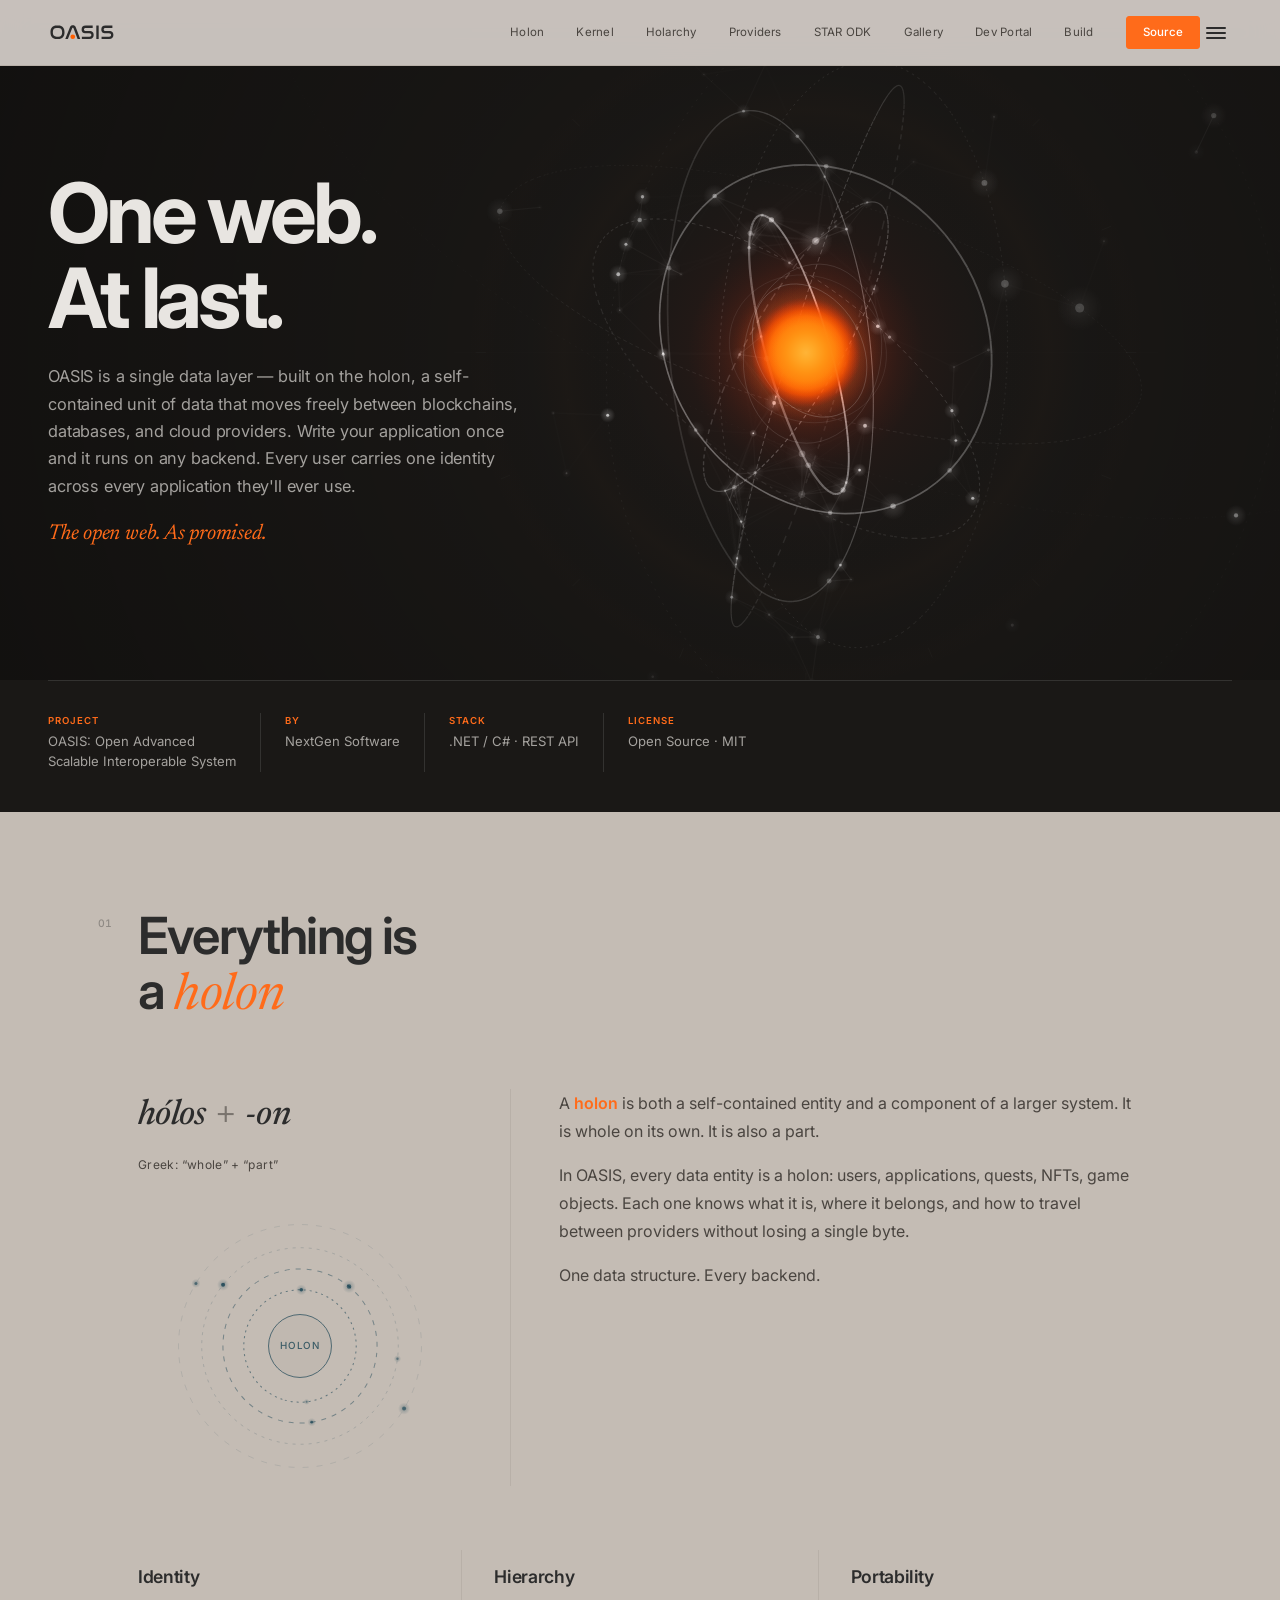
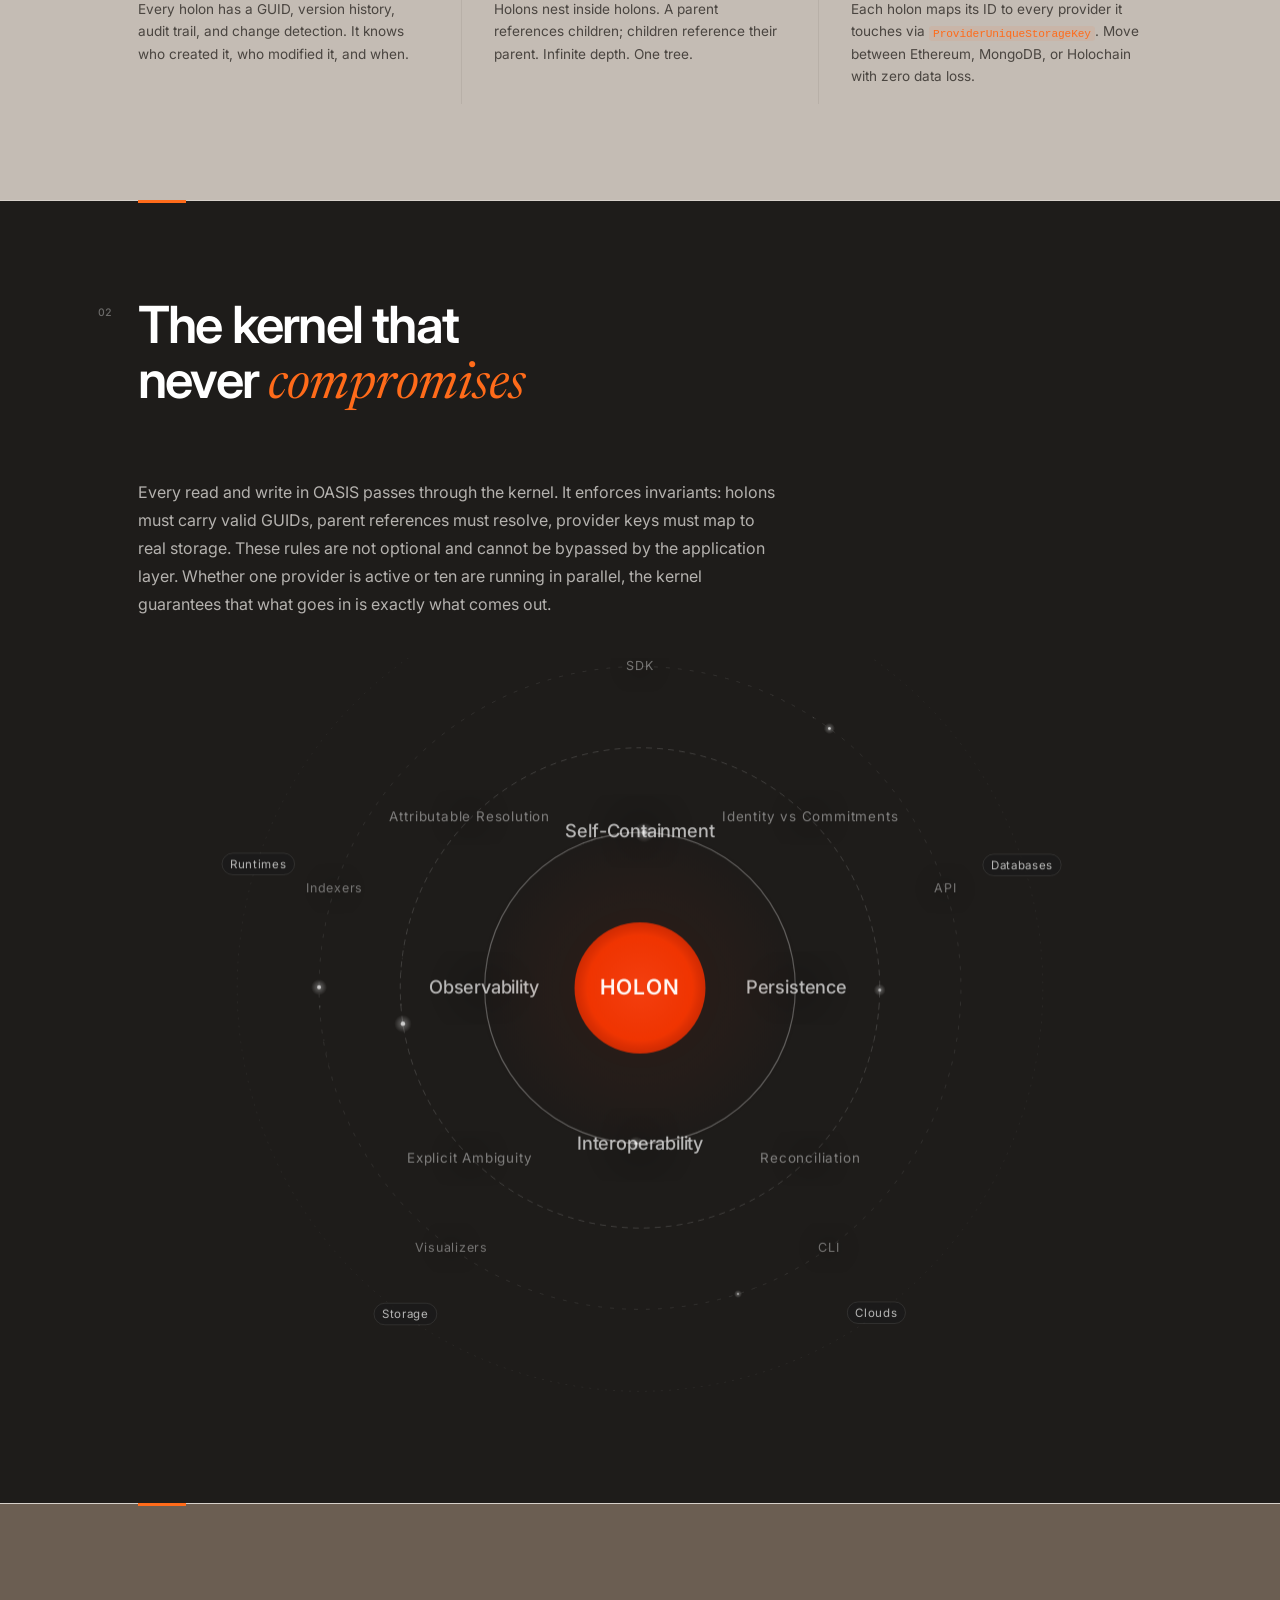
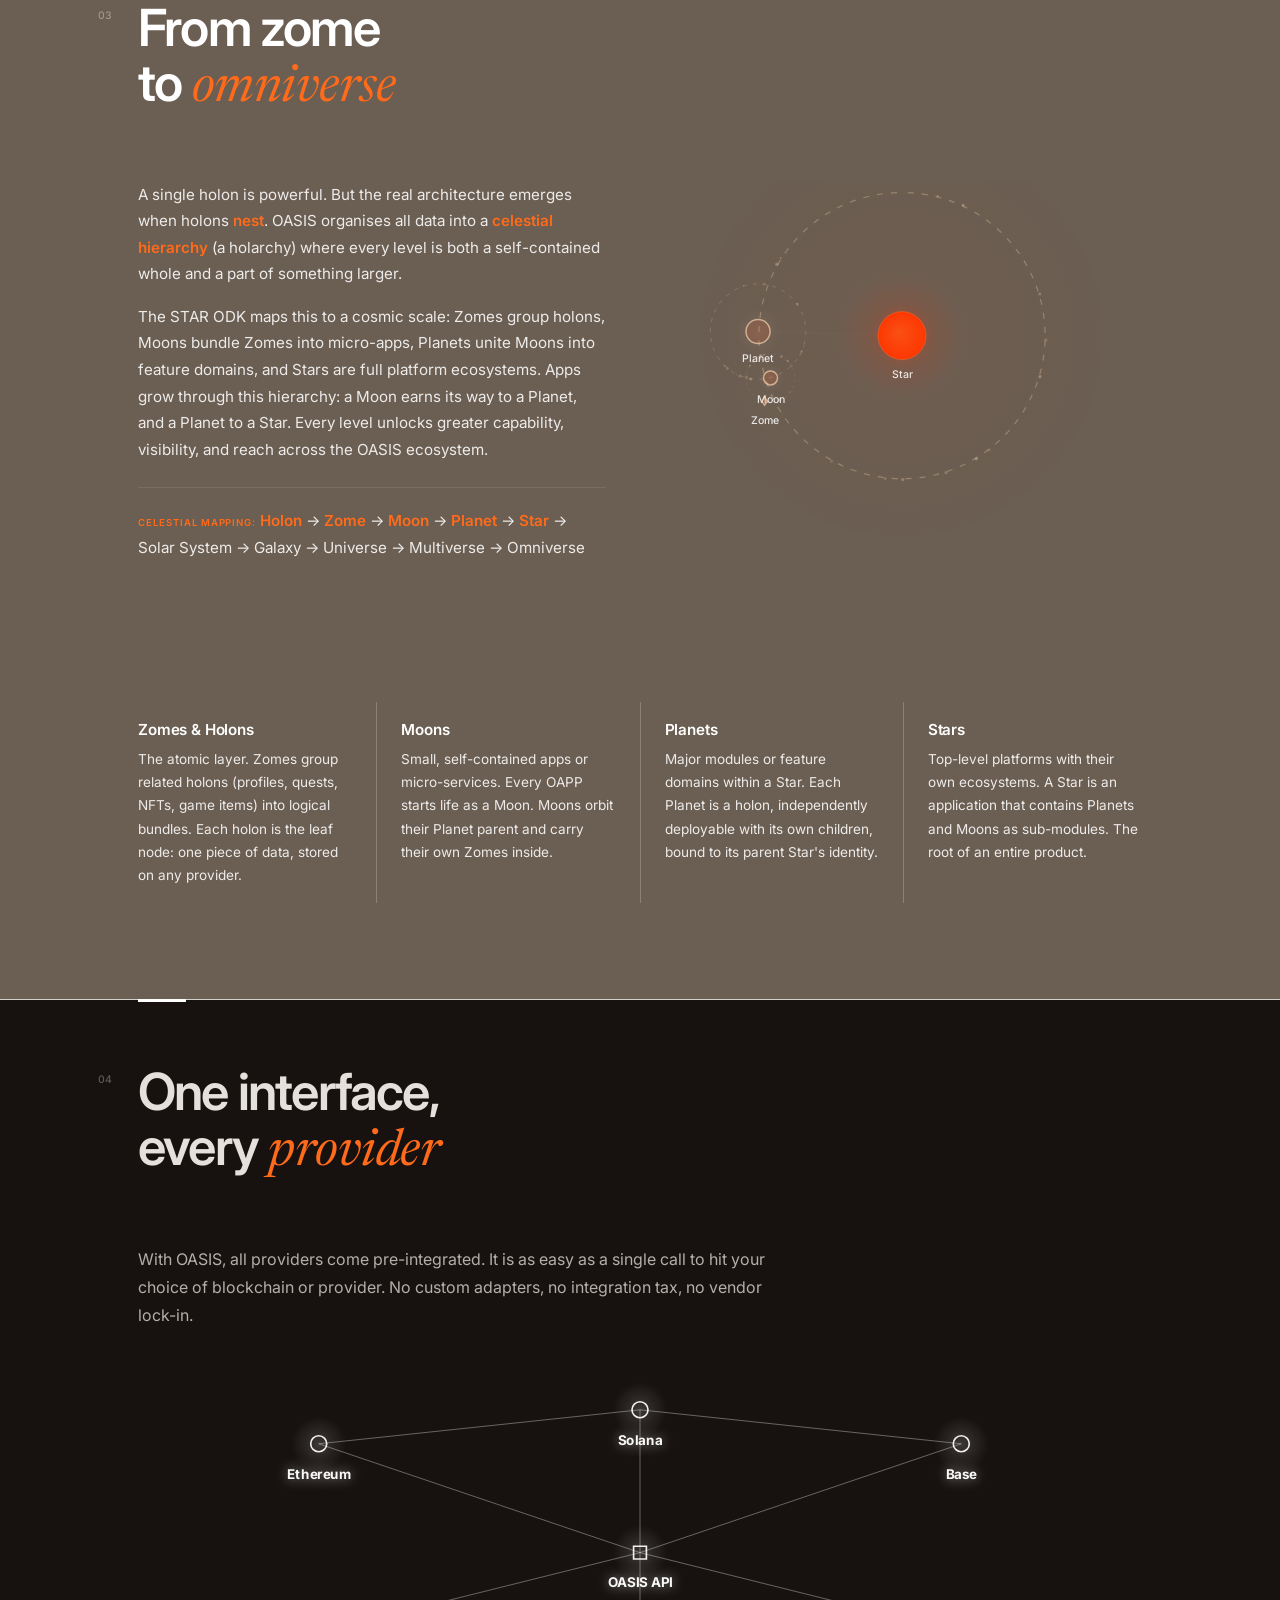
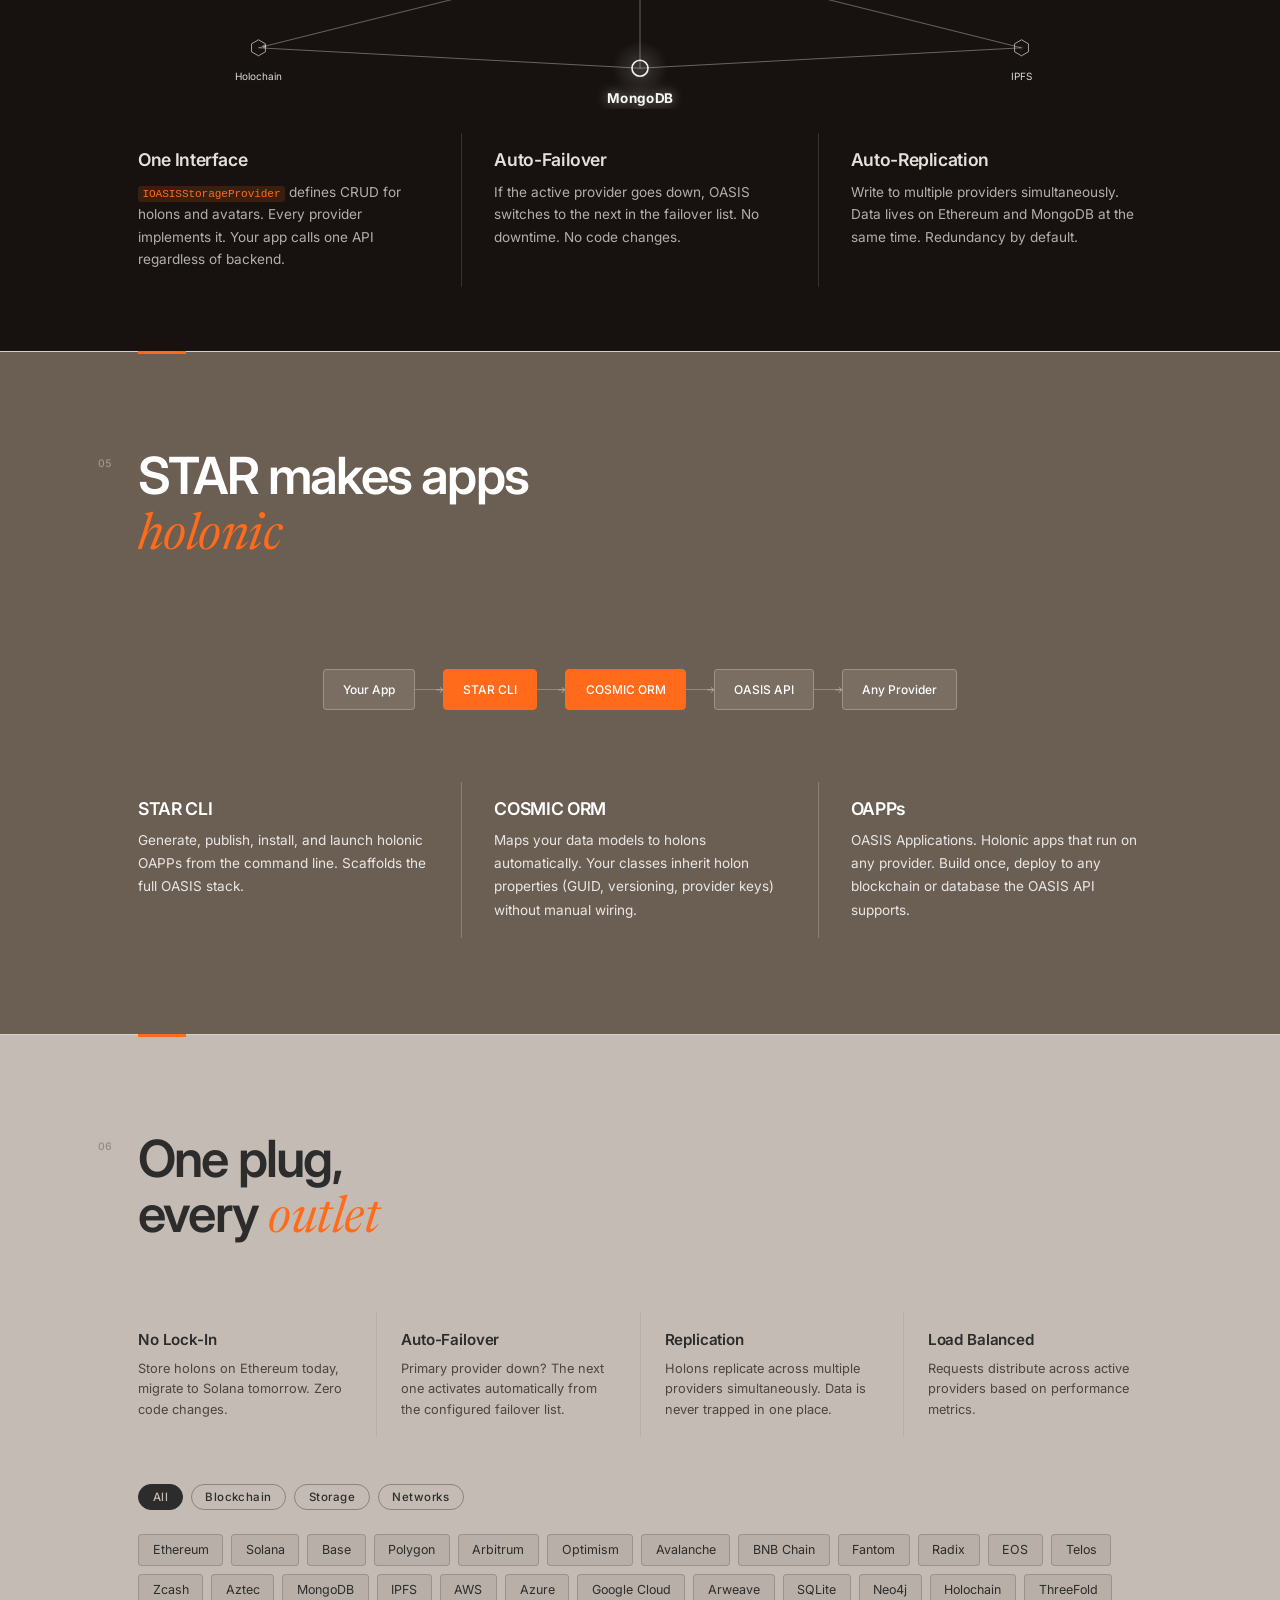
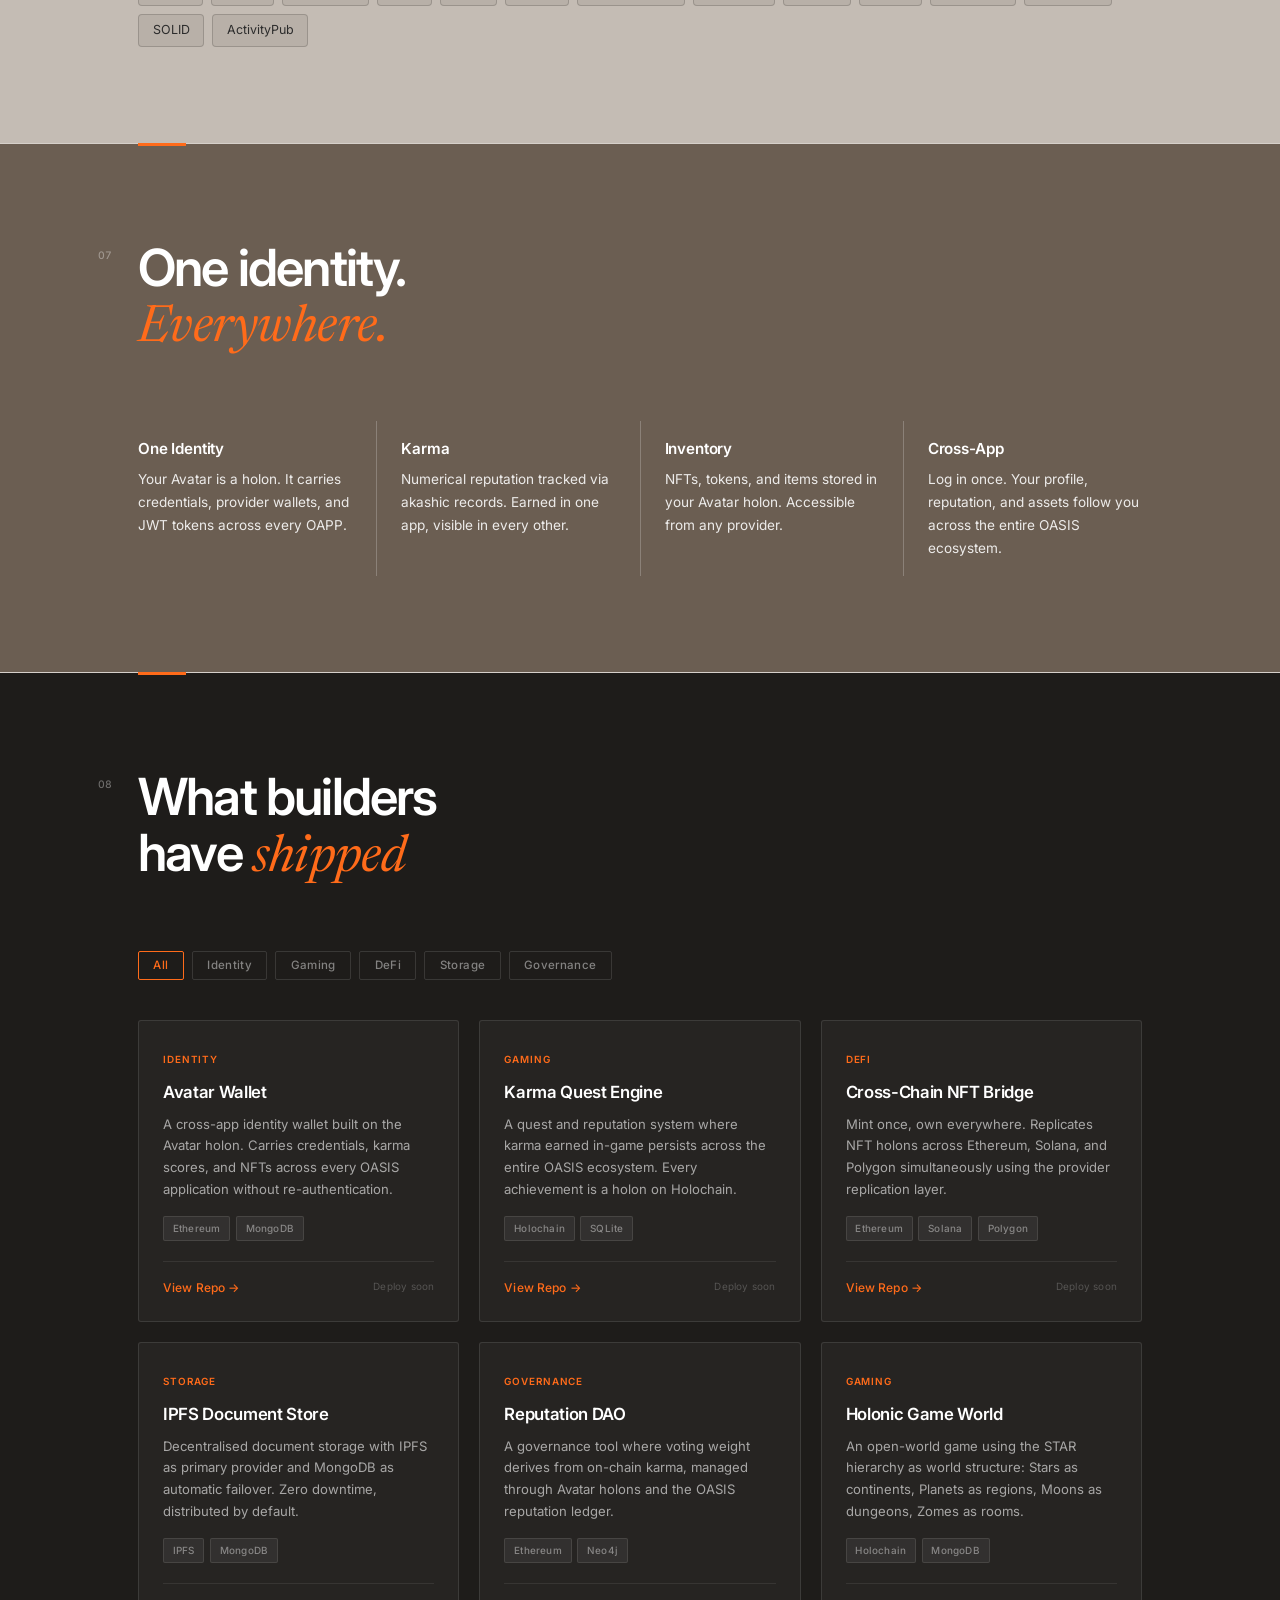
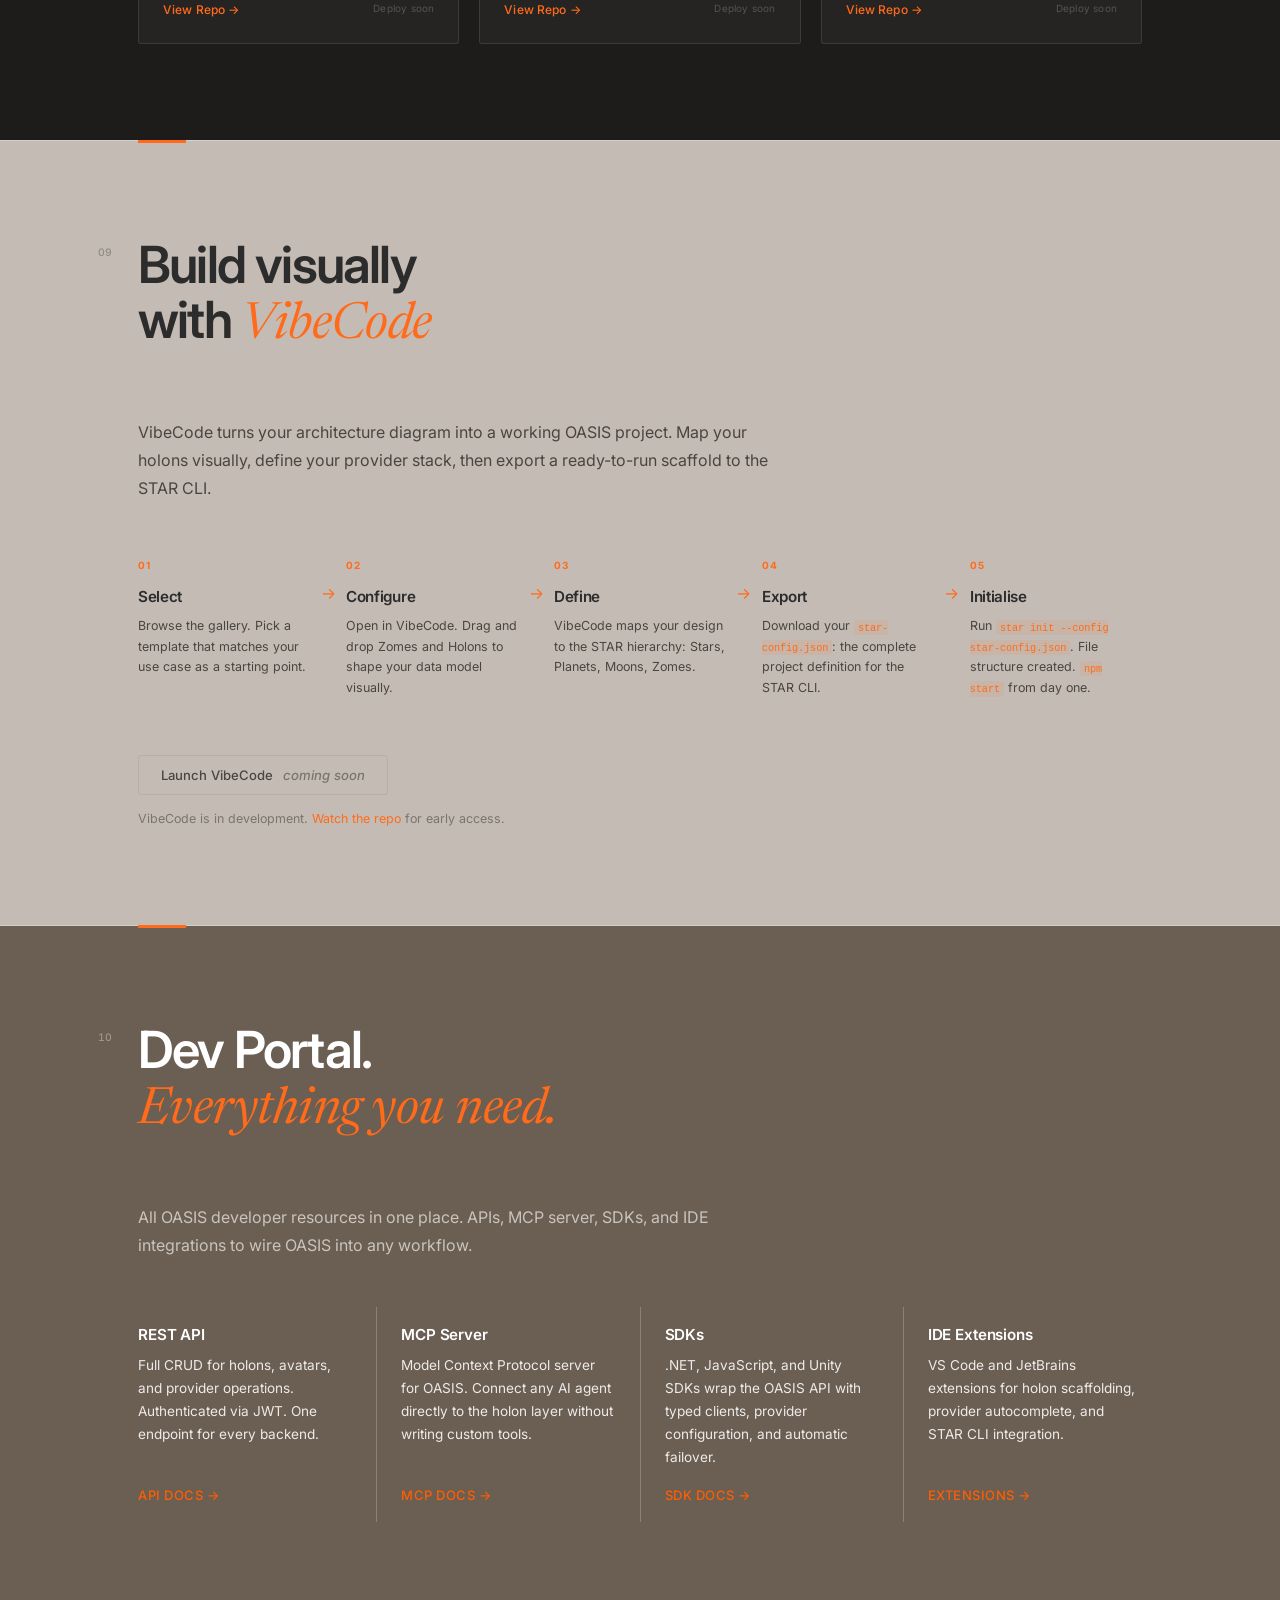
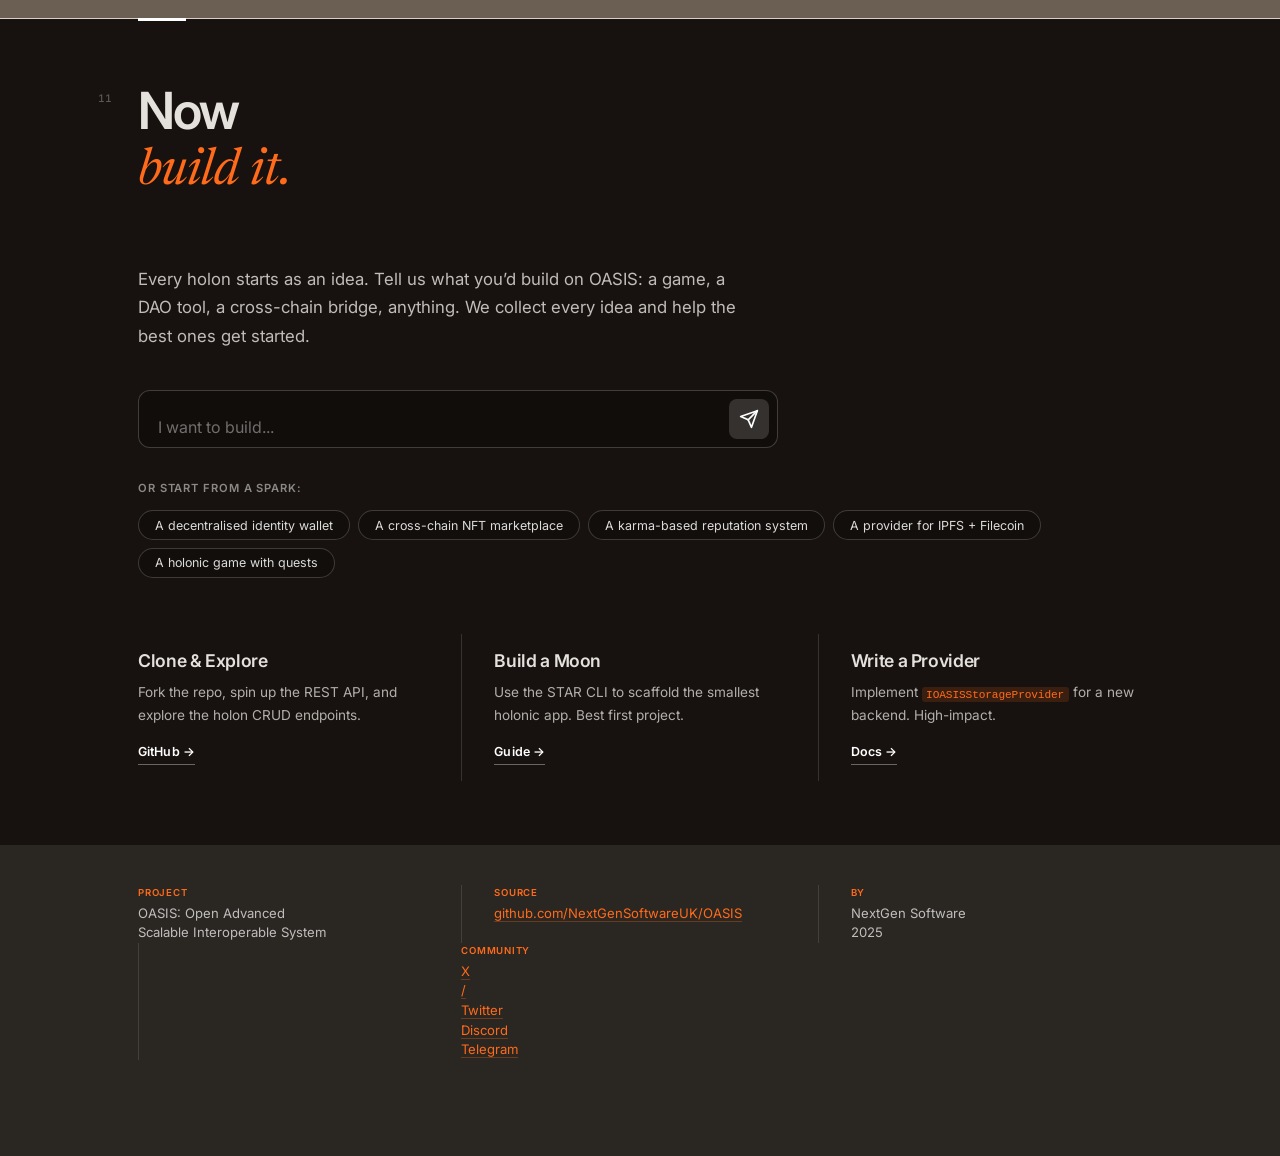
==== index.html @ ee712a43 "Replace provider tag rows with filterable pill grid (section 06) - Swap prov-grid/prov-tag for eco-w" ====
<!DOCTYPE html>
<html lang="en">
<head>
  <meta charset="UTF-8">
  <meta name="viewport" content="width=device-width, initial-scale=1.0">
  <title>OASIS: Holonic Architecture</title>
  <meta name="description" content="OASIS is a unified data layer across blockchains, databases, and decentralized networks. All data is stored as holons — self-contained entities that nest, replicate, and move between providers without data loss.">
  <link rel="preconnect" href="https://fonts.googleapis.com">
  <link rel="preconnect" href="https://fonts.gstatic.com" crossorigin>
  <link href="https://fonts.googleapis.com/css2?family=Inter:wght@300;400;500;600&family=Newsreader:ital,wght@0,400;0,500;0,600;1,400;1,500&display=swap" rel="stylesheet">
  <link rel="stylesheet" href="css/style.css">
  <link rel="icon" type="image/svg+xml" href="img/oasis-icon-light.svg" media="(prefers-color-scheme: light)">
  <link rel="icon" type="image/svg+xml" href="img/oasis-icon-dark.svg" media="(prefers-color-scheme: dark)">
  <link rel="icon" type="image/svg+xml" href="img/oasis-icon-light.svg">
</head>
<body>

<!-- NAV -->
<nav>
  <div class="nav-logo">
    <svg class="nav-logo-svg" viewBox="0 0 550 149" fill="none" xmlns="http://www.w3.org/2000/svg" aria-label="OASIS" role="img">
      <path d="M69.4925 20.4674H84.4214C116.226 20.4674 133.914 38.6417 133.914 75.4771C133.914 112.15 116.389 130 84.4214 130H69.4925C37.5252 130 20 112.15 20 75.4771C20 38.6417 37.6875 20.4674 69.4925 20.4674ZM84.4214 39.6153H69.4925C48.3974 39.6153 39.1479 50.3251 39.1479 75.4771C39.1479 100.467 48.2351 110.852 69.4925 110.852H84.4214C105.517 110.852 114.604 100.467 114.604 75.3148C114.604 50.3251 105.517 39.6153 84.4214 39.6153Z" fill="currentColor"/>
      <path d="M195.795 41.8871L161.069 130H139.974L178.432 32.6376C182.489 22.4146 189.953 18.5201 201.474 18.5201C212.833 18.5201 220.298 22.4146 224.192 32.6376L261.19 130H239.932L206.667 41.8871C205.693 39.2907 203.908 38.1548 201.312 38.1548C198.716 38.1548 196.931 39.2907 195.795 41.8871Z" fill="currentColor"/>
      <path d="M306.493 20.4674H361.989V39.6153H305.843C295.945 39.6153 291.564 44.9702 291.564 52.5969C291.564 59.25 294.971 65.5786 307.791 65.5786H333.429C363.287 65.5786 370.265 82.1302 370.265 97.8704C370.265 116.369 360.366 130 335.377 130H274.363V110.852H336.026C346.411 110.852 351.117 105.173 351.117 97.2213C351.117 90.0814 347.385 83.5906 333.916 83.5906H308.44C279.231 83.5906 272.416 67.2013 272.416 51.9478C272.416 33.7735 282.152 20.4674 306.493 20.4674Z" fill="currentColor"/>
      <path d="M391.543 20.4674H410.691V130H391.543V20.4674Z" fill="currentColor"/>
      <path d="M466.228 20.4674H521.724V39.6153H465.579C455.68 39.6153 451.299 44.9702 451.299 52.5969C451.299 59.25 454.706 65.5786 467.526 65.5786H493.165C523.022 65.5786 530 82.1302 530 97.8704C530 116.369 520.101 130 495.112 130H434.098V110.852H495.761C506.146 110.852 510.852 105.173 510.852 97.2213C510.852 90.0814 507.12 83.5906 493.651 83.5906H468.175C438.966 83.5906 432.151 67.2013 432.151 51.9478C432.151 33.7735 441.887 20.4674 466.228 20.4674Z" fill="currentColor"/>
      <circle cx="200.746" cy="111.116" r="18.8842" fill="#FF5E00"/>
      <circle id="logo-dot-ping" cx="200.746" cy="111.116" r="18.8842" fill="#FF5E00"/>
    </svg>
  </div>
  <div class="nav-links">
    <a href="#holon">Holon</a>
    <a href="#kernel">Kernel</a>
    <a href="#holarchy">Holarchy</a>
    <a href="#providers">Providers</a>
    <a href="#star">STAR ODK</a>
    <a href="#gallery">Gallery</a>
    <a href="#dev-portal">Dev Portal</a>
    <a href="#build">Build</a>
    <a href="https://github.com/NextGenSoftwareUK/OASIS" target="_blank" class="nav-btn">Source</a>
  </div>
  <button class="nav-hamburger" aria-label="Menu">
    <span></span><span></span><span></span>
  </button>
</nav>

<!-- HERO (full-bleed dark) -->
<section class="hero reveal">

  <div class="hero-mesh">
    <div class="mesh-container">
      <canvas id="meshCanvas"></canvas>
      <div class="mesh-overlay">
        <p class="mo-headline">One web.<br>At last.</p>
        <p class="mo-body">OASIS is a single data layer — built on the holon, a self-contained unit of data that moves freely between blockchains, databases, and cloud providers. Write your application once and it runs on any backend. Every user carries one identity across every application they'll ever use.</p>
        <p class="mo-closer">The open web. As promised.</p>
      </div>
    </div>
  </div>

  <div class="hero-bottom">
    <div class="hb-col">
      <span class="hb-label">Project</span>
      <span class="hb-value">OASIS: Open Advanced<br>Scalable Interoperable System</span>
    </div>
    <div class="vdiv"></div>
    <div class="hb-col">
      <span class="hb-label">By</span>
      <span class="hb-value">NextGen Software</span>
    </div>
    <div class="vdiv"></div>
    <div class="hb-col">
      <span class="hb-label">Stack</span>
      <span class="hb-value">.NET / C# · REST API</span>
    </div>
    <div class="vdiv"></div>
    <div class="hb-col">
      <span class="hb-label">License</span>
      <span class="hb-value">Open Source · MIT</span>
    </div>
  </div>

</section>

<div class="hero-fade"></div>

<div class="page">

  <!-- 01 — THE HOLON -->
  <section id="holon" class="section section--sage reveal">

    <div class="section-head">
      <span class="sh-num">01</span>
      <h2>Everything is<br>a <em>holon</em></h2>
    </div>

    <div class="def-block">
      <div class="def-left">
        <div class="def-etymology">
          <span class="greek">h&oacute;los</span><span class="plus"> + </span><span class="greek">-on</span>
        </div>
        <p class="def-origin">Greek: &ldquo;whole&rdquo; + &ldquo;part&rdquo;</p>

        <!-- Rings animation -->
        <div class="rings-container" style="margin-top:2rem;">
          <canvas id="ringsCanvas" class="anim-canvas"></canvas>
        </div>
      </div>
      <div class="vdiv"></div>
      <div class="def-right">
        <p>A <strong>holon</strong> is both a self-contained entity and a component of a larger system. It is whole on its own. It is also a part.</p>
        <p>In OASIS, every data entity is a holon: users, applications, quests, NFTs, game objects. Each one knows what it is, where it belongs, and how to travel between providers without losing a single byte.</p>
        <p>One data structure. Every backend.</p>
      </div>
    </div>

    <div class="col3 stagger">
      <div class="col3-item">
        <h3 class="col3-title">Identity</h3>
        <p class="col3-desc">Every holon has a GUID, version history, audit trail, and change detection. It knows who created it, who modified it, and when.</p>
      </div>
      <div class="vdiv"></div>
      <div class="col3-item">
        <h3 class="col3-title">Hierarchy</h3>
        <p class="col3-desc">Holons nest inside holons. A parent references children; children reference their parent. Infinite depth. One tree.</p>
      </div>
      <div class="vdiv"></div>
      <div class="col3-item">
        <h3 class="col3-title">Portability</h3>
        <p class="col3-desc">Each holon maps its ID to every provider it touches via <code>ProviderUniqueStorageKey</code>. Move between Ethereum, MongoDB, or Holochain with zero data loss.</p>
      </div>
    </div>

  </section>


  <!-- 02 — KERNEL ARCHITECTURE -->
  <section id="kernel" class="section section--dark reveal">

    <div class="section-head">
      <span class="sh-num">02</span>
      <h2>The kernel that<br>never <em>compromises</em></h2>
    </div>

    <p class="kernel-intro">Every read and write in OASIS passes through the kernel. It enforces invariants: holons must carry valid GUIDs, parent references must resolve, provider keys must map to real storage. These rules are not optional and cannot be bypassed by the application layer. Whether one provider is active or ten are running in parallel, the kernel guarantees that what goes in is exactly what comes out.</p>

    <div class="kernel-container">
      <canvas id="kernelCanvas" class="anim-canvas"></canvas>
    </div>

  </section>


  <!-- 03 — THE HOLARCHY -->
  <section id="holarchy" class="section section--charcoal reveal">

    <div class="section-head">
      <span class="sh-num">03</span>
      <h2>From zome<br>to <em>omniverse</em></h2>
    </div>

    <div class="holarchy-body">

      <!-- Explanation block -->
      <div class="holarchy-intro">
        <p>A single holon is powerful. But the real architecture emerges when holons <strong>nest</strong>. OASIS organises all data into a <strong>celestial hierarchy</strong> (a holarchy) where every level is both a self-contained whole and a part of something larger.</p>
        <p>The STAR ODK maps this to a cosmic scale: Zomes group holons, Moons bundle Zomes into micro-apps, Planets unite Moons into feature domains, and Stars are full platform ecosystems. Apps grow through this hierarchy: a Moon earns its way to a Planet, and a Planet to a Star. Every level unlocks greater capability, visibility, and reach across the OASIS ecosystem.</p>
        <p class="holarchy-mapping-note"><span class="holarchy-mapping-label">Celestial mapping:</span> <strong>Holon</strong> &rarr; <strong>Zome</strong> &rarr; <strong>Moon</strong> &rarr; <strong>Planet</strong> &rarr; <strong>Star</strong> &rarr; Solar&nbsp;System &rarr; Galaxy &rarr; Universe &rarr; Multiverse &rarr; Omniverse</p>
      </div>

      <!-- Orbit animation (right column) -->
      <div class="orbit-hero">
        <canvas id="orbitCanvas" class="anim-canvas"></canvas>
      </div>

    </div>

    <!-- Tiers grid below -->
    <div class="col4 stagger" style="margin-top:2rem;">
      <div class="col4-item">
        <h3 class="col4-title">Zomes &amp; Holons</h3>
        <p class="col4-desc">The atomic layer. Zomes group related holons (profiles, quests, NFTs, game items) into logical bundles. Each holon is the leaf node: one piece of data, stored on any provider.</p>
      </div>
      <div class="vdiv"></div>
      <div class="col4-item">
        <h3 class="col4-title">Moons</h3>
        <p class="col4-desc">Small, self-contained apps or micro-services. Every OAPP starts life as a Moon. Moons orbit their Planet parent and carry their own Zomes inside.</p>
      </div>
      <div class="vdiv"></div>
      <div class="col4-item">
        <h3 class="col4-title">Planets</h3>
        <p class="col4-desc">Major modules or feature domains within a Star. Each Planet is a holon, independently deployable with its own children, bound to its parent Star's identity.</p>
      </div>
      <div class="vdiv"></div>
      <div class="col4-item">
        <h3 class="col4-title">Stars</h3>
        <p class="col4-desc">Top-level platforms with their own ecosystems. A Star is an application that contains Planets and Moons as sub-modules. The root of an entire product.</p>
      </div>
    </div>

  </section>


  <!-- 04 — PROVIDER ABSTRACTION -->
  <section id="providers" class="section section--orange reveal">

    <div class="section-head">
      <span class="sh-num">04</span>
      <h2>One interface,<br>every <em>provider</em></h2>
    </div>

    <p class="providers-intro">With OASIS, all providers come pre-integrated. It is as easy as a single call to hit your choice of blockchain or provider. No custom adapters, no integration tax, no vendor lock-in.</p>

    <!-- Flow particle animation -->
    <div class="flow-container">
      <canvas id="flowCanvas" class="anim-canvas"></canvas>
    </div>

    <div class="col3 stagger">
      <div class="col3-item">
        <h3 class="col3-title">One Interface</h3>
        <p class="col3-desc"><code>IOASISStorageProvider</code> defines CRUD for holons and avatars. Every provider implements it. Your app calls one API regardless of backend.</p>
      </div>
      <div class="vdiv"></div>
      <div class="col3-item">
        <h3 class="col3-title">Auto-Failover</h3>
        <p class="col3-desc">If the active provider goes down, OASIS switches to the next in the failover list. No downtime. No code changes.</p>
      </div>
      <div class="vdiv"></div>
      <div class="col3-item">
        <h3 class="col3-title">Auto-Replication</h3>
        <p class="col3-desc">Write to multiple providers simultaneously. Data lives on Ethereum and MongoDB at the same time. Redundancy by default.</p>
      </div>
    </div>

  </section>


  <!-- 05 — STAR ODK -->
  <section id="star" class="section section--charcoal reveal">

    <div class="section-head">
      <span class="sh-num">05</span>
      <h2>STAR makes apps<br><em>holonic</em></h2>
    </div>

    <div class="flow-bar stagger">
      <div class="fb-node">Your App</div>
      <div class="fb-connector"></div>
      <div class="fb-node active">STAR CLI</div>
      <div class="fb-connector"></div>
      <div class="fb-node active">COSMIC ORM</div>
      <div class="fb-connector"></div>
      <div class="fb-node">OASIS API</div>
      <div class="fb-connector"></div>
      <div class="fb-node">Any Provider</div>
    </div>

    <div class="col3 stagger" style="margin-top:2rem;">
      <div class="col3-item">
        <h3 class="col3-title">STAR CLI</h3>
        <p class="col3-desc">Generate, publish, install, and launch holonic OAPPs from the command line. Scaffolds the full OASIS stack.</p>
      </div>
      <div class="vdiv"></div>
      <div class="col3-item">
        <h3 class="col3-title">COSMIC ORM</h3>
        <p class="col3-desc">Maps your data models to holons automatically. Your classes inherit holon properties (GUID, versioning, provider keys) without manual wiring.</p>
      </div>
      <div class="vdiv"></div>
      <div class="col3-item">
        <h3 class="col3-title">OAPPs</h3>
        <p class="col3-desc">OASIS Applications. Holonic apps that run on any provider. Build once, deploy to any blockchain or database the OASIS API supports.</p>
      </div>
    </div>

  </section>


  <!-- 06 — PROVIDER GRID -->
  <section class="section section--sage reveal">

    <div class="section-head">
      <span class="sh-num">06</span>
      <h2>One plug,<br>every <em>outlet</em></h2>
    </div>

    <div class="col4 stagger">
      <div class="col4-item">
        <h3 class="col4-title">No Lock-In</h3>
        <p class="col4-desc">Store holons on Ethereum today, migrate to Solana tomorrow. Zero code changes.</p>
      </div>
      <div class="vdiv"></div>
      <div class="col4-item">
        <h3 class="col4-title">Auto-Failover</h3>
        <p class="col4-desc">Primary provider down? The next one activates automatically from the configured failover list.</p>
      </div>
      <div class="vdiv"></div>
      <div class="col4-item">
        <h3 class="col4-title">Replication</h3>
        <p class="col4-desc">Holons replicate across multiple providers simultaneously. Data is never trapped in one place.</p>
      </div>
      <div class="vdiv"></div>
      <div class="col4-item">
        <h3 class="col4-title">Load Balanced</h3>
        <p class="col4-desc">Requests distribute across active providers based on performance metrics.</p>
      </div>
    </div>

    <div class="eco-wrap stagger">
      <div class="eco-filters" role="group" aria-label="Filter providers">
        <button class="eco-filter is-active" data-filter="all">All</button>
        <button class="eco-filter" data-filter="blockchain">Blockchain</button>
        <button class="eco-filter" data-filter="storage">Storage</button>
        <button class="eco-filter" data-filter="network">Networks</button>
      </div>
      <div class="eco-pills">
        <span class="eco-pill" data-cat="blockchain">Ethereum</span>
        <span class="eco-pill" data-cat="blockchain">Solana</span>
        <span class="eco-pill" data-cat="blockchain">Base</span>
        <span class="eco-pill" data-cat="blockchain">Polygon</span>
        <span class="eco-pill" data-cat="blockchain">Arbitrum</span>
        <span class="eco-pill" data-cat="blockchain">Optimism</span>
        <span class="eco-pill" data-cat="blockchain">Avalanche</span>
        <span class="eco-pill" data-cat="blockchain">BNB Chain</span>
        <span class="eco-pill" data-cat="blockchain">Fantom</span>
        <span class="eco-pill" data-cat="blockchain">Radix</span>
        <span class="eco-pill" data-cat="blockchain">EOS</span>
        <span class="eco-pill" data-cat="blockchain">Telos</span>
        <span class="eco-pill" data-cat="blockchain">Zcash</span>
        <span class="eco-pill" data-cat="blockchain">Aztec</span>
        <span class="eco-pill" data-cat="storage">MongoDB</span>
        <span class="eco-pill" data-cat="storage">IPFS</span>
        <span class="eco-pill" data-cat="storage">AWS</span>
        <span class="eco-pill" data-cat="storage">Azure</span>
        <span class="eco-pill" data-cat="storage">Google Cloud</span>
        <span class="eco-pill" data-cat="storage">Arweave</span>
        <span class="eco-pill" data-cat="storage">SQLite</span>
        <span class="eco-pill" data-cat="storage">Neo4j</span>
        <span class="eco-pill" data-cat="network">Holochain</span>
        <span class="eco-pill" data-cat="network">ThreeFold</span>
        <span class="eco-pill" data-cat="network">SOLID</span>
        <span class="eco-pill" data-cat="network">ActivityPub</span>
      </div>
    </div>

  </section>


  <!-- 07 — AVATAR -->
  <section class="section section--charcoal reveal">

    <div class="section-head">
      <span class="sh-num">07</span>
      <h2>One identity.<br><em>Everywhere.</em></h2>
    </div>

    <div class="col4 stagger">
      <div class="col4-item">
        <h3 class="col4-title">One Identity</h3>
        <p class="col4-desc">Your Avatar is a holon. It carries credentials, provider wallets, and JWT tokens across every OAPP.</p>
      </div>
      <div class="vdiv"></div>
      <div class="col4-item">
        <h3 class="col4-title">Karma</h3>
        <p class="col4-desc">Numerical reputation tracked via akashic records. Earned in one app, visible in every other.</p>
      </div>
      <div class="vdiv"></div>
      <div class="col4-item">
        <h3 class="col4-title">Inventory</h3>
        <p class="col4-desc">NFTs, tokens, and items stored in your Avatar holon. Accessible from any provider.</p>
      </div>
      <div class="vdiv"></div>
      <div class="col4-item">
        <h3 class="col4-title">Cross-App</h3>
        <p class="col4-desc">Log in once. Your profile, reputation, and assets follow you across the entire OASIS ecosystem.</p>
      </div>
    </div>

  </section>


  <!-- 08 — SHOWCASE GALLERY -->
  <section id="gallery" class="section section--dark reveal">

    <div class="section-head">
      <span class="sh-num">08</span>
      <h2>What builders<br>have <em>shipped</em></h2>
    </div>

    <div class="gallery-filters stagger">
      <button class="gf-btn is-active" data-filter="all">All</button>
      <button class="gf-btn" data-filter="identity">Identity</button>
      <button class="gf-btn" data-filter="gaming">Gaming</button>
      <button class="gf-btn" data-filter="defi">DeFi</button>
      <button class="gf-btn" data-filter="storage">Storage</button>
      <button class="gf-btn" data-filter="governance">Governance</button>
    </div>

    <div class="gallery-grid stagger" id="galleryGrid">

      <div class="gallery-card" data-category="identity">
        <div class="gc-top"><span class="gc-cat">Identity</span></div>
        <h3 class="gc-title">Avatar Wallet</h3>
        <p class="gc-desc">A cross-app identity wallet built on the Avatar holon. Carries credentials, karma scores, and NFTs across every OASIS application without re-authentication.</p>
        <div class="gc-tags">
          <span class="gc-tag">Ethereum</span>
          <span class="gc-tag">MongoDB</span>
        </div>
        <div class="gc-foot">
          <a href="https://github.com/NextGenSoftwareUK/OASIS" target="_blank" class="gc-link">View Repo &rarr;</a>
          <span class="gc-deploy-soon">Deploy soon</span>
        </div>
      </div>

      <div class="gallery-card" data-category="gaming">
        <div class="gc-top"><span class="gc-cat">Gaming</span></div>
        <h3 class="gc-title">Karma Quest Engine</h3>
        <p class="gc-desc">A quest and reputation system where karma earned in-game persists across the entire OASIS ecosystem. Every achievement is a holon on Holochain.</p>
        <div class="gc-tags">
          <span class="gc-tag">Holochain</span>
          <span class="gc-tag">SQLite</span>
        </div>
        <div class="gc-foot">
          <a href="https://github.com/NextGenSoftwareUK/OASIS" target="_blank" class="gc-link">View Repo &rarr;</a>
          <span class="gc-deploy-soon">Deploy soon</span>
        </div>
      </div>

      <div class="gallery-card" data-category="defi">
        <div class="gc-top"><span class="gc-cat">DeFi</span></div>
        <h3 class="gc-title">Cross-Chain NFT Bridge</h3>
        <p class="gc-desc">Mint once, own everywhere. Replicates NFT holons across Ethereum, Solana, and Polygon simultaneously using the provider replication layer.</p>
        <div class="gc-tags">
          <span class="gc-tag">Ethereum</span>
          <span class="gc-tag">Solana</span>
          <span class="gc-tag">Polygon</span>
        </div>
        <div class="gc-foot">
          <a href="https://github.com/NextGenSoftwareUK/OASIS" target="_blank" class="gc-link">View Repo &rarr;</a>
          <span class="gc-deploy-soon">Deploy soon</span>
        </div>
      </div>

      <div class="gallery-card" data-category="storage">
        <div class="gc-top"><span class="gc-cat">Storage</span></div>
        <h3 class="gc-title">IPFS Document Store</h3>
        <p class="gc-desc">Decentralised document storage with IPFS as primary provider and MongoDB as automatic failover. Zero downtime, distributed by default.</p>
        <div class="gc-tags">
          <span class="gc-tag">IPFS</span>
          <span class="gc-tag">MongoDB</span>
        </div>
        <div class="gc-foot">
          <a href="https://github.com/NextGenSoftwareUK/OASIS" target="_blank" class="gc-link">View Repo &rarr;</a>
          <span class="gc-deploy-soon">Deploy soon</span>
        </div>
      </div>

      <div class="gallery-card" data-category="governance">
        <div class="gc-top"><span class="gc-cat">Governance</span></div>
        <h3 class="gc-title">Reputation DAO</h3>
        <p class="gc-desc">A governance tool where voting weight derives from on-chain karma, managed through Avatar holons and the OASIS reputation ledger.</p>
        <div class="gc-tags">
          <span class="gc-tag">Ethereum</span>
          <span class="gc-tag">Neo4j</span>
        </div>
        <div class="gc-foot">
          <a href="https://github.com/NextGenSoftwareUK/OASIS" target="_blank" class="gc-link">View Repo &rarr;</a>
          <span class="gc-deploy-soon">Deploy soon</span>
        </div>
      </div>

      <div class="gallery-card" data-category="gaming">
        <div class="gc-top"><span class="gc-cat">Gaming</span></div>
        <h3 class="gc-title">Holonic Game World</h3>
        <p class="gc-desc">An open-world game using the STAR hierarchy as world structure: Stars as continents, Planets as regions, Moons as dungeons, Zomes as rooms.</p>
        <div class="gc-tags">
          <span class="gc-tag">Holochain</span>
          <span class="gc-tag">MongoDB</span>
        </div>
        <div class="gc-foot">
          <a href="https://github.com/NextGenSoftwareUK/OASIS" target="_blank" class="gc-link">View Repo &rarr;</a>
          <span class="gc-deploy-soon">Deploy soon</span>
        </div>
      </div>

    </div>

  </section>




  <!-- 10 — VIBEODE -->
  <section id="vibeode" class="section section--sage reveal">

    <div class="section-head">
      <span class="sh-num">09</span>
      <h2>Build visually<br>with <em>VibeCode</em></h2>
    </div>

    <p class="vc-intro">VibeCode turns your architecture diagram into a working OASIS project. Map your holons visually, define your provider stack, then export a ready-to-run scaffold to the STAR CLI.</p>

    <div class="vc-steps stagger">
      <div class="vc-step">
        <span class="vc-num">01</span>
        <h3 class="vc-title">Select</h3>
        <p class="vc-desc">Browse the gallery. Pick a template that matches your use case as a starting point.</p>
      </div>
      <div class="vc-arrow">&#8594;</div>
      <div class="vc-step">
        <span class="vc-num">02</span>
        <h3 class="vc-title">Configure</h3>
        <p class="vc-desc">Open in VibeCode. Drag and drop Zomes and Holons to shape your data model visually.</p>
      </div>
      <div class="vc-arrow">&#8594;</div>
      <div class="vc-step">
        <span class="vc-num">03</span>
        <h3 class="vc-title">Define</h3>
        <p class="vc-desc">VibeCode maps your design to the STAR hierarchy: Stars, Planets, Moons, Zomes.</p>
      </div>
      <div class="vc-arrow">&#8594;</div>
      <div class="vc-step">
        <span class="vc-num">04</span>
        <h3 class="vc-title">Export</h3>
        <p class="vc-desc">Download your <code>star-config.json</code>: the complete project definition for the STAR CLI.</p>
      </div>
      <div class="vc-arrow">&#8594;</div>
      <div class="vc-step">
        <span class="vc-num">05</span>
        <h3 class="vc-title">Initialise</h3>
        <p class="vc-desc">Run <code>star init --config star-config.json</code>. File structure created. <code>npm start</code> from day one.</p>
      </div>
    </div>

    <div class="vc-cta stagger">
      <button class="vc-launch-btn" disabled>Launch VibeCode <span class="vc-coming">coming soon</span></button>
      <p class="vc-note">VibeCode is in development. <a href="https://github.com/NextGenSoftwareUK/OASIS" target="_blank">Watch the repo</a> for early access.</p>
    </div>

  </section>


  <!-- 10 — DEV PORTAL -->
  <section id="dev-portal" class="section section--charcoal reveal">

    <div class="section-head">
      <span class="sh-num">10</span>
      <h2>Dev Portal.<br><em>Everything you need.</em></h2>
    </div>

    <p class="devportal-intro">All OASIS developer resources in one place. APIs, MCP server, SDKs, and IDE integrations to wire OASIS into any workflow.</p>

    <div class="col4 stagger">
      <div class="col4-item devportal-card">
        <h3 class="col4-title">REST API</h3>
        <p class="col4-desc">Full CRUD for holons, avatars, and provider operations. Authenticated via JWT. One endpoint for every backend.</p>
        <a href="https://github.com/NextGenSoftwareUK/OASIS/wiki" target="_blank" class="devportal-link">API Docs &rarr;</a>
      </div>
      <div class="vdiv"></div>
      <div class="col4-item devportal-card">
        <h3 class="col4-title">MCP Server</h3>
        <p class="col4-desc">Model Context Protocol server for OASIS. Connect any AI agent directly to the holon layer without writing custom tools.</p>
        <a href="https://github.com/NextGenSoftwareUK/OASIS" target="_blank" class="devportal-link">MCP Docs &rarr;</a>
      </div>
      <div class="vdiv"></div>
      <div class="col4-item devportal-card">
        <h3 class="col4-title">SDKs</h3>
        <p class="col4-desc">.NET, JavaScript, and Unity SDKs wrap the OASIS API with typed clients, provider configuration, and automatic failover.</p>
        <a href="https://github.com/NextGenSoftwareUK/OASIS/wiki" target="_blank" class="devportal-link">SDK Docs &rarr;</a>
      </div>
      <div class="vdiv"></div>
      <div class="col4-item devportal-card">
        <h3 class="col4-title">IDE Extensions</h3>
        <p class="col4-desc">VS Code and JetBrains extensions for holon scaffolding, provider autocomplete, and STAR CLI integration.</p>
        <a href="https://github.com/NextGenSoftwareUK/OASIS" target="_blank" class="devportal-link">Extensions &rarr;</a>
      </div>
    </div>

  </section>


  <!-- 11 — START BUILDING -->
  <section id="build" class="section section--orange reveal">

    <div class="section-head">
      <span class="sh-num">11</span>
      <h2>Now<br><em>build it.</em></h2>
    </div>

    <p class="build-intro">Every holon starts as an idea. Tell us what you&rsquo;d build on OASIS: a game, a DAO tool, a cross-chain bridge, anything. We collect every idea and help the best ones get started.</p>

    <!-- Chat input -->
    <div class="build-chat">
      <div class="build-input-wrap">
        <textarea id="buildInput" class="build-input" placeholder="I want to build..." rows="1"></textarea>
        <button id="buildSubmit" class="build-submit" aria-label="Submit idea">
          <svg width="20" height="20" viewBox="0 0 24 24" fill="none" stroke="currentColor" stroke-width="2" stroke-linecap="round" stroke-linejoin="round"><line x1="22" y1="2" x2="11" y2="13"/><polygon points="22 2 15 22 11 13 2 9 22 2"/></svg>
        </button>
      </div>
      <div id="buildConfirm" class="build-confirm" hidden>
        <span class="build-confirm-icon">&#10003;</span>
        <span>Idea submitted! We&rsquo;ll be in touch.</span>
      </div>
    </div>

    <!-- Suggestion chips -->
    <div class="build-suggestions">
      <span class="build-suggestions-label">Or start from a spark:</span>
      <div class="build-chips">
        <button class="build-chip">A decentralised identity wallet</button>
        <button class="build-chip">A cross-chain NFT marketplace</button>
        <button class="build-chip">A karma-based reputation system</button>
        <button class="build-chip">A provider for IPFS + Filecoin</button>
        <button class="build-chip">A holonic game with quests</button>
      </div>
    </div>

    <!-- Quick start paths -->
    <div class="col3 stagger" style="margin-top:3.5rem;">
      <div class="col3-item build-card">
        <h3 class="col3-title">Clone &amp; Explore</h3>
        <p class="col3-desc">Fork the repo, spin up the REST API, and explore the holon CRUD endpoints.</p>
        <a href="https://github.com/NextGenSoftwareUK/OASIS" target="_blank" class="build-link">GitHub &rarr;</a>
      </div>
      <div class="vdiv"></div>
      <div class="col3-item build-card">
        <h3 class="col3-title">Build a Moon</h3>
        <p class="col3-desc">Use the STAR CLI to scaffold the smallest holonic app. Best first project.</p>
        <a href="https://github.com/NextGenSoftwareUK/OASIS/wiki" target="_blank" class="build-link">Guide &rarr;</a>
      </div>
      <div class="vdiv"></div>
      <div class="col3-item build-card">
        <h3 class="col3-title">Write a Provider</h3>
        <p class="col3-desc">Implement <code>IOASISStorageProvider</code> for a new backend. High-impact.</p>
        <a href="https://github.com/NextGenSoftwareUK/OASIS/wiki" target="_blank" class="build-link">Docs &rarr;</a>
      </div>
    </div>

  </section>

</div><!-- /page -->

<!-- FOOTER -->
<div class="footer reveal">
  <div class="footer-col">
    <span class="footer-label">Project</span>
    <span class="footer-value">OASIS: Open Advanced<br>Scalable Interoperable System</span>
  </div>
  <div class="vdiv"></div>
  <div class="footer-col">
    <span class="footer-label">Source</span>
    <span class="footer-value"><a href="https://github.com/NextGenSoftwareUK/OASIS" target="_blank">github.com/NextGenSoftwareUK/OASIS</a></span>
  </div>
  <div class="vdiv"></div>
  <div class="footer-col">
    <span class="footer-label">By</span>
    <span class="footer-value">NextGen Software<br>2025</span>
  </div>
  <div class="vdiv"></div>
  <div class="footer-col">
    <span class="footer-label">Community</span>
    <span class="footer-value">
      <a href="https://x.com/oasisweb4" target="_blank">X / Twitter</a><br>
      <a href="https://discord.gg/RU6Z8YJ" target="_blank">Discord</a><br>
      <a href="https://t.me/oasisweb4chat" target="_blank">Telegram</a>
    </span>
  </div>
</div>

<!-- SCRIPTS -->
<script>
  document.addEventListener('DOMContentLoaded', () => {
    const filters = document.querySelectorAll('.eco-filter');
    const pills   = document.querySelectorAll('.eco-pill');
    filters.forEach(btn => {
      btn.addEventListener('click', () => {
        filters.forEach(b => b.classList.remove('is-active'));
        btn.classList.add('is-active');
        const cat = btn.dataset.filter;
        pills.forEach(pill => {
          pill.classList.toggle('is-hidden', cat !== 'all' && pill.dataset.cat !== cat);
        });
      });
    });
  });
</script>
<script type="module" src="js/main.js"></script>
<script type="module" src="js/mesh.js"></script>
<script type="module" src="js/rings.js"></script>
<script type="module" src="js/orbit.js"></script>
<script type="module" src="js/kernel.js"></script>
<script type="module" src="js/flow.js"></script>
<script type="module" src="js/ink-text.js"></script>

</body>
</html>
---- css/style.css ----
/* ═══════════════════════════════════════
   OASIS Holonic — Stylesheet
   Swiss editorial, AR.S identity
   ═══════════════════════════════════════ */

/* ── RESET ── */
*, *::before, *::after { margin: 0; padding: 0; box-sizing: border-box; }

/* ── TOKENS ── */
:root {
  /* ── Crouwel-inspired warm gray + orange palette ── */
  --sage: #C4BCB4;
  --orange: #FF6B1A;
  --teal-mid: #1A1A1A;
  --navy: #2C2C2C;
  --cream: #D6D0CA;
  --peach: #E8C9A8;
  --charcoal: #2A2A2A;

  /* ── Semantic mappings ── */
  --bg: #D6D0CA;
  --bg-alt: #C4BCB4;
  --bg-sage: #C4BCB4;
  --white: #EFECE8;
  --black: #2C2C2C;
  --gray: #4A4540;
  --gray-light: #7A746E;
  --gray-lighter: #B8B0A8;
  --gray-bg: #C4BCB4;
  --border: #B8B0A8;
  --orange-pale: rgba(255,107,26,0.08);
  --midnight: #2C2C2C;

  --font-sans: 'Inter', -apple-system, BlinkMacSystemFont, 'Segoe UI', sans-serif;
  --font-serif: 'Newsreader', Georgia, 'Times New Roman', serif;
  --page-max: 1100px;
  --page-pad: 3rem;
}

@media (max-width: 800px) {
  :root { --page-pad: 1.5rem; }
}

/* ── BASE ── */
html { scroll-behavior: smooth; }

body {
  font-family: var(--font-sans);
  background: var(--bg);
  color: var(--black);
  line-height: 1.6;
  -webkit-font-smoothing: antialiased;
  -moz-osx-font-smoothing: grayscale;
  overflow-x: hidden;
}

::selection {
  background: var(--orange);
  color: var(--white);
}

/* ── HERO → CONTENT EDGE ── */
.hero-fade {
  height: 0;
  margin-top: 0;
}

/* Hide the border + accent bar on the very first section after the fade */
.page > .section:first-child {
  border-top: none;
}
.page > .section:first-child::after {
  display: none;
}

/* ── LAYOUT ── */
.page {
  max-width: var(--page-max);
  margin: 0 auto;
  padding: 0 var(--page-pad);
}

/* ── INLINE CODE ── */
code {
  font-family: 'SF Mono', 'Fira Code', 'Fira Mono', Menlo, Consolas, monospace;
  font-size: 0.82em;
  background: var(--orange-pale);
  padding: 0.15em 0.4em;
  border-radius: 3px;
  color: var(--orange);
  letter-spacing: -0.01em;
}

/* ── UTILITY ── */
.vdiv {
  width: 1px;
  align-self: stretch;
  background: var(--border);
  flex-shrink: 0;
}

.idx {
  font-size: 0.6rem;
  font-weight: 500;
  letter-spacing: 0.06em;
  color: var(--gray-light);
  vertical-align: super;
  margin-right: 0.2rem;
}


/* ═══════════════════════════════════════
   SCROLL ANIMATIONS
   ═══════════════════════════════════════ */

.reveal {
  opacity: 0;
  transform: translateY(16px);
  transition: opacity 1s cubic-bezier(0.25, 1, 0.5, 1),
              transform 1s cubic-bezier(0.25, 1, 0.5, 1);
}

.reveal.is-visible {
  opacity: 1;
  transform: translateY(0);
}

.stagger > * {
  opacity: 0;
  transform: translateY(12px);
  transition: opacity 0.85s cubic-bezier(0.25, 1, 0.5, 1),
              transform 0.85s cubic-bezier(0.25, 1, 0.5, 1);
}

.stagger.is-visible > *:nth-child(1)  { opacity: 1; transform: none; transition-delay: 0s; }
.stagger.is-visible > *:nth-child(2)  { opacity: 1; transform: none; transition-delay: 0.06s; }
.stagger.is-visible > *:nth-child(3)  { opacity: 1; transform: none; transition-delay: 0.12s; }
.stagger.is-visible > *:nth-child(4)  { opacity: 1; transform: none; transition-delay: 0.18s; }
.stagger.is-visible > *:nth-child(5)  { opacity: 1; transform: none; transition-delay: 0.24s; }
.stagger.is-visible > *:nth-child(6)  { opacity: 1; transform: none; transition-delay: 0.30s; }
.stagger.is-visible > *:nth-child(7)  { opacity: 1; transform: none; transition-delay: 0.36s; }
.stagger.is-visible > *:nth-child(8)  { opacity: 1; transform: none; transition-delay: 0.42s; }
.stagger.is-visible > *:nth-child(9)  { opacity: 1; transform: none; transition-delay: 0.48s; }
.stagger.is-visible > *:nth-child(10) { opacity: 1; transform: none; transition-delay: 0.54s; }

/* Respect reduced motion */
@media (prefers-reduced-motion: reduce) {
  .reveal, .stagger > * {
    opacity: 1;
    transform: none;
    transition: none;
  }
}


/* ═══════════════════════════════════════
   NAV
   ═══════════════════════════════════════ */

nav {
  position: fixed;
  top: 0;
  left: 0;
  right: 0;
  z-index: 100;
  padding: 1rem var(--page-pad);
  display: flex;
  justify-content: space-between;
  align-items: center;
  background: rgba(214,208,202,0.92);
  backdrop-filter: blur(16px);
  -webkit-backdrop-filter: blur(16px);
  border-bottom: 1px solid var(--border);
  transition: opacity 0.4s;
}

.nav-logo {
  font-size: 1rem;
  font-weight: 600;
  letter-spacing: -0.03em;
  color: var(--black);
  position: relative; /* anchor the dot ping */
}

/* Inline SVG wordmark */
.nav-logo-svg {
  height: 1.15rem;
  width: auto;
  display: block;
  color: var(--black);
  animation: logoReveal 0.55s cubic-bezier(0.25, 1, 0.5, 1) both;
}

@keyframes logoReveal {
  from { opacity: 0; transform: translateX(-8px); }
  to   { opacity: 1; transform: translateX(0); }
}

/* Dot ping — animates directly on the SVG circle at the exact dot coords */
#logo-dot-ping {
  animation: dotPing 0.8s ease-out 0.6s both;
  transform-box: fill-box;
  transform-origin: center;
}

@keyframes dotPing {
  0%   { transform: scale(0.8); opacity: 0.7; }
  100% { transform: scale(4);   opacity: 0;   }
}

.nav-links {
  display: flex;
  gap: 2rem;
  align-items: center;
  margin-left: auto; /* pin nav links to the right */
  transition: opacity 0.25s ease;
}

.nav-links a {
  font-size: 0.72rem;
  color: var(--gray);
  text-decoration: none;
  letter-spacing: 0.02em;
  transition: color 0.3s;
}

.nav-links a:hover { color: var(--orange); }

.nav-links .nav-btn {
  color: #fff;
  font-weight: 500;
  padding: 0.4rem 1rem;
  border: 1px solid var(--orange);
  border-radius: 3px;
  background: var(--orange);
  transition: all 0.3s;
}

.nav-links .nav-btn:hover {
  background: var(--navy);
  border-color: var(--navy);
}

/* ── Hamburger button (always in DOM, opacity-controlled) ── */
.nav-hamburger {
  display: flex;
  background: none;
  border: none;
  cursor: pointer;
  padding: 6px;
  width: 32px;
  height: 24px;
  position: relative;
  z-index: 110;
  flex-direction: column;
  justify-content: space-between;
  opacity: 0;
  pointer-events: none;
  transition: opacity 0.25s ease;
}

.nav-hamburger span {
  display: block;
  width: 100%;
  height: 2px;
  background: var(--navy);
  border-radius: 1px;
  transition: transform 0.3s, opacity 0.3s;
}

/* X state when menu is open */
nav.nav-open .nav-hamburger span:nth-child(1) {
  transform: translateY(9px) rotate(45deg);
}
nav.nav-open .nav-hamburger span:nth-child(2) {
  opacity: 0;
}
nav.nav-open .nav-hamburger span:nth-child(3) {
  transform: translateY(-9px) rotate(-45deg);
}

/* ── Collapsed nav state (scrolled) ── */
/* Links fade out in-place (no position jump) */
nav.nav-collapsed .nav-links {
  opacity: 0;
  pointer-events: none;
}

/* Hamburger fades in */
nav.nav-collapsed .nav-hamburger {
  opacity: 1;
  pointer-events: auto;
}

/* Collapsed + menu open: full-screen dropdown slides in */
nav.nav-collapsed.nav-open .nav-links {
  position: fixed;
  top: 0;
  left: 0;
  right: 0;
  flex-direction: column;
  align-items: flex-start;
  background: rgba(214,208,202,0.97);
  backdrop-filter: blur(20px);
  -webkit-backdrop-filter: blur(20px);
  padding: 5rem var(--page-pad) 2rem;
  gap: 1.2rem;
  opacity: 1;
  pointer-events: auto;
  z-index: 99;
  border-bottom: 1px solid var(--border);
  animation: navMenuIn 0.35s cubic-bezier(0.25, 1, 0.5, 1) forwards;
}

nav.nav-collapsed.nav-open .nav-links a {
  font-size: 1rem;
}

nav.nav-collapsed.nav-open .nav-links .nav-btn {
  margin-top: 0.5rem;
}

@keyframes navMenuIn {
  from { transform: translateY(-12px); opacity: 0; }
  to   { transform: translateY(0);     opacity: 1; }
}

/* ═══════════════════════════════════════
   HERO
   ═══════════════════════════════════════ */

.hero {
  min-height: 80vh;
  display: flex;
  flex-direction: column;
  justify-content: space-between;
  padding: 2.5rem var(--page-pad) 2.5rem;
  background: #1A1816;
  color: rgba(239, 236, 232, 0.9);
}

.hero-top {
  display: flex;
  align-items: baseline;
  gap: 1.5rem;
  padding-bottom: 2rem;
  border-bottom: 1px solid rgba(239, 236, 232, 0.12);
  opacity: 0;
  animation: heroFadeIn 1s ease 0.3s forwards;
}

.hero-title-side {
  font-family: var(--font-serif);
  font-size: 1.8rem;
  font-weight: 400;
  font-style: italic;
  letter-spacing: -0.01em;
  position: relative;
  display: inline-block;
  color: rgba(239, 236, 232, 0.9);
}

.hero-title-side .ink-smoke-text {
  position: relative;
  z-index: 2;
  color: transparent;
  transition: color 1.2s ease 2s;
}

.hero-title-side.is-materialized .ink-smoke-text {
  color: var(--black);
}

.hero-title-side canvas.ink-smoke-canvas {
  position: absolute;
  top: -70%;
  left: -30%;
  width: 160%;
  height: 240%;
  z-index: 1;
  pointer-events: none;
}

/* Mesh canvas container */
.hero-mesh {
  flex: 1;
  display: flex;
  position: relative;
  margin: 0 calc(-1 * var(--page-pad));
  opacity: 0;
  animation: heroFadeIn 1.5s ease 0.6s forwards;
  overflow: hidden;
}

.mesh-container {
  flex: 1;
  position: relative;
}

.mesh-container canvas {
  width: 100%;
  height: 100%;
  display: block;
}

.mesh-overlay {
  position: absolute;
  top: 50%;
  transform: translateY(-50%);
  left: var(--page-pad);
  z-index: 2;
  display: flex;
  flex-direction: column;
  gap: 1.4rem;
  max-width: 560px;
  color: rgba(239, 236, 232, 0.85);
  pointer-events: none;
}

.mesh-overlay .mo-headline {
  font-size: clamp(3.2rem, 6.5vw, 6rem);
  font-weight: 700;
  line-height: 1.02;
  letter-spacing: -0.05em;
  color: rgba(239, 236, 232, 0.97);
}

.mesh-overlay .mo-body {
  font-size: clamp(0.88rem, 1.3vw, 1.02rem);
  font-weight: 400;
  line-height: 1.68;
  letter-spacing: -0.01em;
  color: rgba(239, 236, 232, 0.65);
  max-width: 480px;
}

.mesh-overlay .mo-closer {
  font-family: 'Newsreader', Georgia, serif;
  font-style: italic;
  font-size: clamp(1.05rem, 1.7vw, 1.35rem);
  font-weight: 400;
  line-height: 1.2;
  color: var(--orange);
  letter-spacing: -0.01em;
}

/* Hero bottom metadata */
.hero-bottom {
  display: flex;
  gap: 1.5rem;
  align-items: flex-start;
  border-top: 1px solid rgba(239, 236, 232, 0.12);
  padding-top: 2rem;
  opacity: 0;
  animation: heroFadeIn 1s ease 0.9s forwards;
}

.hero-bottom .vdiv {
  background: rgba(239, 236, 232, 0.12);
}

.hero-bottom .hb-col {
  display: flex;
  flex-direction: column;
  gap: 0.25rem;
}

.hb-label {
  font-size: 0.6rem;
  font-weight: 600;
  color: var(--orange);
  text-transform: uppercase;
  letter-spacing: 0.1em;
}

.hb-value {
  font-size: 0.82rem;
  font-weight: 400;
  color: rgba(239, 236, 232, 0.65);
  line-height: 1.5;
}

@keyframes heroFadeIn {
  from { opacity: 0; transform: translateY(8px); }
  to   { opacity: 1; transform: translateY(0); }
}


/* ═══════════════════════════════════════
   SECTIONS
   ═══════════════════════════════════════ */

.section {
  padding: 6rem 0;
  border-top: 1px solid var(--border);
  position: relative;
  isolation: isolate;
}

/* Accent bar at section top */
.section::after {
  content: '';
  position: absolute;
  top: -1px;
  left: 0;
  width: 48px;
  height: 3px;
  background: var(--orange);
}

/* ═══════════════════════════════════════
   FULL-BLEED SECTION MIXIN
   Shared pattern for all colored sections
   ═══════════════════════════════════════ */
.section--dark::before,
.section--charcoal::before,
.section--orange::before,
.section--sage::before,
.section--cream::before {
  content: '';
  position: absolute;
  top: 0;
  left: 50%;
  transform: translateX(-50%);
  width: 100vw;
  height: 100%;
  z-index: -1;
}

.section--dark,
.section--charcoal,
.section--orange,
.section--sage,
.section--cream {
  border-top-color: transparent;
}


/* ── SAGE sections (#CCD9D8) — silver gray ── */
.section--sage::before {
  background: var(--bg-sage);
}

.section--sage::after {
  background: var(--orange);
}

.section--sage h2 em { color: var(--orange); }


/* ── CREAM sections (#FFFEDF) — warm ivory ── */
.section--cream::before {
  background: var(--cream);
}

.section--cream::after {
  background: var(--orange);
}

.section--cream h2 em { color: var(--orange); }


/* ═══════════════════════════════════════
   BOLD ORANGE section (#FF3700)
   Prominent, high-impact — white text
   ═══════════════════════════════════════ */
.section--orange::before {
  background: #17120F;
}

.section--orange::after {
  background: #fff;
}

.section--orange {
  color: rgba(239,236,232,0.92);
  padding: 4rem 0;
}


.section--orange h2 {
  color: rgba(239,236,232,0.95);
}

.section--orange h2 em {
  color: var(--orange);
}

.section--orange .col3-title {
  color: rgba(239,236,232,0.95);
}

.section--orange .col3-desc {
  color: rgba(239,236,232,0.72);
}

.section--orange .vdiv {
  background: rgba(239,236,232,0.15);
}

.section--orange code {
  background: rgba(255,107,26,0.15);
  color: var(--orange);
}

.section--orange .section-head h2 em {
  color: var(--orange);
}

.reveal.is-visible.section--orange .section-head h2 em .ink-smoke-text {
  color: var(--orange);
}


/* ═══════════════════════════════════════
   DARK sections — dark gray
   Kernel, deep content
   ═══════════════════════════════════════ */
.section--dark::before {
  background: #1E1C1A;
}

.section--dark {
  color: #fff;
}

.section--dark::after {
  background: var(--orange);
}


.section--dark h2 {
  color: #fff;
}

.section--dark h2 em {
  color: var(--orange);
}

.section--dark .col3-title {
  color: #fff;
}

.section--dark .col3-desc {
  color: rgba(255,255,255,0.7);
}

.section--dark .vdiv {
  background: rgba(255,255,255,0.15);
}

.section--dark .fb-node {
  background: rgba(255,255,255,0.08);
  border-color: rgba(255,255,255,0.2);
  color: #fff;
}

.section--dark .fb-node:hover {
  background: rgba(255,255,255,0.15);
  border-color: var(--orange);
}

.section--dark .fb-node.active {
  background: var(--orange);
  border-color: var(--orange);
  color: #fff;
}

.section--dark .fb-connector {
  background: rgba(255,255,255,0.2);
}

.section--dark .fb-connector::after {
  color: rgba(255,255,255,0.4);
}

.section--dark code {
  background: rgba(255,107,26,0.15);
  color: var(--orange);
}

.reveal.is-visible.section--dark .section-head h2 em .ink-smoke-text {
  color: var(--orange);
}


/* ═══════════════════════════════════════
   DARK GRAY sections (#1A1A1A)
   Avatar, secondary dark
   ═══════════════════════════════════════ */
.section--charcoal::before {
  background: #6B5E52;
}

.section--charcoal {
  color: #fff;
}

.section--charcoal::after {
  background: var(--orange);
}


.section--charcoal h2 {
  color: #fff;
}

.section--charcoal h2 em {
  color: var(--orange);
}

.section--charcoal .col4-title {
  color: #fff;
}

.section--charcoal .col4-desc {
  color: rgba(255,255,255,0.88);
  font-size: 0.85rem;
  line-height: 1.7;
}

.section--charcoal .col3-title {
  color: #fff;
}

.section--charcoal .col3-desc {
  color: rgba(255,255,255,0.85);
  font-size: 0.85rem;
  line-height: 1.7;
}

.section--charcoal .vdiv {
  background: rgba(255,255,255,0.22);
}

.section--charcoal .fb-node {
  background: rgba(255,255,255,0.1);
  border-color: rgba(255,255,255,0.25);
  color: #fff;
}

.section--charcoal .fb-node:hover {
  background: rgba(255,255,255,0.18);
  border-color: var(--orange);
}

.section--charcoal .fb-node.active {
  background: var(--orange);
  border-color: var(--orange);
  color: #fff;
}

.section--charcoal .fb-connector {
  background: rgba(255,255,255,0.25);
}

.section--charcoal .fb-connector::after {
  color: rgba(255,255,255,0.45);
}

.section--charcoal code {
  background: rgba(255,107,26,0.15);
  color: var(--orange);
}

.reveal.is-visible.section--charcoal .section-head h2 em .ink-smoke-text {
  color: var(--orange);
}

.section-head {
  position: relative;
  margin-bottom: 4rem;
}

.section-head .sh-num {
  position: absolute;
  left: -2.5rem;
  top: 0.5rem;
  font-size: 0.65rem;
  color: currentColor;
  opacity: 0.35;
  font-variant-numeric: tabular-nums;
  font-weight: 500;
  letter-spacing: 0.04em;
}

.section-head h2 {
  font-size: clamp(2rem, 4vw, 3.2rem);
  font-weight: 600;
  letter-spacing: -0.035em;
  line-height: 1.08;
  max-width: 600px;
}

.section-head h2 em {
  font-family: var(--font-serif);
  font-weight: 400;
  font-style: italic;
  letter-spacing: -0.01em;
  color: var(--orange);
  /* Ink smoke wrapper — the canvas sits behind, text starts hidden */
  position: relative;
  display: inline-block;
}

/* The em text is hidden until the smoke animation reveals it */
.section-head h2 em .ink-smoke-text {
  position: relative;
  z-index: 2;
  color: transparent;
  transition: color 1.2s ease 2s;
}

.reveal.is-visible .section-head h2 em .ink-smoke-text {
  color: var(--orange);
}

/* Canvas overlay for smoke effect */
.section-head h2 em canvas.ink-smoke-canvas {
  position: absolute;
  top: -70%;
  left: -30%;
  width: 160%;
  height: 240%;
  z-index: 1;
  pointer-events: none;
}


/* ── Section intro paragraph ── */
.section-intro {
  max-width: 640px;
  font-size: 1rem;
  line-height: 1.75;
  color: var(--gray);
  margin-bottom: 3rem;
}

.section--dark .section-intro,
.section--charcoal .section-intro {
  color: rgba(255,255,255,0.82);
}

.section--orange .section-intro {
  color: rgba(255,255,255,0.9);
}

/* ═══════════════════════════════════════
   DEFINITION BLOCK
   ═══════════════════════════════════════ */

.def-block {
  display: grid;
  grid-template-columns: 1fr 1px 1.8fr;
  gap: 3rem;
  margin-bottom: 4rem;
}

.def-etymology {
  font-size: 2.2rem;
  font-weight: 300;
  letter-spacing: -0.02em;
  line-height: 1.3;
  margin-bottom: 1rem;
}

.def-etymology .greek {
  font-family: var(--font-serif);
  font-style: italic;
  font-weight: 500;
}

.def-etymology .plus {
  color: var(--gray-light);
  font-weight: 300;
  margin: 0 0.15rem;
}

.def-origin {
  font-size: 0.75rem;
  color: var(--gray);
  letter-spacing: 0.03em;
}

.def-right p {
  font-size: 1rem;
  color: var(--gray);
  line-height: 1.75;
  margin-bottom: 1rem;
}

.def-right p strong {
  color: var(--orange);
  font-weight: 600;
}


/* ═══════════════════════════════════════
   COLUMN GRIDS
   ═══════════════════════════════════════ */

/* ── 3 col ── */
.col3 {
  display: grid;
  grid-template-columns: 1fr 1px 1fr 1px 1fr;
  gap: 0 2rem;
}

.col3-item { padding: 1rem 0; }

.col3-title {
  font-size: 1.1rem;
  font-weight: 600;
  letter-spacing: -0.02em;
  margin-bottom: 0.6rem;
  line-height: 1.25;
}

.col3-desc {
  font-size: 0.85rem;
  color: var(--gray);
  line-height: 1.65;
}

/* ── 2 col ── */
.col2 {
  display: grid;
  grid-template-columns: 1fr 1px 1fr;
  gap: 0 3rem;
}

.col2-item { padding: 1rem 0; }

.col2-title {
  font-size: 1.05rem;
  font-weight: 600;
  letter-spacing: -0.02em;
  margin-bottom: 0.5rem;
}

.col2-desc {
  font-size: 0.85rem;
  color: var(--gray);
  line-height: 1.65;
}

/* ── 4 col ── */
.col4 {
  display: grid;
  grid-template-columns: 1fr 1px 1fr 1px 1fr 1px 1fr;
  gap: 0 1.5rem;
}

.col4-item { padding: 1rem 0; }

.col4-title {
  font-size: 0.95rem;
  font-weight: 600;
  letter-spacing: -0.01em;
  margin-bottom: 0.4rem;
}

.col4-desc {
  font-size: 0.8rem;
  color: var(--gray);
  line-height: 1.6;
}


/* ═══════════════════════════════════════
   CANVAS ANIMATION CONTAINERS
   ═══════════════════════════════════════ */

.anim-canvas {
  width: 100%;
  display: block;
  border-radius: 8px;
}


/* ═══════════════════════════════════════
   RINGS VISUAL (Section 01)
   ═══════════════════════════════════════ */

.rings-container {
  width: 100%;
  max-width: 280px;
  aspect-ratio: 1;
  margin: 0 auto;
}


/* ═══════════════════════════════════════
   KERNEL DIAGRAM (Section 02)
   ═══════════════════════════════════════ */

.kernel-container {
  width: 100%;
  max-width: 960px;
  margin: 0 auto;
}


/* ═══════════════════════════════════════
   HOLARCHY (Section 03)
   ═══════════════════════════════════════ */

.holarchy-body {
  display: grid;
  grid-template-columns: 1fr 480px;
  gap: 0 3.5rem;
  align-items: start;
  margin-bottom: 2.5rem;
}

.holarchy-intro {
  margin-bottom: 0;
}

.holarchy-intro p {
  font-size: 0.95rem;
  line-height: 1.75;
  color: rgba(255,255,255,0.88);
  margin-bottom: 1rem;
}

.holarchy-intro p strong {
  color: var(--orange);
  font-weight: 600;
}

.holarchy-mapping-label {
  font-size: 0.6rem;
  font-weight: 600;
  text-transform: uppercase;
  letter-spacing: 0.1em;
  color: var(--orange);
}

.holarchy-mapping-note {
  margin-top: 1.5rem;
  padding-top: 1.25rem;
  border-top: 1px solid rgba(255,255,255,0.1);
  font-size: 0.78rem;
  line-height: 1.7;
  color: rgba(255,255,255,0.5);
}

.holarchy-mapping-note strong {
  color: rgba(255,255,255,0.8);
  font-weight: 600;
}

.orbit-hero {
  width: 100%;
  aspect-ratio: 1;
  margin: 0;
}


/* ═══════════════════════════════════════
   FLOW VISUAL (Section 03)
   ═══════════════════════════════════════ */

.flow-container {
  width: 100%;
  aspect-ratio: 3 / 1;
  margin: 0 auto 1.5rem;
}


/* ═══════════════════════════════════════
   TOOLCHAIN FLOW BAR (Section 04)
   ═══════════════════════════════════════ */

.flow-bar {
  display: flex;
  align-items: center;
  gap: 0;
  padding: 2.5rem 0;
  justify-content: center;
  flex-wrap: wrap;
}

.fb-node {
  padding: 0.6rem 1.2rem;
  font-size: 0.75rem;
  font-weight: 500;
  white-space: nowrap;
  border: 1px solid var(--border);
  border-radius: 4px;
  background: var(--white);
  transition: all 0.3s;
}

.fb-node:hover { background: var(--orange-pale); border-color: var(--orange); }

.fb-node.active {
  background: var(--orange);
  color: #fff;
  border-color: var(--orange);
}

.fb-connector {
  width: 28px;
  height: 1px;
  background: var(--border);
  flex-shrink: 0;
  position: relative;
}

.fb-connector::after {
  content: '→';
  position: absolute;
  right: -1px;
  top: 50%;
  transform: translateY(-50%);
  font-size: 0.6rem;
  color: var(--gray-light);
}


/* ═══════════════════════════════════════
   PROVIDERS (Section 05)
   ═══════════════════════════════════════ */

/* ── Ecosystem pill grid (section 06) ── */
.eco-wrap {
  margin-top: 3rem;
}

.eco-filters {
  display: flex;
  flex-wrap: wrap;
  gap: 0.5rem;
  margin-bottom: 1.5rem;
}

.eco-filter {
  font-family: inherit;
  font-size: 0.72rem;
  font-weight: 500;
  letter-spacing: 0.04em;
  padding: 0.3rem 0.85rem;
  border-radius: 999px;
  border: 1px solid rgba(30,28,26,0.35);
  background: transparent;
  color: var(--black);
  cursor: pointer;
  transition: background 0.15s, color 0.15s, border-color 0.15s;
}

.eco-filter:hover {
  border-color: var(--black);
}

.eco-filter.is-active {
  background: var(--black);
  color: var(--bg-sage);
  border-color: var(--black);
}

.eco-pills {
  display: flex;
  flex-wrap: wrap;
  gap: 0.5rem;
}

.eco-pill {
  font-size: 0.78rem;
  font-weight: 400;
  padding: 0.32rem 0.85rem;
  border-radius: 4px;
  border: 1px solid rgba(30,28,26,0.2);
  background: rgba(30,28,26,0.07);
  color: var(--black);
  transition: opacity 0.2s, background 0.15s;
  cursor: default;
}

.eco-pill:hover {
  background: rgba(30,28,26,0.13);
}

.eco-pill.is-hidden {
  display: none;
}


/* ═══════════════════════════════════════
   COMMONS (Section 08)
   Bold keyword blocks, tag chips, CTAs
   ═══════════════════════════════════════ */

.section--commons {
  padding: 5rem 0 4rem;
  border-top-color: transparent;
}

.section--commons::before {
  content: '';
  position: absolute;
  top: 0;
  left: 50%;
  transform: translateX(-50%);
  width: 100vw;
  height: 100%;
  z-index: -1;
  background: var(--bg-sage);
}

.section--commons::after {
  background: var(--orange);
}

/* ── Tag chips ── */
.commons-tags {
  display: flex;
  flex-wrap: wrap;
  gap: 0.6rem;
  margin-bottom: 2.5rem;
}

.commons-tag {
  font-size: 0.78rem;
  font-weight: 500;
  color: var(--gray);
  background: rgba(255,255,255,0.35);
  padding: 0.4rem 1.1rem;
  border-radius: 20px;
  letter-spacing: 0.01em;
}

/* ── Bold keyword blocks ── */
.commons-keywords {
  display: flex;
  flex-wrap: wrap;
  gap: 0.6rem;
  margin-bottom: 2.5rem;
}

.commons-kw {
  display: inline-block;
  font-size: clamp(2.4rem, 5.5vw, 4.8rem);
  font-weight: 700;
  letter-spacing: -0.04em;
  line-height: 1;
  color: #fff;
  background: var(--orange);
  padding: 0.18em 0.32em;
  border-radius: 0.18em;
  /* entrance animation handled by stagger */
  transform-origin: left center;
}

/* ── Description ── */
.commons-desc {
  max-width: 600px;
  font-size: 1.05rem;
  line-height: 1.7;
  color: var(--gray);
  margin-bottom: 2.5rem;
}

/* ── CTA buttons ── */
.commons-ctas {
  display: flex;
  gap: 0.8rem;
  flex-wrap: wrap;
  margin-bottom: 3.5rem;
}

.commons-btn {
  display: inline-flex;
  align-items: center;
  gap: 0.4rem;
  font-family: var(--font-sans);
  font-size: 0.88rem;
  font-weight: 600;
  text-decoration: none;
  padding: 0.75rem 1.6rem;
  border-radius: 28px;
  transition: all 0.25s ease;
  letter-spacing: -0.01em;
}

.commons-btn--primary {
  background: var(--black);
  color: var(--white);
}

.commons-btn--primary:hover {
  background: #1A1816;
  transform: translateY(-1px);
  box-shadow: 0 4px 16px rgba(44,44,44,0.25);
}

.commons-btn--secondary {
  background: transparent;
  color: var(--black);
  border: 1.5px solid var(--gray-light);
}

.commons-btn--secondary:hover {
  background: var(--black);
  color: var(--white);
  transform: translateY(-1px);
}

/* ── Footer label ── */
.commons-label {
  display: flex;
  align-items: center;
  gap: 0.5rem;
  font-size: 0.78rem;
  color: var(--gray-light);
  font-weight: 400;
}

.commons-label-dot {
  width: 20px;
  height: 20px;
  border-radius: 50%;
  background: var(--black);
}

/* ── Keyword block entrance animation ── */
.commons-keywords .commons-kw {
  opacity: 0;
  transform: translateY(20px) scale(0.95);
  transition: opacity 0.6s cubic-bezier(0.25, 1, 0.5, 1),
              transform 0.6s cubic-bezier(0.25, 1, 0.5, 1);
}

.commons-keywords.is-visible .commons-kw:nth-child(1) {
  opacity: 1; transform: none; transition-delay: 0.1s;
}
.commons-keywords.is-visible .commons-kw:nth-child(2) {
  opacity: 1; transform: none; transition-delay: 0.22s;
}
.commons-keywords.is-visible .commons-kw:nth-child(3) {
  opacity: 1; transform: none; transition-delay: 0.34s;
}

/* ── Responsive ── */
@media (max-width: 800px) {
  .commons-kw {
    font-size: clamp(2rem, 10vw, 3.5rem);
  }
  .commons-ctas {
    flex-direction: column;
    gap: 0.6rem;
  }
  .commons-btn {
    justify-content: center;
    text-align: center;
  }
}


/* ═══════════════════════════════════════
   START BUILDING (Section 09)
   ═══════════════════════════════════════ */

.build-intro {
  font-size: 1.05rem;
  line-height: 1.7;
  color: rgba(239,236,232,0.78);
  max-width: 600px;
  margin-bottom: 2.5rem;
}

/* ── Chat input ── */
.build-chat {
  margin-bottom: 2rem;
  max-width: 640px;
}

.build-input-wrap {
  display: flex;
  align-items: flex-end;
  gap: 0;
  background: rgba(0,0,0,0.25);
  border: 1px solid rgba(255,255,255,0.2);
  border-radius: 12px;
  padding: 0.5rem 0.5rem 0.5rem 1.2rem;
  transition: border-color 0.3s, box-shadow 0.3s;
}

.build-input-wrap:focus-within {
  border-color: rgba(255,255,255,0.5);
  box-shadow: 0 0 0 3px rgba(255,255,255,0.08);
}

.build-input {
  flex: 1;
  background: none;
  border: none;
  outline: none;
  color: #fff;
  font-family: var(--font-sans);
  font-size: 1rem;
  line-height: 1.5;
  resize: none;
  min-height: 1.5em;
  max-height: 6em;
  overflow-y: auto;
}

.build-input::placeholder {
  color: rgba(255,255,255,0.4);
}

.build-submit {
  display: flex;
  align-items: center;
  justify-content: center;
  width: 40px;
  height: 40px;
  border: none;
  border-radius: 8px;
  background: rgba(255,255,255,0.15);
  color: #fff;
  cursor: pointer;
  flex-shrink: 0;
  transition: background 0.2s, transform 0.15s;
}

.build-submit:hover {
  background: rgba(255,255,255,0.3);
}

.build-submit:active {
  transform: scale(0.93);
}

/* ── Confirmation ── */
.build-confirm {
  display: flex;
  align-items: center;
  gap: 0.6rem;
  margin-top: 1rem;
  padding: 0.75rem 1.2rem;
  background: rgba(0,0,0,0.2);
  border-radius: 8px;
  color: rgba(255,255,255,0.9);
  font-size: 0.88rem;
  animation: buildConfirmIn 0.4s ease;
}

.build-confirm[hidden] { display: none; }

.build-confirm-icon {
  font-size: 1.1rem;
  color: rgba(255,255,255,0.7);
}

@keyframes buildConfirmIn {
  from { opacity: 0; transform: translateY(6px); }
  to   { opacity: 1; transform: translateY(0); }
}

/* ── Suggestion chips ── */
.build-suggestions {
  margin-bottom: 1rem;
}

.build-suggestions-label {
  display: block;
  font-size: 0.7rem;
  font-weight: 600;
  text-transform: uppercase;
  letter-spacing: 0.08em;
  color: rgba(255,255,255,0.5);
  margin-bottom: 0.75rem;
}

.build-chips {
  display: flex;
  flex-wrap: wrap;
  gap: 0.5rem;
}

.build-chip {
  font-family: var(--font-sans);
  font-size: 0.78rem;
  color: rgba(255,255,255,0.85);
  background: rgba(0,0,0,0.18);
  border: 1px solid rgba(255,255,255,0.18);
  border-radius: 20px;
  padding: 0.4rem 1rem;
  cursor: pointer;
  transition: background 0.2s, border-color 0.2s, transform 0.15s;
  white-space: nowrap;
}

.build-chip:hover {
  background: rgba(0,0,0,0.35);
  border-color: rgba(255,255,255,0.4);
}

.build-chip:active {
  transform: scale(0.97);
}

/* ── Path cards ── */
.build-card {
  position: relative;
}

.build-link {
  display: inline-block;
  margin-top: 1rem;
  font-size: 0.78rem;
  font-weight: 600;
  color: #fff;
  text-decoration: none;
  letter-spacing: 0.01em;
  border-bottom: 1px solid rgba(255,255,255,0.35);
  padding-bottom: 2px;
  transition: border-color 0.3s;
}

.build-link:hover {
  border-color: #fff;
}



/* ═══════════════════════════════════════
   FOOTER
   ═══════════════════════════════════════ */

.footer {
  border-top: none;
  max-width: var(--page-max);
  margin: 0 auto;
  padding: 2.5rem var(--page-pad) 3rem;
  display: grid;
  grid-template-columns: 1fr 1px 1fr 1px 1fr;
  gap: 0 2rem;
  position: relative;
  color: var(--white);
}

.footer::before {
  content: '';
  position: absolute;
  top: 0;
  left: 50%;
  transform: translateX(-50%);
  width: 100vw;
  height: calc(100% + 3rem);
  background: #2A2622;
  z-index: -1;
}

.footer .vdiv {
  background: rgba(255,255,255,0.12);
}

.footer-col {
  display: flex;
  flex-direction: column;
  gap: 0.2rem;
}

.footer-label {
  font-size: 0.6rem;
  color: var(--orange);
  text-transform: uppercase;
  letter-spacing: 0.08em;
  font-weight: 600;
}

.footer-value {
  font-size: 0.82rem;
  color: rgba(255,255,255,0.7);
  line-height: 1.5;
}

.footer-value a {
  color: var(--orange);
  text-decoration: none;
  border-bottom: 1px solid rgba(255,107,26,0.3);
  transition: border-color 0.3s, color 0.3s;
}

.footer-value a:hover { border-color: var(--orange); color: var(--orange); }


/* ═══════════════════════════════════════
   RESPONSIVE
   ═══════════════════════════════════════ */

@media (max-width: 800px) {
  .hero-bottom { flex-wrap: wrap; gap: 1.25rem; }
  .hero-bottom .vdiv { display: none; }
  .mesh-overlay { max-width: 90vw; bottom: 1.5rem; left: var(--page-pad); }

  .section-head h2 { font-size: 2rem; }

  .def-block { grid-template-columns: 1fr; gap: 2rem; }
  .def-block > .vdiv { display: none; }

  .col3 { grid-template-columns: 1fr; gap: 1.5rem 0; }
  .col3 > .vdiv { display: none; }
  .col3-item { border-bottom: 1px solid var(--gray-lighter); padding-bottom: 1.5rem; }
  .col3-item:last-child { border-bottom: none; }

  .col2 { grid-template-columns: 1fr; gap: 2rem 0; }
  .col2 > .vdiv { display: none; }

  .col4 { grid-template-columns: 1fr 1px 1fr; }

  .holarchy-body { grid-template-columns: 1fr; gap: 2rem 0; }
  .orbit-hero { position: static; max-width: 360px; margin: 0 auto; }

  .footer { grid-template-columns: 1fr; gap: 1.5rem 0; }
  .footer > .vdiv { display: none; }

  .flow-bar { gap: 0.25rem; }
  .fb-connector { width: 16px; }

  .eco-filters { gap: 0.4rem; }
  .eco-filter { font-size: 0.68rem; padding: 0.28rem 0.7rem; }

  .build-chat { max-width: 100%; }
  .build-chips { gap: 0.4rem; }
  .build-chip { font-size: 0.72rem; padding: 0.35rem 0.8rem; }
}


/* ═══════════════════════════════════════
   GALLERY (Section 08)
   ═══════════════════════════════════════ */

.gallery-filters {
  display: flex;
  flex-wrap: wrap;
  gap: 0.5rem;
  margin-bottom: 2.5rem;
}

.gf-btn {
  font-family: var(--font-sans);
  font-size: 0.72rem;
  font-weight: 500;
  letter-spacing: 0.03em;
  color: rgba(255,255,255,0.45);
  background: none;
  border: 1px solid rgba(255,255,255,0.12);
  border-radius: 2px;
  padding: 0.4rem 0.9rem;
  cursor: pointer;
  transition: all 0.25s;
}

.gf-btn:hover {
  color: rgba(255,255,255,0.85);
  border-color: rgba(255,255,255,0.28);
}

.gf-btn.is-active {
  color: var(--orange);
  border-color: var(--orange);
}

.gallery-grid {
  display: grid;
  grid-template-columns: repeat(3, 1fr);
  gap: 1.25rem;
}

.gallery-card {
  display: flex;
  flex-direction: column;
  background: rgba(255,255,255,0.04);
  border: 1px solid rgba(255,255,255,0.1);
  border-radius: 3px;
  padding: 1.5rem;
  transition: border-color 0.3s;
}

.gallery-card:hover { border-color: var(--orange); }

.gc-top { margin-bottom: 0.75rem; }

.gc-cat {
  font-size: 0.62rem;
  font-weight: 600;
  letter-spacing: 0.09em;
  text-transform: uppercase;
  color: var(--orange);
}

.gc-title {
  font-size: 1.05rem;
  font-weight: 600;
  color: #fff;
  letter-spacing: -0.02em;
  line-height: 1.3;
  margin-bottom: 0.6rem;
}

.gc-desc {
  font-size: 0.82rem;
  line-height: 1.65;
  color: rgba(255,255,255,0.6);
  flex: 1;
  margin-bottom: 1rem;
}

.gc-tags {
  display: flex;
  flex-wrap: wrap;
  gap: 0.35rem;
  margin-bottom: 1.25rem;
}

.gc-tag {
  font-size: 0.62rem;
  font-weight: 500;
  letter-spacing: 0.02em;
  color: rgba(255,255,255,0.42);
  background: rgba(255,255,255,0.06);
  border: 1px solid rgba(255,255,255,0.1);
  border-radius: 2px;
  padding: 0.2rem 0.55rem;
}

.gc-foot {
  display: flex;
  align-items: center;
  justify-content: space-between;
  margin-top: auto;
  padding-top: 1rem;
  border-top: 1px solid rgba(255,255,255,0.08);
}

.gc-link {
  font-size: 0.75rem;
  font-weight: 500;
  color: var(--orange);
  text-decoration: none;
  letter-spacing: 0.01em;
  transition: opacity 0.25s;
}

.gc-link:hover { opacity: 0.7; }

.gc-deploy-soon {
  font-size: 0.62rem;
  color: rgba(255,255,255,0.22);
  letter-spacing: 0.02em;
}

@media (max-width: 900px) {
  .gallery-grid { grid-template-columns: repeat(2, 1fr); }
}

@media (max-width: 560px) {
  .gallery-grid { grid-template-columns: 1fr; }
}


/* ═══════════════════════════════════════
   VIBEODE (Section 10)
   ═══════════════════════════════════════ */

.vc-intro {
  max-width: 640px;
  font-size: 1rem;
  line-height: 1.75;
  color: var(--gray);
  margin-bottom: 3.5rem;
}

.vc-steps {
  display: flex;
  align-items: flex-start;
  gap: 0;
  margin-bottom: 3.5rem;
}

.vc-step { flex: 1; min-width: 0; }

.vc-arrow {
  flex-shrink: 0;
  color: var(--orange);
  opacity: 0.35;
  font-size: 1rem;
  padding: 1.4rem 0.65rem 0;
  align-self: flex-start;
}

.vc-num {
  display: block;
  font-size: 0.62rem;
  font-weight: 700;
  letter-spacing: 0.1em;
  color: var(--orange);
  margin-bottom: 0.65rem;
}

.vc-title {
  font-size: 0.95rem;
  font-weight: 600;
  color: var(--black);
  letter-spacing: -0.02em;
  margin-bottom: 0.45rem;
}

.vc-desc {
  font-size: 0.78rem;
  line-height: 1.65;
  color: var(--gray);
}

.vc-cta {
  display: flex;
  flex-direction: column;
  gap: 0.85rem;
}

.vc-launch-btn {
  display: inline-flex;
  align-items: center;
  gap: 0.6rem;
  font-family: var(--font-sans);
  font-size: 0.82rem;
  font-weight: 500;
  color: var(--gray);
  background: none;
  border: 1px solid var(--border);
  border-radius: 3px;
  padding: 0.7rem 1.4rem;
  cursor: not-allowed;
  opacity: 0.55;
  width: fit-content;
}

.vc-coming {
  font-style: italic;
  color: var(--gray-light);
}

.vc-note {
  font-size: 0.78rem;
  color: var(--gray-light);
}

.vc-note a {
  color: var(--orange);
  text-decoration: none;
}

.vc-note a:hover { text-decoration: underline; }

@media (max-width: 800px) {
  .vc-steps {
    flex-direction: column;
    gap: 1.5rem;
  }

  .vc-arrow {
    transform: rotate(90deg);
    padding: 0;
    align-self: flex-start;
    margin-left: 0.5rem;
  }
}


/* ═══════════════════════════════════════
   KERNEL INTRO
   ═══════════════════════════════════════ */

.kernel-intro {
  font-size: 1rem;
  line-height: 1.75;
  color: rgba(239,236,232,0.72);
  max-width: 640px;
  margin-bottom: 2.5rem;
}


/* ═══════════════════════════════════════
   PROVIDERS INTRO
   ═══════════════════════════════════════ */

.providers-intro {
  font-size: 1rem;
  line-height: 1.75;
  color: rgba(239,236,232,0.72);
  max-width: 640px;
  margin-bottom: 2.5rem;
}


/* ═══════════════════════════════════════
   DEV PORTAL (Section 10)
   ═══════════════════════════════════════ */

.devportal-intro {
  font-size: 1rem;
  line-height: 1.75;
  color: rgba(239,236,232,0.72);
  max-width: 600px;
  margin-bottom: 3rem;
}

.devportal-card {
  display: flex;
  flex-direction: column;
}

.devportal-link {
  display: inline-block;
  margin-top: auto;
  padding-top: 1rem;
  font-size: 0.8125rem;
  font-weight: 500;
  letter-spacing: 0.04em;
  text-transform: uppercase;
  color: #FF5E00;
  text-decoration: none;
  transition: opacity 0.2s;
}

.devportal-link:hover {
  opacity: 0.7;
}
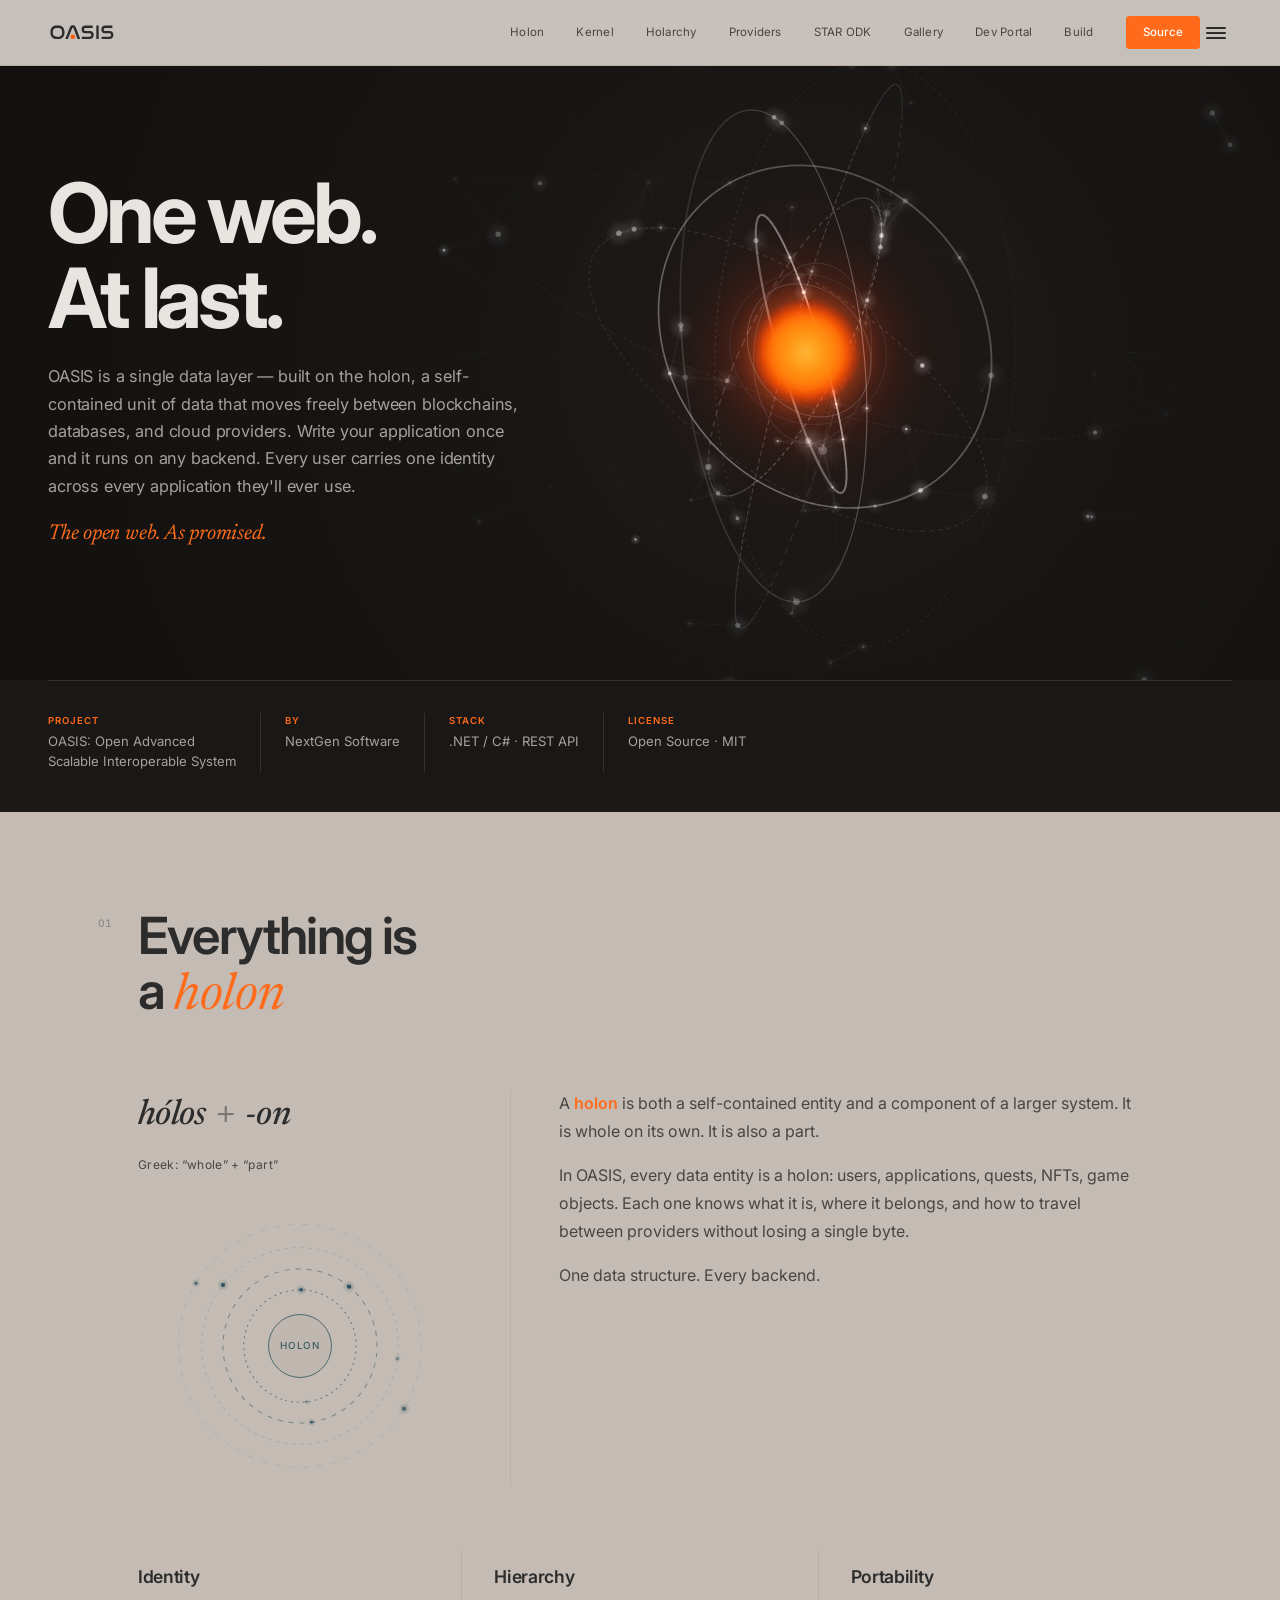
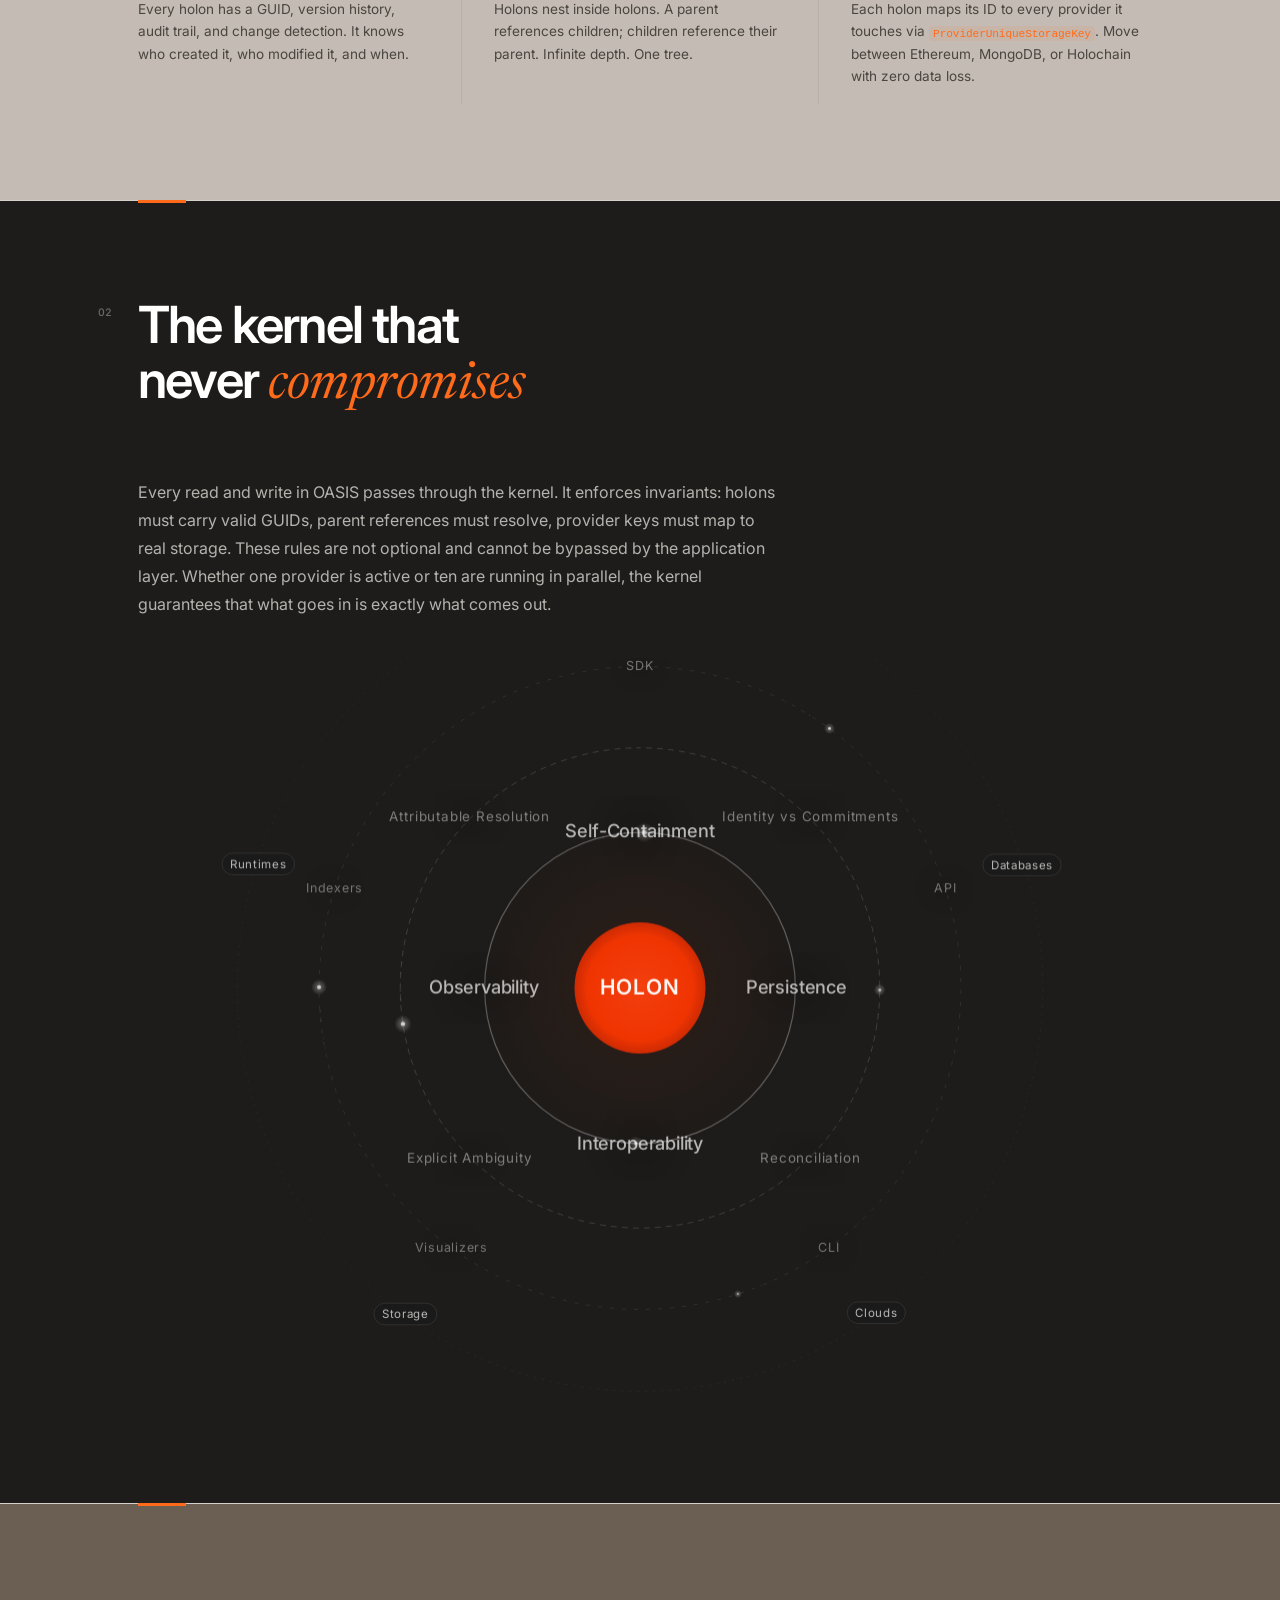
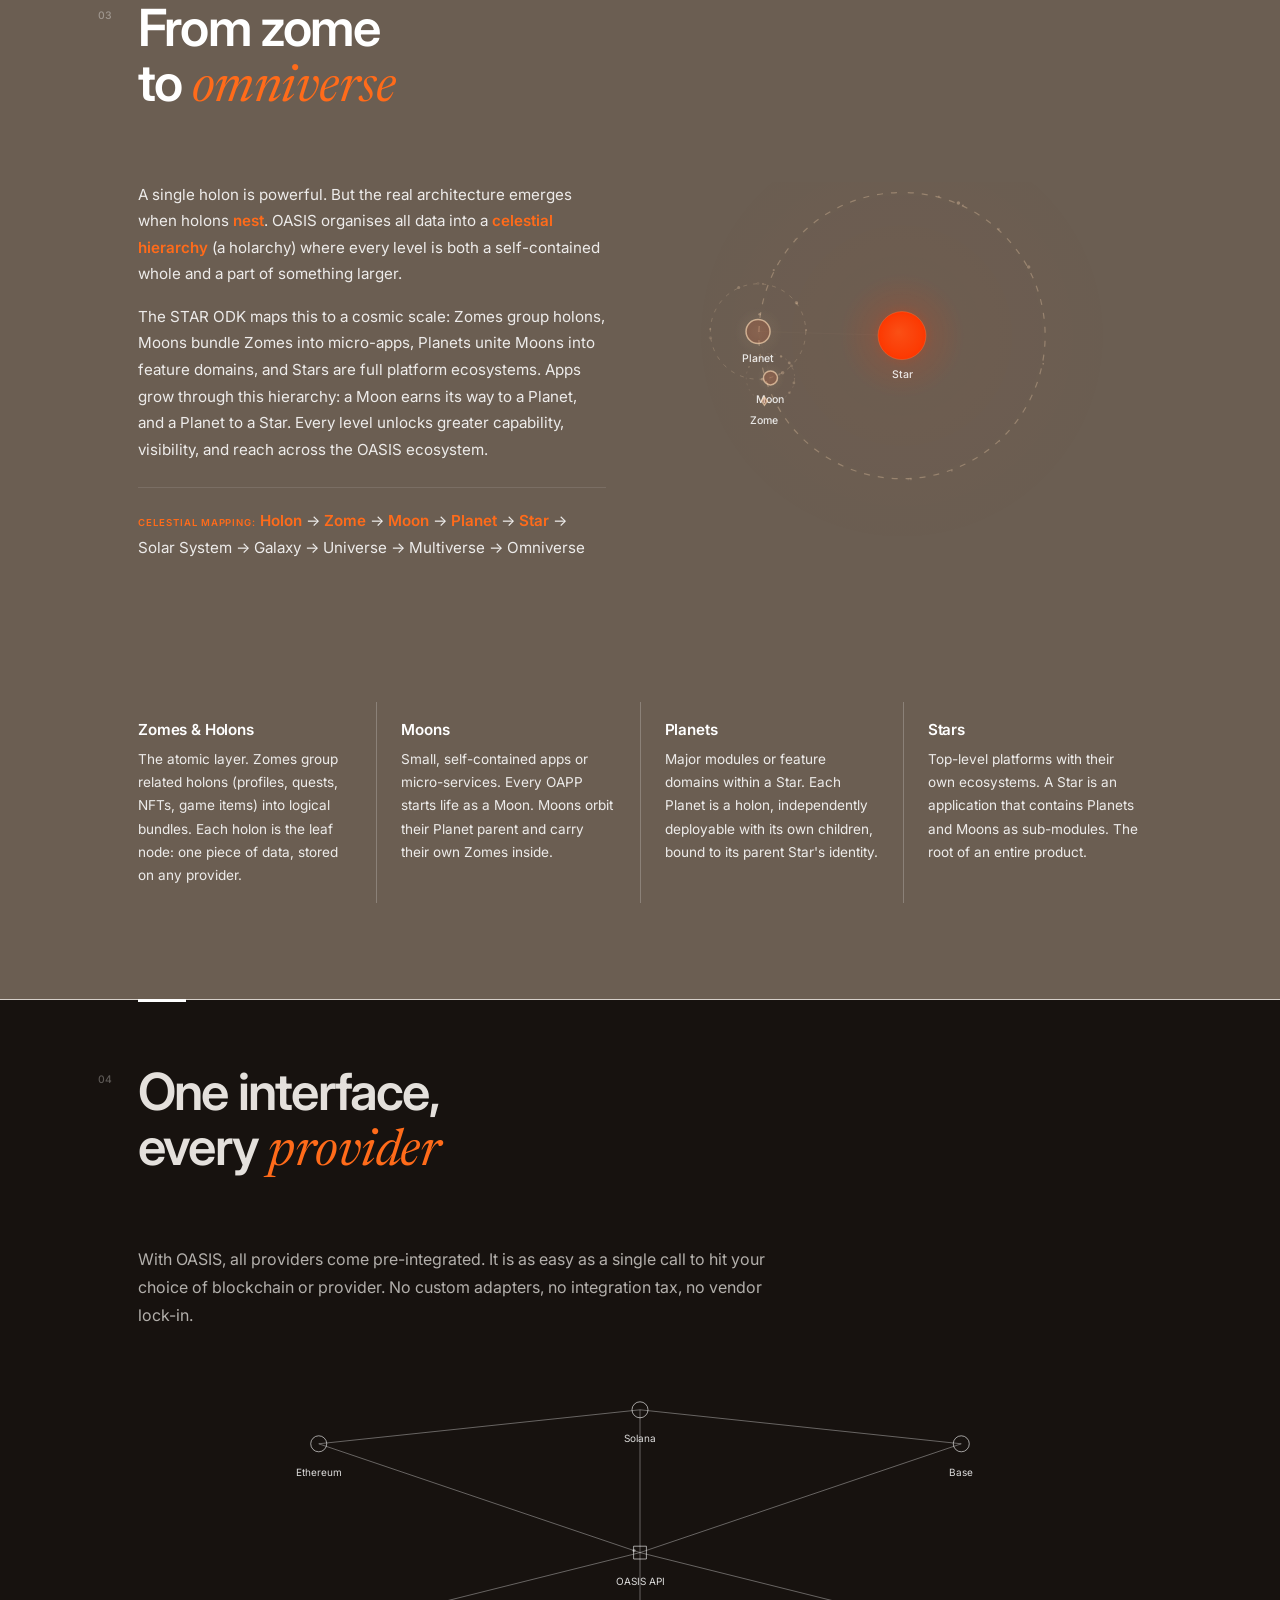
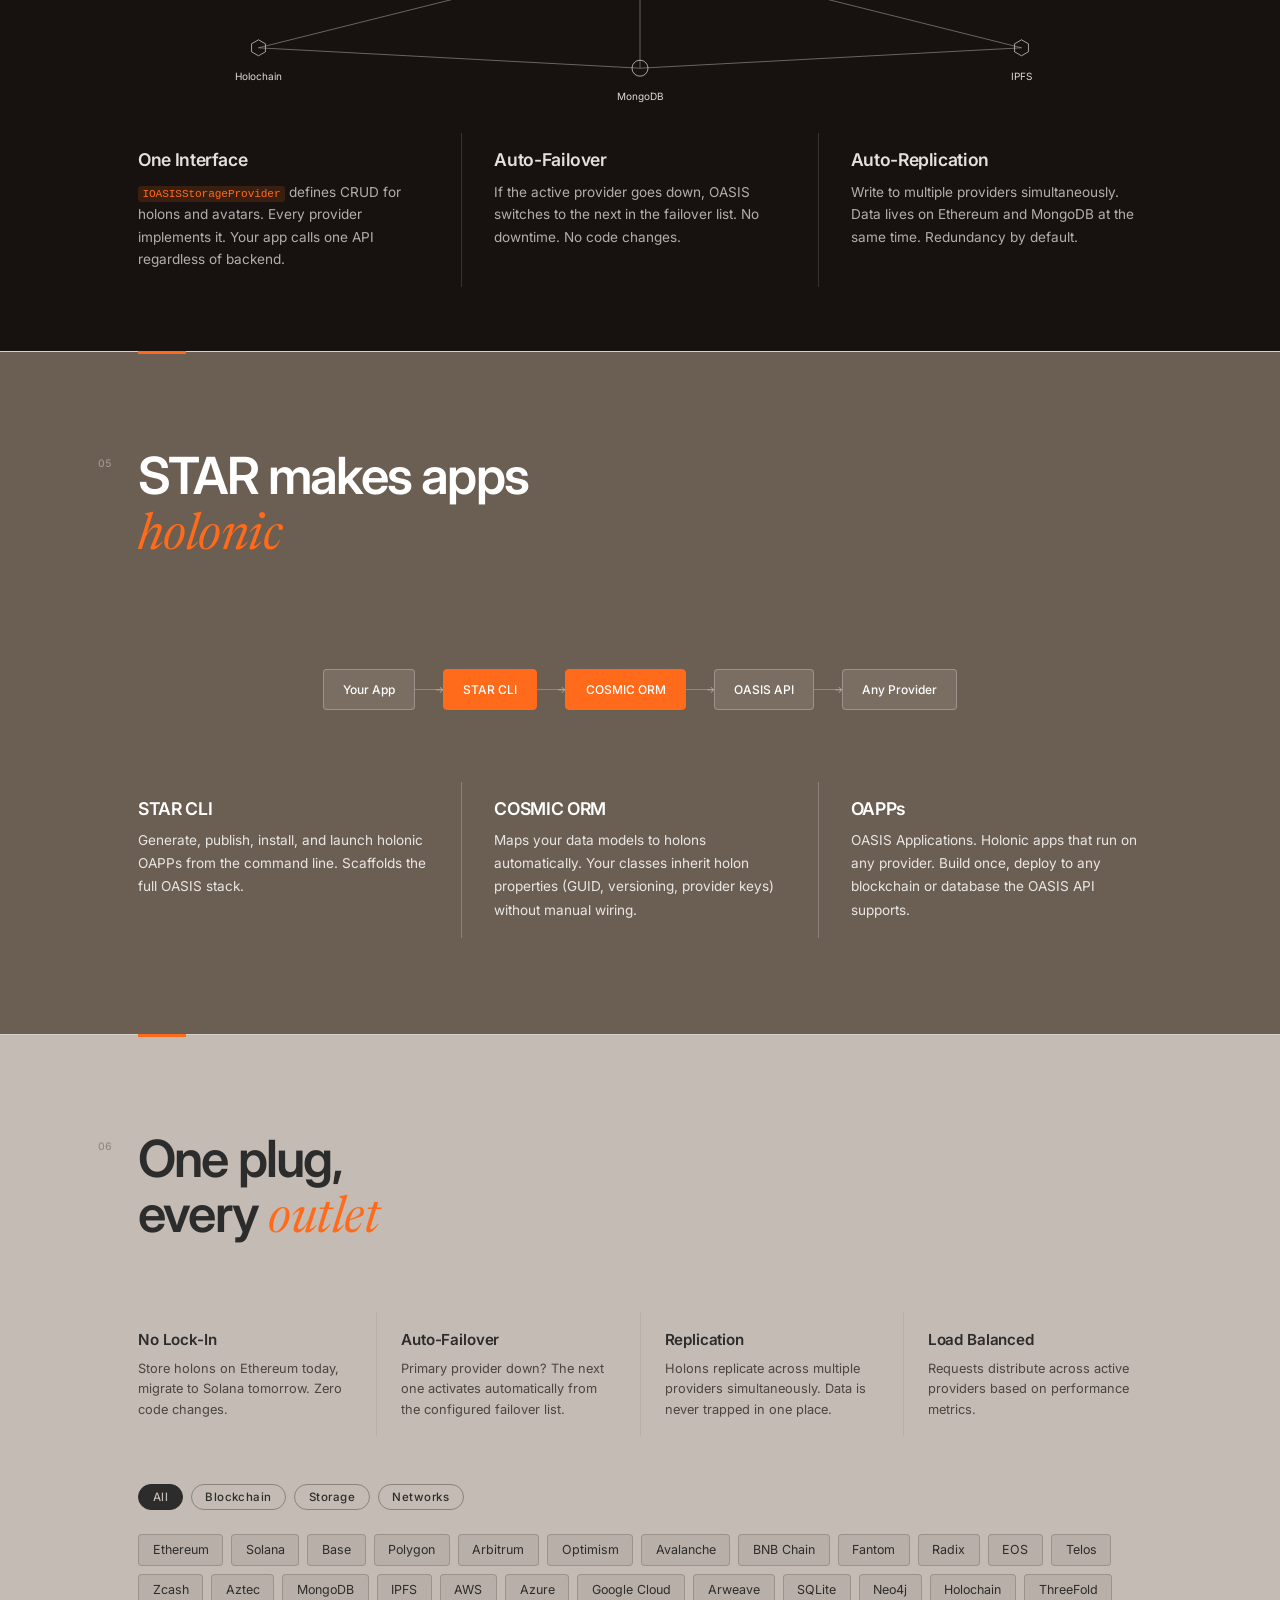
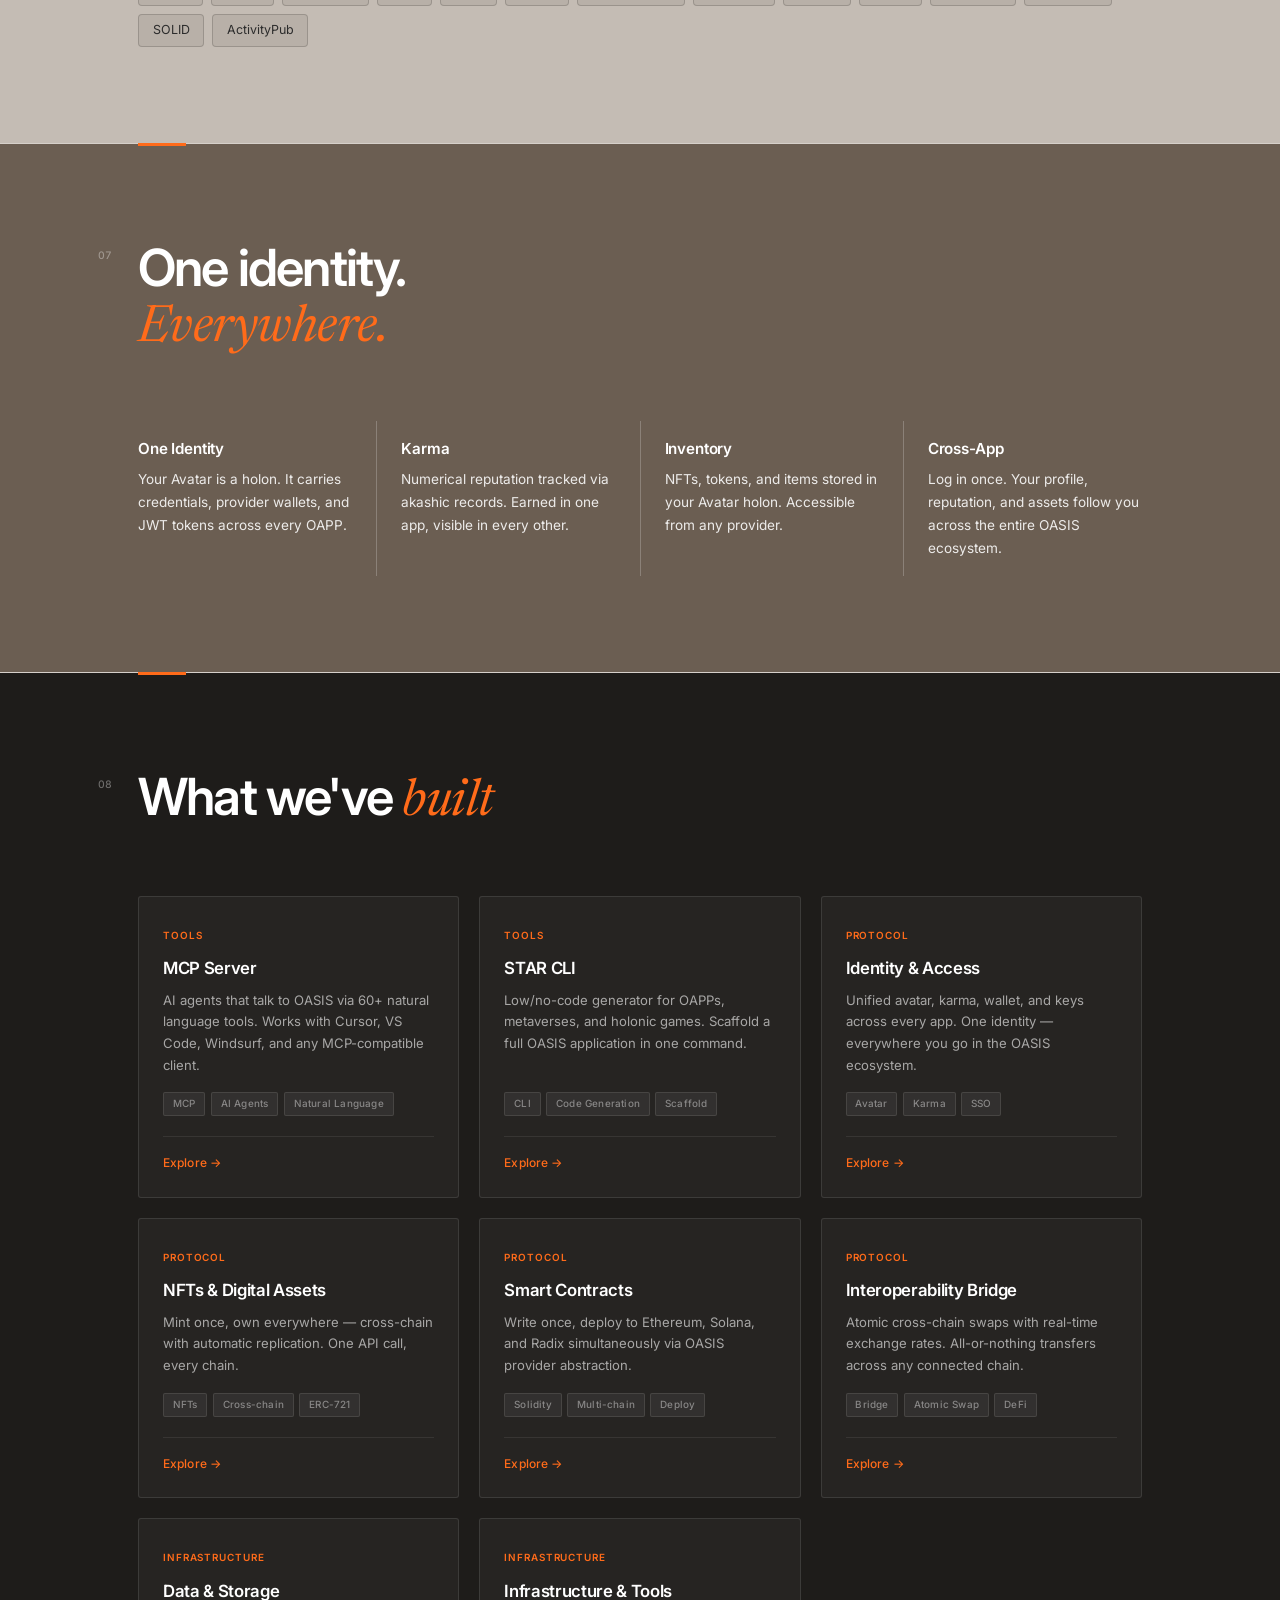
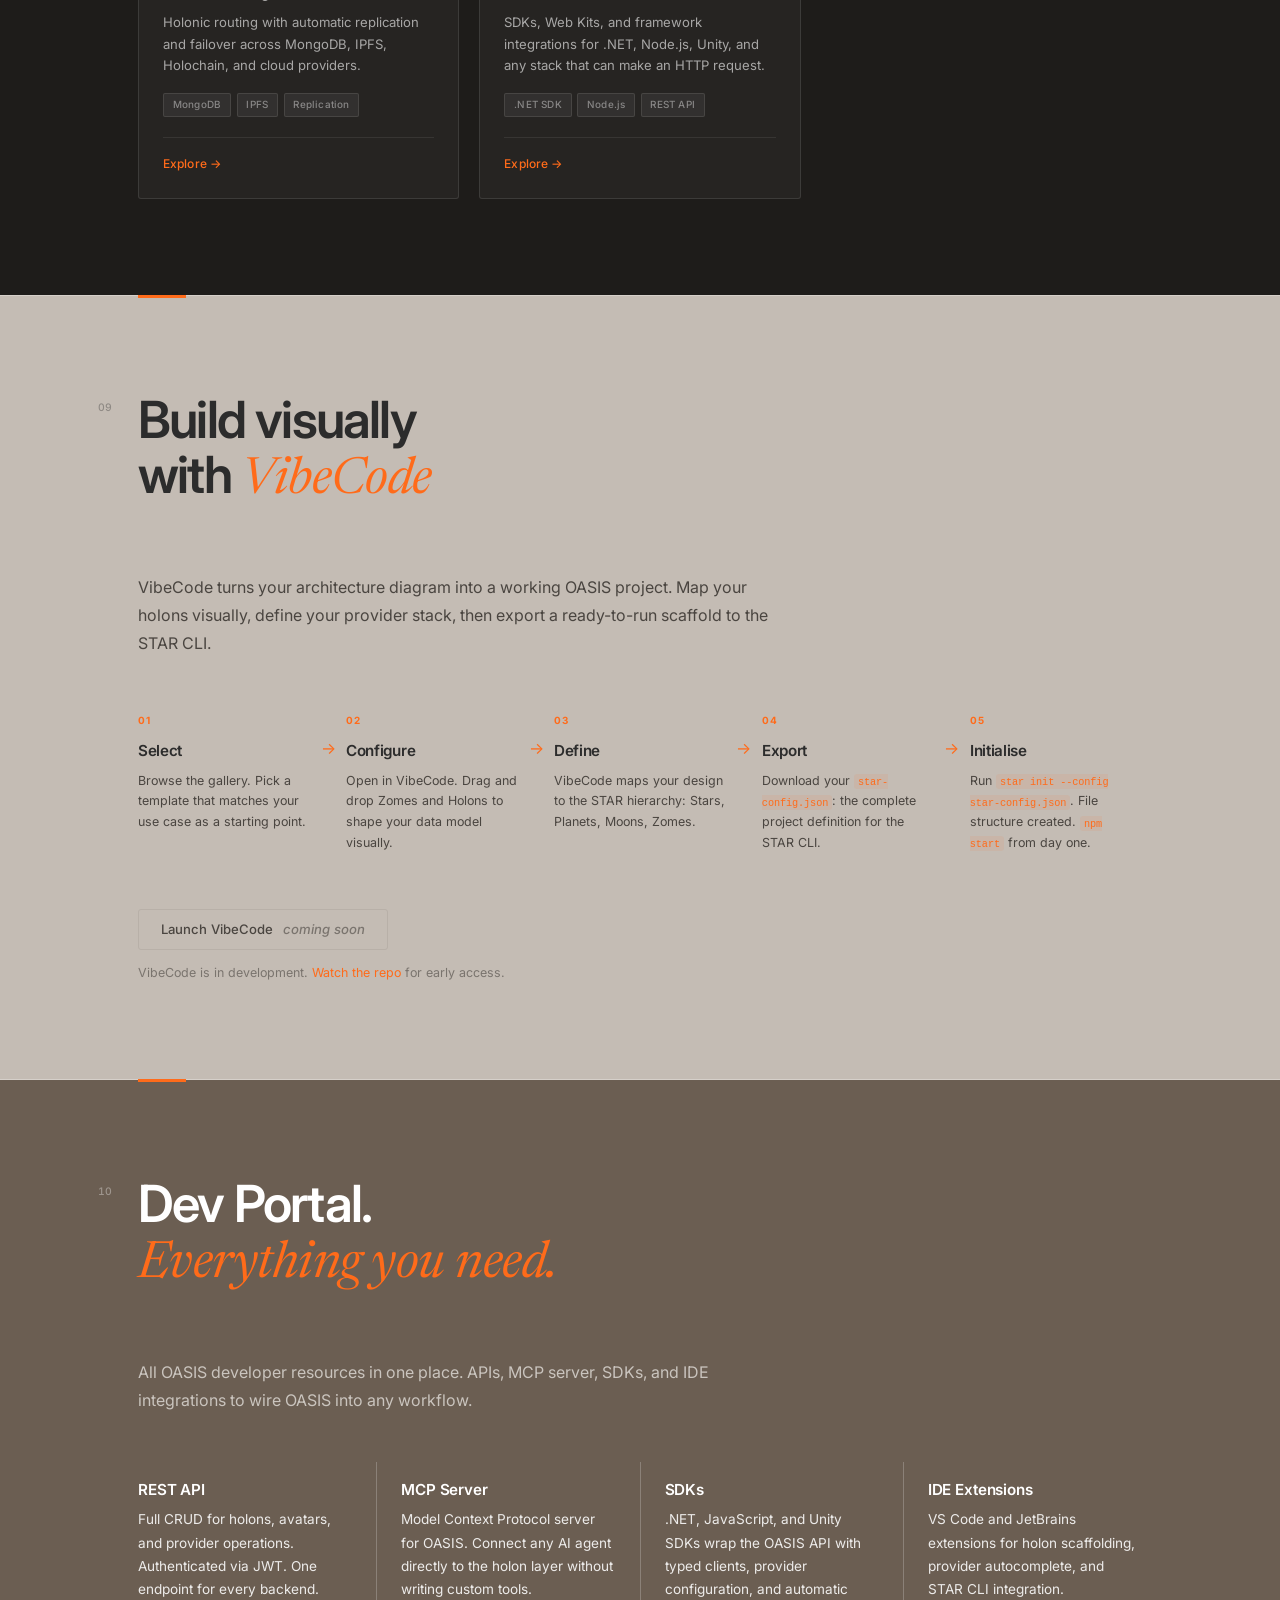
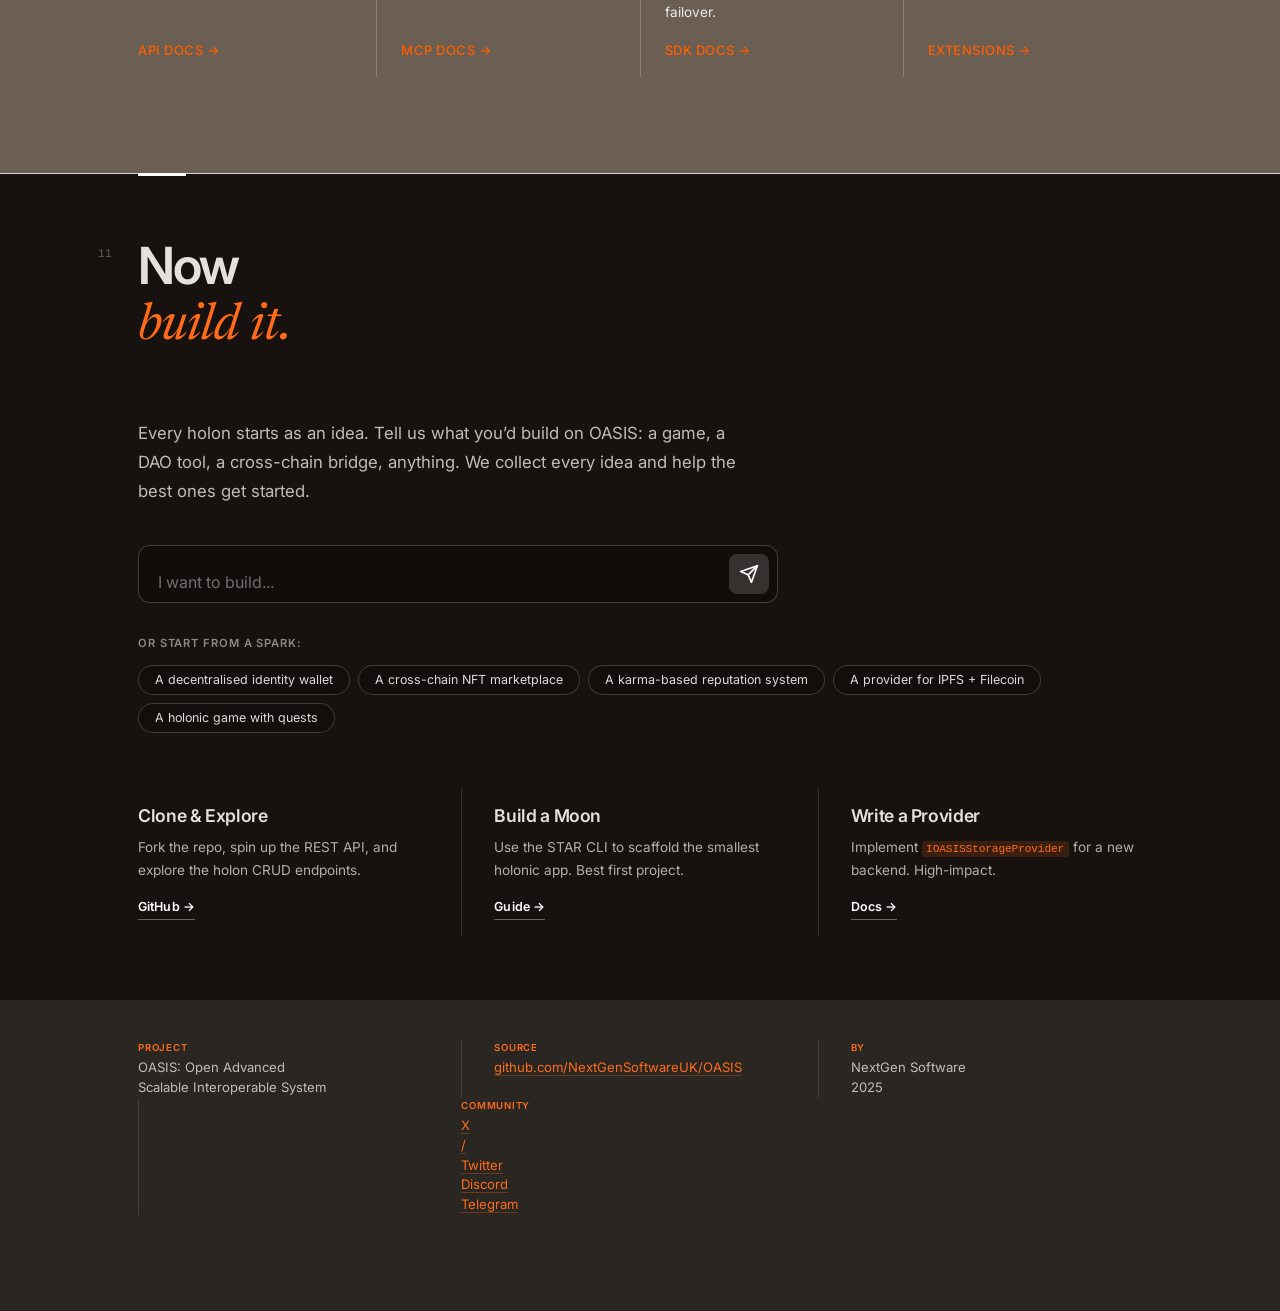
==== commit e00e5556: "feat: section 08 — replace illustrative gallery with 8 real OASIS product cards Co-Authored-By: Clau" ====
--- a/index.html
+++ b/index.html
@@ -384,102 +384,120 @@
 
     <div class="section-head">
       <span class="sh-num">08</span>
-      <h2>What builders<br>have <em>shipped</em></h2>
-    </div>
-
-    <div class="gallery-filters stagger">
-      <button class="gf-btn is-active" data-filter="all">All</button>
-      <button class="gf-btn" data-filter="identity">Identity</button>
-      <button class="gf-btn" data-filter="gaming">Gaming</button>
-      <button class="gf-btn" data-filter="defi">DeFi</button>
-      <button class="gf-btn" data-filter="storage">Storage</button>
-      <button class="gf-btn" data-filter="governance">Governance</button>
+      <h2>What we've <em>built</em></h2>
     </div>
 
     <div class="gallery-grid stagger" id="galleryGrid">
 
-      <div class="gallery-card" data-category="identity">
-        <div class="gc-top"><span class="gc-cat">Identity</span></div>
-        <h3 class="gc-title">Avatar Wallet</h3>
-        <p class="gc-desc">A cross-app identity wallet built on the Avatar holon. Carries credentials, karma scores, and NFTs across every OASIS application without re-authentication.</p>
+      <div class="gallery-card">
+        <div class="gc-top"><span class="gc-cat">Tools</span></div>
+        <h3 class="gc-title">MCP Server</h3>
+        <p class="gc-desc">AI agents that talk to OASIS via 60+ natural language tools. Works with Cursor, VS Code, Windsurf, and any MCP-compatible client.</p>
         <div class="gc-tags">
-          <span class="gc-tag">Ethereum</span>
+          <span class="gc-tag">MCP</span>
+          <span class="gc-tag">AI Agents</span>
+          <span class="gc-tag">Natural Language</span>
+        </div>
+        <div class="gc-foot">
+          <a href="product.html?p=mcp-server" class="gc-link">Explore &rarr;</a>
+        </div>
+      </div>
+
+      <div class="gallery-card">
+        <div class="gc-top"><span class="gc-cat">Tools</span></div>
+        <h3 class="gc-title">STAR CLI</h3>
+        <p class="gc-desc">Low/no-code generator for OAPPs, metaverses, and holonic games. Scaffold a full OASIS application in one command.</p>
+        <div class="gc-tags">
+          <span class="gc-tag">CLI</span>
+          <span class="gc-tag">Code Generation</span>
+          <span class="gc-tag">Scaffold</span>
+        </div>
+        <div class="gc-foot">
+          <a href="product.html?p=star-cli" class="gc-link">Explore &rarr;</a>
+        </div>
+      </div>
+
+      <div class="gallery-card">
+        <div class="gc-top"><span class="gc-cat">Protocol</span></div>
+        <h3 class="gc-title">Identity &amp; Access</h3>
+        <p class="gc-desc">Unified avatar, karma, wallet, and keys across every app. One identity — everywhere you go in the OASIS ecosystem.</p>
+        <div class="gc-tags">
+          <span class="gc-tag">Avatar</span>
+          <span class="gc-tag">Karma</span>
+          <span class="gc-tag">SSO</span>
+        </div>
+        <div class="gc-foot">
+          <a href="product.html?p=identity" class="gc-link">Explore &rarr;</a>
+        </div>
+      </div>
+
+      <div class="gallery-card">
+        <div class="gc-top"><span class="gc-cat">Protocol</span></div>
+        <h3 class="gc-title">NFTs &amp; Digital Assets</h3>
+        <p class="gc-desc">Mint once, own everywhere — cross-chain with automatic replication. One API call, every chain.</p>
+        <div class="gc-tags">
+          <span class="gc-tag">NFTs</span>
+          <span class="gc-tag">Cross-chain</span>
+          <span class="gc-tag">ERC-721</span>
+        </div>
+        <div class="gc-foot">
+          <a href="product.html?p=nfts" class="gc-link">Explore &rarr;</a>
+        </div>
+      </div>
+
+      <div class="gallery-card">
+        <div class="gc-top"><span class="gc-cat">Protocol</span></div>
+        <h3 class="gc-title">Smart Contracts</h3>
+        <p class="gc-desc">Write once, deploy to Ethereum, Solana, and Radix simultaneously via OASIS provider abstraction.</p>
+        <div class="gc-tags">
+          <span class="gc-tag">Solidity</span>
+          <span class="gc-tag">Multi-chain</span>
+          <span class="gc-tag">Deploy</span>
+        </div>
+        <div class="gc-foot">
+          <a href="product.html?p=smart-contracts" class="gc-link">Explore &rarr;</a>
+        </div>
+      </div>
+
+      <div class="gallery-card">
+        <div class="gc-top"><span class="gc-cat">Protocol</span></div>
+        <h3 class="gc-title">Interoperability Bridge</h3>
+        <p class="gc-desc">Atomic cross-chain swaps with real-time exchange rates. All-or-nothing transfers across any connected chain.</p>
+        <div class="gc-tags">
+          <span class="gc-tag">Bridge</span>
+          <span class="gc-tag">Atomic Swap</span>
+          <span class="gc-tag">DeFi</span>
+        </div>
+        <div class="gc-foot">
+          <a href="product.html?p=bridge" class="gc-link">Explore &rarr;</a>
+        </div>
+      </div>
+
+      <div class="gallery-card">
+        <div class="gc-top"><span class="gc-cat">Infrastructure</span></div>
+        <h3 class="gc-title">Data &amp; Storage</h3>
+        <p class="gc-desc">Holonic routing with automatic replication and failover across MongoDB, IPFS, Holochain, and cloud providers.</p>
+        <div class="gc-tags">
           <span class="gc-tag">MongoDB</span>
+          <span class="gc-tag">IPFS</span>
+          <span class="gc-tag">Replication</span>
         </div>
         <div class="gc-foot">
-          <a href="https://github.com/NextGenSoftwareUK/OASIS" target="_blank" class="gc-link">View Repo &rarr;</a>
-          <span class="gc-deploy-soon">Deploy soon</span>
-        </div>
-      </div>
-
-      <div class="gallery-card" data-category="gaming">
-        <div class="gc-top"><span class="gc-cat">Gaming</span></div>
-        <h3 class="gc-title">Karma Quest Engine</h3>
-        <p class="gc-desc">A quest and reputation system where karma earned in-game persists across the entire OASIS ecosystem. Every achievement is a holon on Holochain.</p>
+          <a href="product.html?p=data-storage" class="gc-link">Explore &rarr;</a>
+        </div>
+      </div>
+
+      <div class="gallery-card">
+        <div class="gc-top"><span class="gc-cat">Infrastructure</span></div>
+        <h3 class="gc-title">Infrastructure &amp; Tools</h3>
+        <p class="gc-desc">SDKs, Web Kits, and framework integrations for .NET, Node.js, Unity, and any stack that can make an HTTP request.</p>
         <div class="gc-tags">
-          <span class="gc-tag">Holochain</span>
-          <span class="gc-tag">SQLite</span>
+          <span class="gc-tag">.NET SDK</span>
+          <span class="gc-tag">Node.js</span>
+          <span class="gc-tag">REST API</span>
         </div>
         <div class="gc-foot">
-          <a href="https://github.com/NextGenSoftwareUK/OASIS" target="_blank" class="gc-link">View Repo &rarr;</a>
-          <span class="gc-deploy-soon">Deploy soon</span>
-        </div>
-      </div>
-
-      <div class="gallery-card" data-category="defi">
-        <div class="gc-top"><span class="gc-cat">DeFi</span></div>
-        <h3 class="gc-title">Cross-Chain NFT Bridge</h3>
-        <p class="gc-desc">Mint once, own everywhere. Replicates NFT holons across Ethereum, Solana, and Polygon simultaneously using the provider replication layer.</p>
-        <div class="gc-tags">
-          <span class="gc-tag">Ethereum</span>
-          <span class="gc-tag">Solana</span>
-          <span class="gc-tag">Polygon</span>
-        </div>
-        <div class="gc-foot">
-          <a href="https://github.com/NextGenSoftwareUK/OASIS" target="_blank" class="gc-link">View Repo &rarr;</a>
-          <span class="gc-deploy-soon">Deploy soon</span>
-        </div>
-      </div>
-
-      <div class="gallery-card" data-category="storage">
-        <div class="gc-top"><span class="gc-cat">Storage</span></div>
-        <h3 class="gc-title">IPFS Document Store</h3>
-        <p class="gc-desc">Decentralised document storage with IPFS as primary provider and MongoDB as automatic failover. Zero downtime, distributed by default.</p>
-        <div class="gc-tags">
-          <span class="gc-tag">IPFS</span>
-          <span class="gc-tag">MongoDB</span>
-        </div>
-        <div class="gc-foot">
-          <a href="https://github.com/NextGenSoftwareUK/OASIS" target="_blank" class="gc-link">View Repo &rarr;</a>
-          <span class="gc-deploy-soon">Deploy soon</span>
-        </div>
-      </div>
-
-      <div class="gallery-card" data-category="governance">
-        <div class="gc-top"><span class="gc-cat">Governance</span></div>
-        <h3 class="gc-title">Reputation DAO</h3>
-        <p class="gc-desc">A governance tool where voting weight derives from on-chain karma, managed through Avatar holons and the OASIS reputation ledger.</p>
-        <div class="gc-tags">
-          <span class="gc-tag">Ethereum</span>
-          <span class="gc-tag">Neo4j</span>
-        </div>
-        <div class="gc-foot">
-          <a href="https://github.com/NextGenSoftwareUK/OASIS" target="_blank" class="gc-link">View Repo &rarr;</a>
-          <span class="gc-deploy-soon">Deploy soon</span>
-        </div>
-      </div>
-
-      <div class="gallery-card" data-category="gaming">
-        <div class="gc-top"><span class="gc-cat">Gaming</span></div>
-        <h3 class="gc-title">Holonic Game World</h3>
-        <p class="gc-desc">An open-world game using the STAR hierarchy as world structure: Stars as continents, Planets as regions, Moons as dungeons, Zomes as rooms.</p>
-        <div class="gc-tags">
-          <span class="gc-tag">Holochain</span>
-          <span class="gc-tag">MongoDB</span>
-        </div>
-        <div class="gc-foot">
-          <a href="https://github.com/NextGenSoftwareUK/OASIS" target="_blank" class="gc-link">View Repo &rarr;</a>
-          <span class="gc-deploy-soon">Deploy soon</span>
+          <a href="product.html?p=infrastructure" class="gc-link">Explore &rarr;</a>
         </div>
       </div>
 
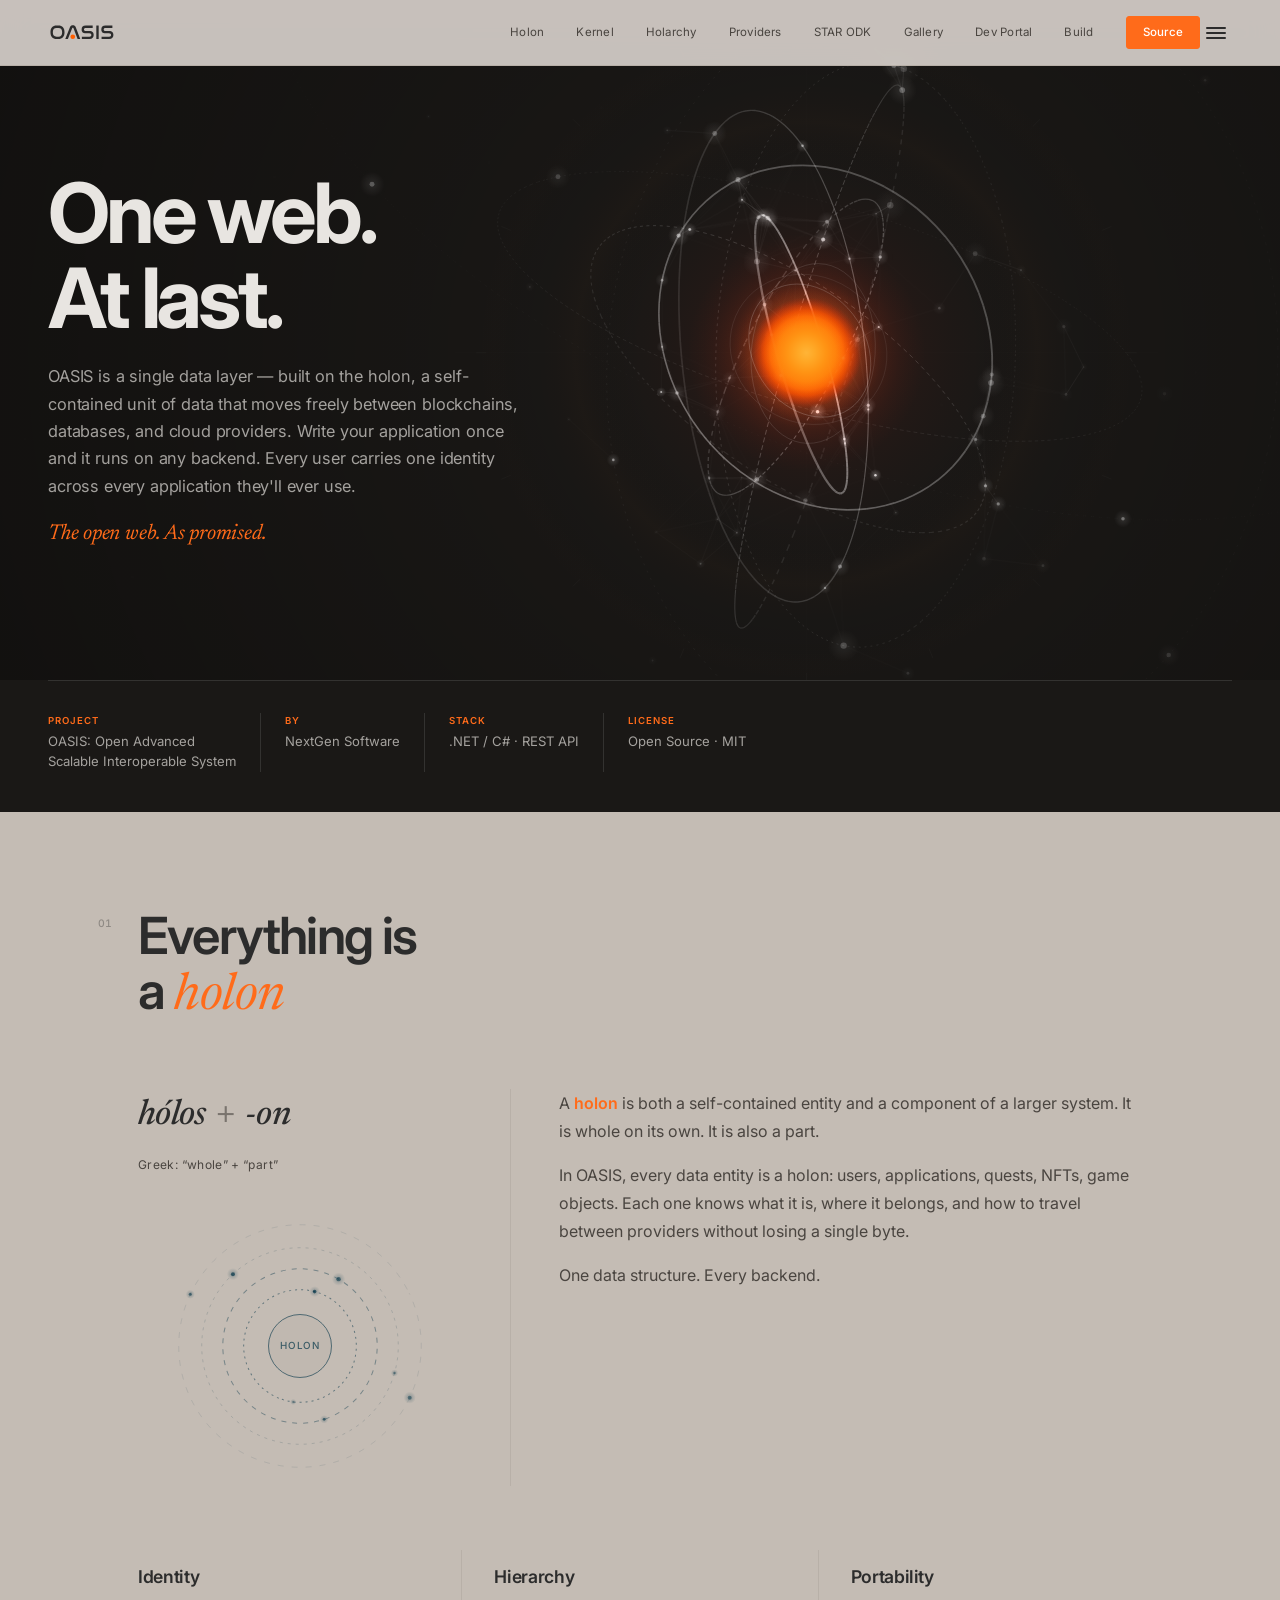
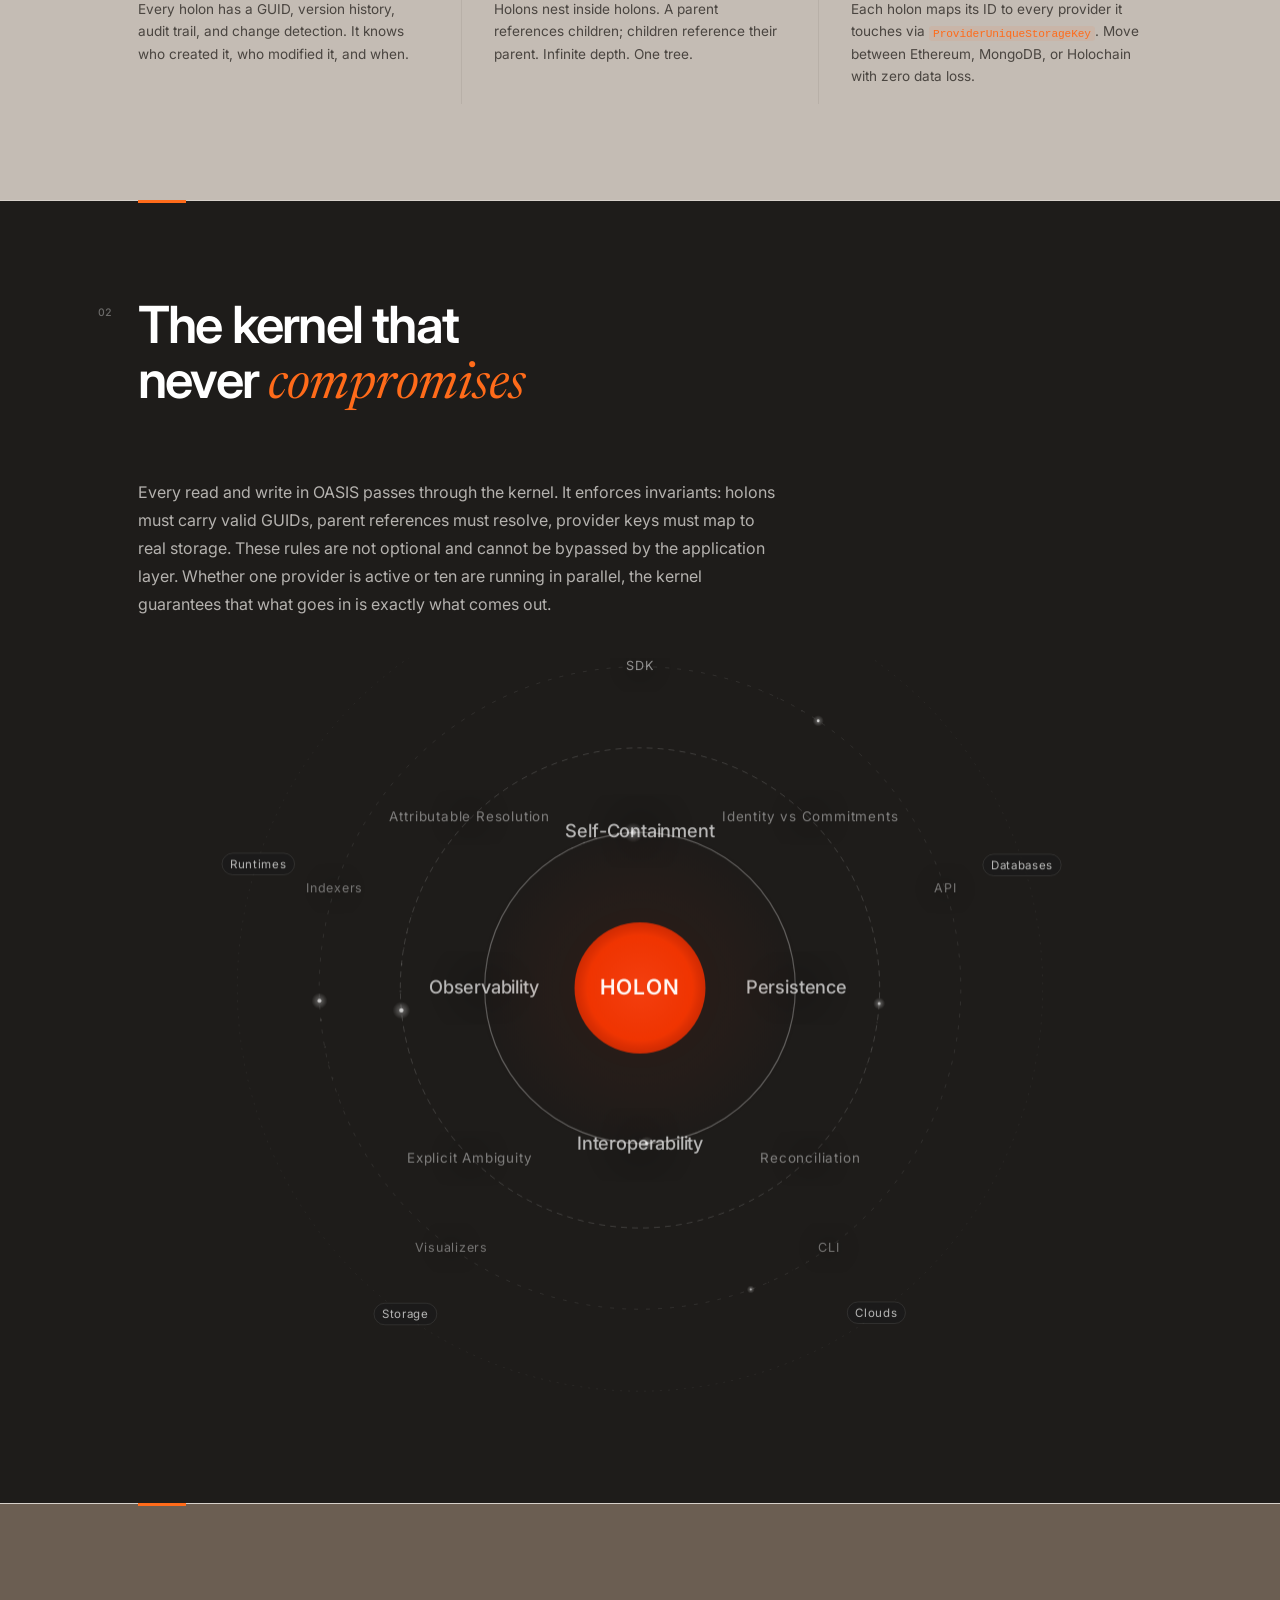
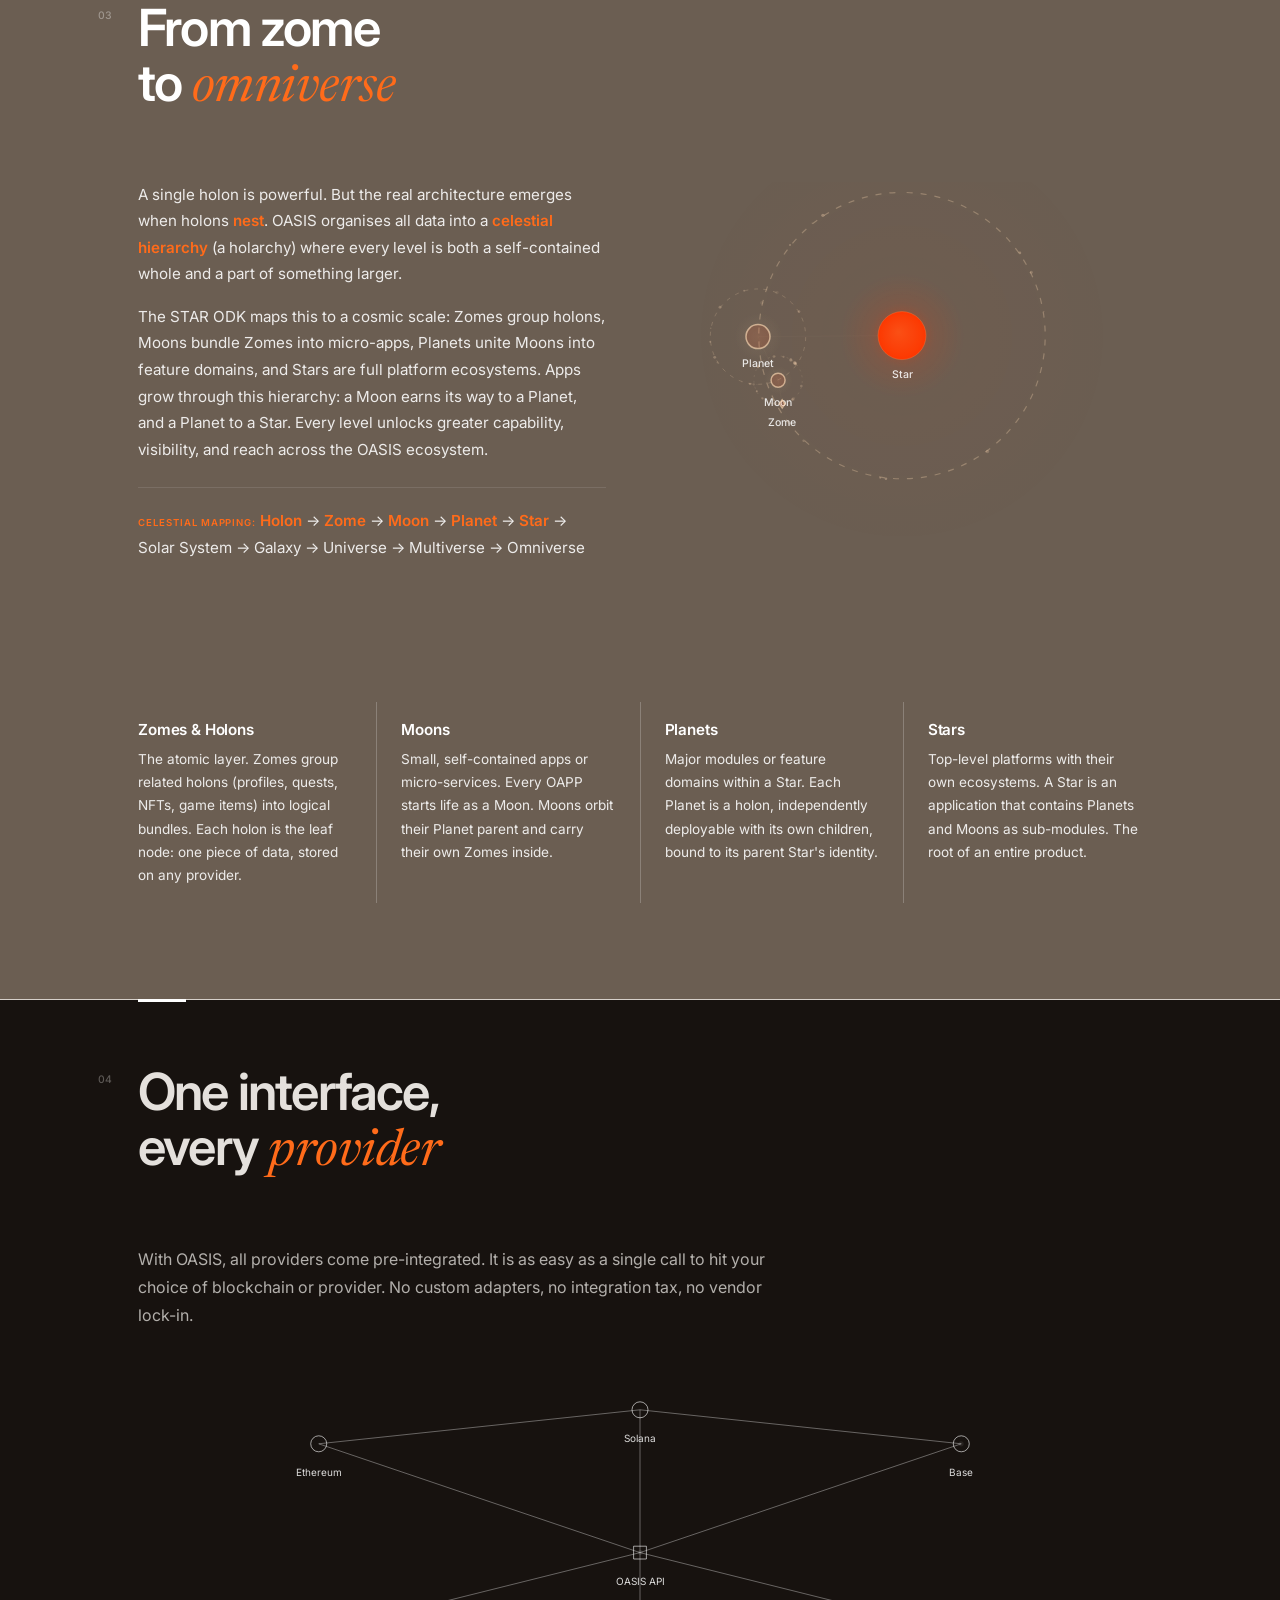
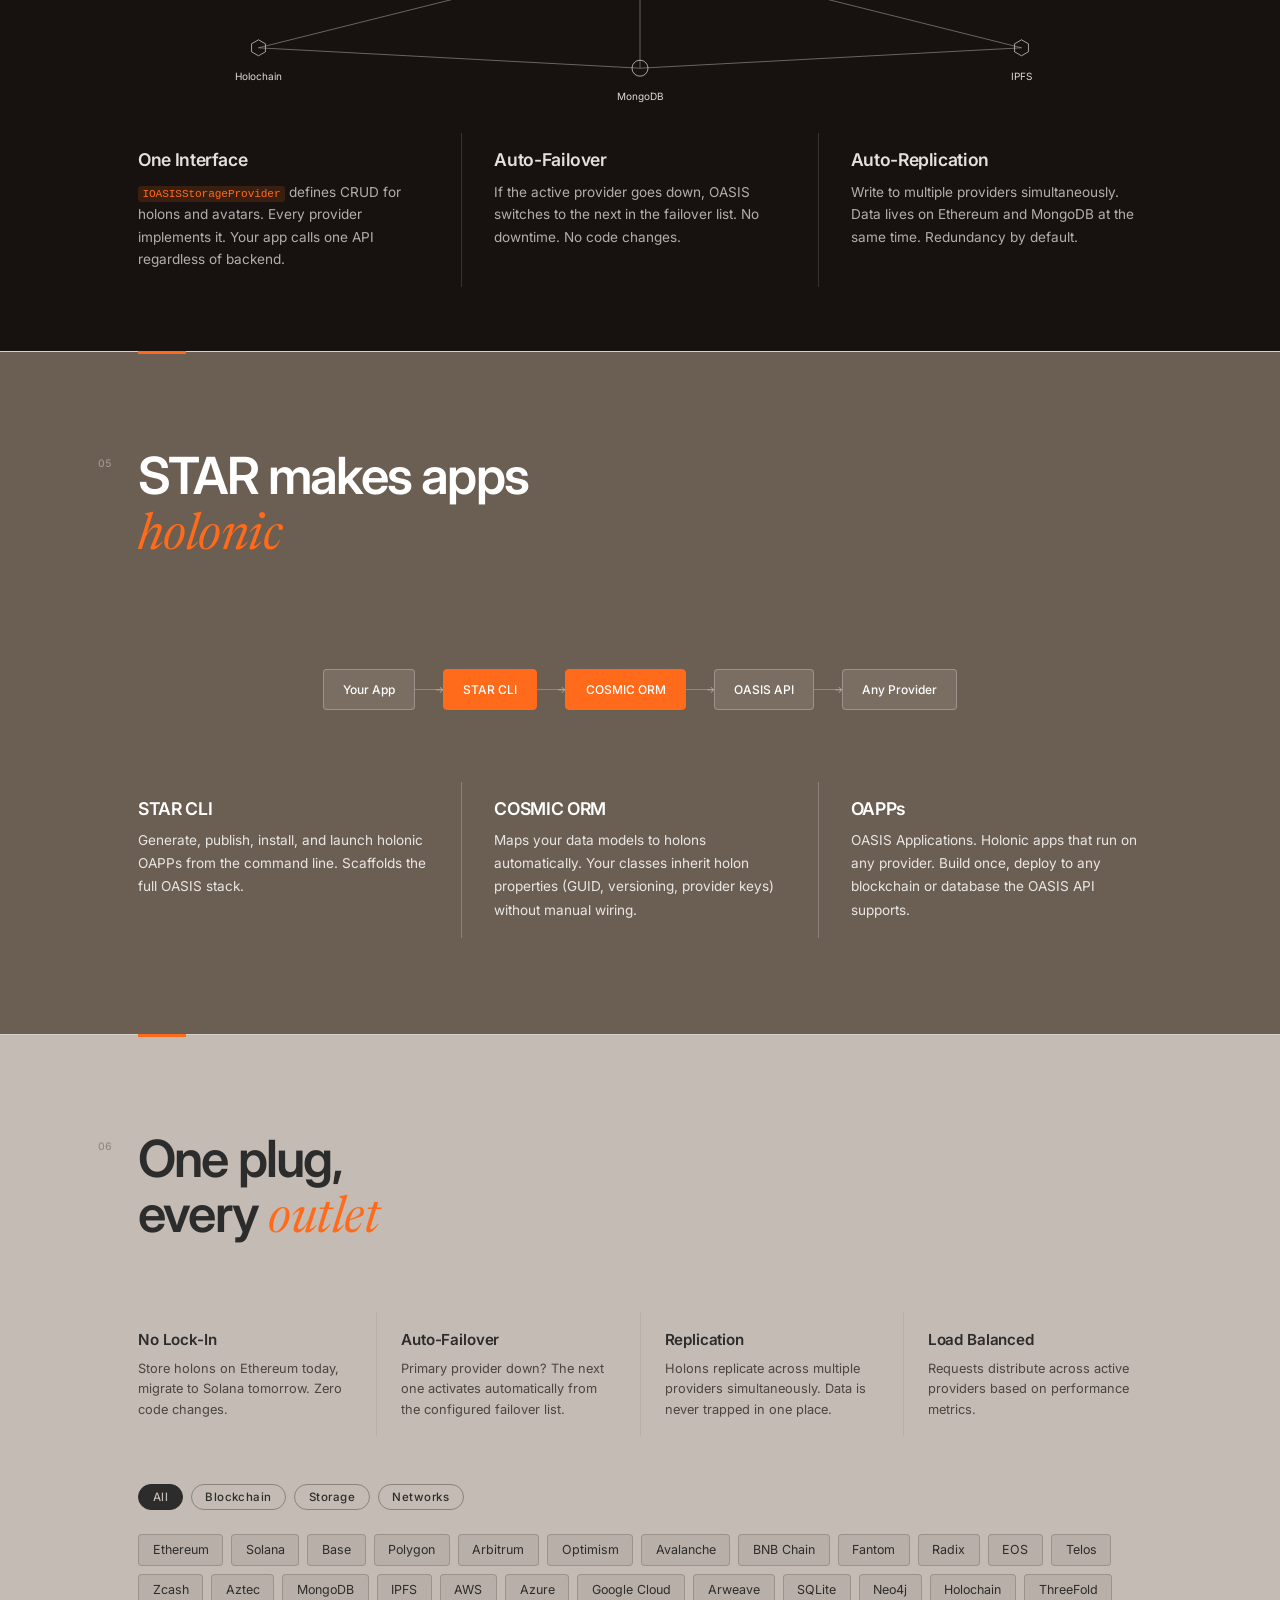
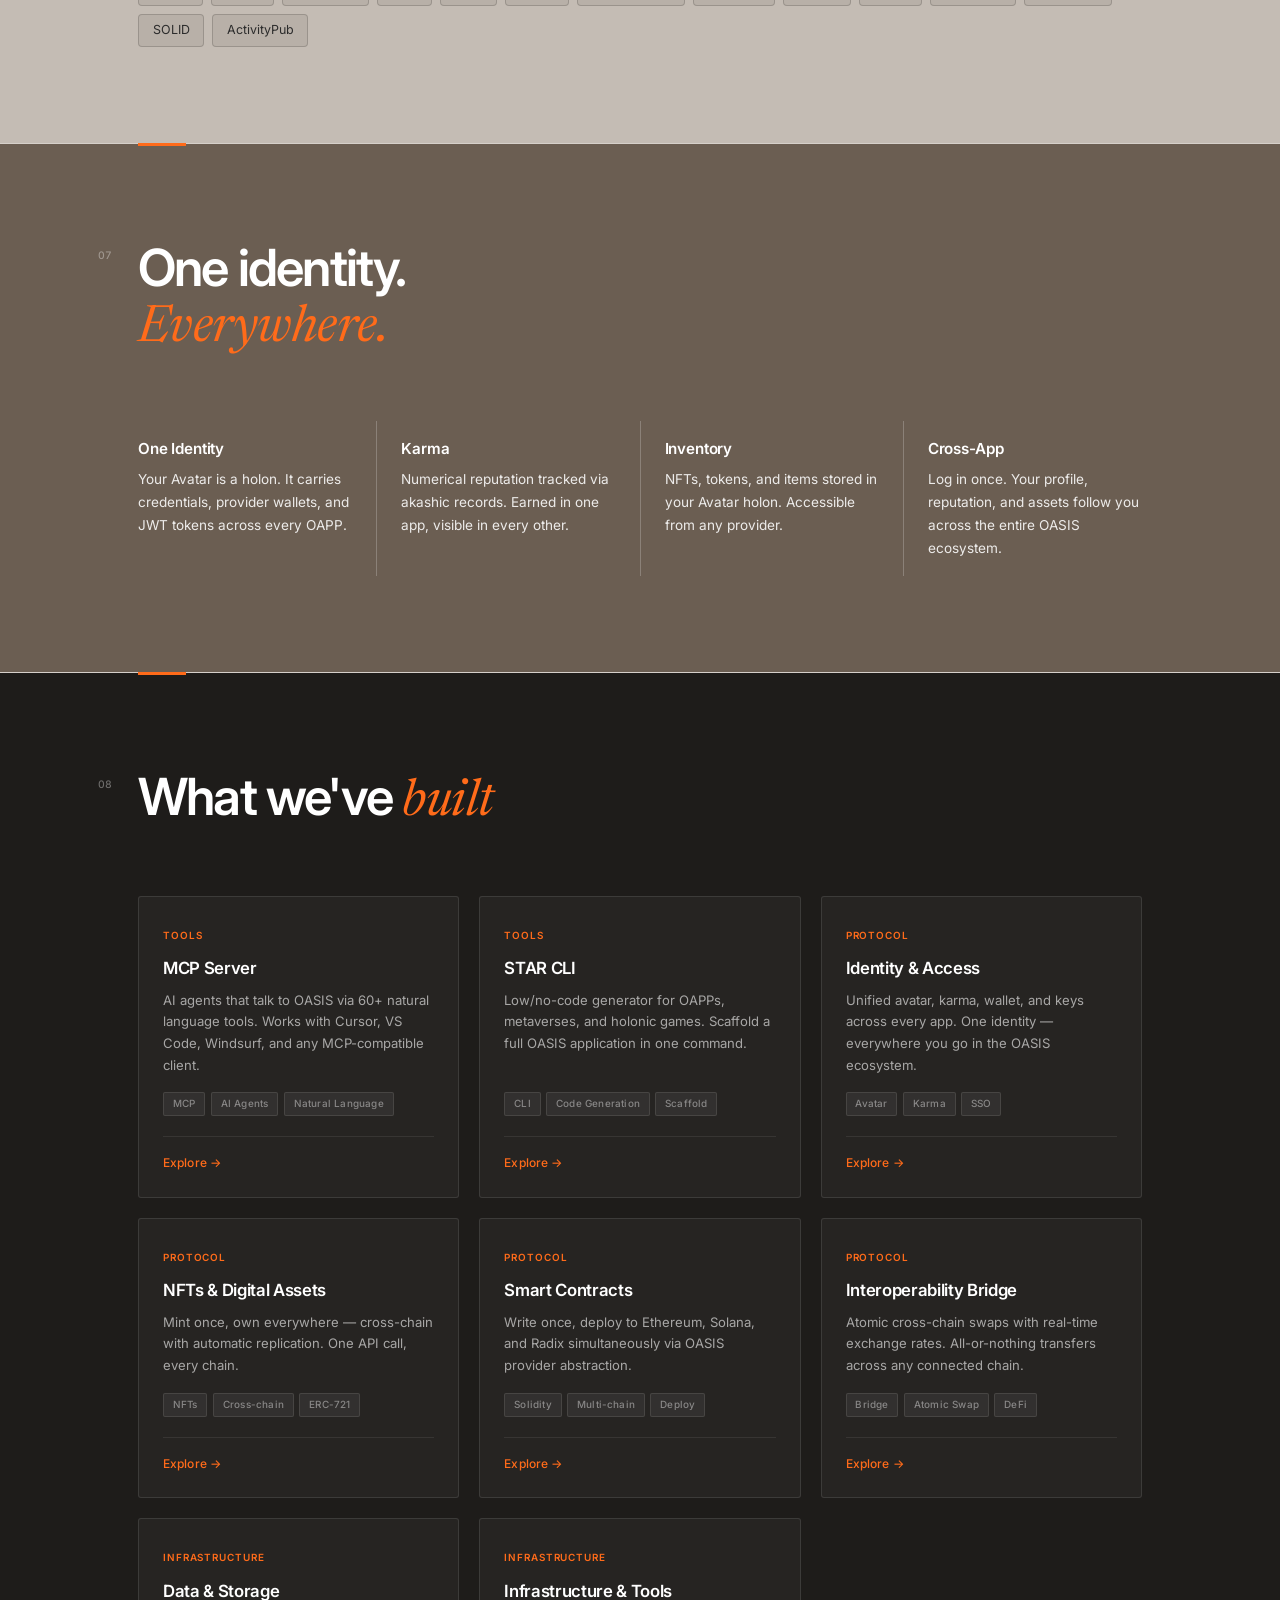
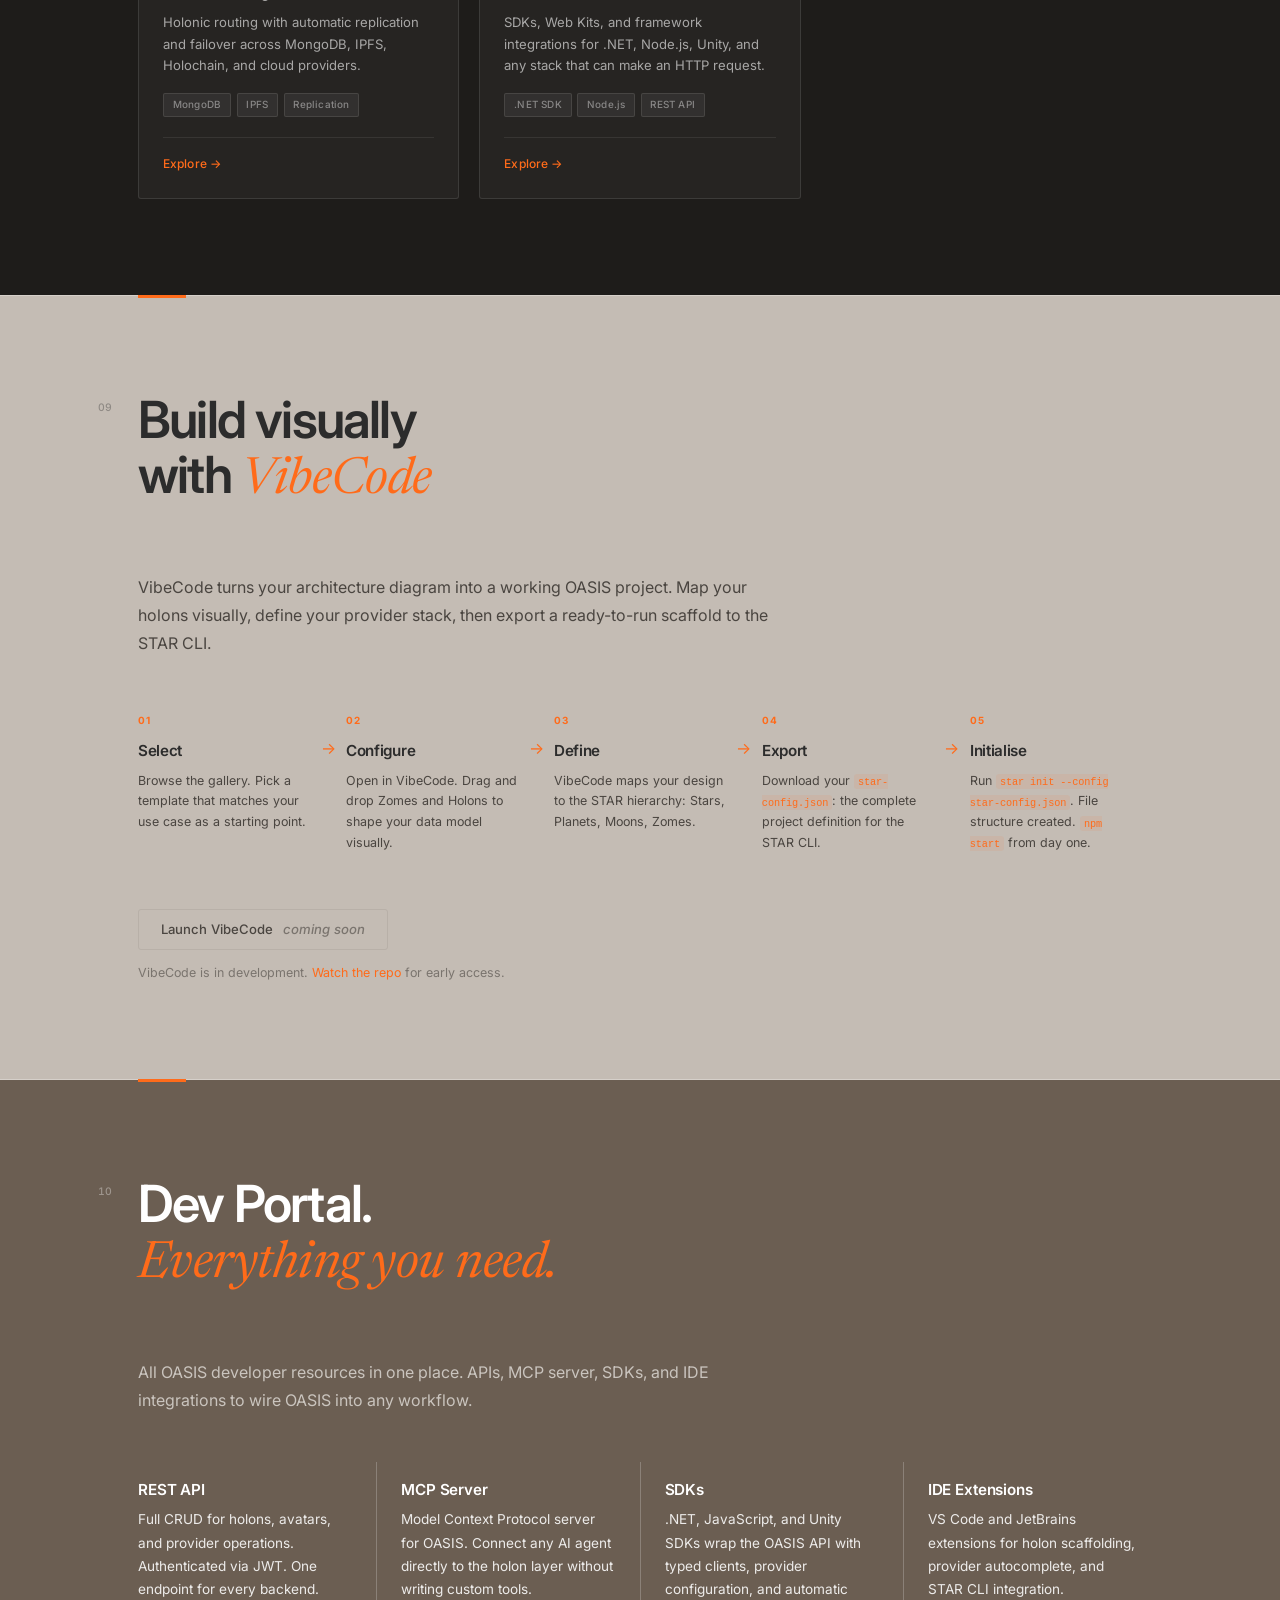
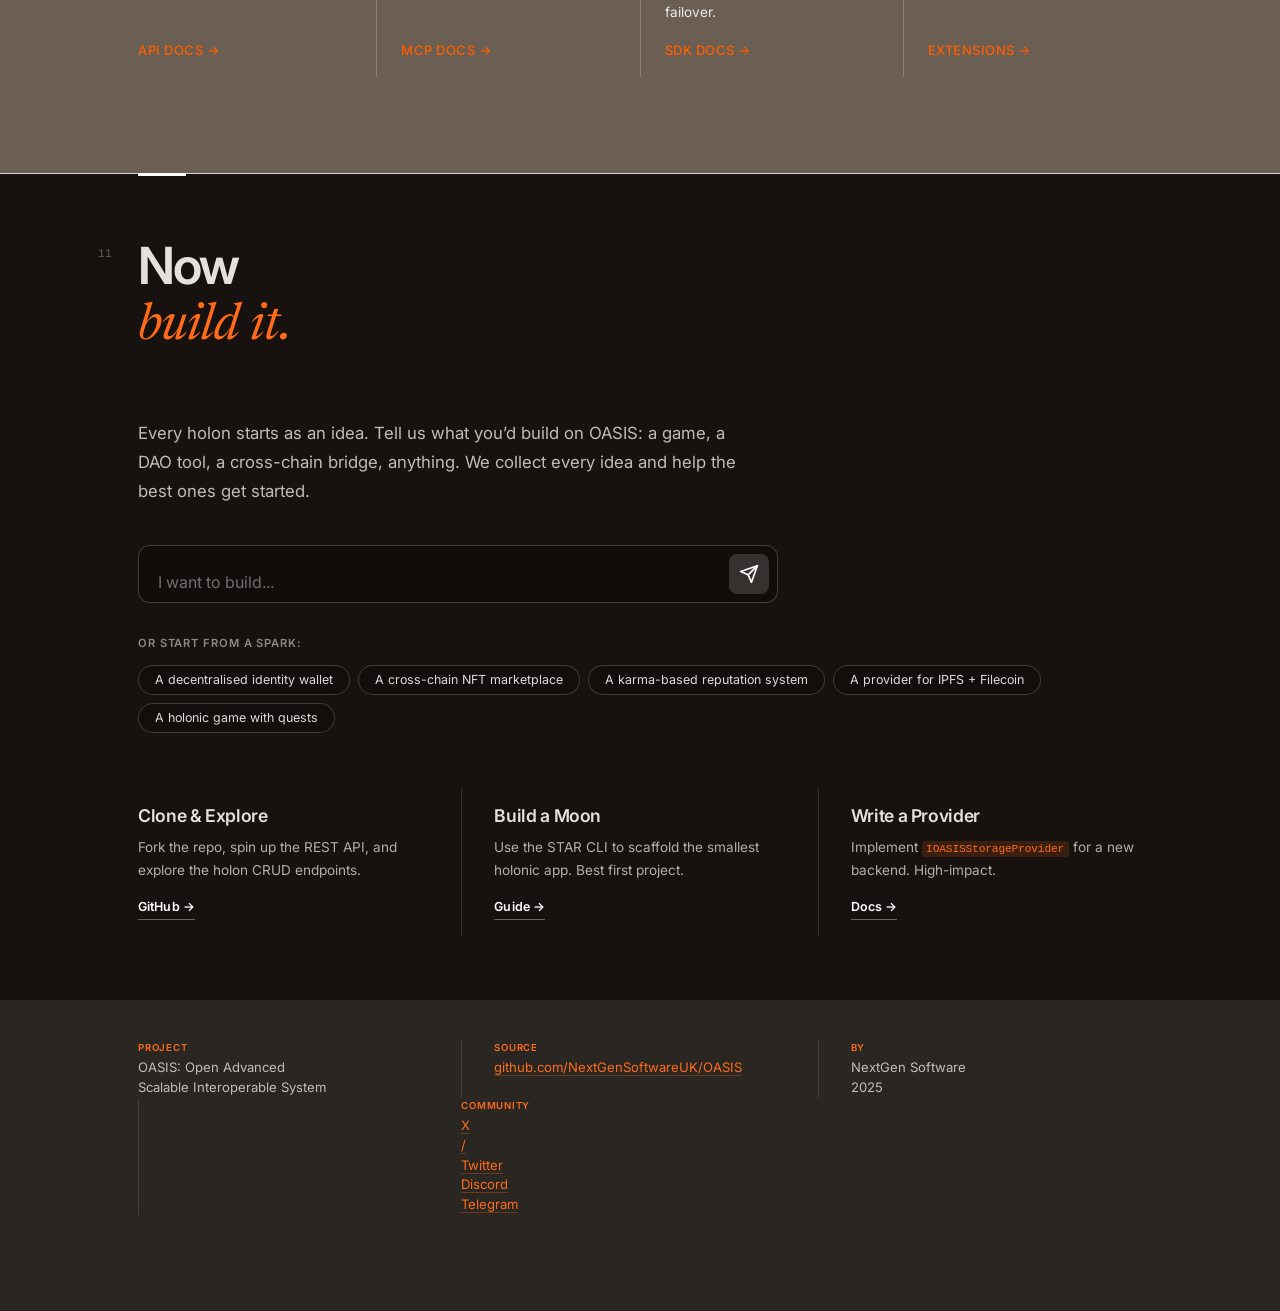
==== commit 7f90bb0d: "fix: use clean URLs (/product?p=) to avoid serve stripping query string on .html redirect Co-Authore" ====
--- a/index.html
+++ b/index.html
@@ -399,7 +399,7 @@
           <span class="gc-tag">Natural Language</span>
         </div>
         <div class="gc-foot">
-          <a href="product.html?p=mcp-server" class="gc-link">Explore &rarr;</a>
+          <a href="product?p=mcp-server" class="gc-link">Explore &rarr;</a>
         </div>
       </div>
 
@@ -413,7 +413,7 @@
           <span class="gc-tag">Scaffold</span>
         </div>
         <div class="gc-foot">
-          <a href="product.html?p=star-cli" class="gc-link">Explore &rarr;</a>
+          <a href="product?p=star-cli" class="gc-link">Explore &rarr;</a>
         </div>
       </div>
 
@@ -427,7 +427,7 @@
           <span class="gc-tag">SSO</span>
         </div>
         <div class="gc-foot">
-          <a href="product.html?p=identity" class="gc-link">Explore &rarr;</a>
+          <a href="product?p=identity" class="gc-link">Explore &rarr;</a>
         </div>
       </div>
 
@@ -441,7 +441,7 @@
           <span class="gc-tag">ERC-721</span>
         </div>
         <div class="gc-foot">
-          <a href="product.html?p=nfts" class="gc-link">Explore &rarr;</a>
+          <a href="product?p=nfts" class="gc-link">Explore &rarr;</a>
         </div>
       </div>
 
@@ -455,7 +455,7 @@
           <span class="gc-tag">Deploy</span>
         </div>
         <div class="gc-foot">
-          <a href="product.html?p=smart-contracts" class="gc-link">Explore &rarr;</a>
+          <a href="product?p=smart-contracts" class="gc-link">Explore &rarr;</a>
         </div>
       </div>
 
@@ -469,7 +469,7 @@
           <span class="gc-tag">DeFi</span>
         </div>
         <div class="gc-foot">
-          <a href="product.html?p=bridge" class="gc-link">Explore &rarr;</a>
+          <a href="product?p=bridge" class="gc-link">Explore &rarr;</a>
         </div>
       </div>
 
@@ -483,7 +483,7 @@
           <span class="gc-tag">Replication</span>
         </div>
         <div class="gc-foot">
-          <a href="product.html?p=data-storage" class="gc-link">Explore &rarr;</a>
+          <a href="product?p=data-storage" class="gc-link">Explore &rarr;</a>
         </div>
       </div>
 
@@ -497,7 +497,7 @@
           <span class="gc-tag">REST API</span>
         </div>
         <div class="gc-foot">
-          <a href="product.html?p=infrastructure" class="gc-link">Explore &rarr;</a>
+          <a href="product?p=infrastructure" class="gc-link">Explore &rarr;</a>
         </div>
       </div>
 
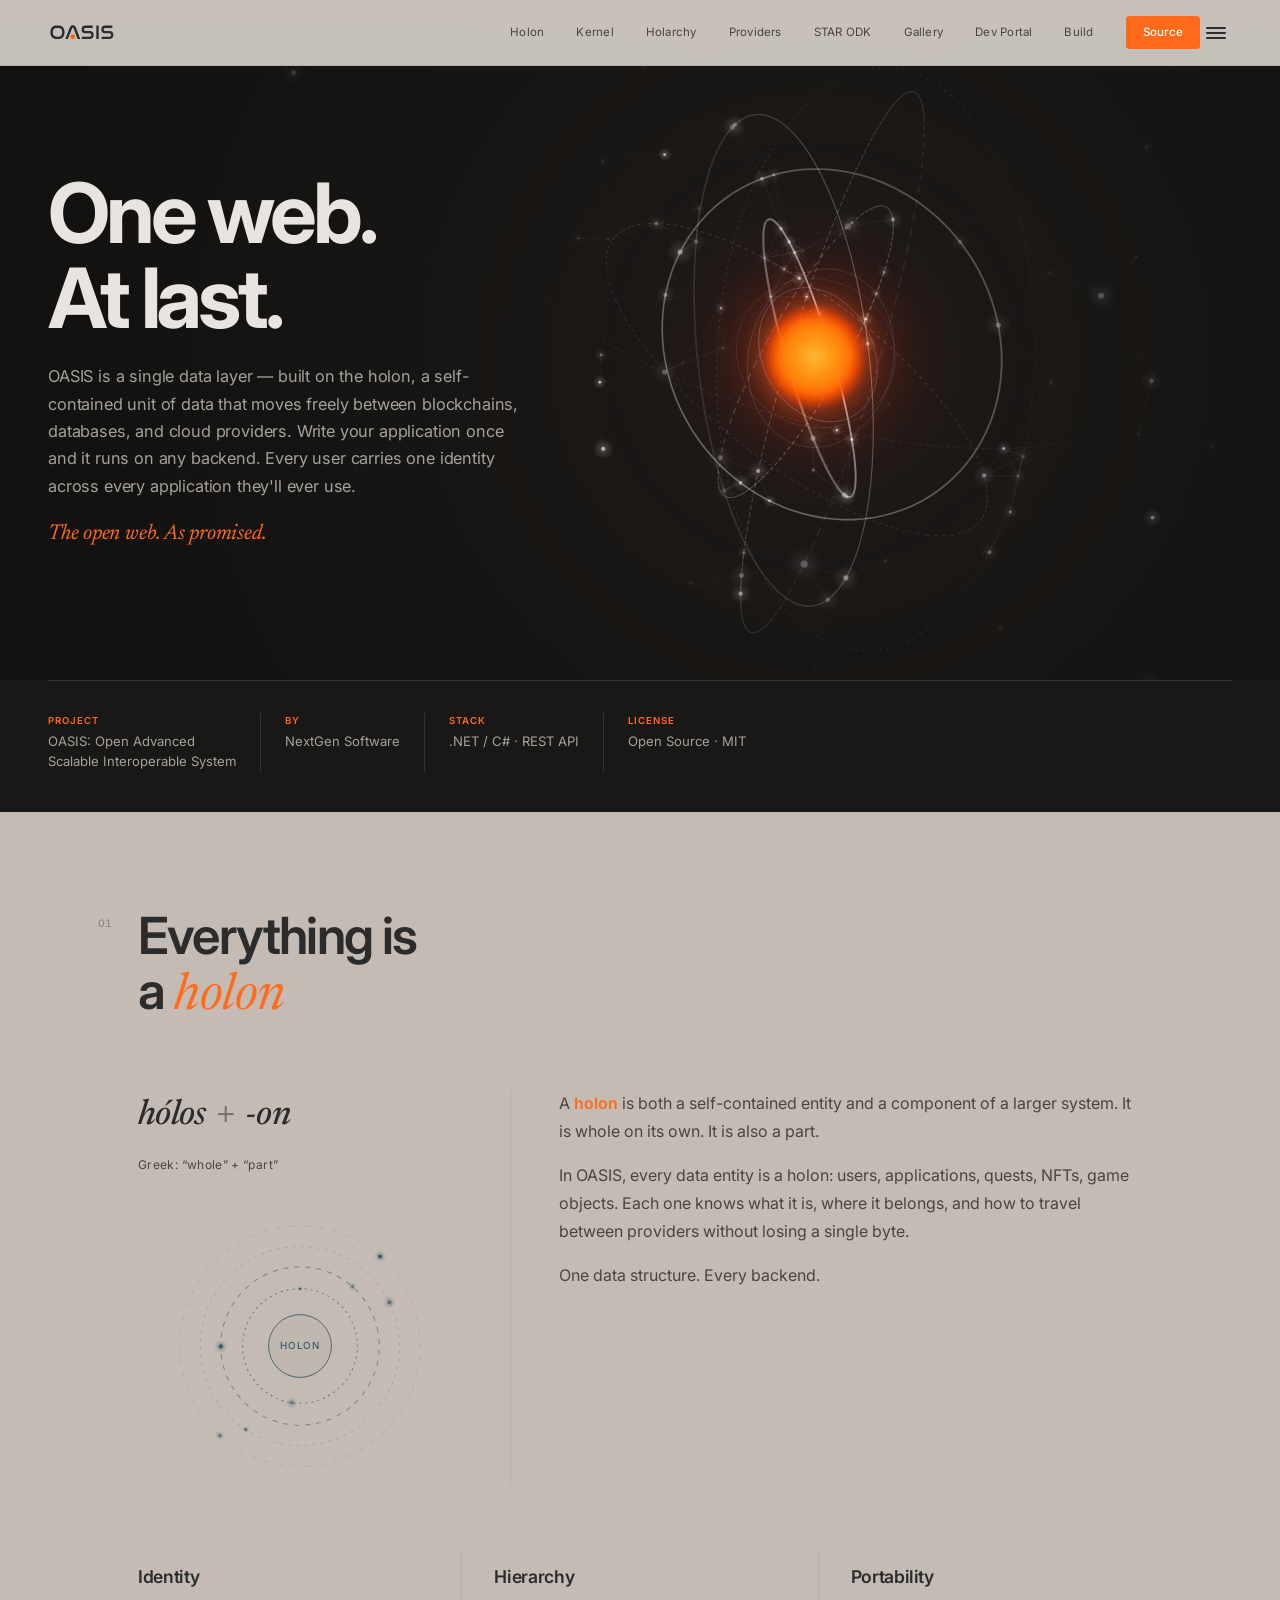
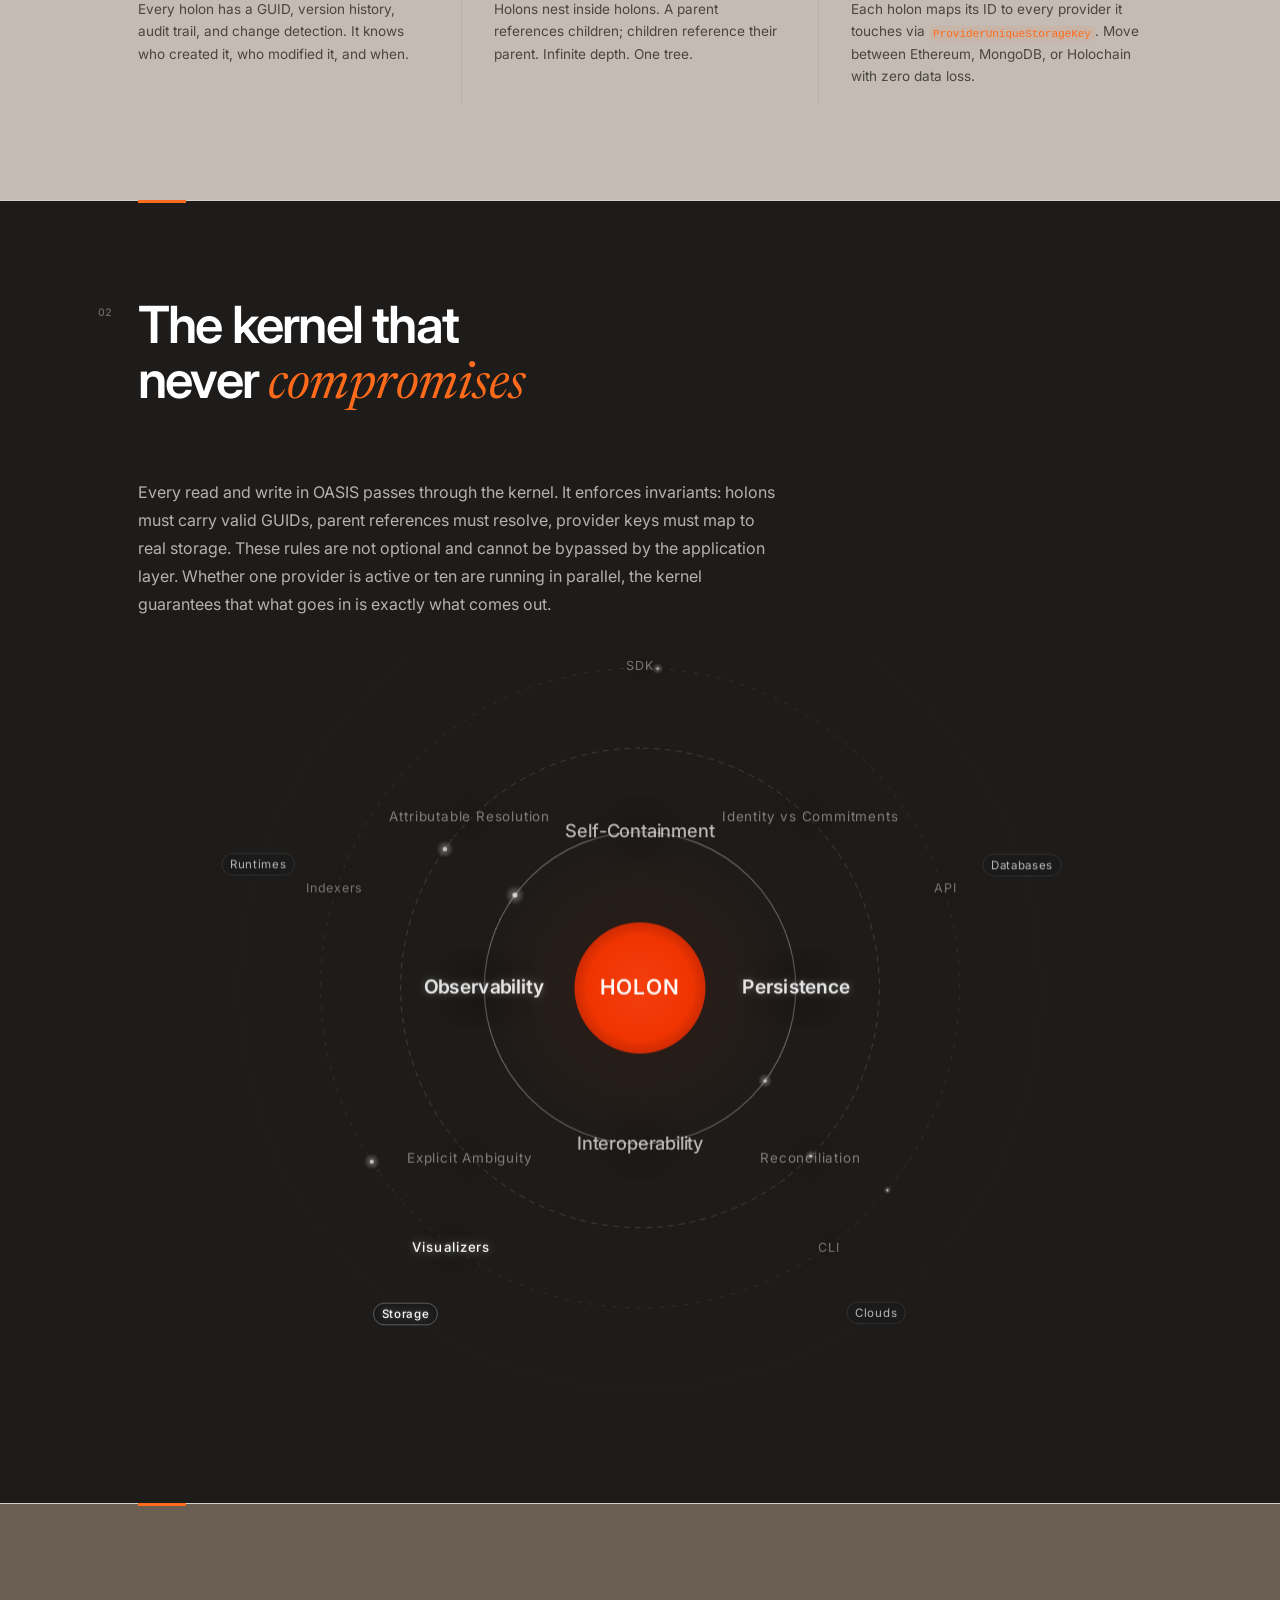
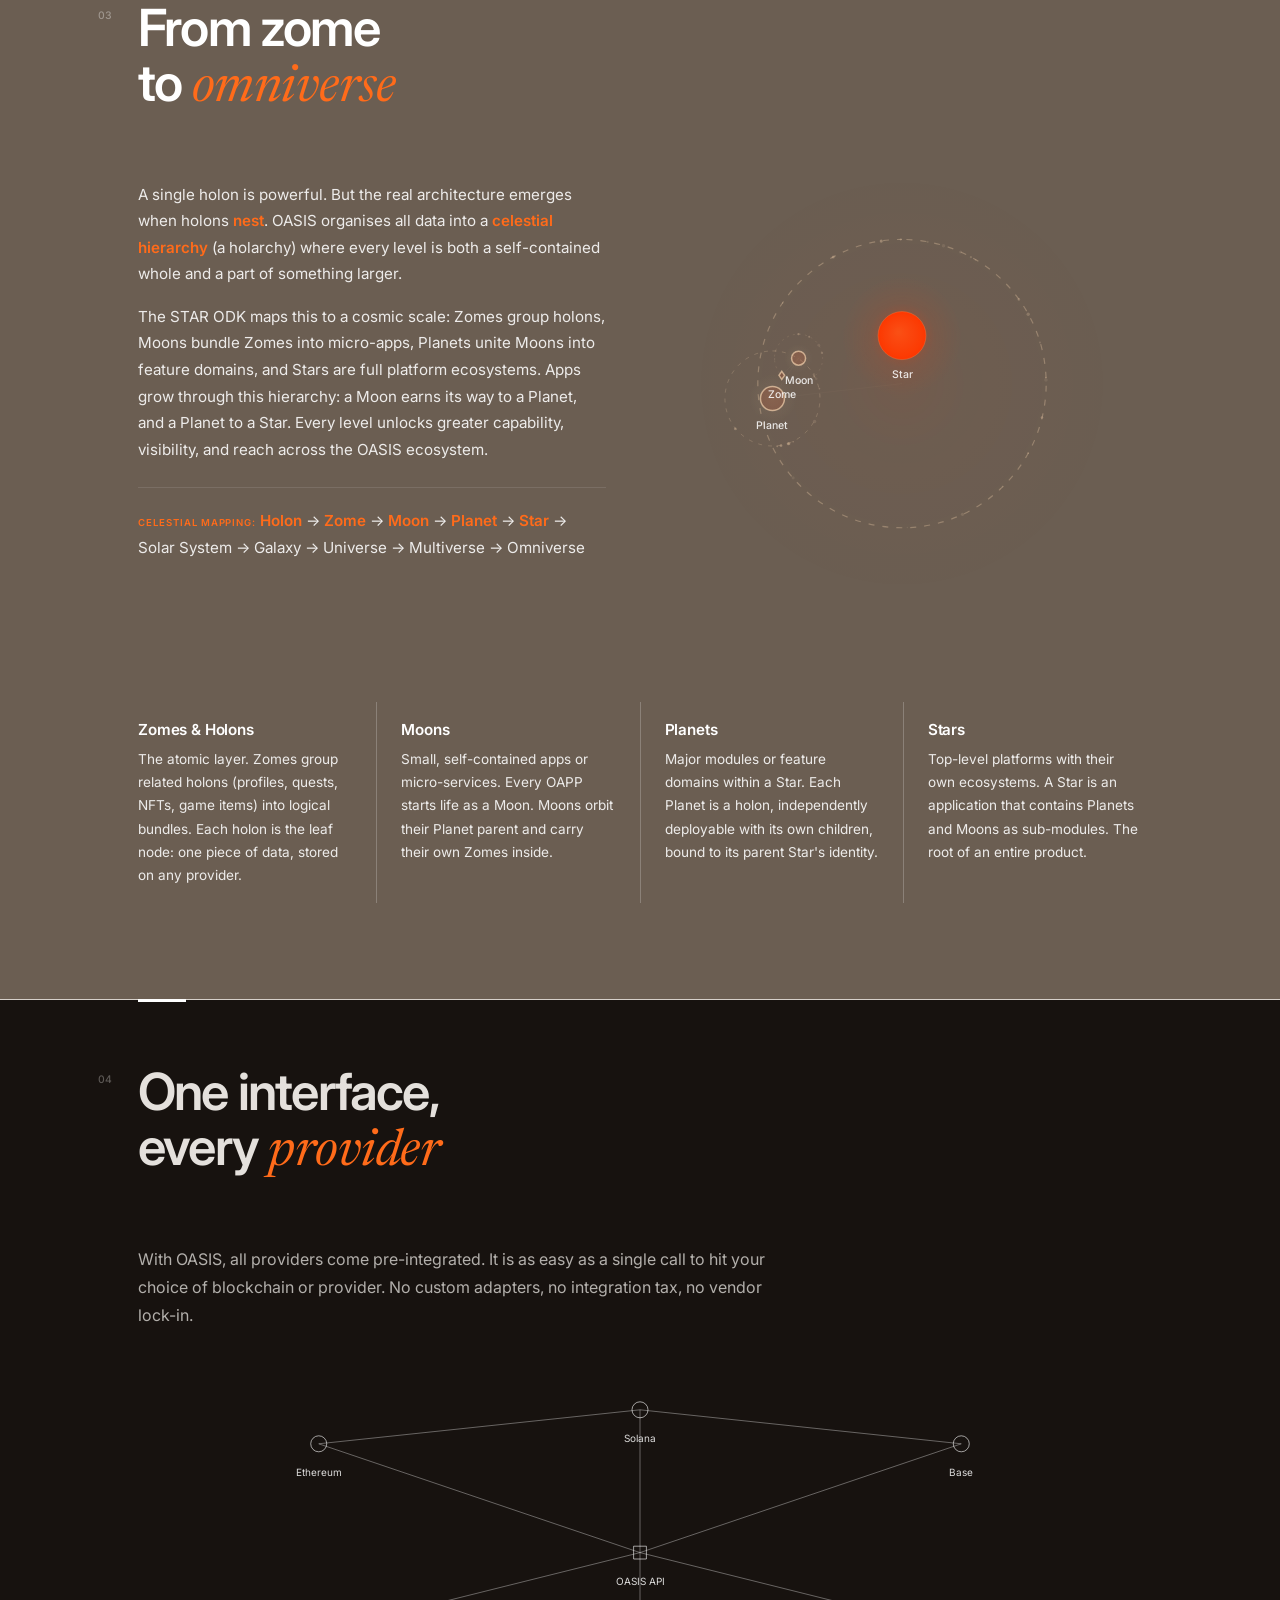
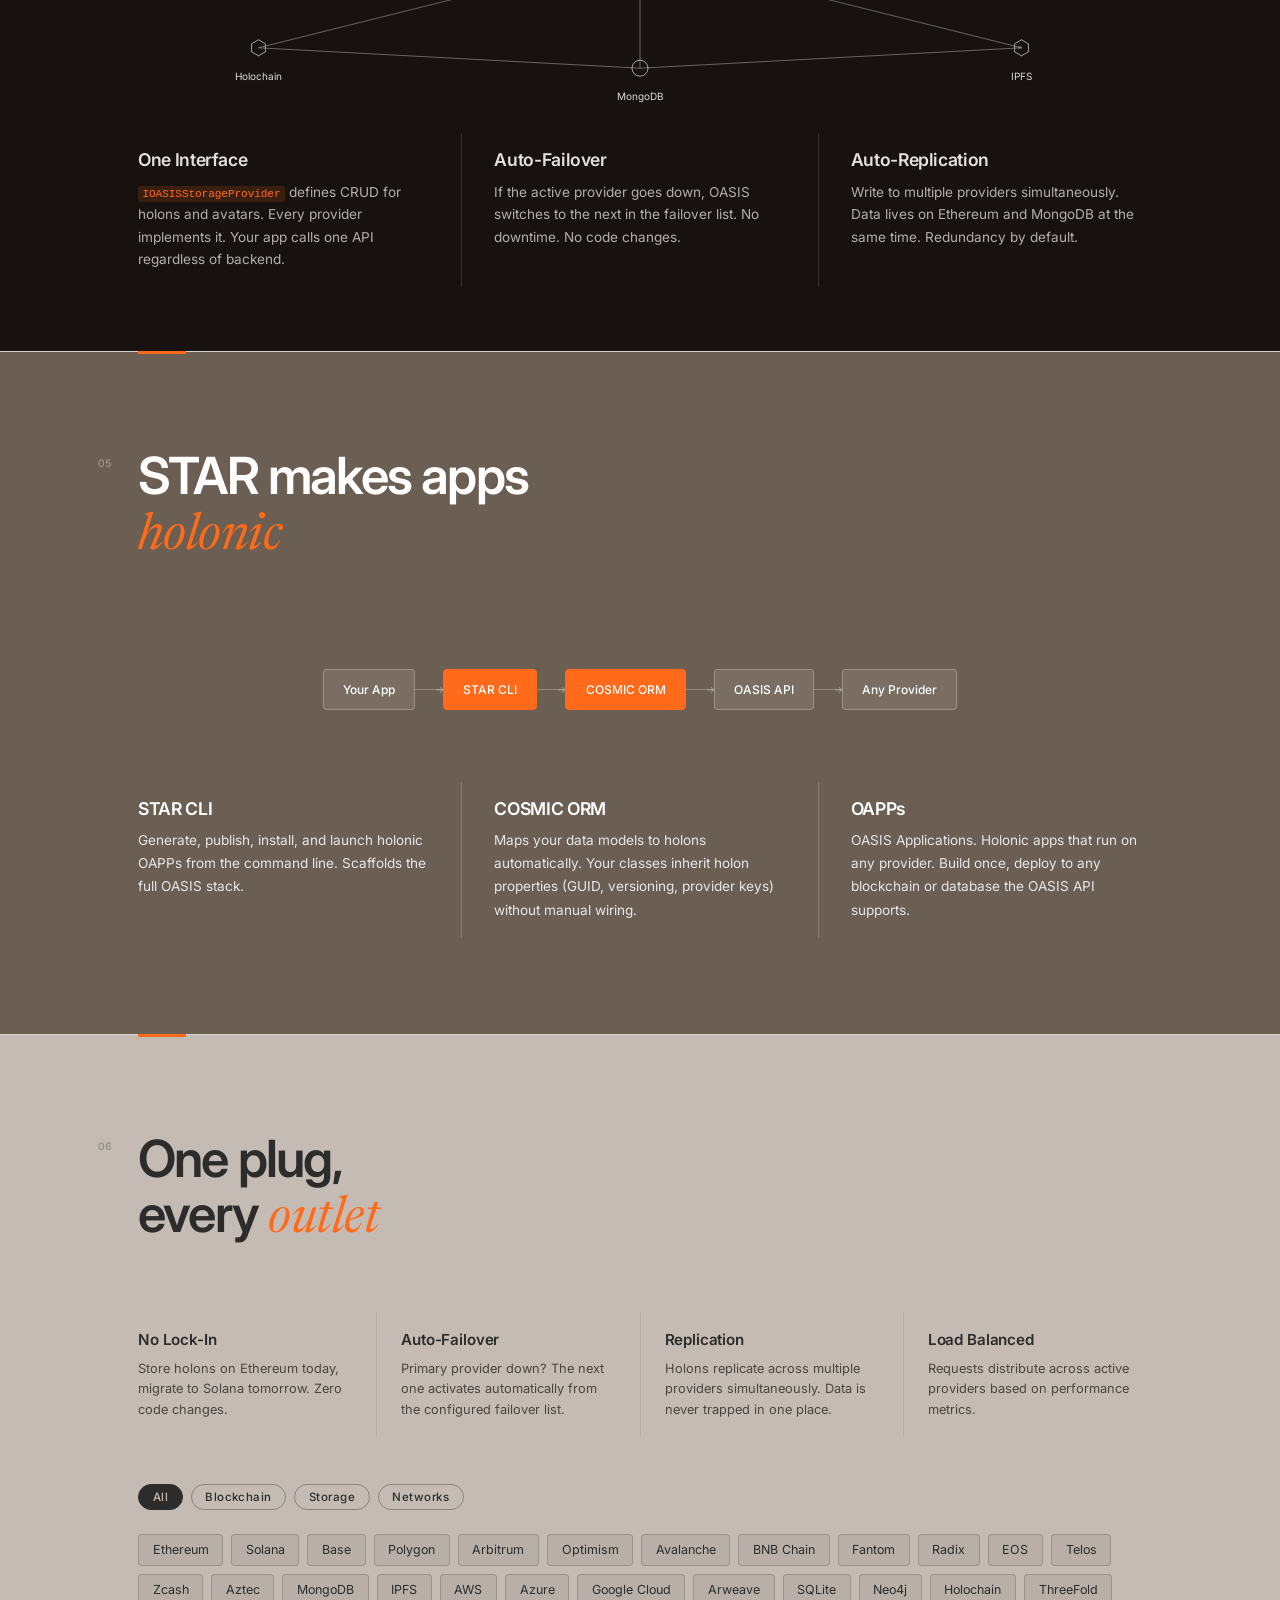
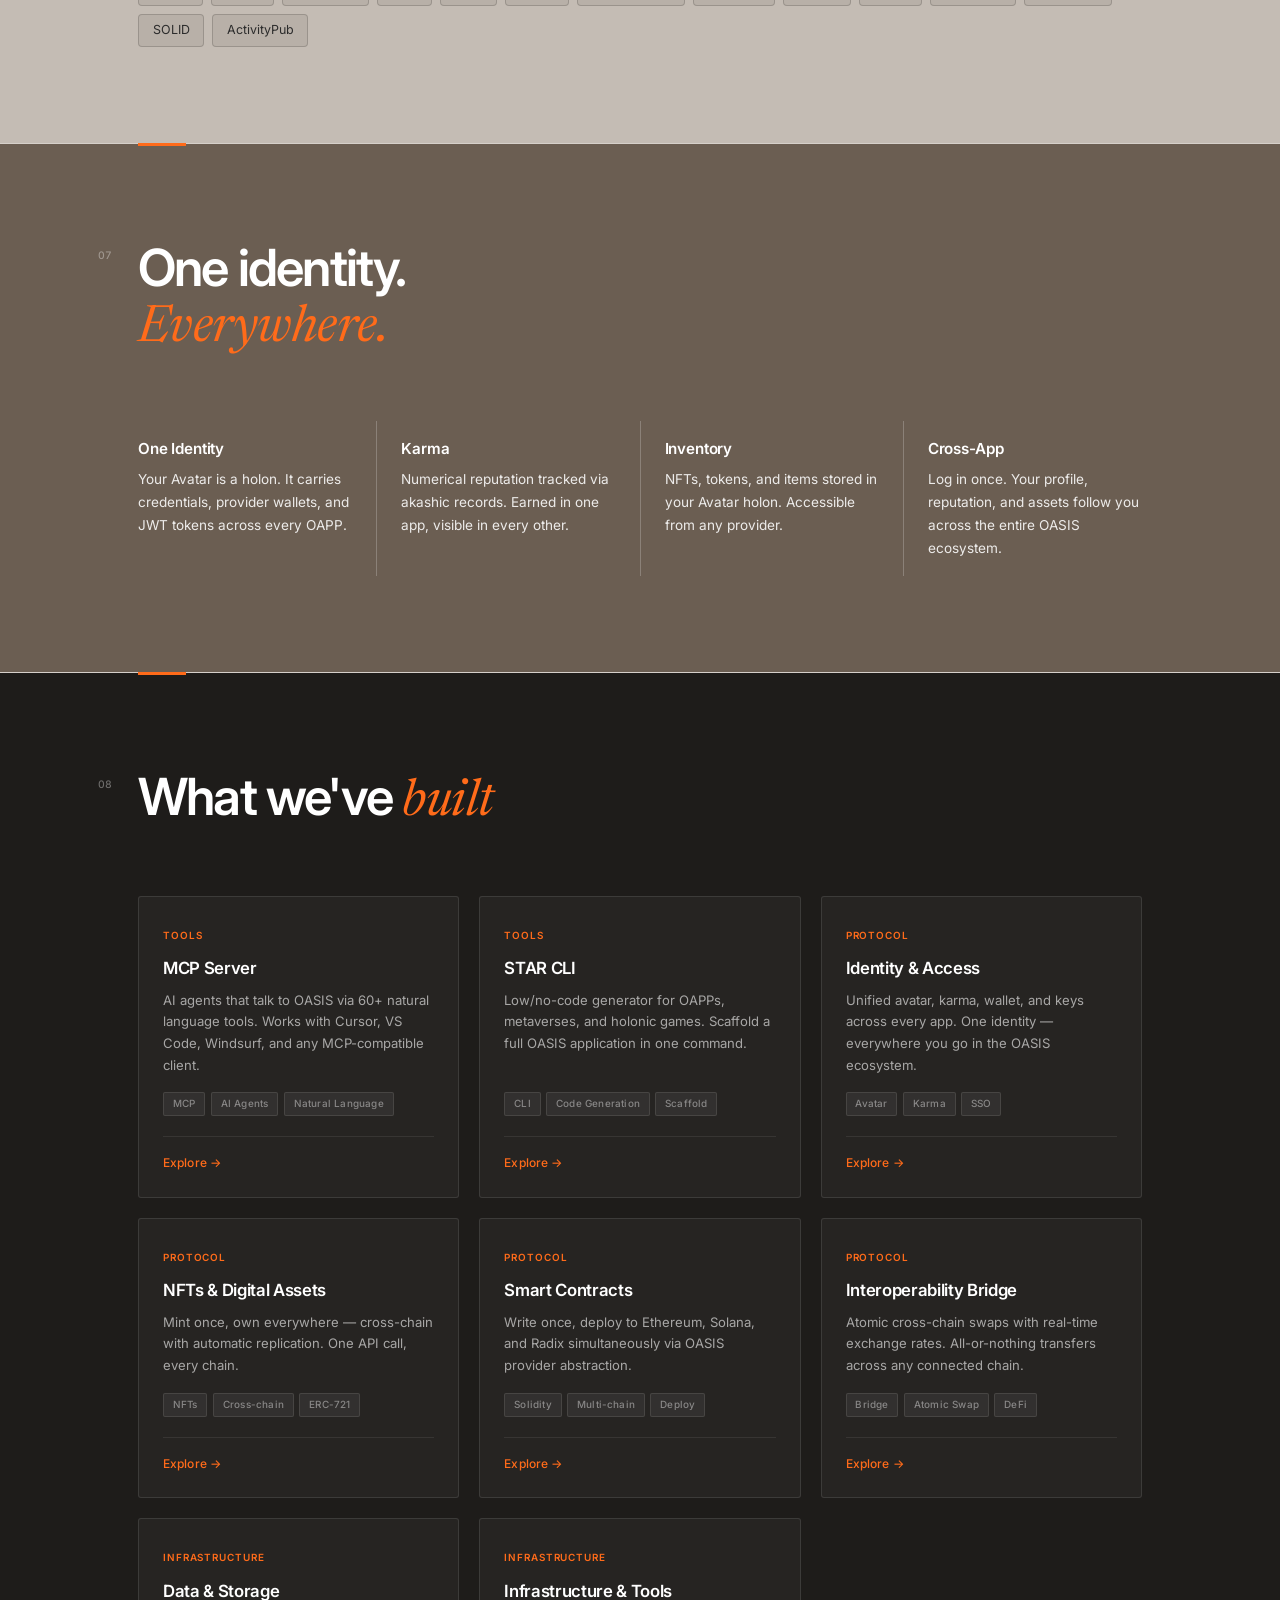
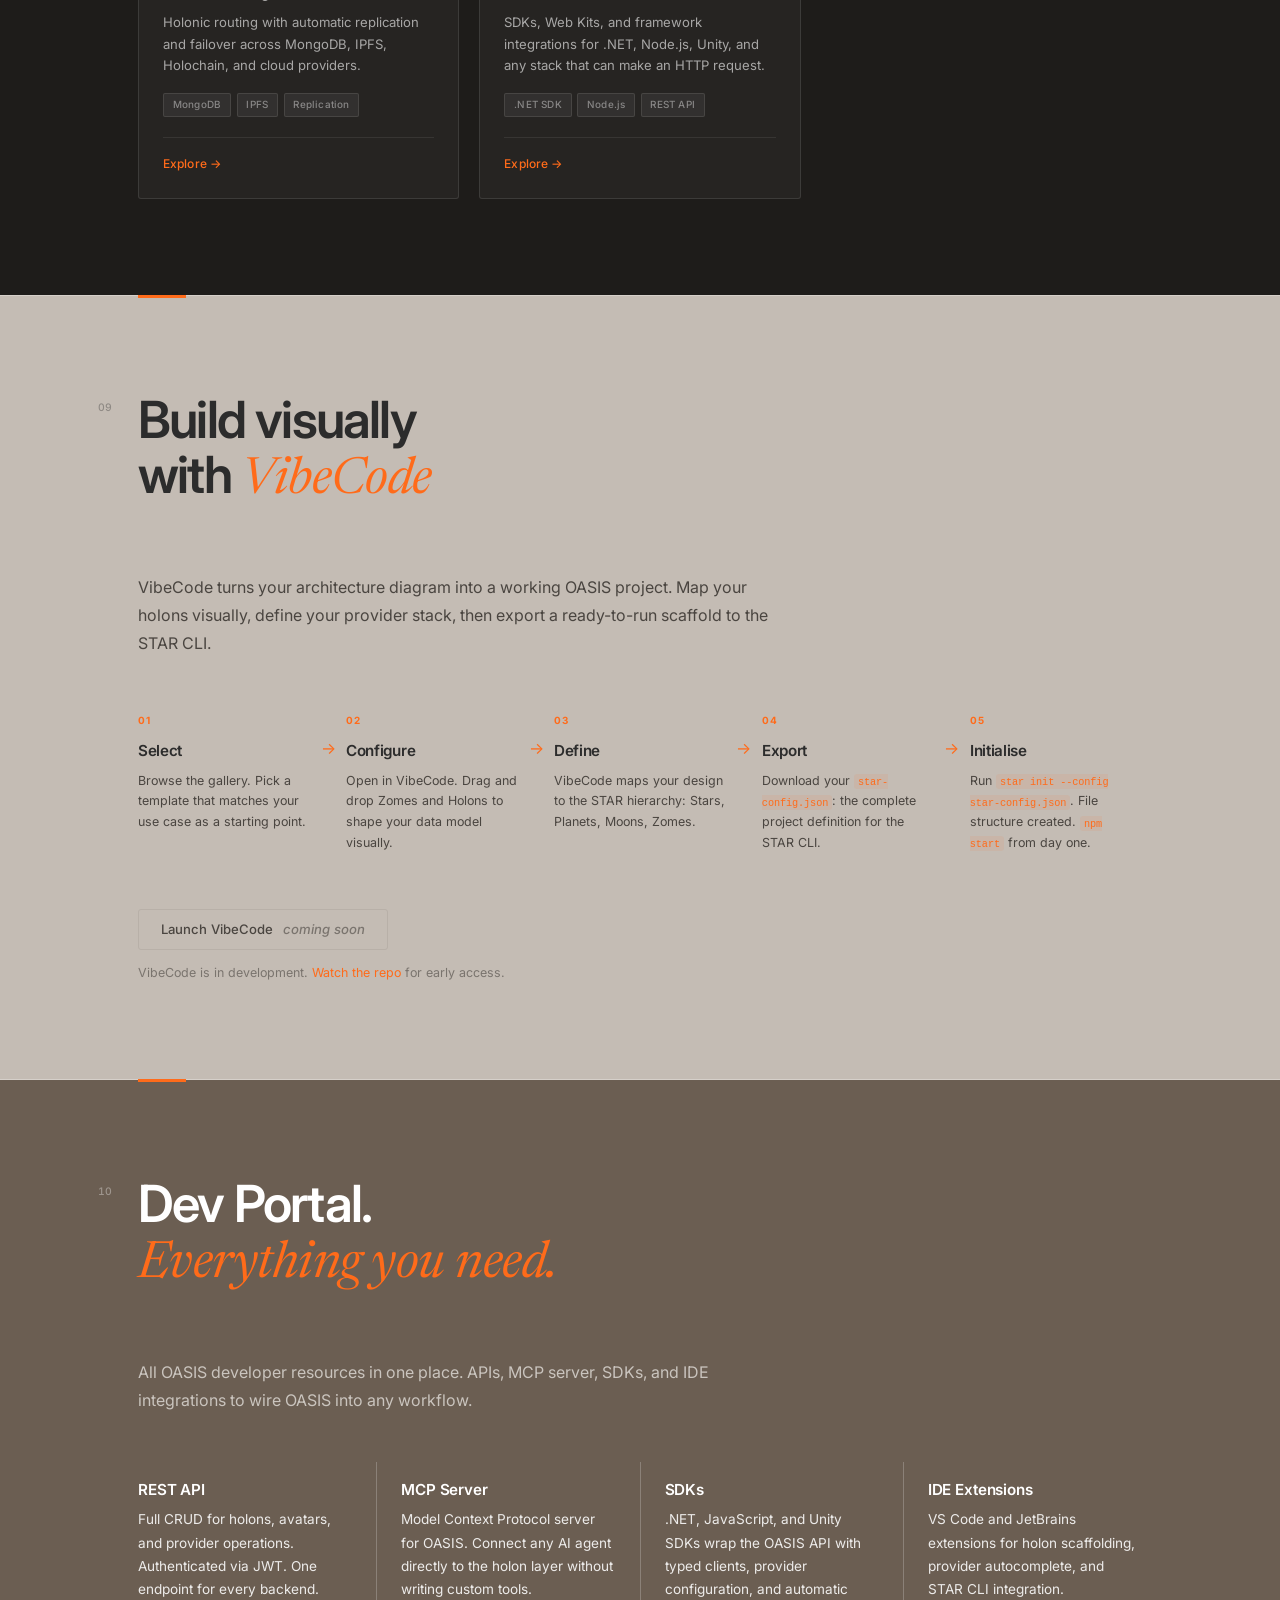
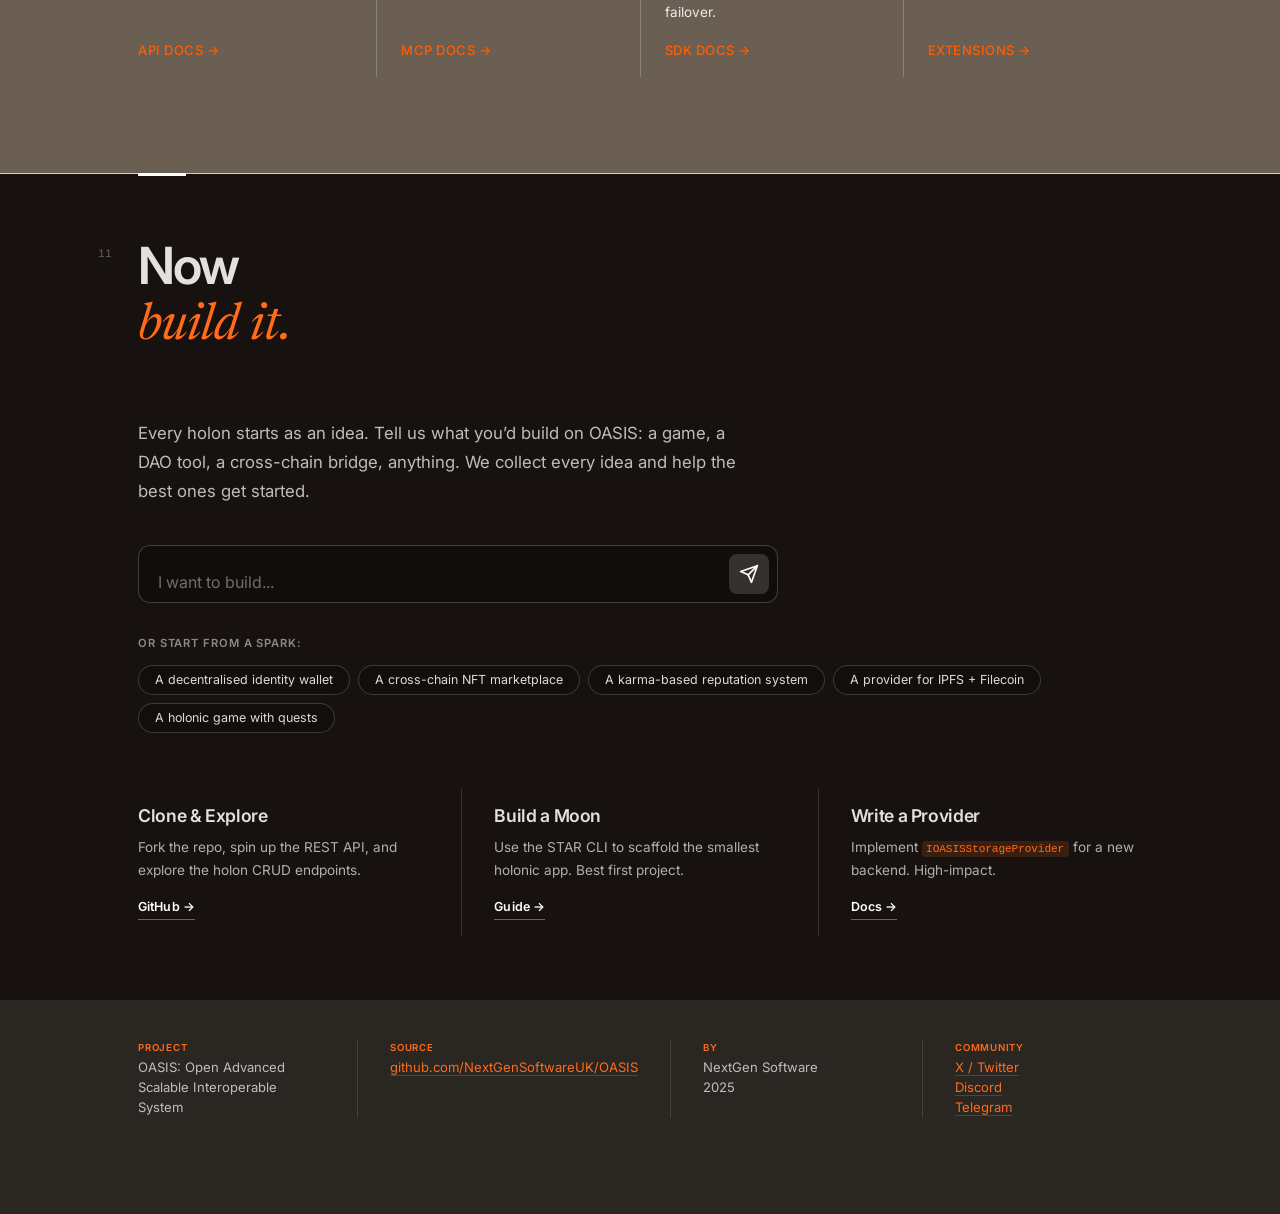
==== commit 850ed809: "feat: unique animations and accent colors for each product page Each of the 8 products now has its o" ====
--- a/index.html
+++ b/index.html
@@ -399,7 +399,7 @@
           <span class="gc-tag">Natural Language</span>
         </div>
         <div class="gc-foot">
-          <a href="product?p=mcp-server" class="gc-link">Explore &rarr;</a>
+          <a href="product#mcp-server" class="gc-link">Explore &rarr;</a>
         </div>
       </div>
 
@@ -413,7 +413,7 @@
           <span class="gc-tag">Scaffold</span>
         </div>
         <div class="gc-foot">
-          <a href="product?p=star-cli" class="gc-link">Explore &rarr;</a>
+          <a href="product#star-cli" class="gc-link">Explore &rarr;</a>
         </div>
       </div>
 
@@ -427,7 +427,7 @@
           <span class="gc-tag">SSO</span>
         </div>
         <div class="gc-foot">
-          <a href="product?p=identity" class="gc-link">Explore &rarr;</a>
+          <a href="product#identity" class="gc-link">Explore &rarr;</a>
         </div>
       </div>
 
@@ -441,7 +441,7 @@
           <span class="gc-tag">ERC-721</span>
         </div>
         <div class="gc-foot">
-          <a href="product?p=nfts" class="gc-link">Explore &rarr;</a>
+          <a href="product#nfts" class="gc-link">Explore &rarr;</a>
         </div>
       </div>
 
@@ -455,7 +455,7 @@
           <span class="gc-tag">Deploy</span>
         </div>
         <div class="gc-foot">
-          <a href="product?p=smart-contracts" class="gc-link">Explore &rarr;</a>
+          <a href="product#smart-contracts" class="gc-link">Explore &rarr;</a>
         </div>
       </div>
 
@@ -469,7 +469,7 @@
           <span class="gc-tag">DeFi</span>
         </div>
         <div class="gc-foot">
-          <a href="product?p=bridge" class="gc-link">Explore &rarr;</a>
+          <a href="product#bridge" class="gc-link">Explore &rarr;</a>
         </div>
       </div>
 
@@ -483,7 +483,7 @@
           <span class="gc-tag">Replication</span>
         </div>
         <div class="gc-foot">
-          <a href="product?p=data-storage" class="gc-link">Explore &rarr;</a>
+          <a href="product#data-storage" class="gc-link">Explore &rarr;</a>
         </div>
       </div>
 
@@ -497,7 +497,7 @@
           <span class="gc-tag">REST API</span>
         </div>
         <div class="gc-foot">
-          <a href="product?p=infrastructure" class="gc-link">Explore &rarr;</a>
+          <a href="product#infrastructure" class="gc-link">Explore &rarr;</a>
         </div>
       </div>
 
--- a/css/style.css
+++ b/css/style.css
@@ -1537,7 +1537,7 @@
   margin: 0 auto;
   padding: 2.5rem var(--page-pad) 3rem;
   display: grid;
-  grid-template-columns: 1fr 1px 1fr 1px 1fr;
+  grid-template-columns: 1fr 1px 1fr 1px 1fr 1px 1fr;
   gap: 0 2rem;
   position: relative;
   color: var(--white);
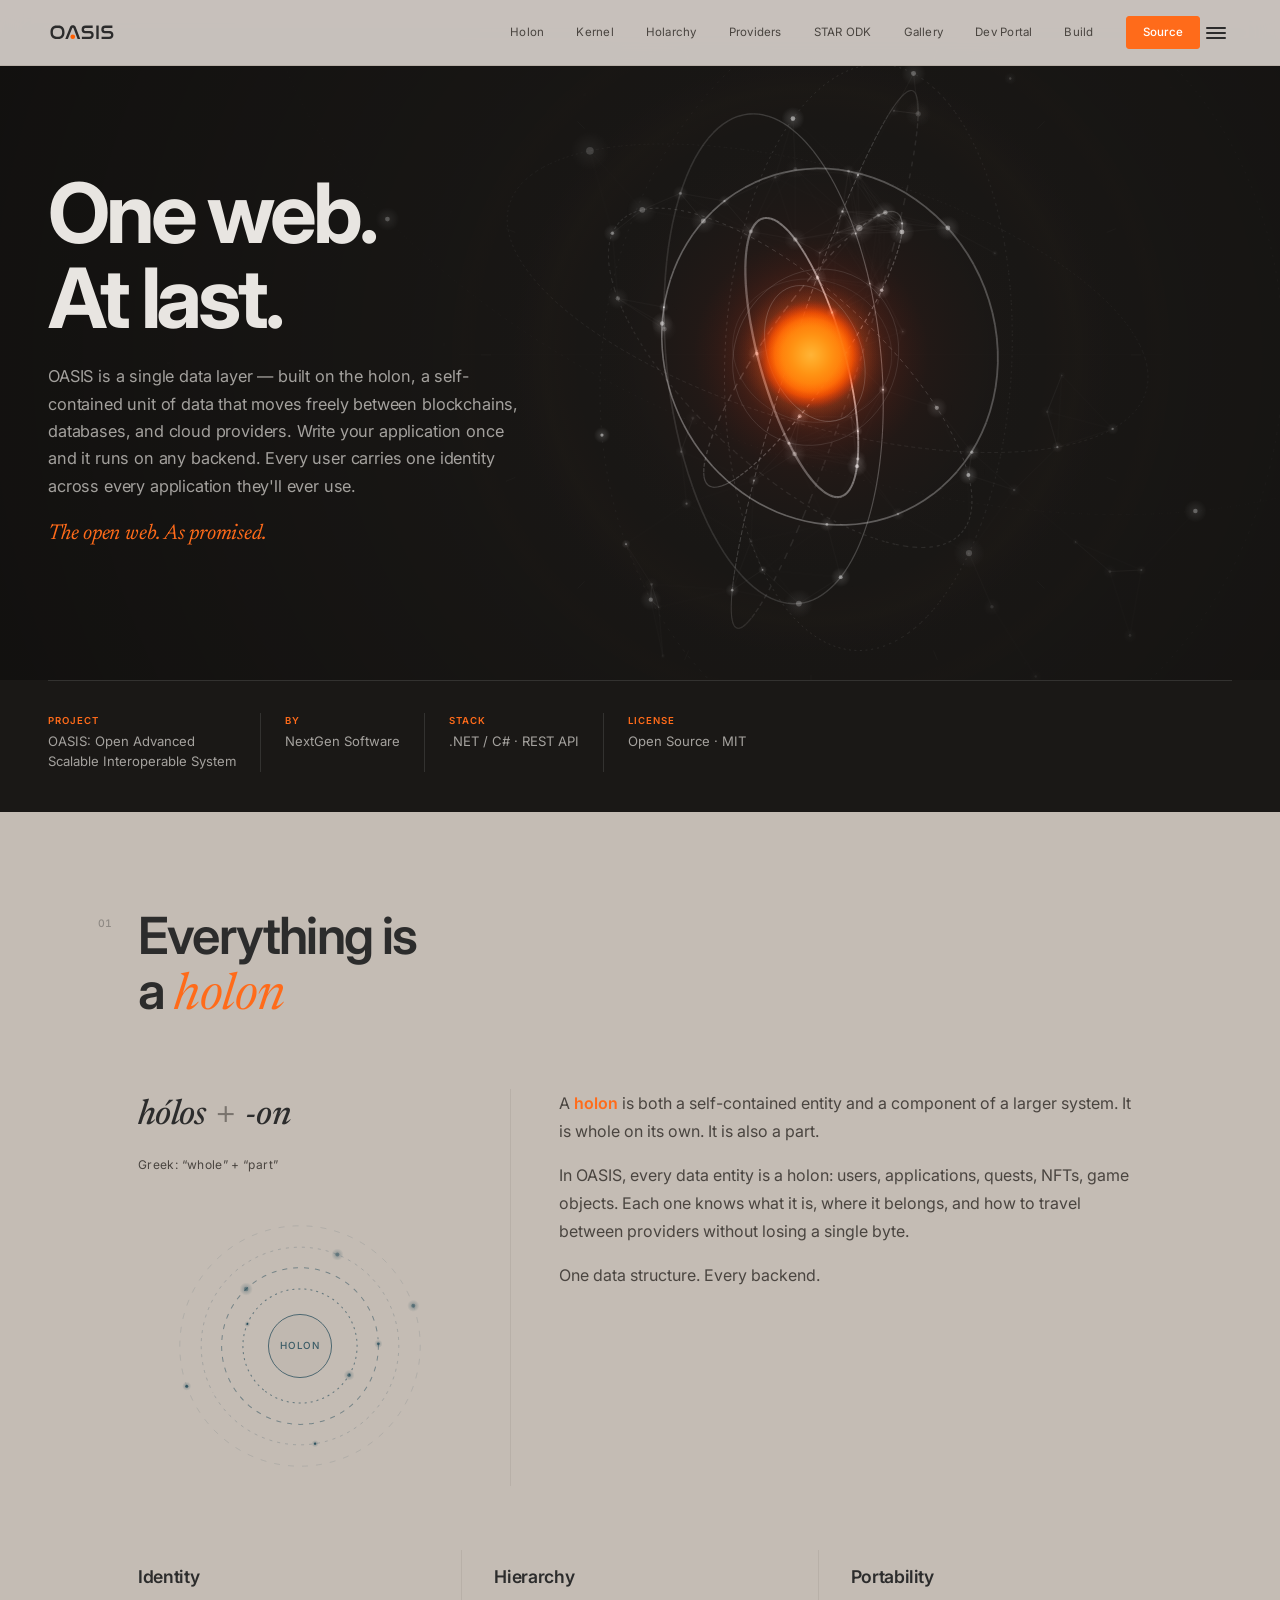
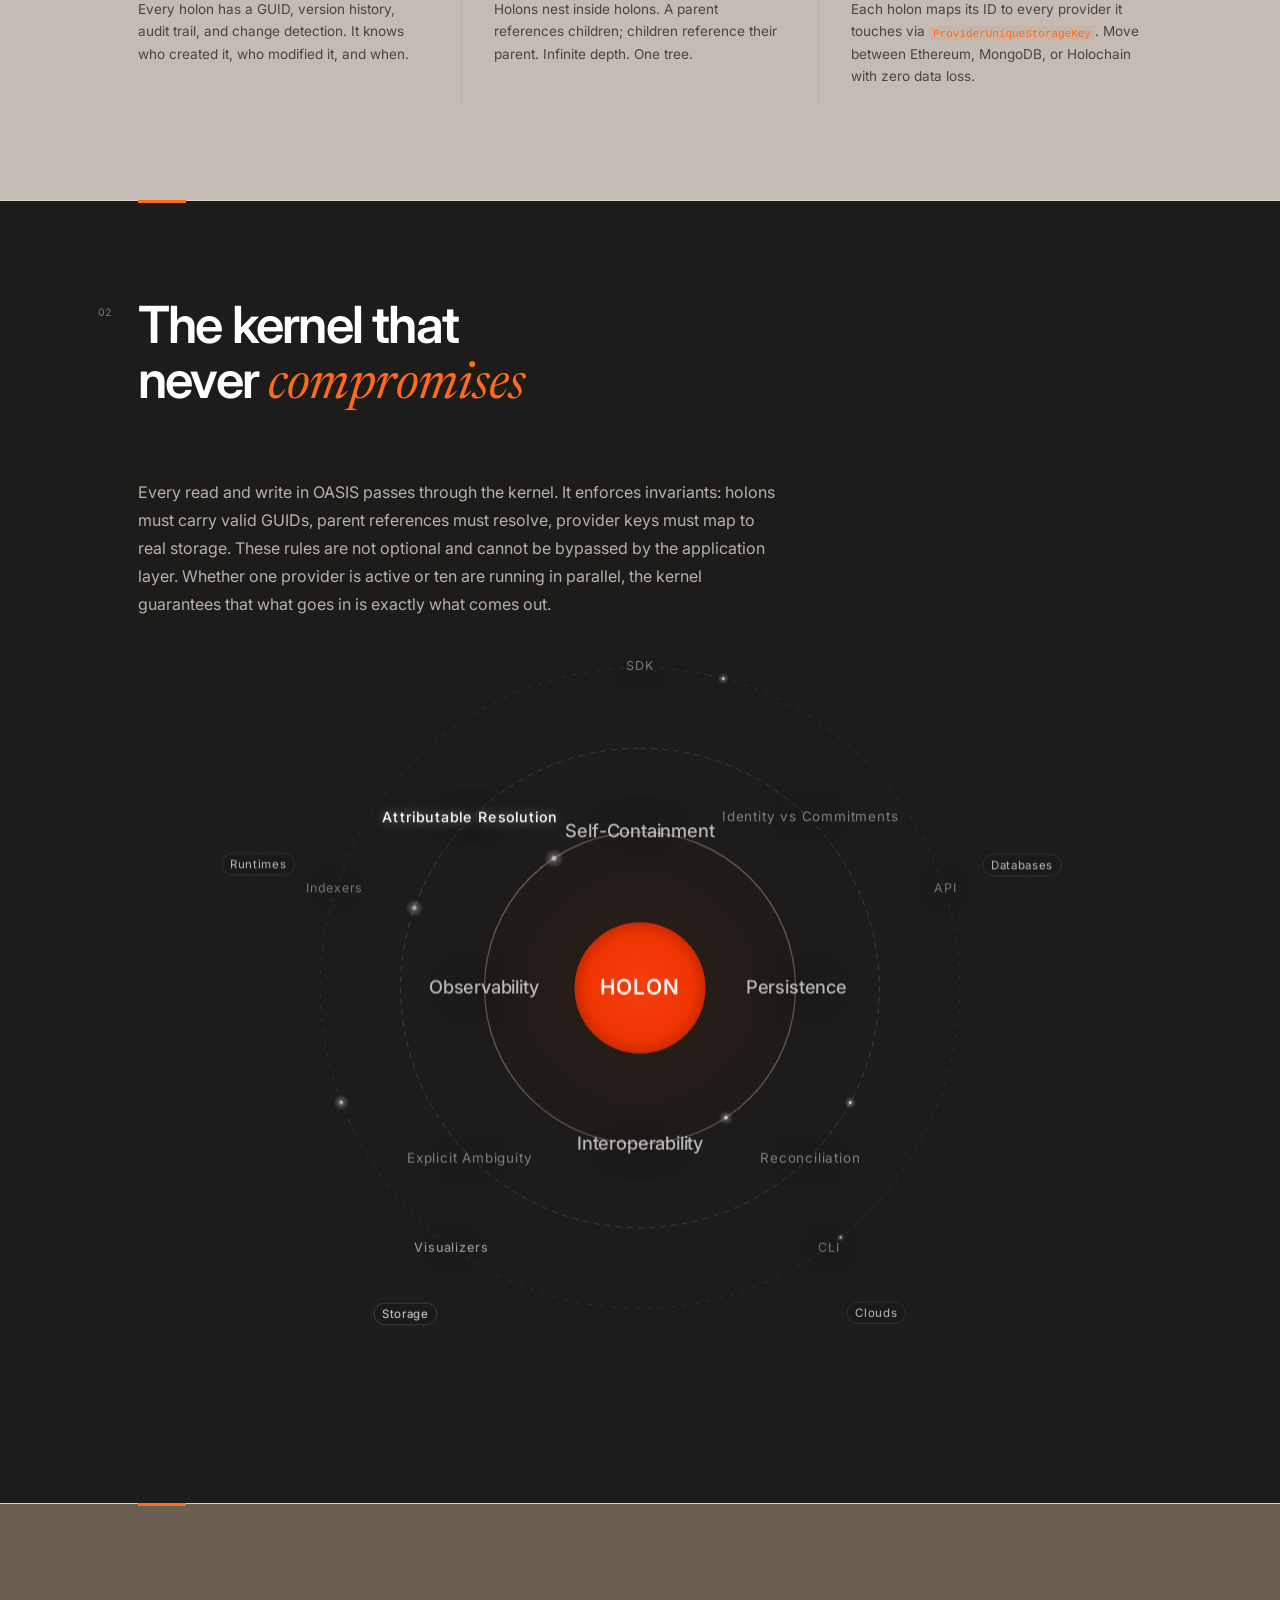
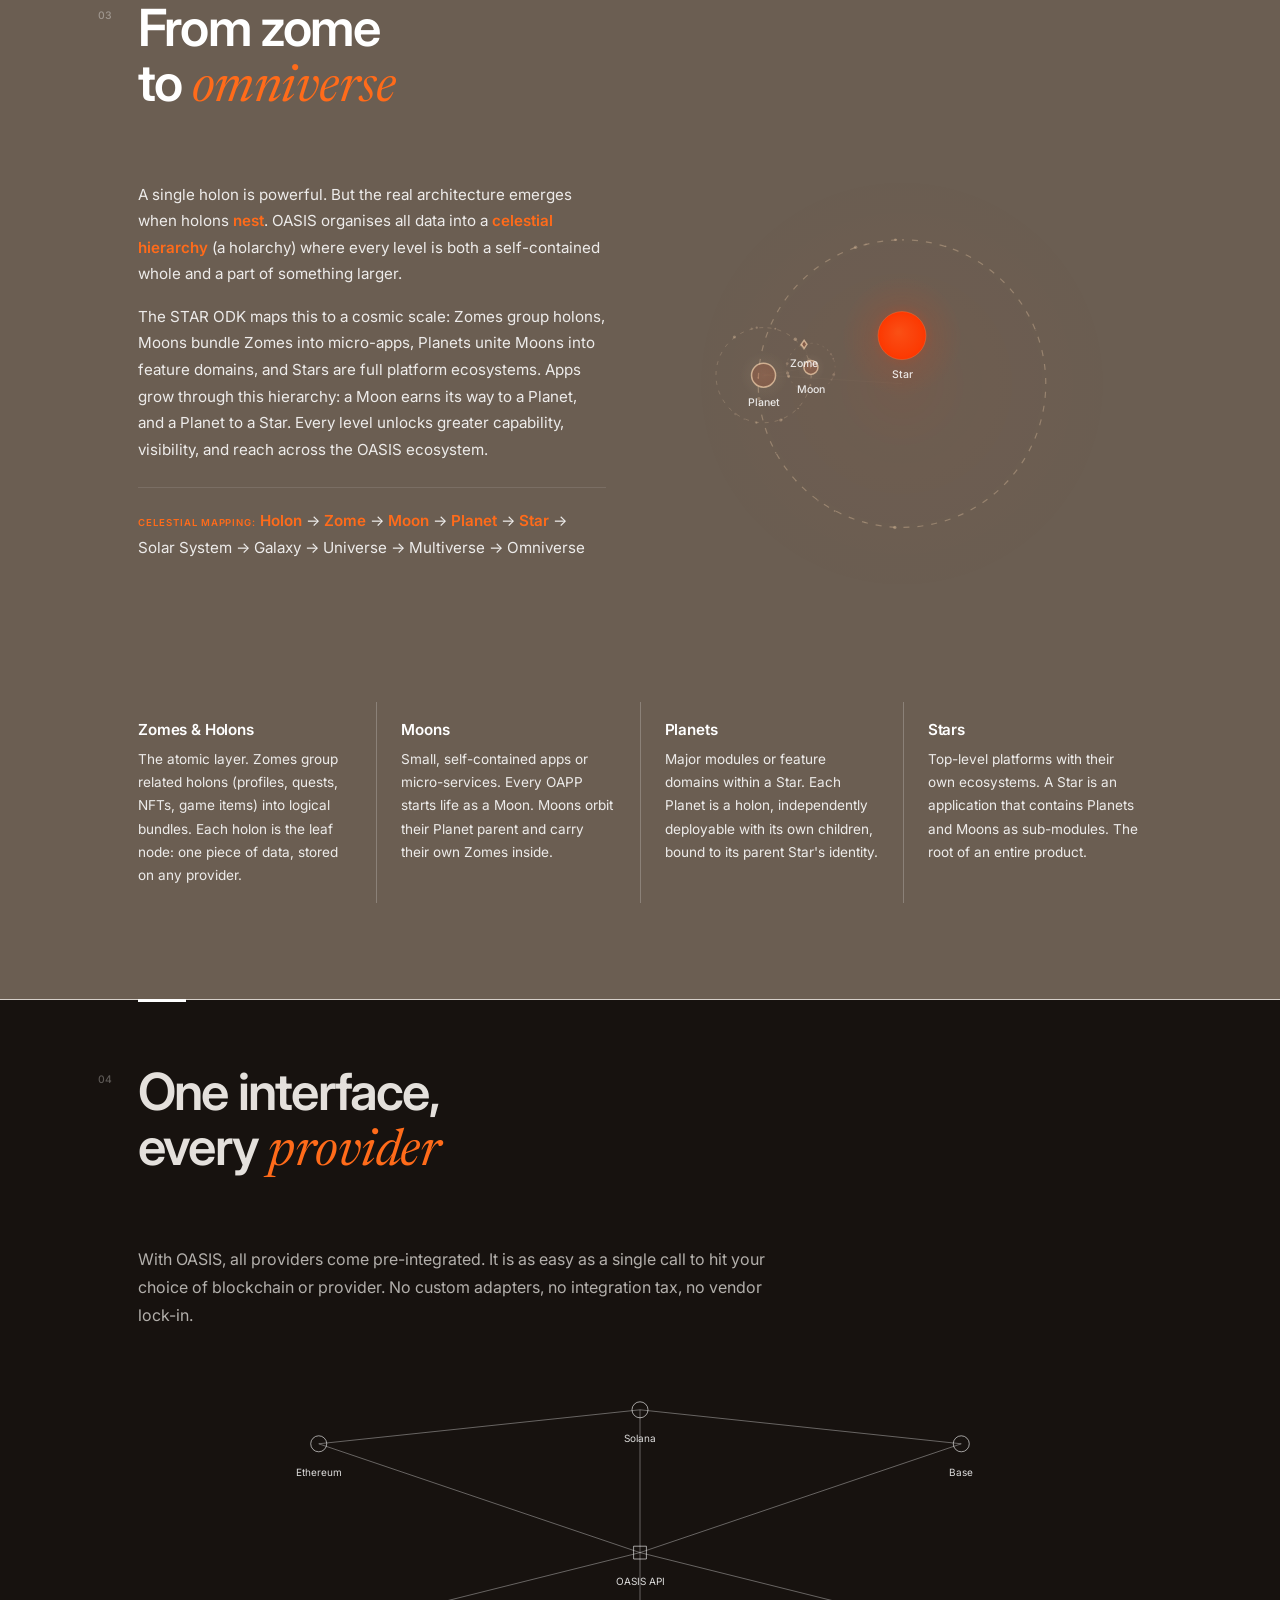
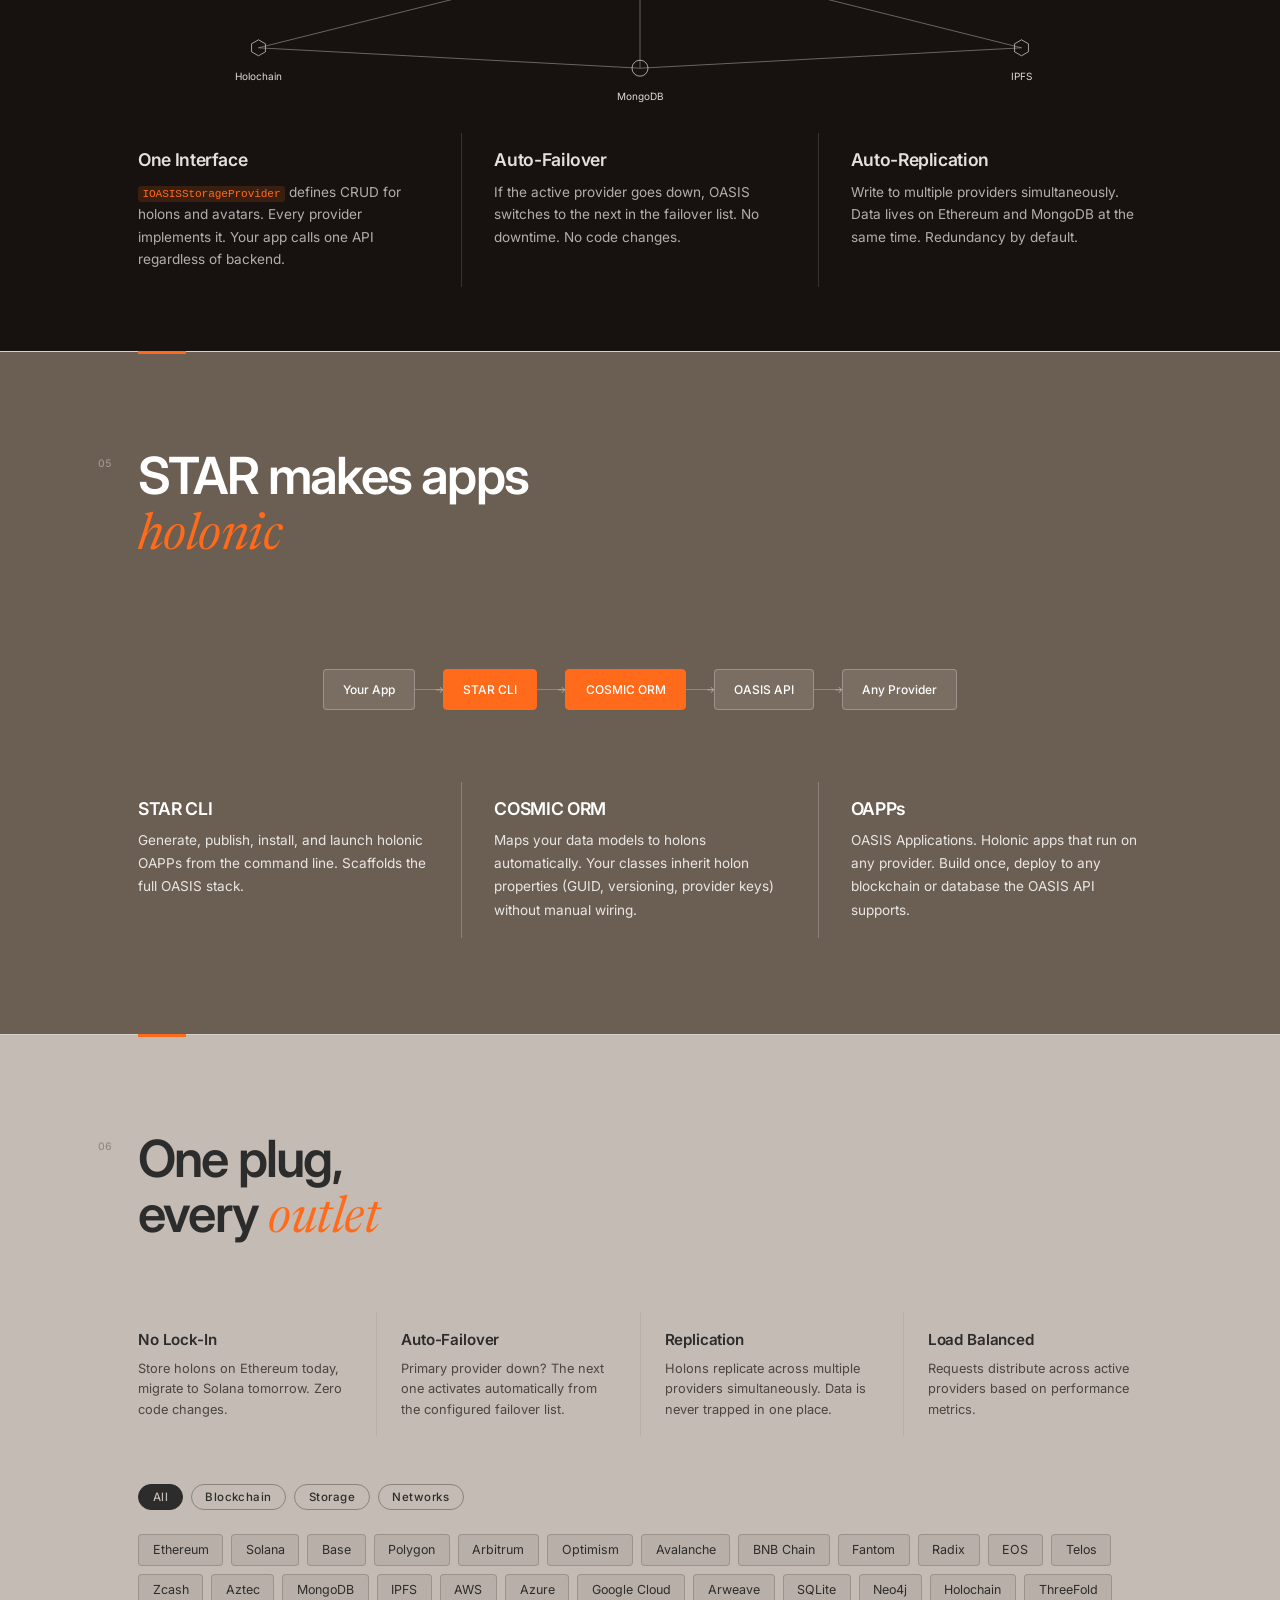
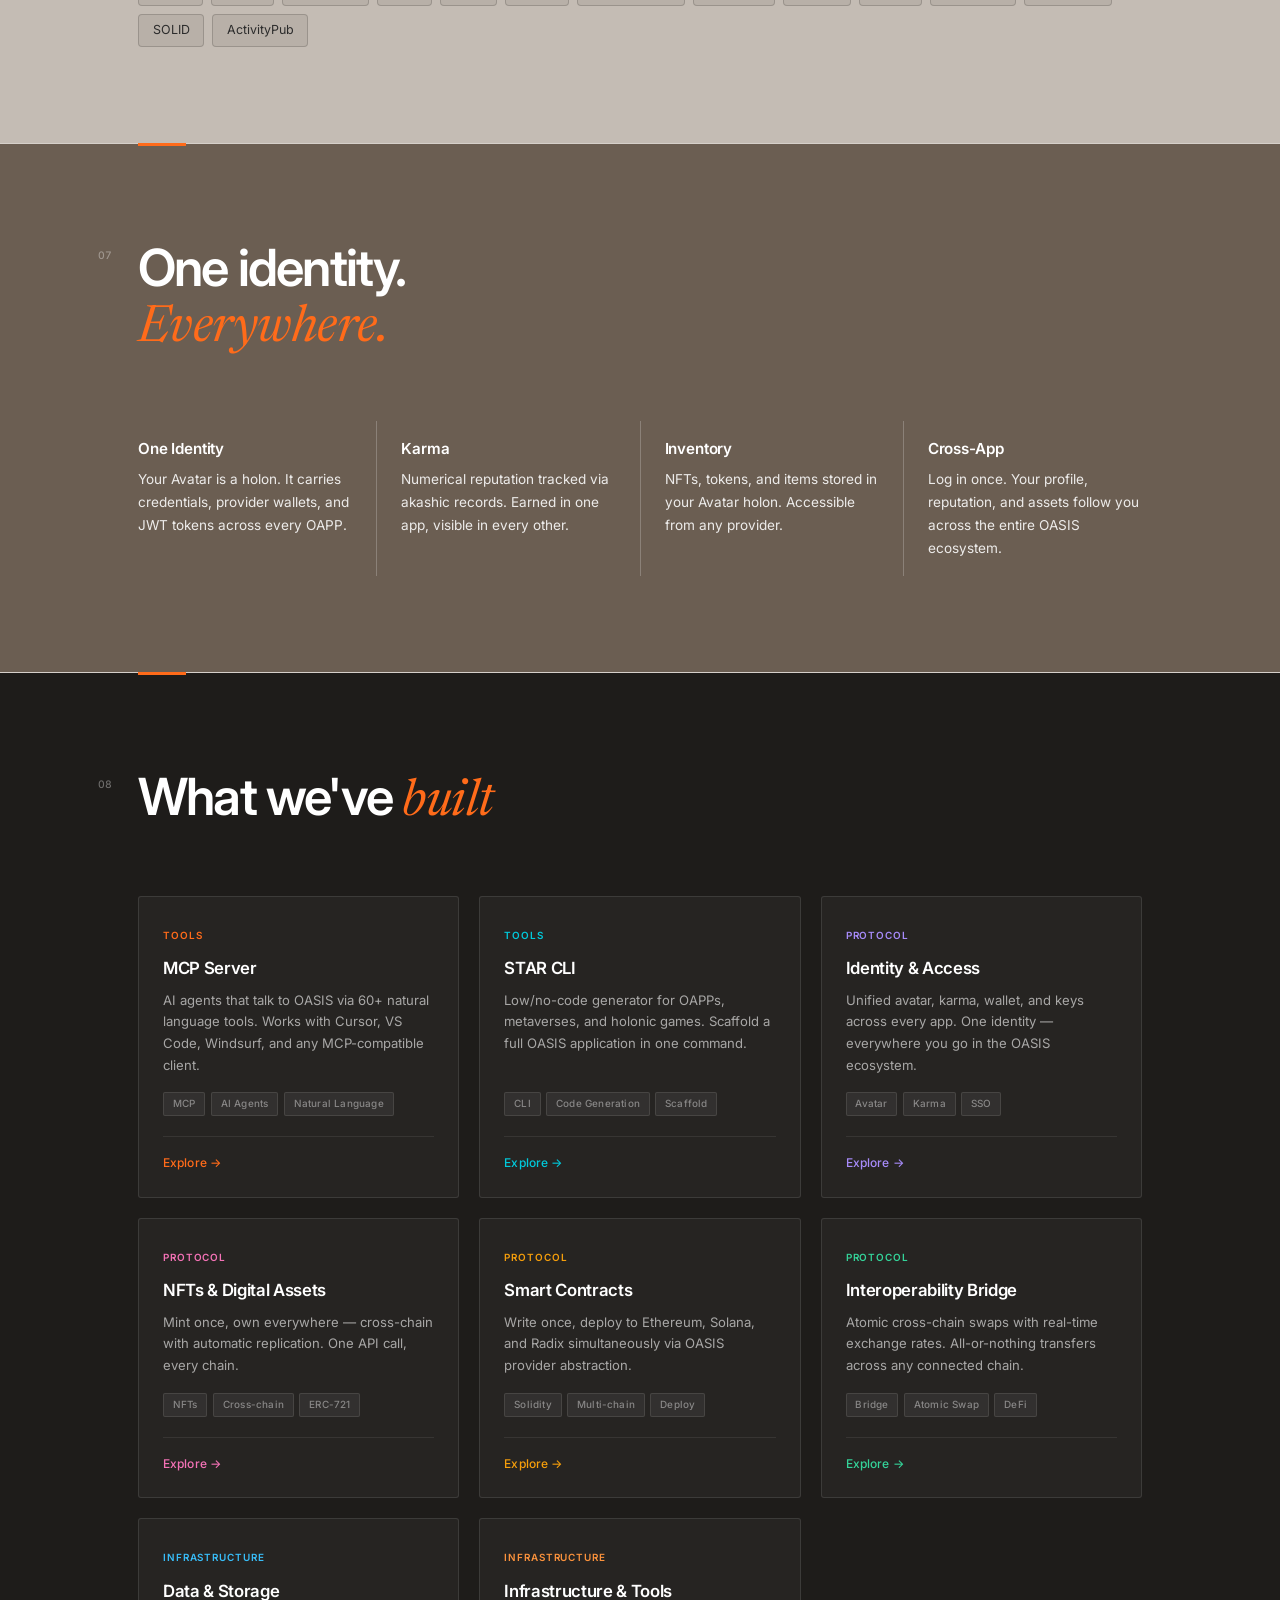
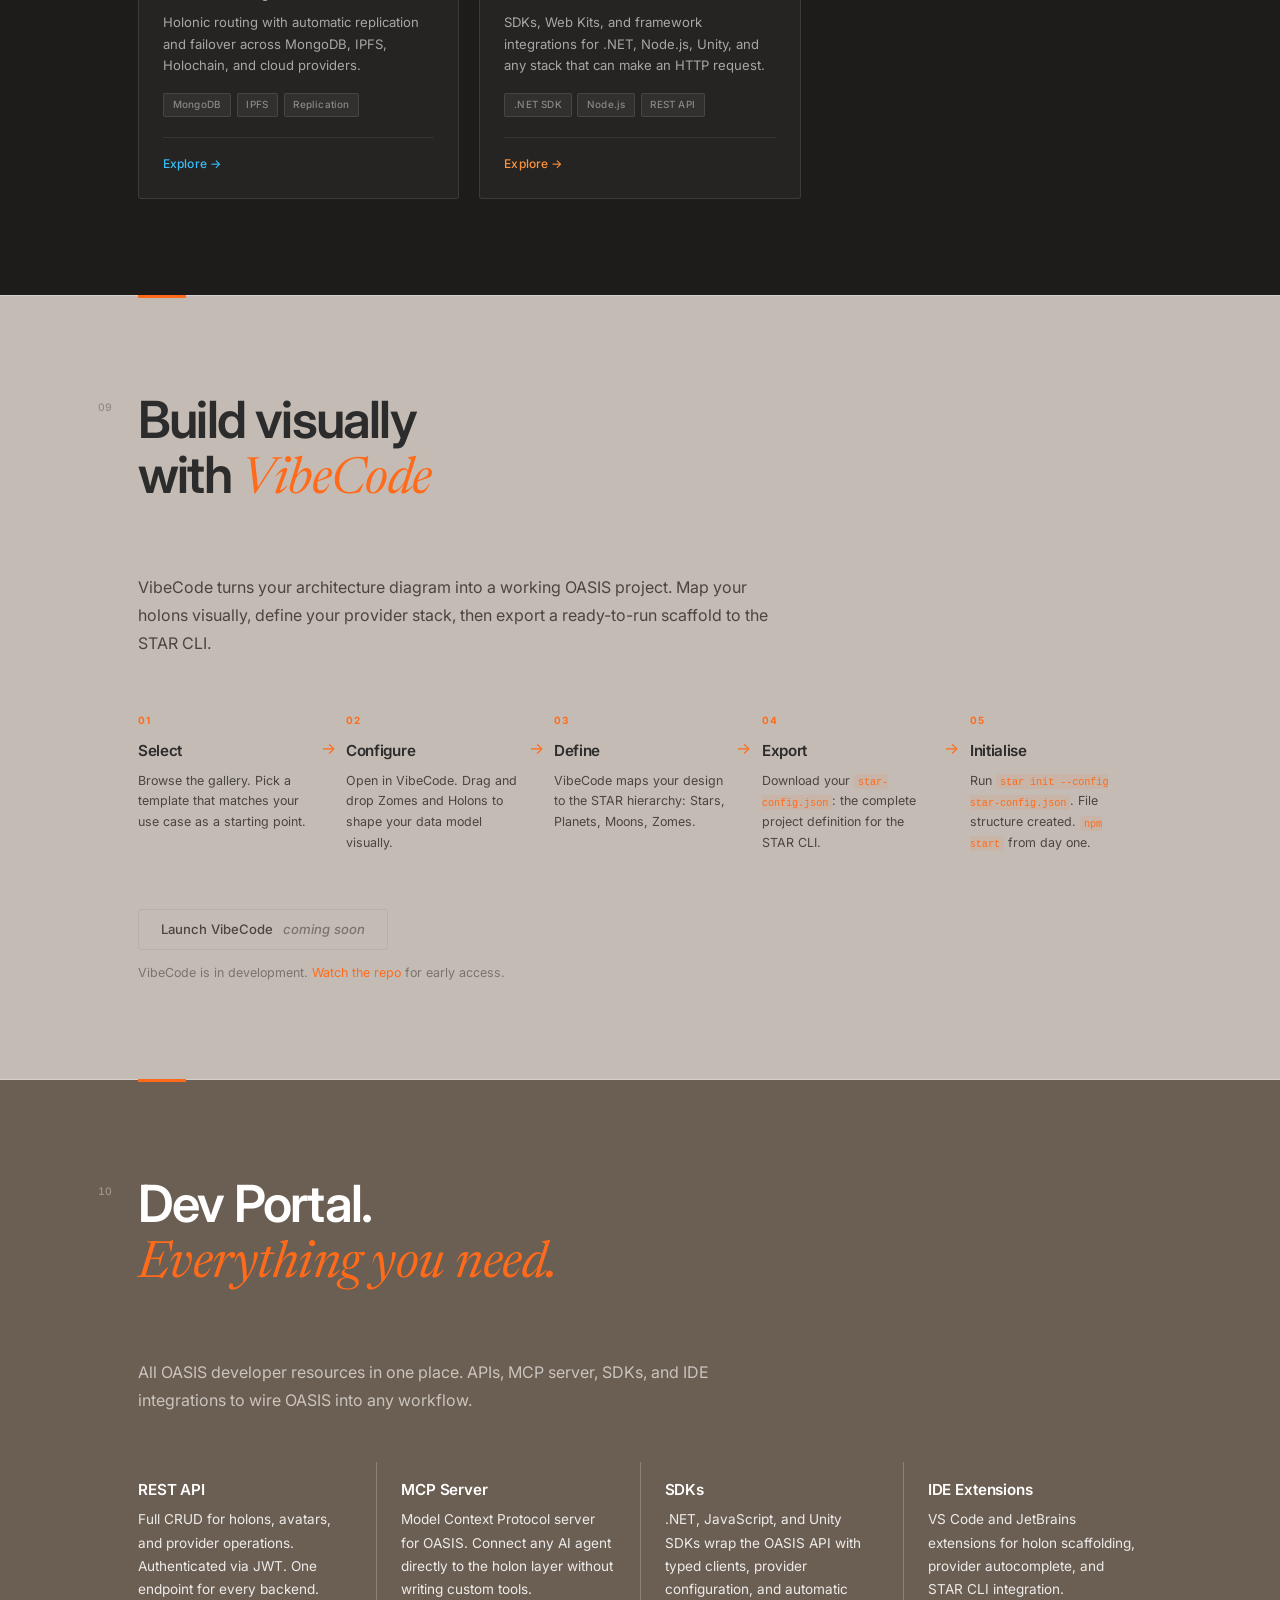
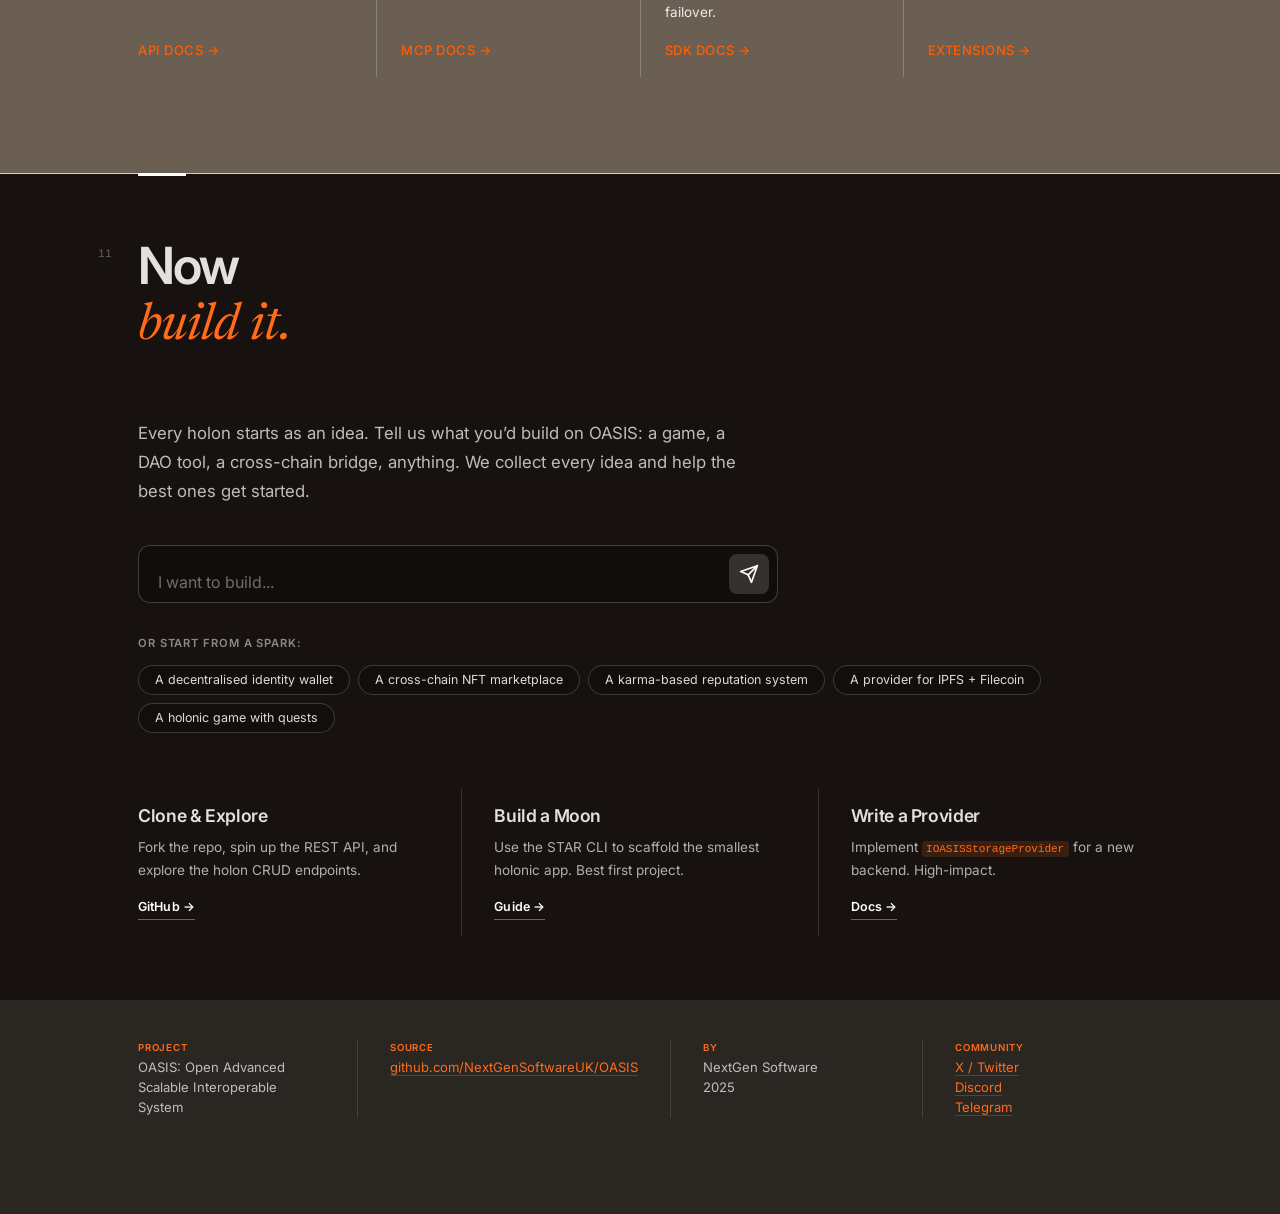
==== commit ada15227: "feat: clickable gallery cards with per-product accent colors, mouseover feature activation - Gallery" ====
--- a/index.html
+++ b/index.html
@@ -389,7 +389,7 @@
 
     <div class="gallery-grid stagger" id="galleryGrid">
 
-      <div class="gallery-card">
+      <a href="product.html?p=mcp-server" class="gallery-card" style="--gc-accent:255,107,26">
         <div class="gc-top"><span class="gc-cat">Tools</span></div>
         <h3 class="gc-title">MCP Server</h3>
         <p class="gc-desc">AI agents that talk to OASIS via 60+ natural language tools. Works with Cursor, VS Code, Windsurf, and any MCP-compatible client.</p>
@@ -399,11 +399,11 @@
           <span class="gc-tag">Natural Language</span>
         </div>
         <div class="gc-foot">
-          <a href="product#mcp-server" class="gc-link">Explore &rarr;</a>
-        </div>
-      </div>
-
-      <div class="gallery-card">
+          <span class="gc-link">Explore &rarr;</span>
+        </div>
+      </a>
+
+      <a href="product.html?p=star-cli" class="gallery-card" style="--gc-accent:0,201,219">
         <div class="gc-top"><span class="gc-cat">Tools</span></div>
         <h3 class="gc-title">STAR CLI</h3>
         <p class="gc-desc">Low/no-code generator for OAPPs, metaverses, and holonic games. Scaffold a full OASIS application in one command.</p>
@@ -413,11 +413,11 @@
           <span class="gc-tag">Scaffold</span>
         </div>
         <div class="gc-foot">
-          <a href="product#star-cli" class="gc-link">Explore &rarr;</a>
-        </div>
-      </div>
-
-      <div class="gallery-card">
+          <span class="gc-link">Explore &rarr;</span>
+        </div>
+      </a>
+
+      <a href="product.html?p=identity" class="gallery-card" style="--gc-accent:167,139,250">
         <div class="gc-top"><span class="gc-cat">Protocol</span></div>
         <h3 class="gc-title">Identity &amp; Access</h3>
         <p class="gc-desc">Unified avatar, karma, wallet, and keys across every app. One identity — everywhere you go in the OASIS ecosystem.</p>
@@ -427,11 +427,11 @@
           <span class="gc-tag">SSO</span>
         </div>
         <div class="gc-foot">
-          <a href="product#identity" class="gc-link">Explore &rarr;</a>
-        </div>
-      </div>
-
-      <div class="gallery-card">
+          <span class="gc-link">Explore &rarr;</span>
+        </div>
+      </a>
+
+      <a href="product.html?p=nfts" class="gallery-card" style="--gc-accent:244,114,182">
         <div class="gc-top"><span class="gc-cat">Protocol</span></div>
         <h3 class="gc-title">NFTs &amp; Digital Assets</h3>
         <p class="gc-desc">Mint once, own everywhere — cross-chain with automatic replication. One API call, every chain.</p>
@@ -441,11 +441,11 @@
           <span class="gc-tag">ERC-721</span>
         </div>
         <div class="gc-foot">
-          <a href="product#nfts" class="gc-link">Explore &rarr;</a>
-        </div>
-      </div>
-
-      <div class="gallery-card">
+          <span class="gc-link">Explore &rarr;</span>
+        </div>
+      </a>
+
+      <a href="product.html?p=smart-contracts" class="gallery-card" style="--gc-accent:245,158,11">
         <div class="gc-top"><span class="gc-cat">Protocol</span></div>
         <h3 class="gc-title">Smart Contracts</h3>
         <p class="gc-desc">Write once, deploy to Ethereum, Solana, and Radix simultaneously via OASIS provider abstraction.</p>
@@ -455,11 +455,11 @@
           <span class="gc-tag">Deploy</span>
         </div>
         <div class="gc-foot">
-          <a href="product#smart-contracts" class="gc-link">Explore &rarr;</a>
-        </div>
-      </div>
-
-      <div class="gallery-card">
+          <span class="gc-link">Explore &rarr;</span>
+        </div>
+      </a>
+
+      <a href="product.html?p=bridge" class="gallery-card" style="--gc-accent:52,211,153">
         <div class="gc-top"><span class="gc-cat">Protocol</span></div>
         <h3 class="gc-title">Interoperability Bridge</h3>
         <p class="gc-desc">Atomic cross-chain swaps with real-time exchange rates. All-or-nothing transfers across any connected chain.</p>
@@ -469,11 +469,11 @@
           <span class="gc-tag">DeFi</span>
         </div>
         <div class="gc-foot">
-          <a href="product#bridge" class="gc-link">Explore &rarr;</a>
-        </div>
-      </div>
-
-      <div class="gallery-card">
+          <span class="gc-link">Explore &rarr;</span>
+        </div>
+      </a>
+
+      <a href="product.html?p=data-storage" class="gallery-card" style="--gc-accent:56,189,248">
         <div class="gc-top"><span class="gc-cat">Infrastructure</span></div>
         <h3 class="gc-title">Data &amp; Storage</h3>
         <p class="gc-desc">Holonic routing with automatic replication and failover across MongoDB, IPFS, Holochain, and cloud providers.</p>
@@ -483,11 +483,11 @@
           <span class="gc-tag">Replication</span>
         </div>
         <div class="gc-foot">
-          <a href="product#data-storage" class="gc-link">Explore &rarr;</a>
-        </div>
-      </div>
-
-      <div class="gallery-card">
+          <span class="gc-link">Explore &rarr;</span>
+        </div>
+      </a>
+
+      <a href="product.html?p=infrastructure" class="gallery-card" style="--gc-accent:251,146,60">
         <div class="gc-top"><span class="gc-cat">Infrastructure</span></div>
         <h3 class="gc-title">Infrastructure &amp; Tools</h3>
         <p class="gc-desc">SDKs, Web Kits, and framework integrations for .NET, Node.js, Unity, and any stack that can make an HTTP request.</p>
@@ -497,9 +497,9 @@
           <span class="gc-tag">REST API</span>
         </div>
         <div class="gc-foot">
-          <a href="product#infrastructure" class="gc-link">Explore &rarr;</a>
-        </div>
-      </div>
+          <span class="gc-link">Explore &rarr;</span>
+        </div>
+      </a>
 
     </div>
 
--- a/css/style.css
+++ b/css/style.css
@@ -1680,9 +1680,11 @@
   border-radius: 3px;
   padding: 1.5rem;
   transition: border-color 0.3s;
-}
-
-.gallery-card:hover { border-color: var(--orange); }
+  text-decoration: none;
+  cursor: pointer;
+}
+
+.gallery-card:hover { border-color: rgb(var(--gc-accent, 255,107,26)); }
 
 .gc-top { margin-bottom: 0.75rem; }
 
@@ -1691,7 +1693,7 @@
   font-weight: 600;
   letter-spacing: 0.09em;
   text-transform: uppercase;
-  color: var(--orange);
+  color: rgb(var(--gc-accent, 255,107,26));
 }
 
 .gc-title {
@@ -1741,13 +1743,13 @@
 .gc-link {
   font-size: 0.75rem;
   font-weight: 500;
-  color: var(--orange);
+  color: rgb(var(--gc-accent, 255,107,26));
   text-decoration: none;
   letter-spacing: 0.01em;
   transition: opacity 0.25s;
 }
 
-.gc-link:hover { opacity: 0.7; }
+.gallery-card:hover .gc-link { opacity: 0.7; }
 
 .gc-deploy-soon {
   font-size: 0.62rem;
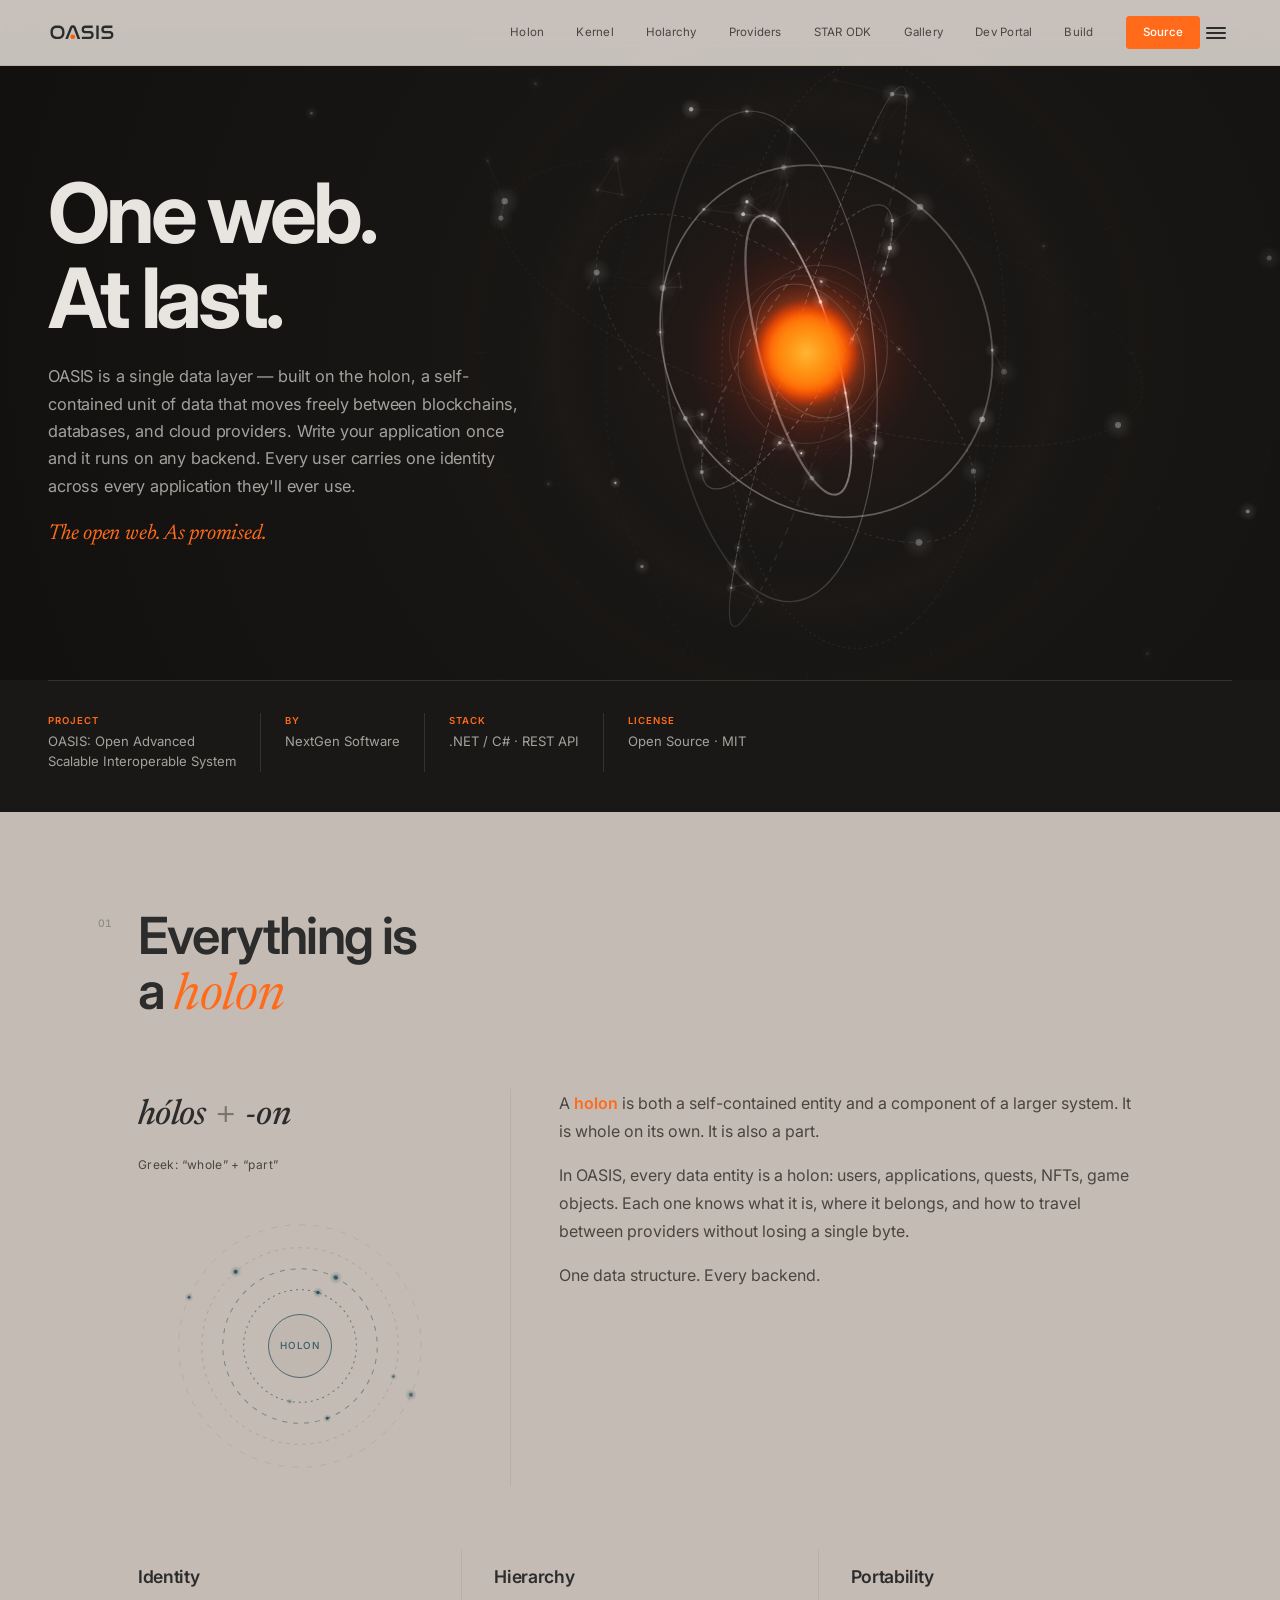
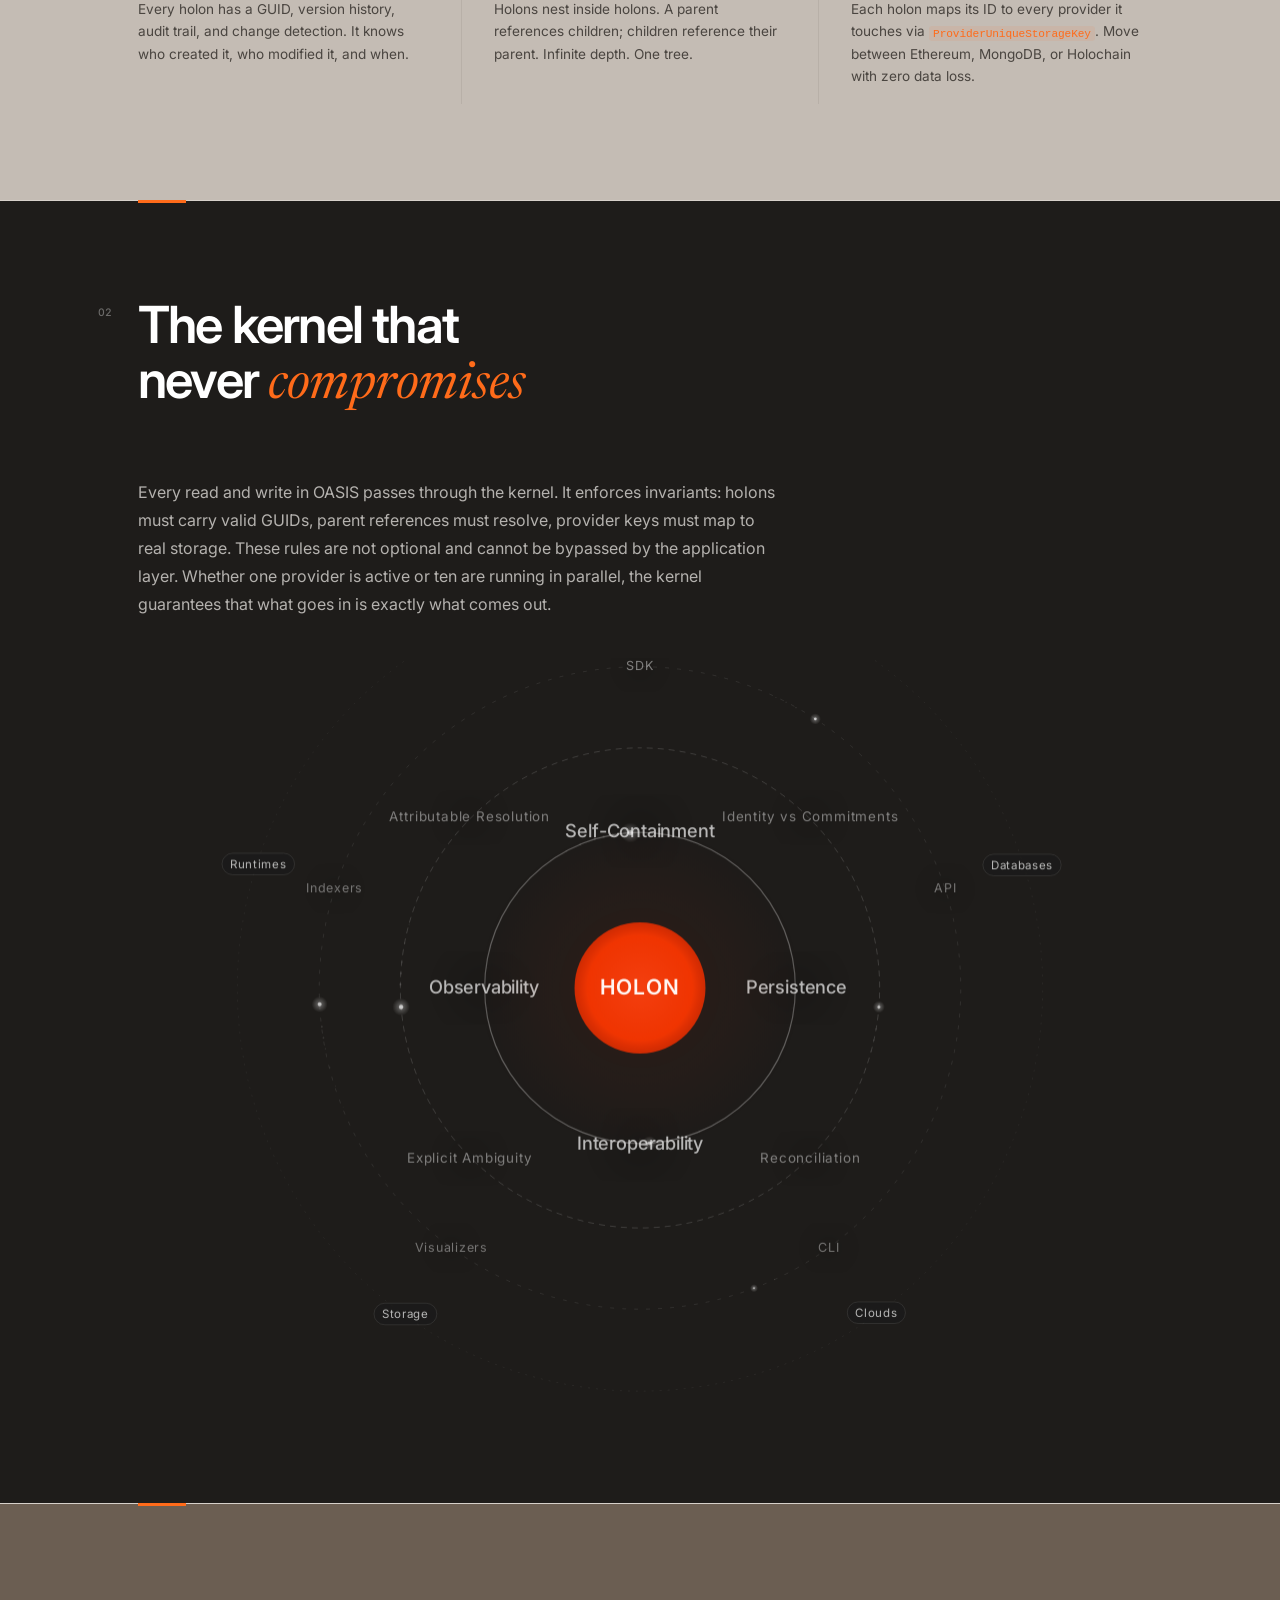
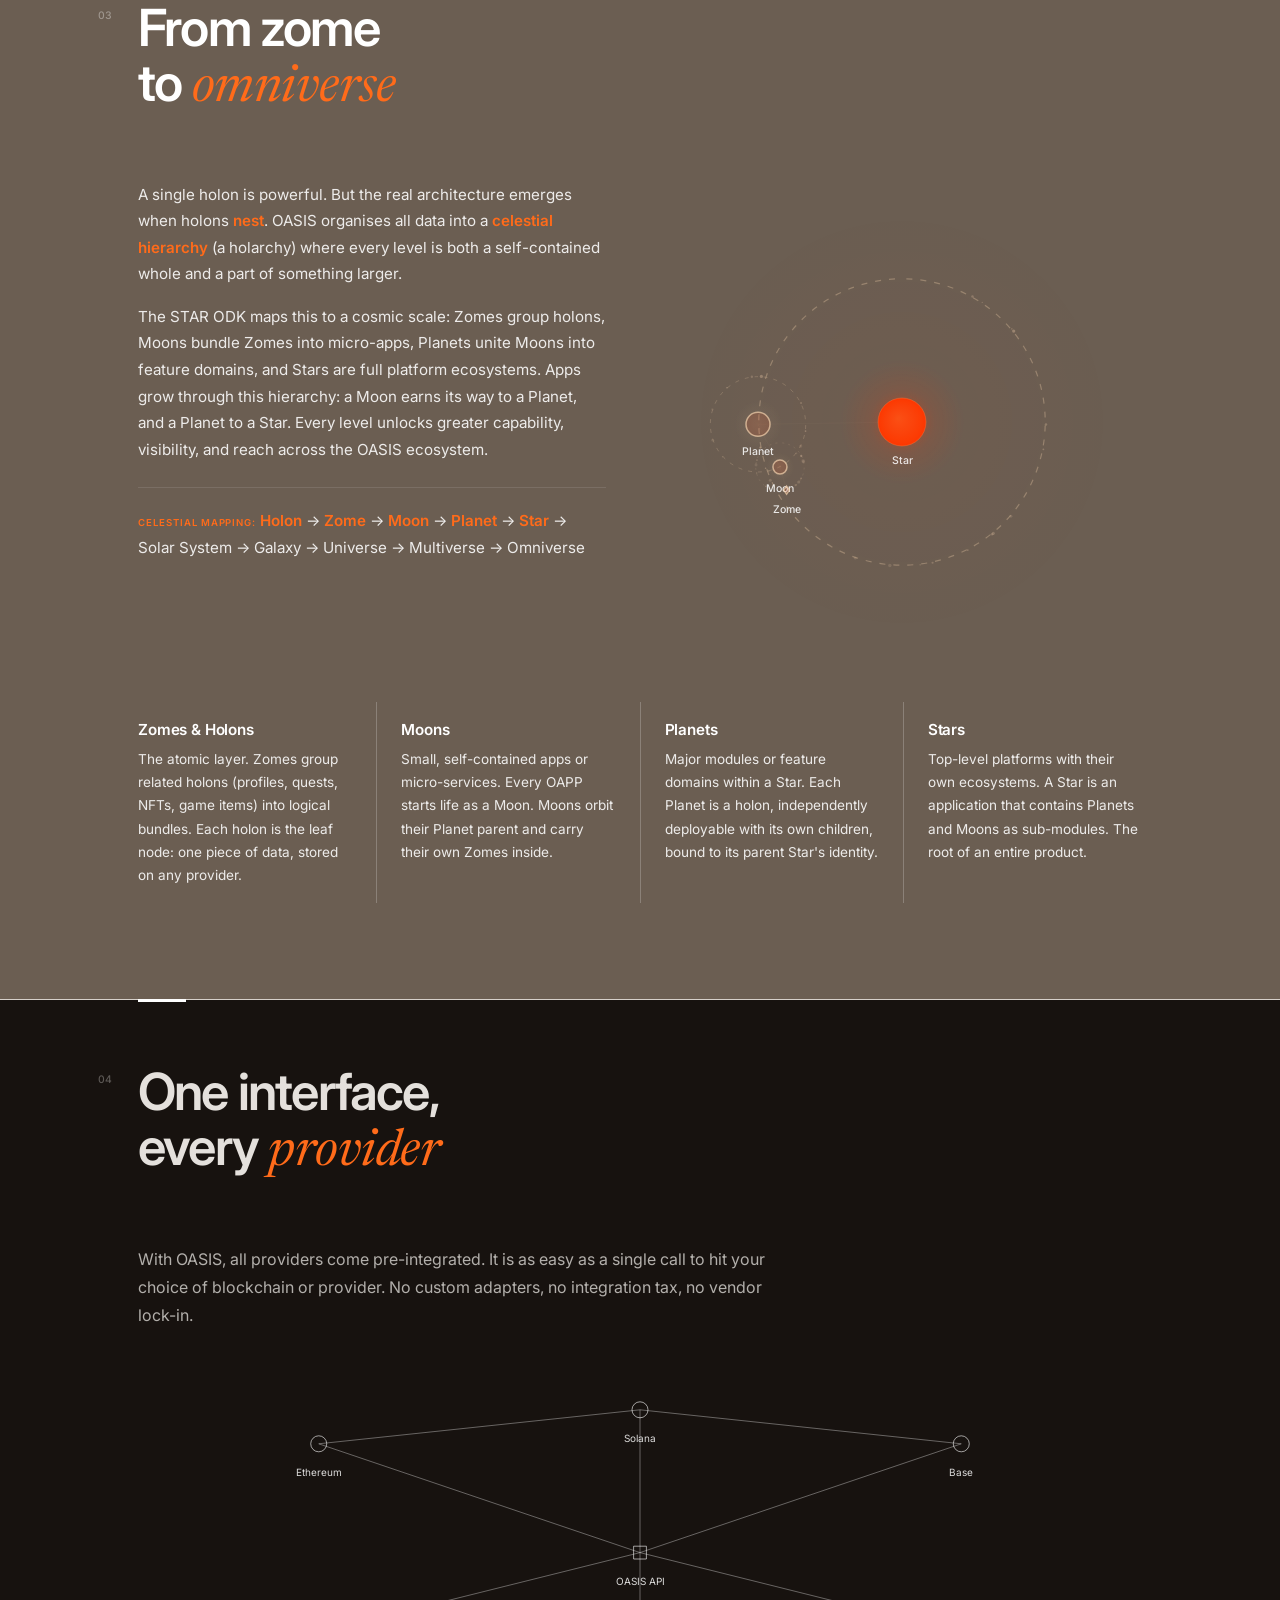
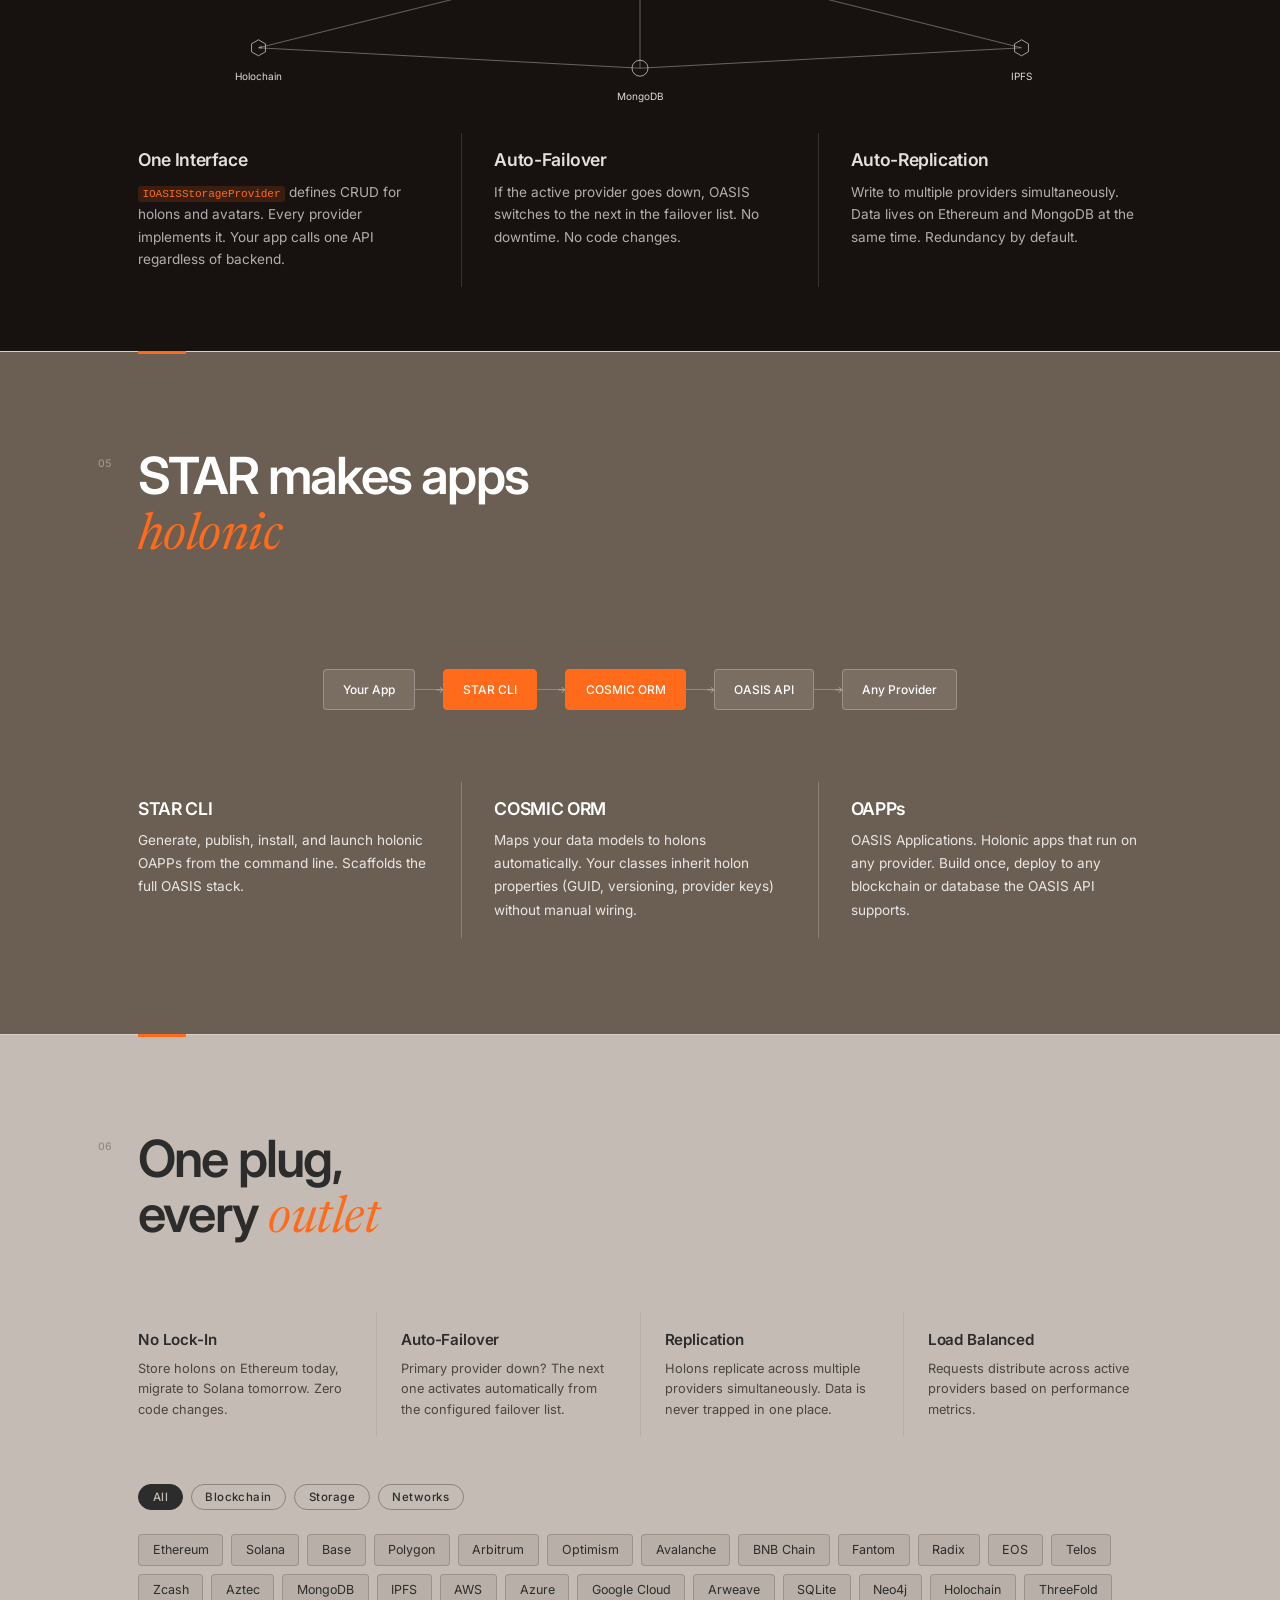
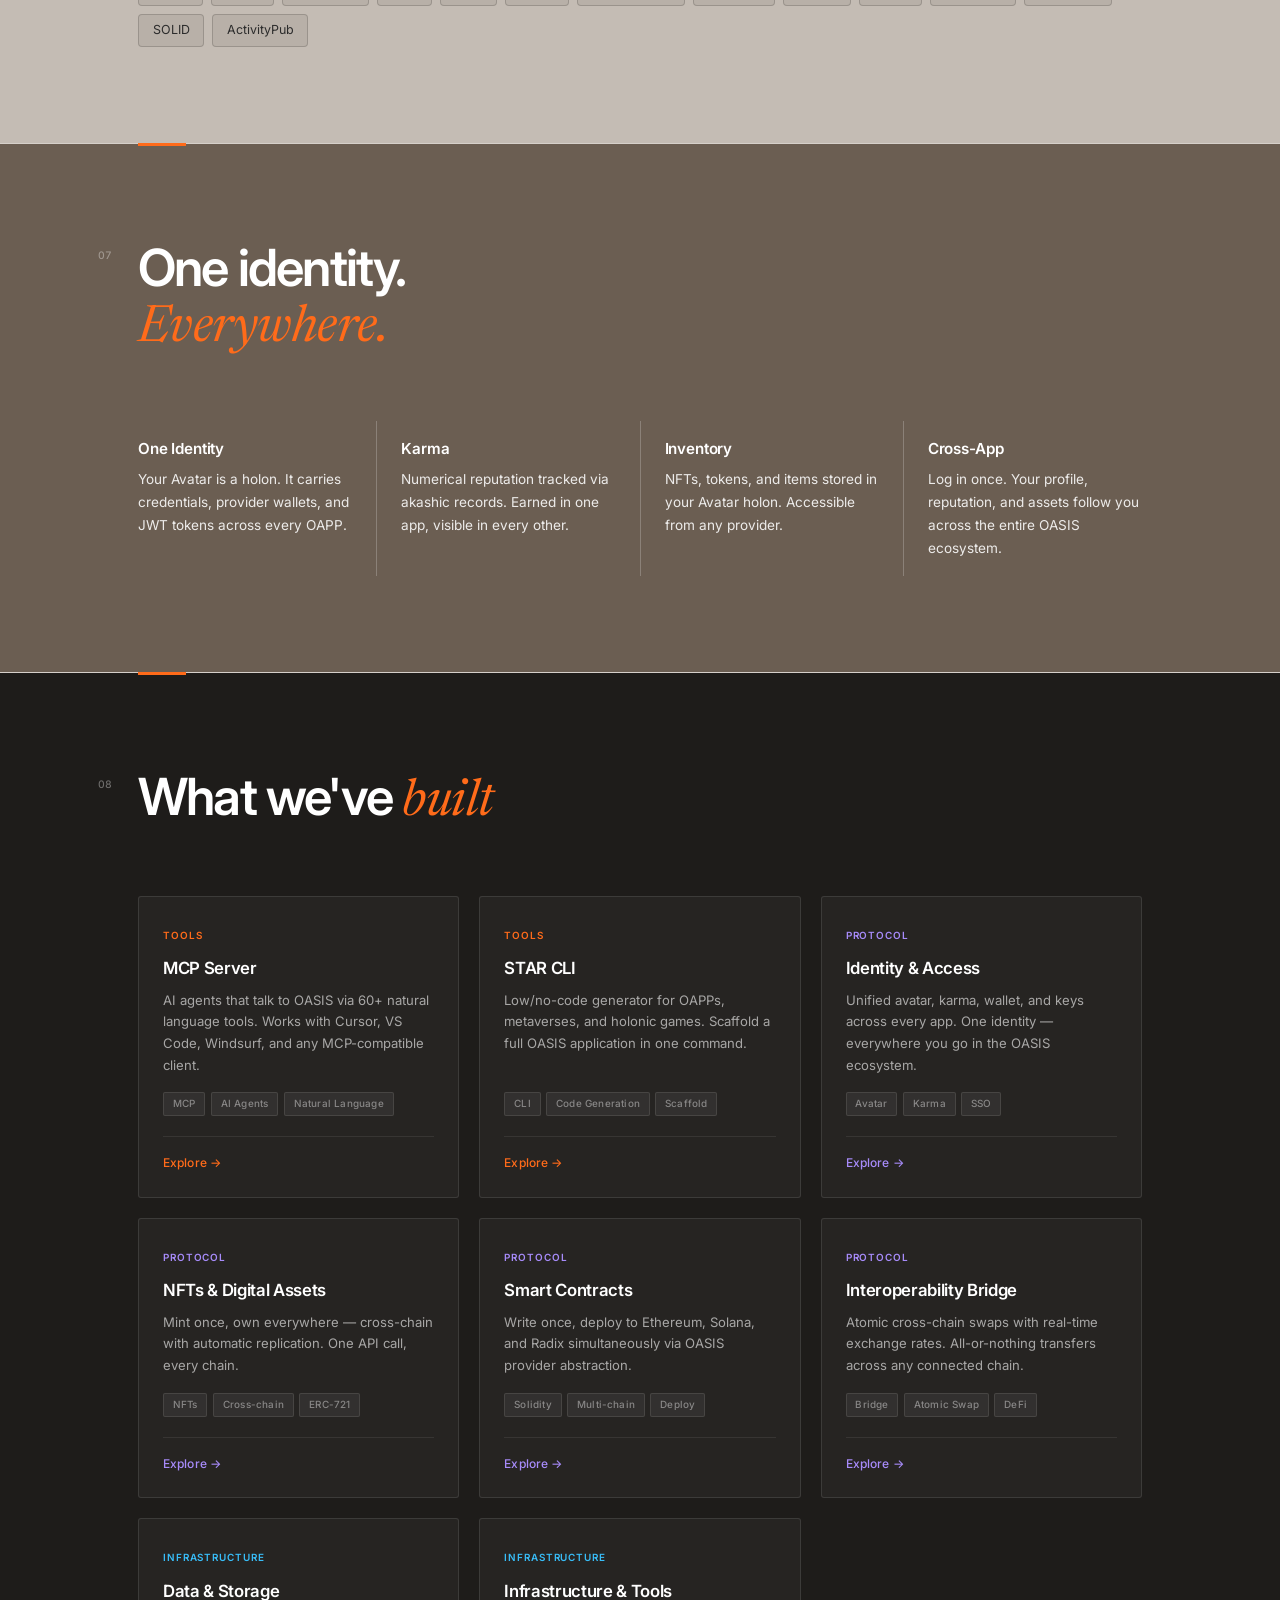
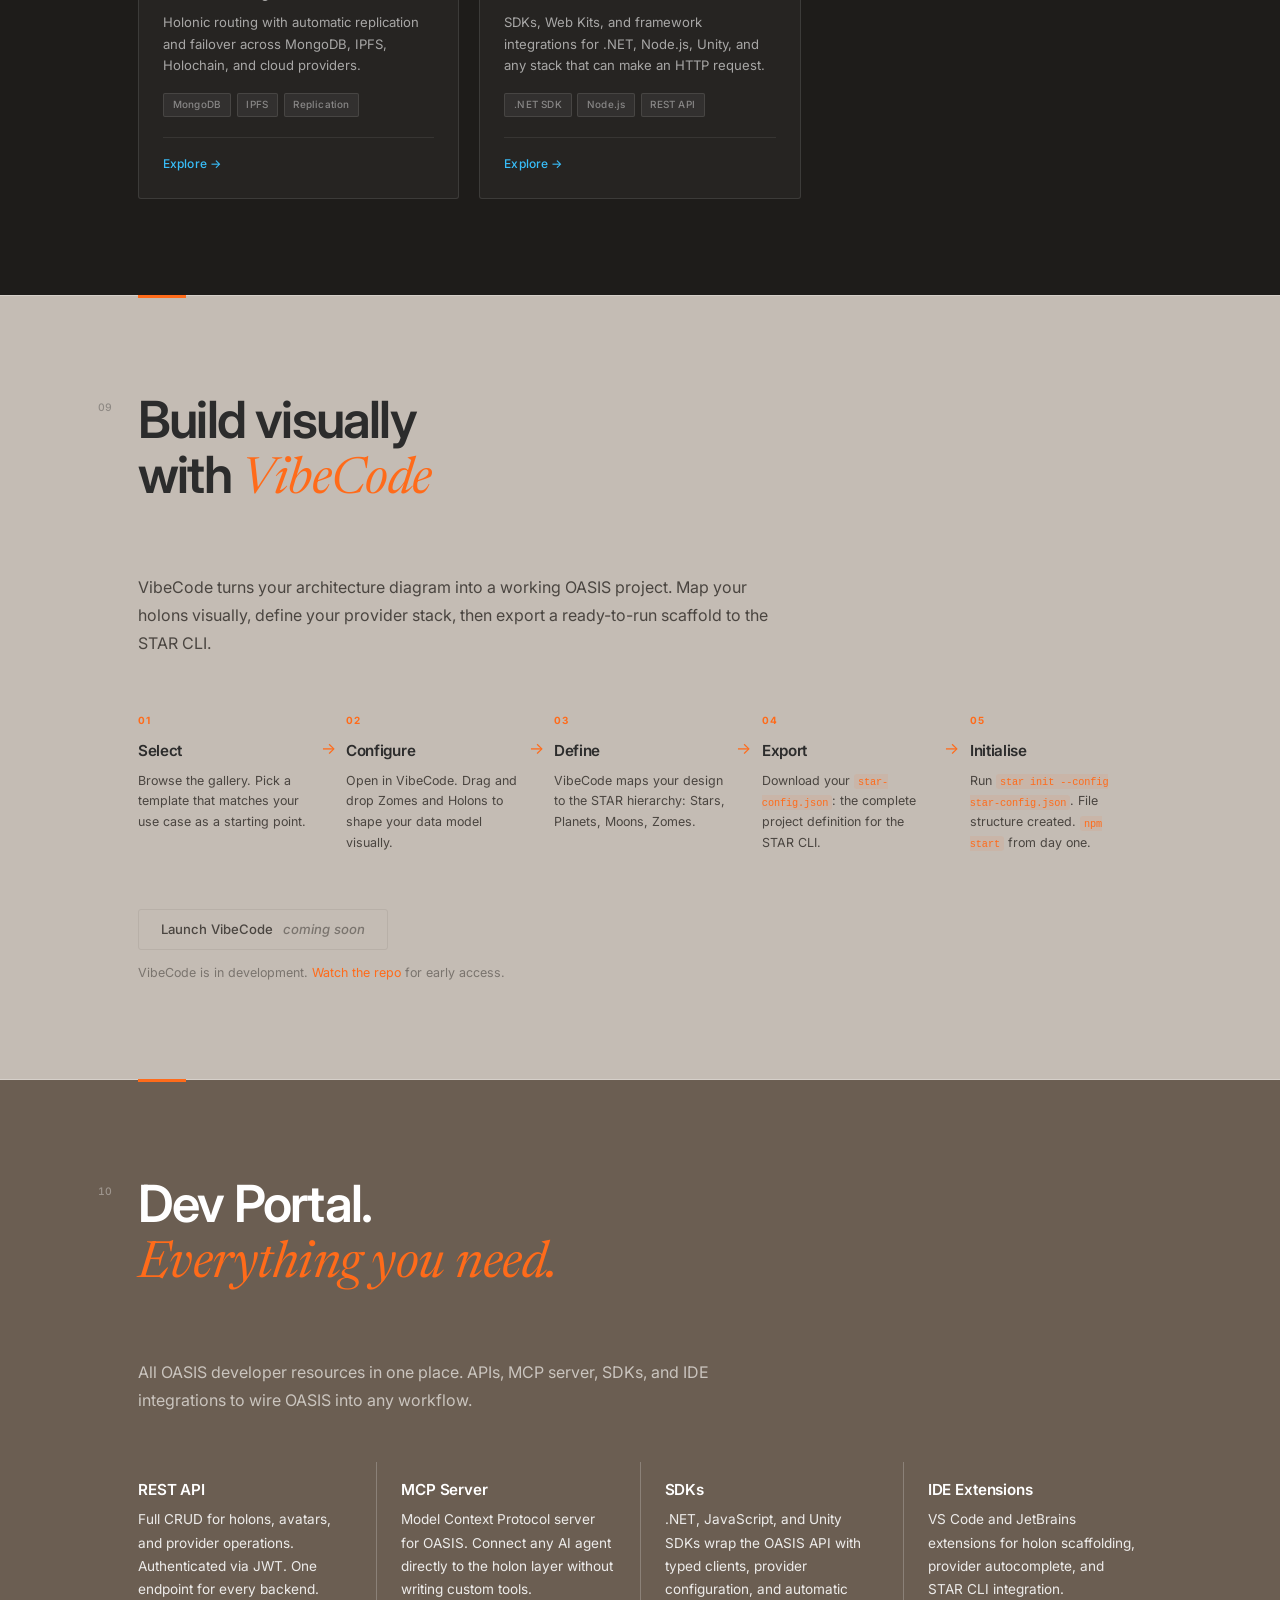
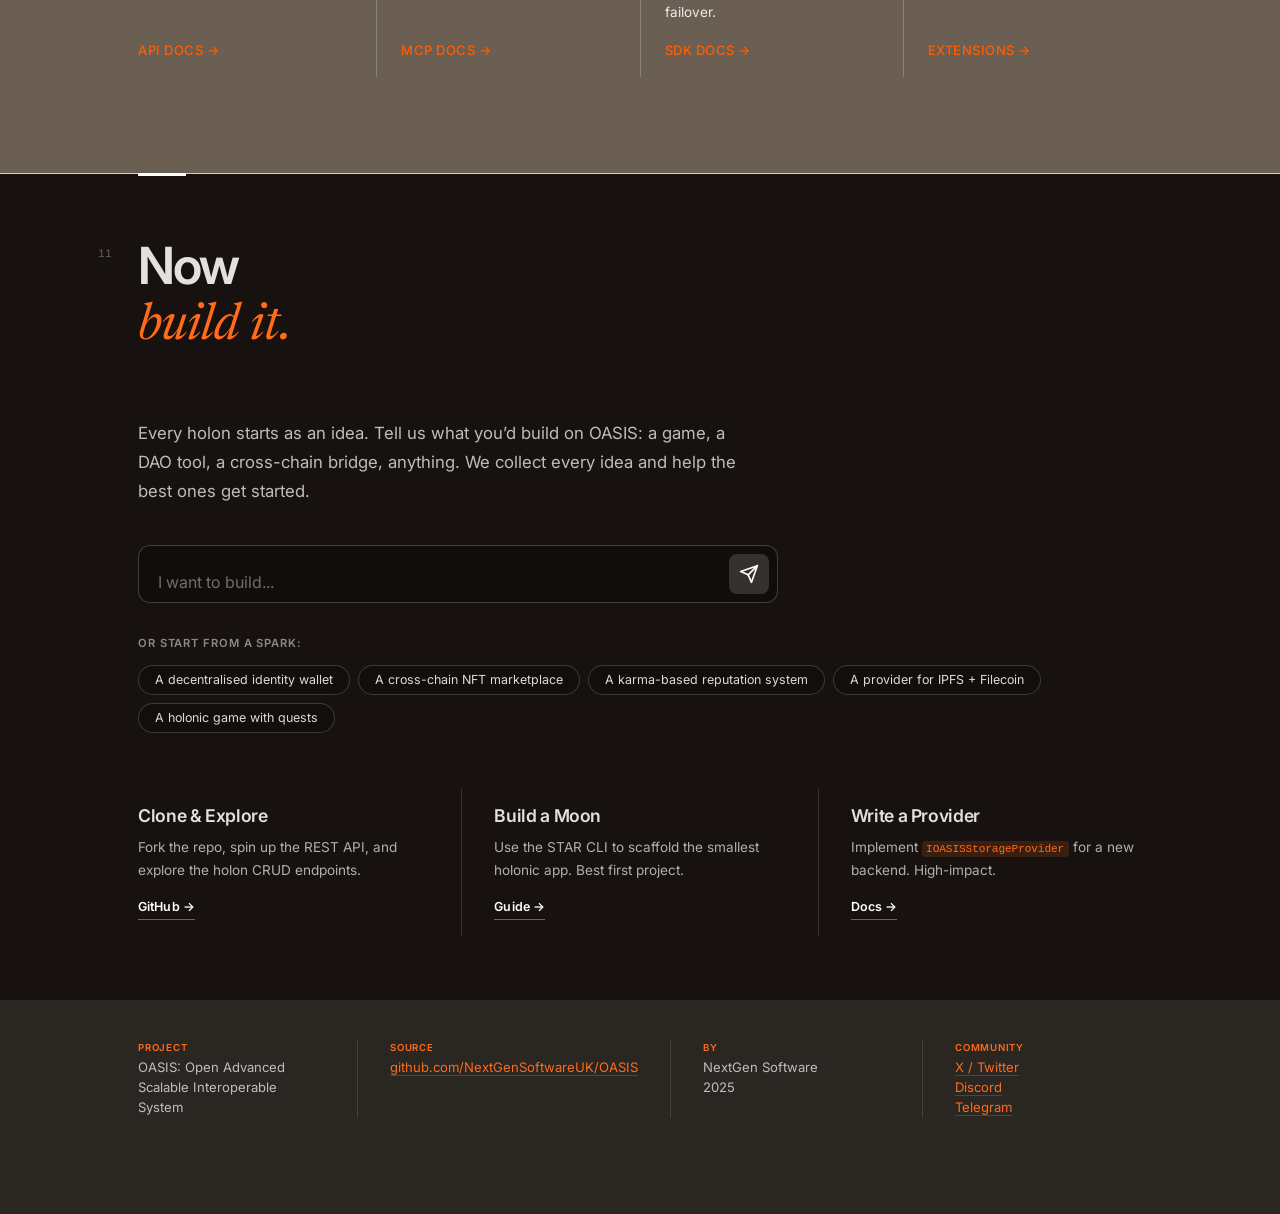
==== commit 5a422a9b: "Per-category gallery colors + vertically center product animations Gallery cards now use category-ba" ====
--- a/index.html
+++ b/index.html
@@ -403,7 +403,7 @@
         </div>
       </a>
 
-      <a href="product.html?p=star-cli" class="gallery-card" style="--gc-accent:0,201,219">
+      <a href="product.html?p=star-cli" class="gallery-card" style="--gc-accent:255,107,26">
         <div class="gc-top"><span class="gc-cat">Tools</span></div>
         <h3 class="gc-title">STAR CLI</h3>
         <p class="gc-desc">Low/no-code generator for OAPPs, metaverses, and holonic games. Scaffold a full OASIS application in one command.</p>
@@ -431,7 +431,7 @@
         </div>
       </a>
 
-      <a href="product.html?p=nfts" class="gallery-card" style="--gc-accent:244,114,182">
+      <a href="product.html?p=nfts" class="gallery-card" style="--gc-accent:167,139,250">
         <div class="gc-top"><span class="gc-cat">Protocol</span></div>
         <h3 class="gc-title">NFTs &amp; Digital Assets</h3>
         <p class="gc-desc">Mint once, own everywhere — cross-chain with automatic replication. One API call, every chain.</p>
@@ -445,7 +445,7 @@
         </div>
       </a>
 
-      <a href="product.html?p=smart-contracts" class="gallery-card" style="--gc-accent:245,158,11">
+      <a href="product.html?p=smart-contracts" class="gallery-card" style="--gc-accent:167,139,250">
         <div class="gc-top"><span class="gc-cat">Protocol</span></div>
         <h3 class="gc-title">Smart Contracts</h3>
         <p class="gc-desc">Write once, deploy to Ethereum, Solana, and Radix simultaneously via OASIS provider abstraction.</p>
@@ -459,7 +459,7 @@
         </div>
       </a>
 
-      <a href="product.html?p=bridge" class="gallery-card" style="--gc-accent:52,211,153">
+      <a href="product.html?p=bridge" class="gallery-card" style="--gc-accent:167,139,250">
         <div class="gc-top"><span class="gc-cat">Protocol</span></div>
         <h3 class="gc-title">Interoperability Bridge</h3>
         <p class="gc-desc">Atomic cross-chain swaps with real-time exchange rates. All-or-nothing transfers across any connected chain.</p>
@@ -487,7 +487,7 @@
         </div>
       </a>
 
-      <a href="product.html?p=infrastructure" class="gallery-card" style="--gc-accent:251,146,60">
+      <a href="product.html?p=infrastructure" class="gallery-card" style="--gc-accent:56,189,248">
         <div class="gc-top"><span class="gc-cat">Infrastructure</span></div>
         <h3 class="gc-title">Infrastructure &amp; Tools</h3>
         <p class="gc-desc">SDKs, Web Kits, and framework integrations for .NET, Node.js, Unity, and any stack that can make an HTTP request.</p>
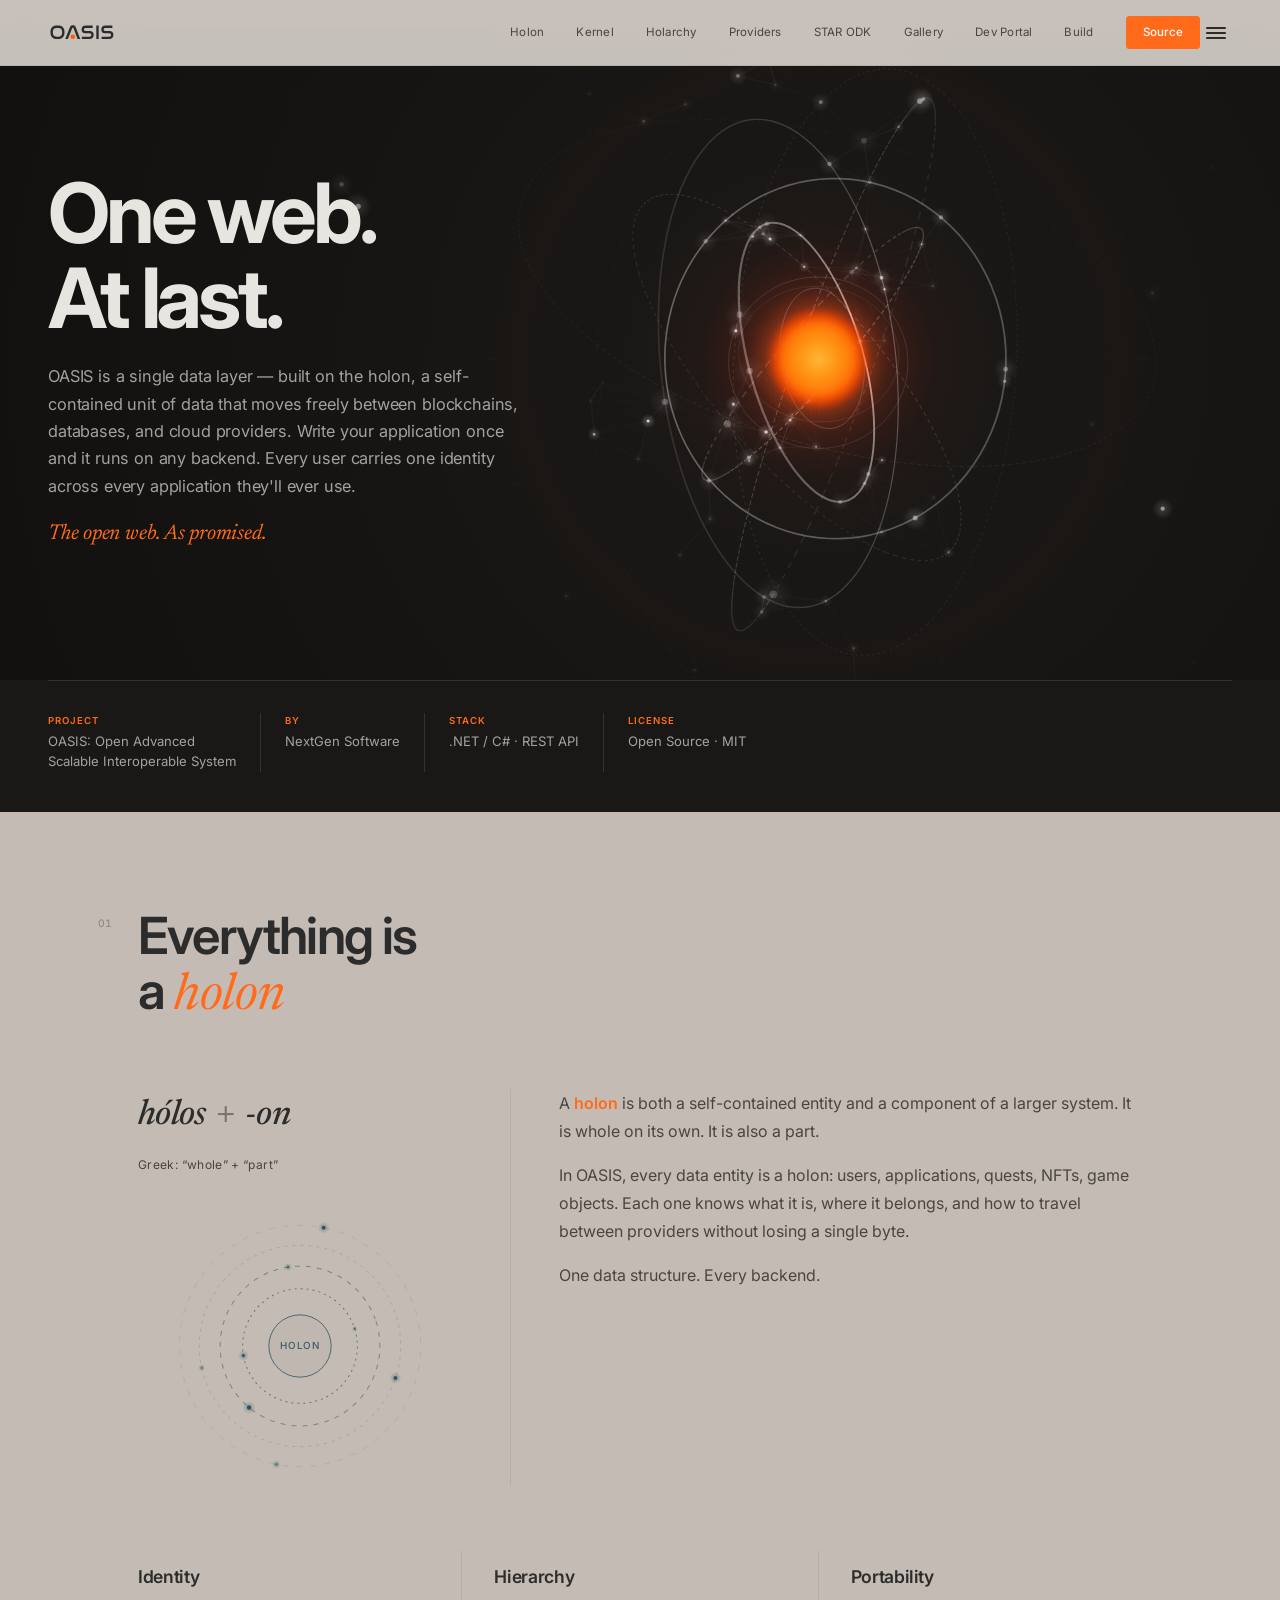
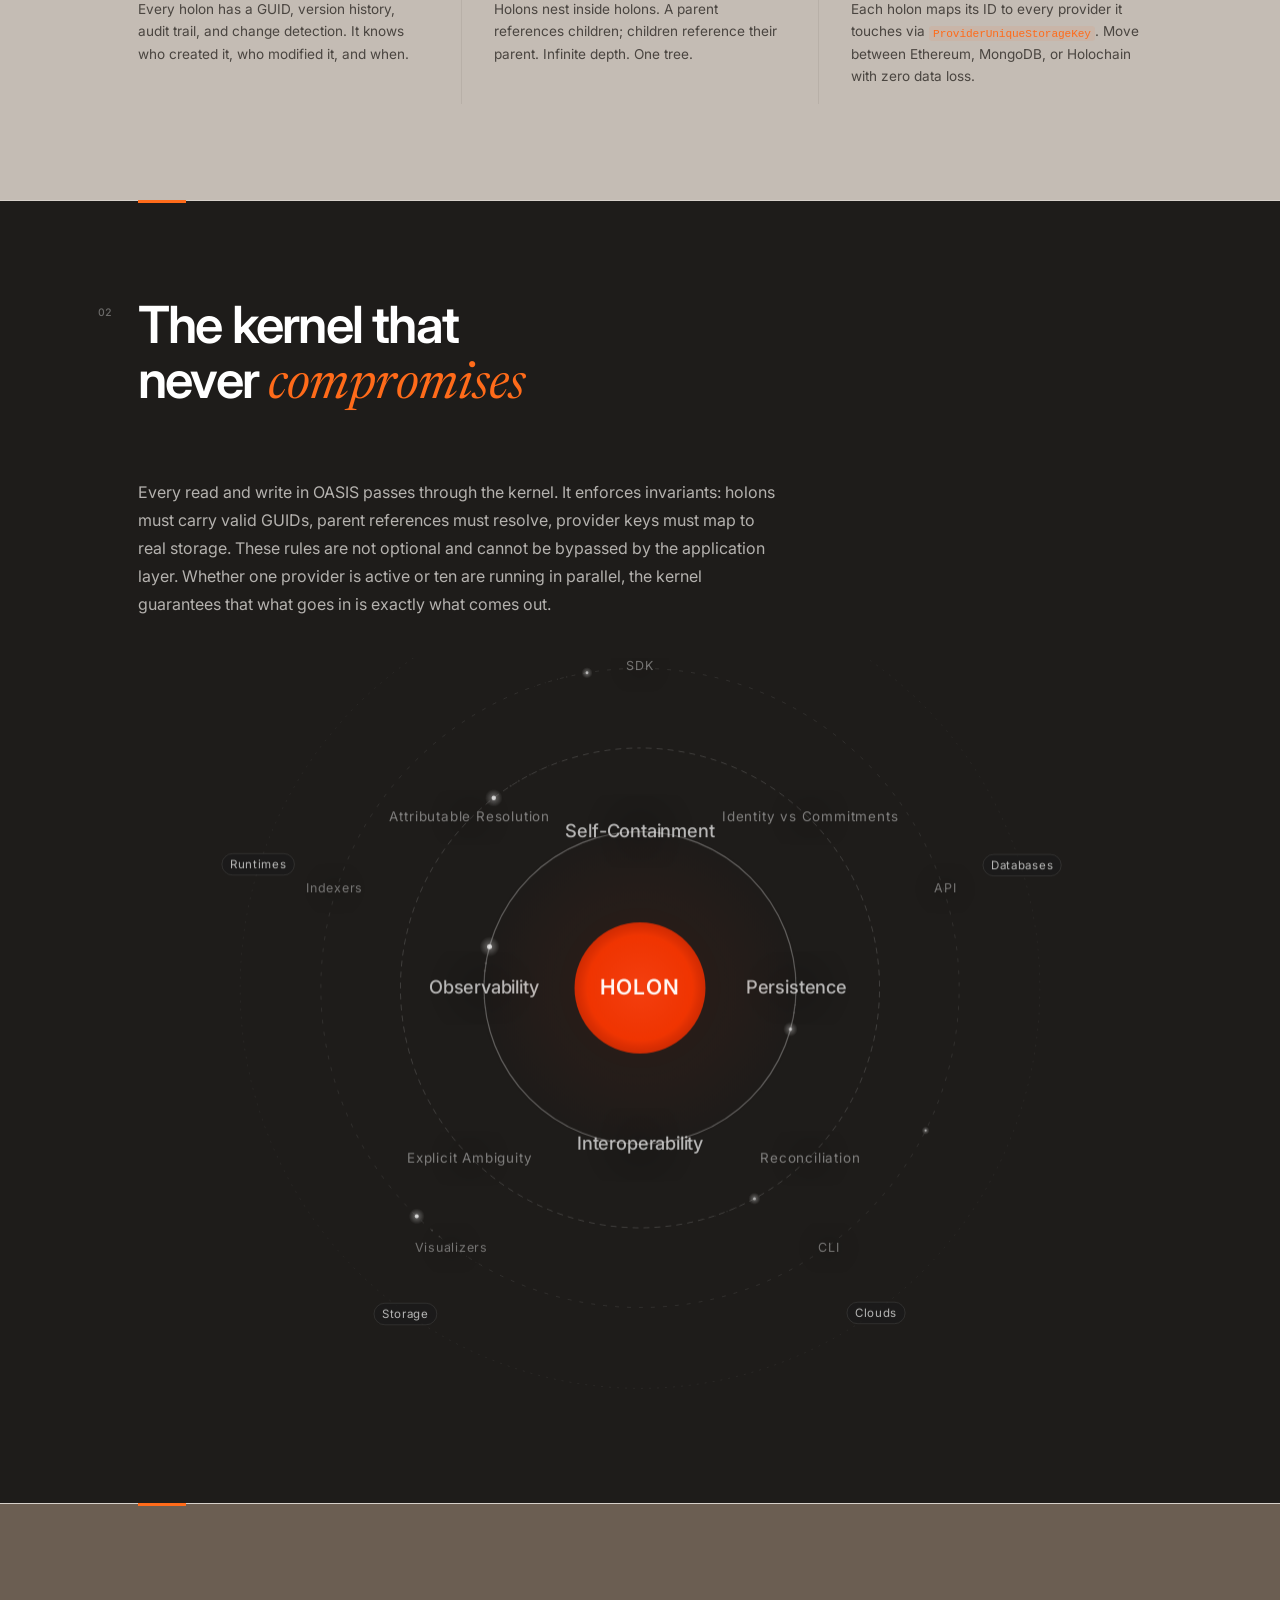
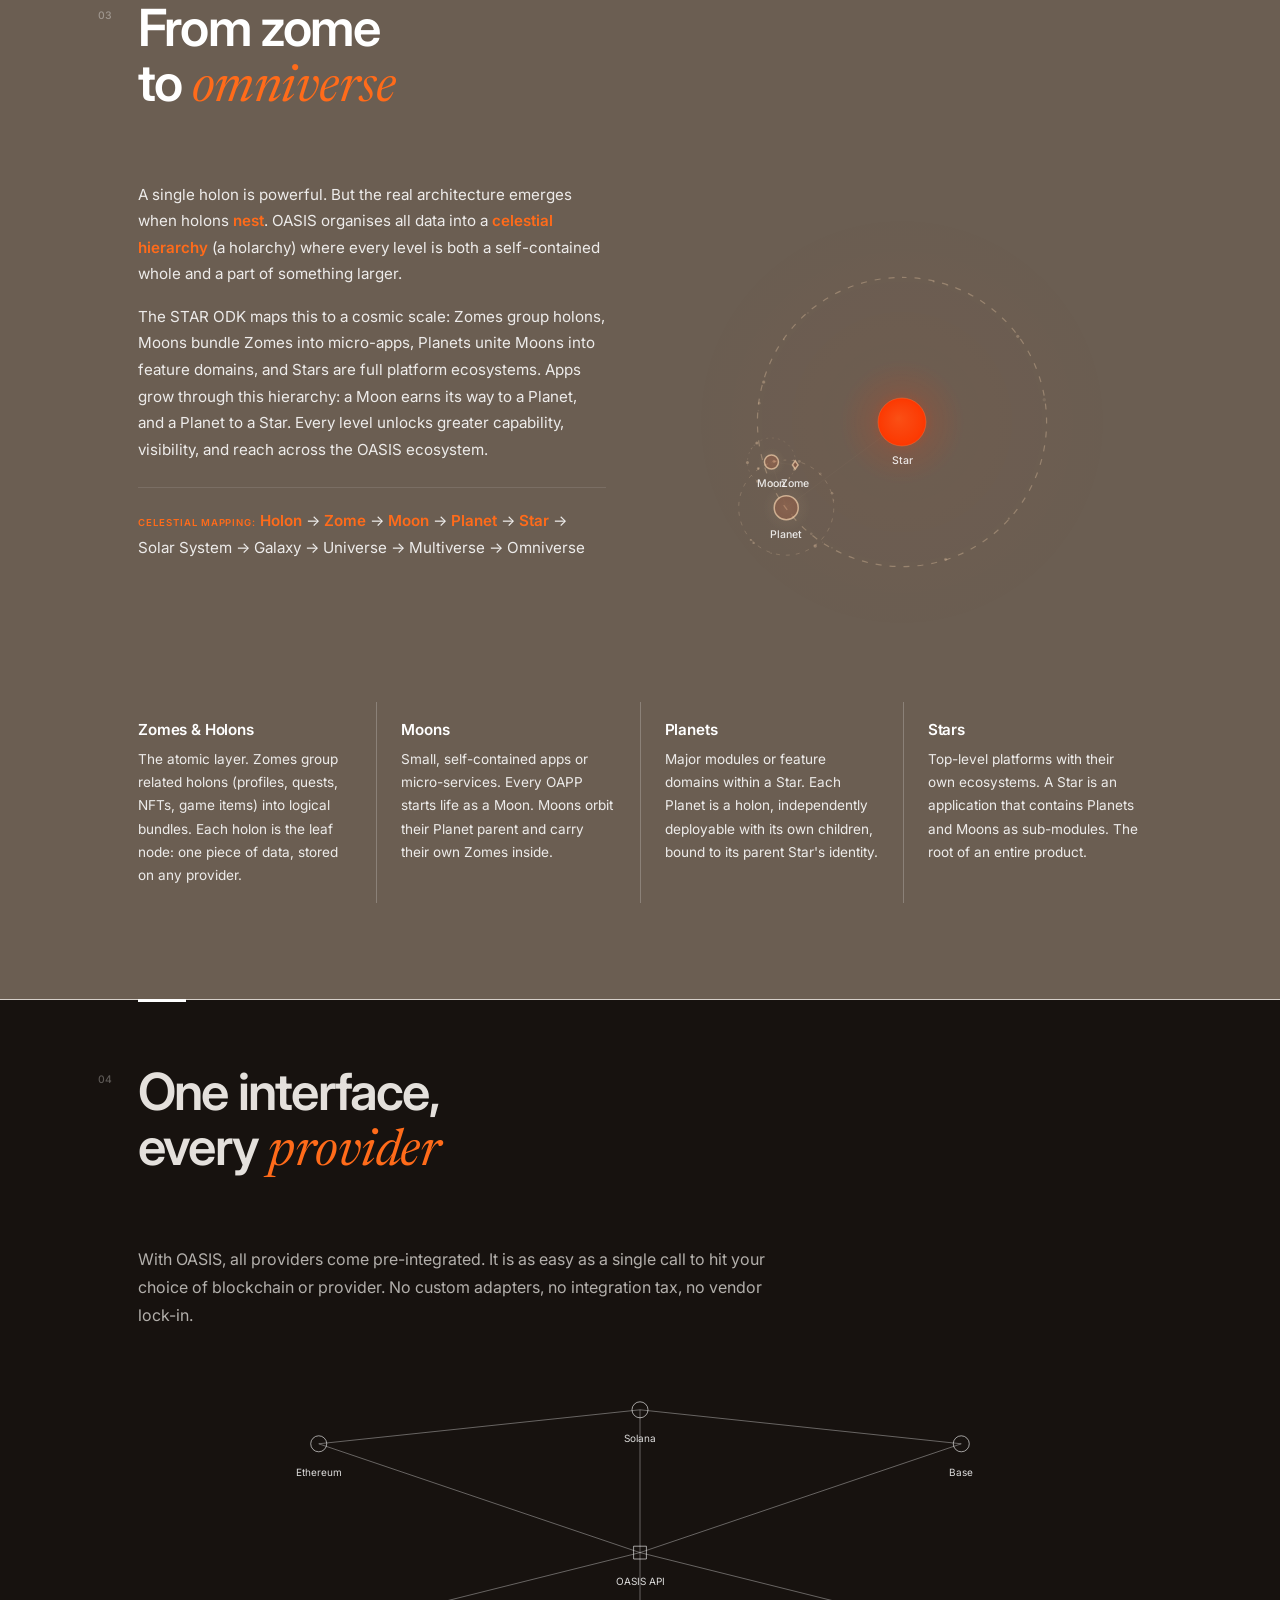
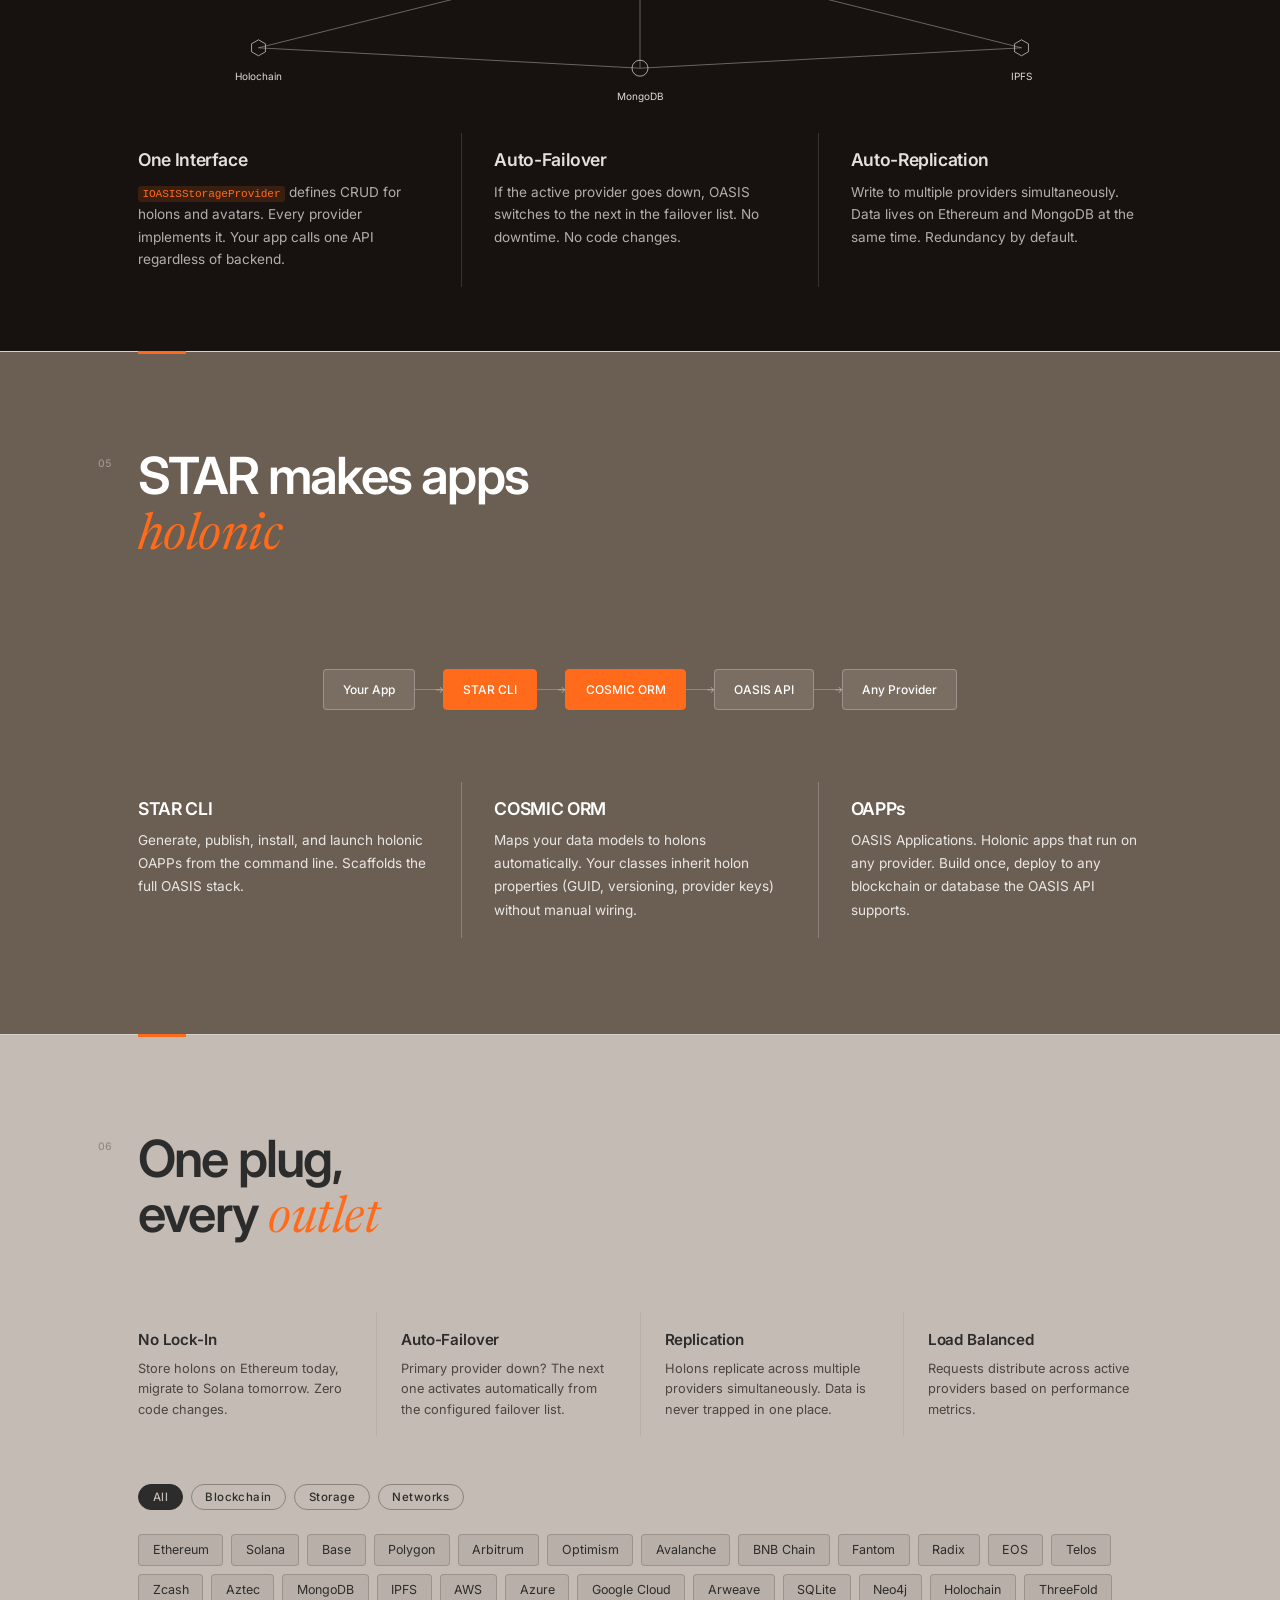
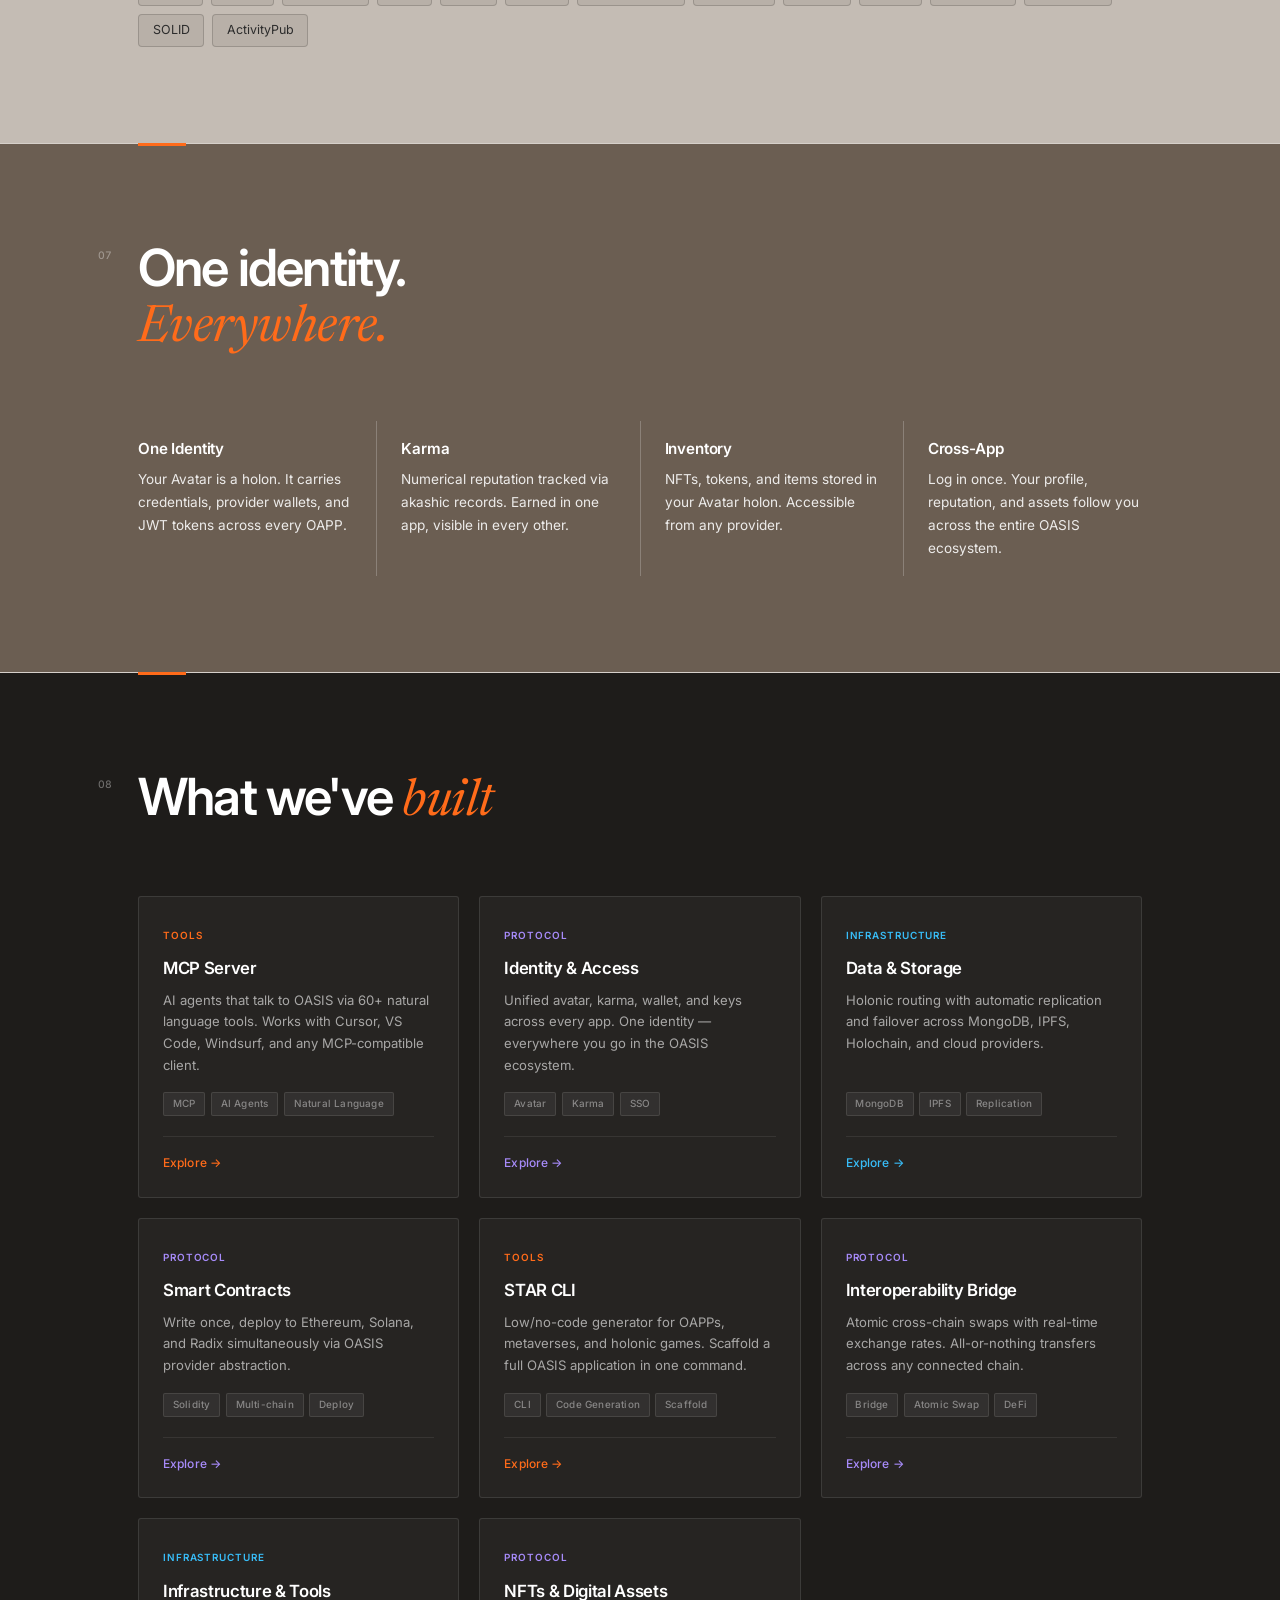
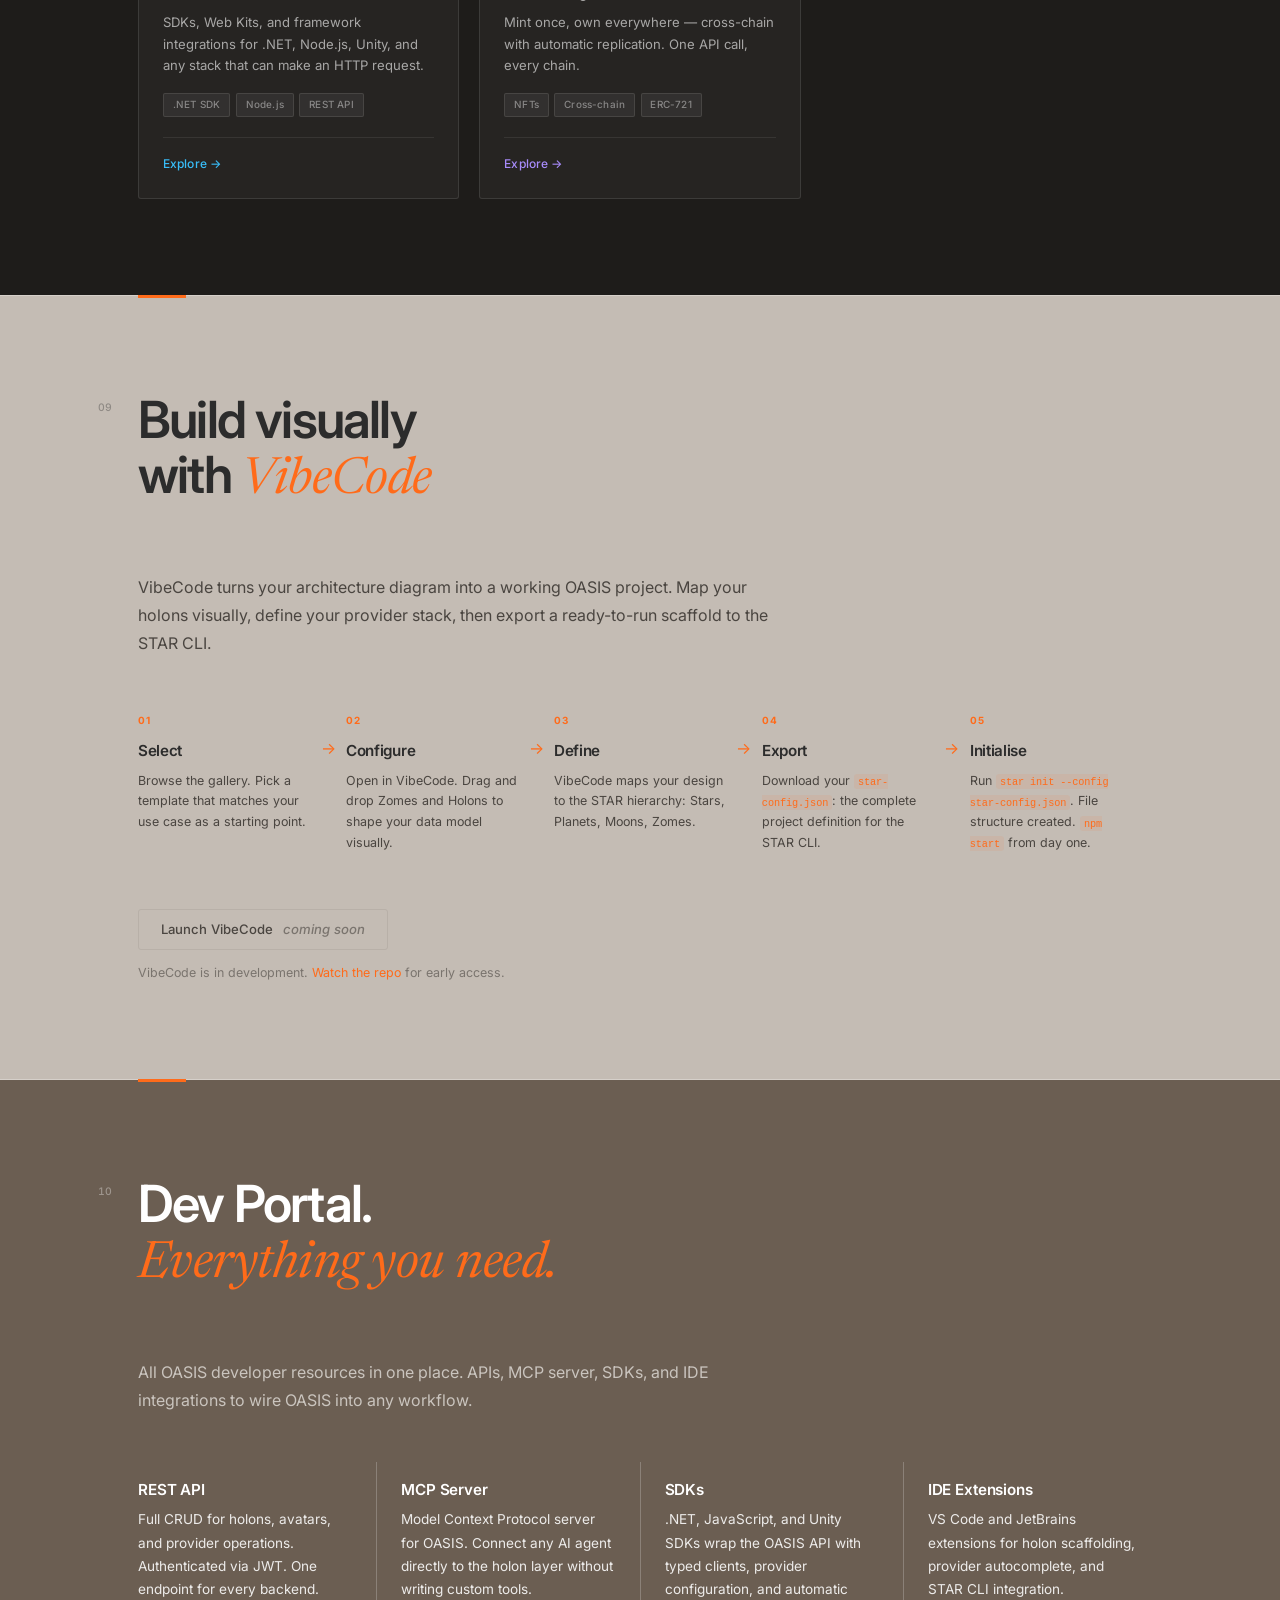
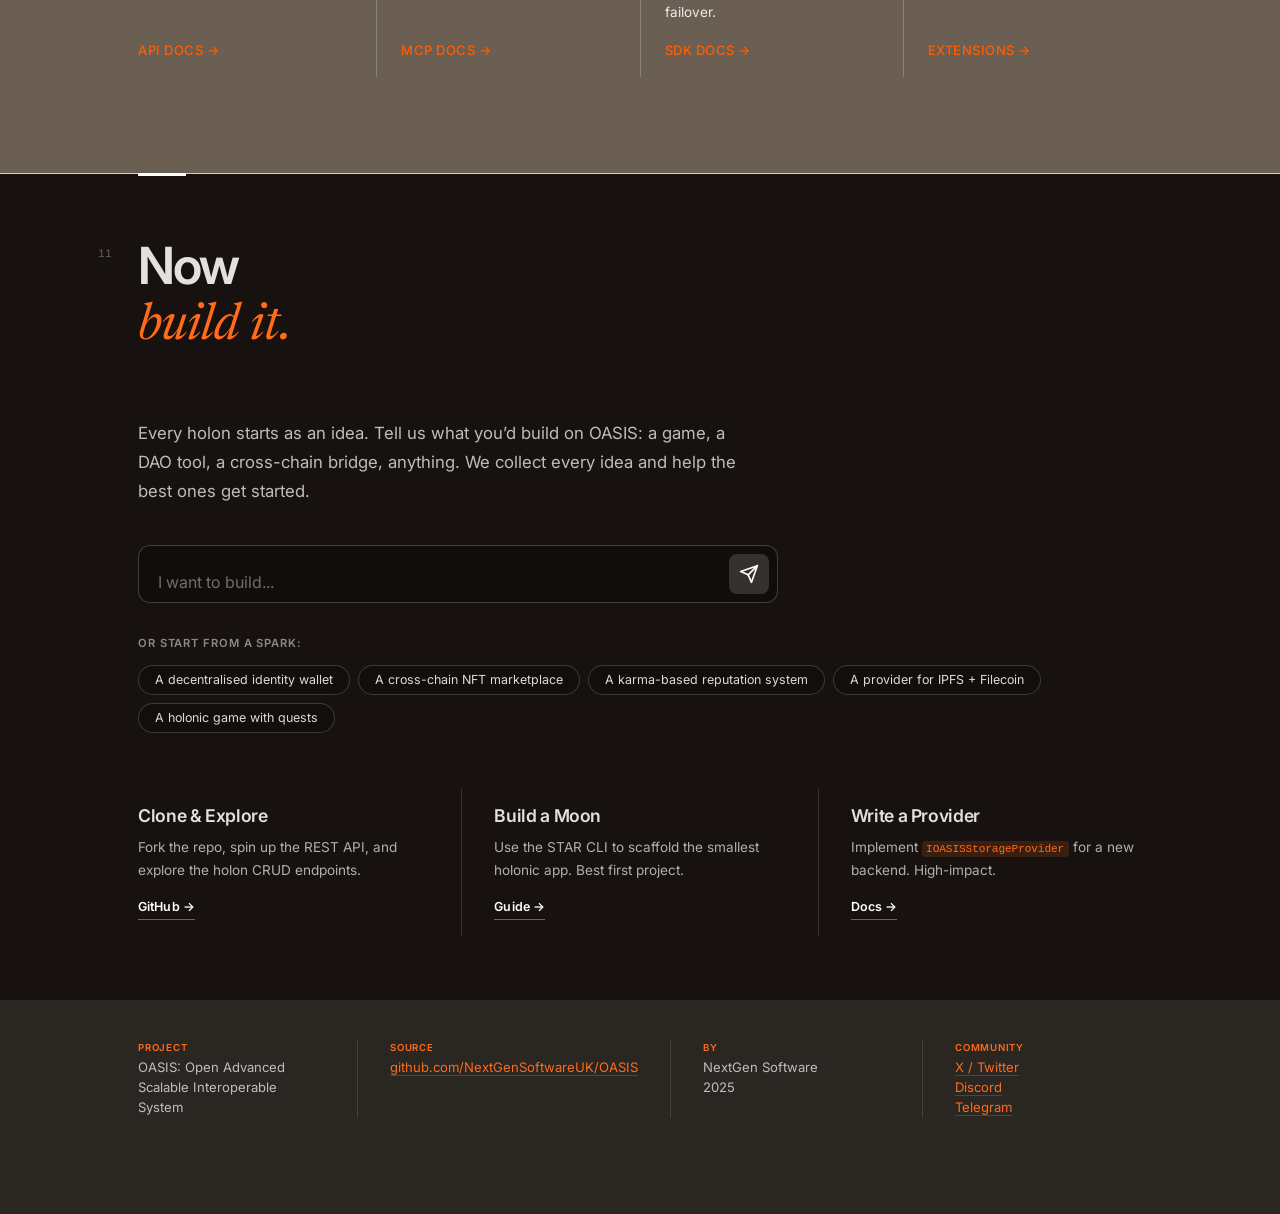
==== commit 2fd45f60: "Shuffle gallery card order for visual variety Interleave product cards so no two adjacent cards shar" ====
--- a/index.html
+++ b/index.html
@@ -403,6 +403,48 @@
         </div>
       </a>
 
+      <a href="product.html?p=identity" class="gallery-card" style="--gc-accent:167,139,250">
+        <div class="gc-top"><span class="gc-cat">Protocol</span></div>
+        <h3 class="gc-title">Identity &amp; Access</h3>
+        <p class="gc-desc">Unified avatar, karma, wallet, and keys across every app. One identity — everywhere you go in the OASIS ecosystem.</p>
+        <div class="gc-tags">
+          <span class="gc-tag">Avatar</span>
+          <span class="gc-tag">Karma</span>
+          <span class="gc-tag">SSO</span>
+        </div>
+        <div class="gc-foot">
+          <span class="gc-link">Explore &rarr;</span>
+        </div>
+      </a>
+
+      <a href="product.html?p=data-storage" class="gallery-card" style="--gc-accent:56,189,248">
+        <div class="gc-top"><span class="gc-cat">Infrastructure</span></div>
+        <h3 class="gc-title">Data &amp; Storage</h3>
+        <p class="gc-desc">Holonic routing with automatic replication and failover across MongoDB, IPFS, Holochain, and cloud providers.</p>
+        <div class="gc-tags">
+          <span class="gc-tag">MongoDB</span>
+          <span class="gc-tag">IPFS</span>
+          <span class="gc-tag">Replication</span>
+        </div>
+        <div class="gc-foot">
+          <span class="gc-link">Explore &rarr;</span>
+        </div>
+      </a>
+
+      <a href="product.html?p=smart-contracts" class="gallery-card" style="--gc-accent:167,139,250">
+        <div class="gc-top"><span class="gc-cat">Protocol</span></div>
+        <h3 class="gc-title">Smart Contracts</h3>
+        <p class="gc-desc">Write once, deploy to Ethereum, Solana, and Radix simultaneously via OASIS provider abstraction.</p>
+        <div class="gc-tags">
+          <span class="gc-tag">Solidity</span>
+          <span class="gc-tag">Multi-chain</span>
+          <span class="gc-tag">Deploy</span>
+        </div>
+        <div class="gc-foot">
+          <span class="gc-link">Explore &rarr;</span>
+        </div>
+      </a>
+
       <a href="product.html?p=star-cli" class="gallery-card" style="--gc-accent:255,107,26">
         <div class="gc-top"><span class="gc-cat">Tools</span></div>
         <h3 class="gc-title">STAR CLI</h3>
@@ -417,14 +459,28 @@
         </div>
       </a>
 
-      <a href="product.html?p=identity" class="gallery-card" style="--gc-accent:167,139,250">
+      <a href="product.html?p=bridge" class="gallery-card" style="--gc-accent:167,139,250">
         <div class="gc-top"><span class="gc-cat">Protocol</span></div>
-        <h3 class="gc-title">Identity &amp; Access</h3>
-        <p class="gc-desc">Unified avatar, karma, wallet, and keys across every app. One identity — everywhere you go in the OASIS ecosystem.</p>
+        <h3 class="gc-title">Interoperability Bridge</h3>
+        <p class="gc-desc">Atomic cross-chain swaps with real-time exchange rates. All-or-nothing transfers across any connected chain.</p>
         <div class="gc-tags">
-          <span class="gc-tag">Avatar</span>
-          <span class="gc-tag">Karma</span>
-          <span class="gc-tag">SSO</span>
+          <span class="gc-tag">Bridge</span>
+          <span class="gc-tag">Atomic Swap</span>
+          <span class="gc-tag">DeFi</span>
+        </div>
+        <div class="gc-foot">
+          <span class="gc-link">Explore &rarr;</span>
+        </div>
+      </a>
+
+      <a href="product.html?p=infrastructure" class="gallery-card" style="--gc-accent:56,189,248">
+        <div class="gc-top"><span class="gc-cat">Infrastructure</span></div>
+        <h3 class="gc-title">Infrastructure &amp; Tools</h3>
+        <p class="gc-desc">SDKs, Web Kits, and framework integrations for .NET, Node.js, Unity, and any stack that can make an HTTP request.</p>
+        <div class="gc-tags">
+          <span class="gc-tag">.NET SDK</span>
+          <span class="gc-tag">Node.js</span>
+          <span class="gc-tag">REST API</span>
         </div>
         <div class="gc-foot">
           <span class="gc-link">Explore &rarr;</span>
@@ -439,62 +495,6 @@
           <span class="gc-tag">NFTs</span>
           <span class="gc-tag">Cross-chain</span>
           <span class="gc-tag">ERC-721</span>
-        </div>
-        <div class="gc-foot">
-          <span class="gc-link">Explore &rarr;</span>
-        </div>
-      </a>
-
-      <a href="product.html?p=smart-contracts" class="gallery-card" style="--gc-accent:167,139,250">
-        <div class="gc-top"><span class="gc-cat">Protocol</span></div>
-        <h3 class="gc-title">Smart Contracts</h3>
-        <p class="gc-desc">Write once, deploy to Ethereum, Solana, and Radix simultaneously via OASIS provider abstraction.</p>
-        <div class="gc-tags">
-          <span class="gc-tag">Solidity</span>
-          <span class="gc-tag">Multi-chain</span>
-          <span class="gc-tag">Deploy</span>
-        </div>
-        <div class="gc-foot">
-          <span class="gc-link">Explore &rarr;</span>
-        </div>
-      </a>
-
-      <a href="product.html?p=bridge" class="gallery-card" style="--gc-accent:167,139,250">
-        <div class="gc-top"><span class="gc-cat">Protocol</span></div>
-        <h3 class="gc-title">Interoperability Bridge</h3>
-        <p class="gc-desc">Atomic cross-chain swaps with real-time exchange rates. All-or-nothing transfers across any connected chain.</p>
-        <div class="gc-tags">
-          <span class="gc-tag">Bridge</span>
-          <span class="gc-tag">Atomic Swap</span>
-          <span class="gc-tag">DeFi</span>
-        </div>
-        <div class="gc-foot">
-          <span class="gc-link">Explore &rarr;</span>
-        </div>
-      </a>
-
-      <a href="product.html?p=data-storage" class="gallery-card" style="--gc-accent:56,189,248">
-        <div class="gc-top"><span class="gc-cat">Infrastructure</span></div>
-        <h3 class="gc-title">Data &amp; Storage</h3>
-        <p class="gc-desc">Holonic routing with automatic replication and failover across MongoDB, IPFS, Holochain, and cloud providers.</p>
-        <div class="gc-tags">
-          <span class="gc-tag">MongoDB</span>
-          <span class="gc-tag">IPFS</span>
-          <span class="gc-tag">Replication</span>
-        </div>
-        <div class="gc-foot">
-          <span class="gc-link">Explore &rarr;</span>
-        </div>
-      </a>
-
-      <a href="product.html?p=infrastructure" class="gallery-card" style="--gc-accent:56,189,248">
-        <div class="gc-top"><span class="gc-cat">Infrastructure</span></div>
-        <h3 class="gc-title">Infrastructure &amp; Tools</h3>
-        <p class="gc-desc">SDKs, Web Kits, and framework integrations for .NET, Node.js, Unity, and any stack that can make an HTTP request.</p>
-        <div class="gc-tags">
-          <span class="gc-tag">.NET SDK</span>
-          <span class="gc-tag">Node.js</span>
-          <span class="gc-tag">REST API</span>
         </div>
         <div class="gc-foot">
           <span class="gc-link">Explore &rarr;</span>
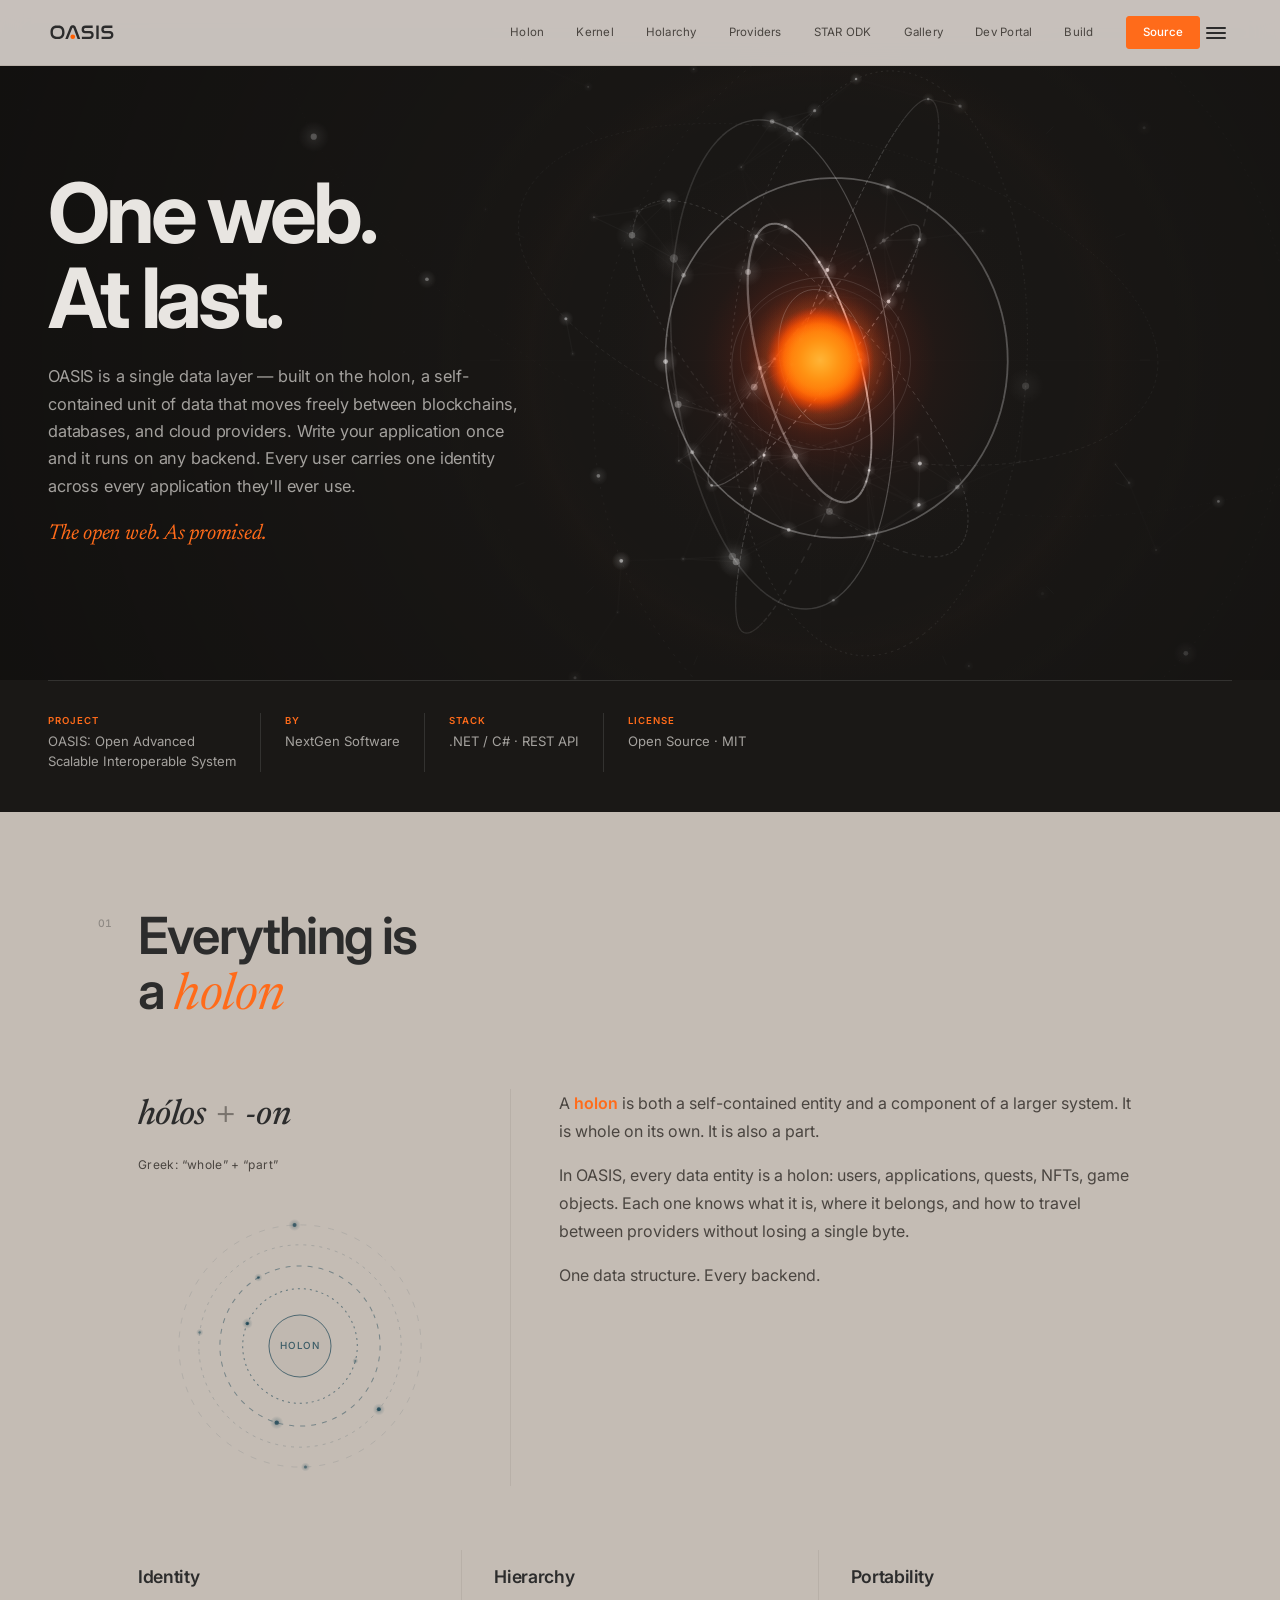
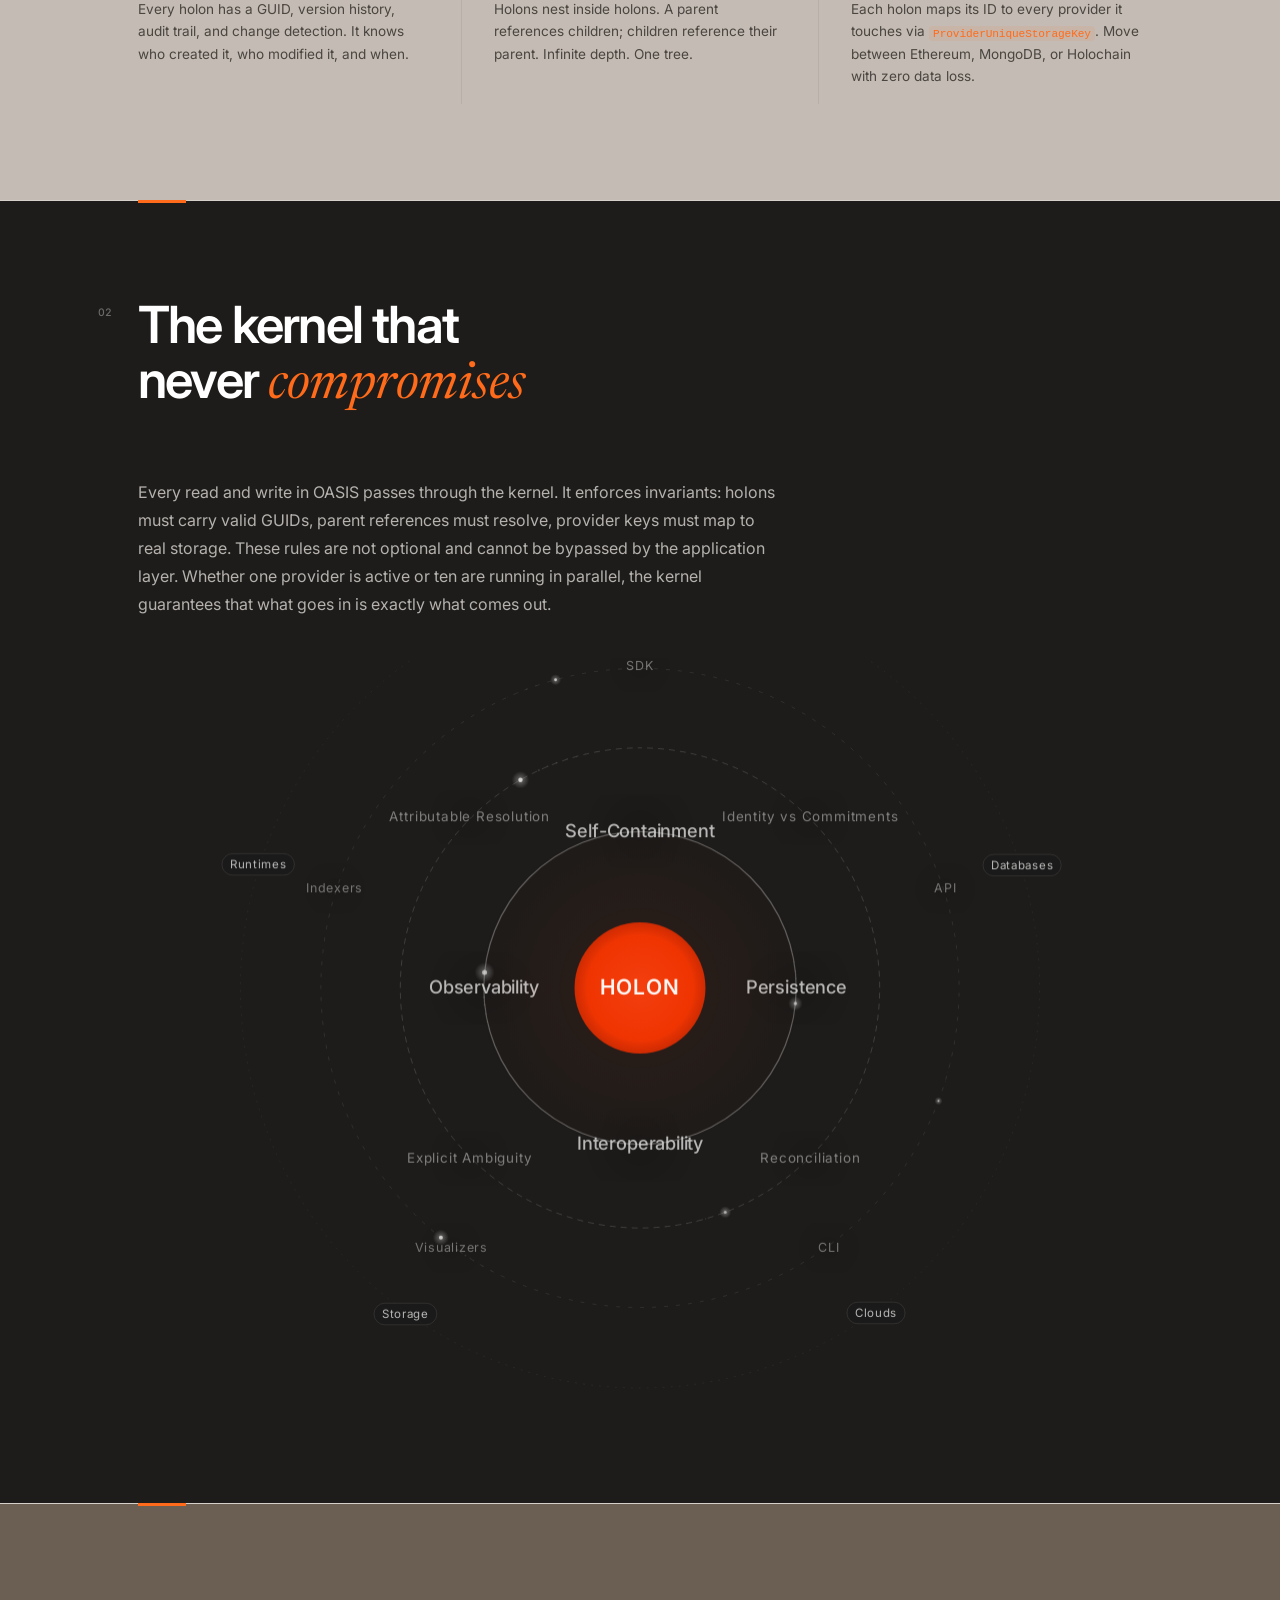
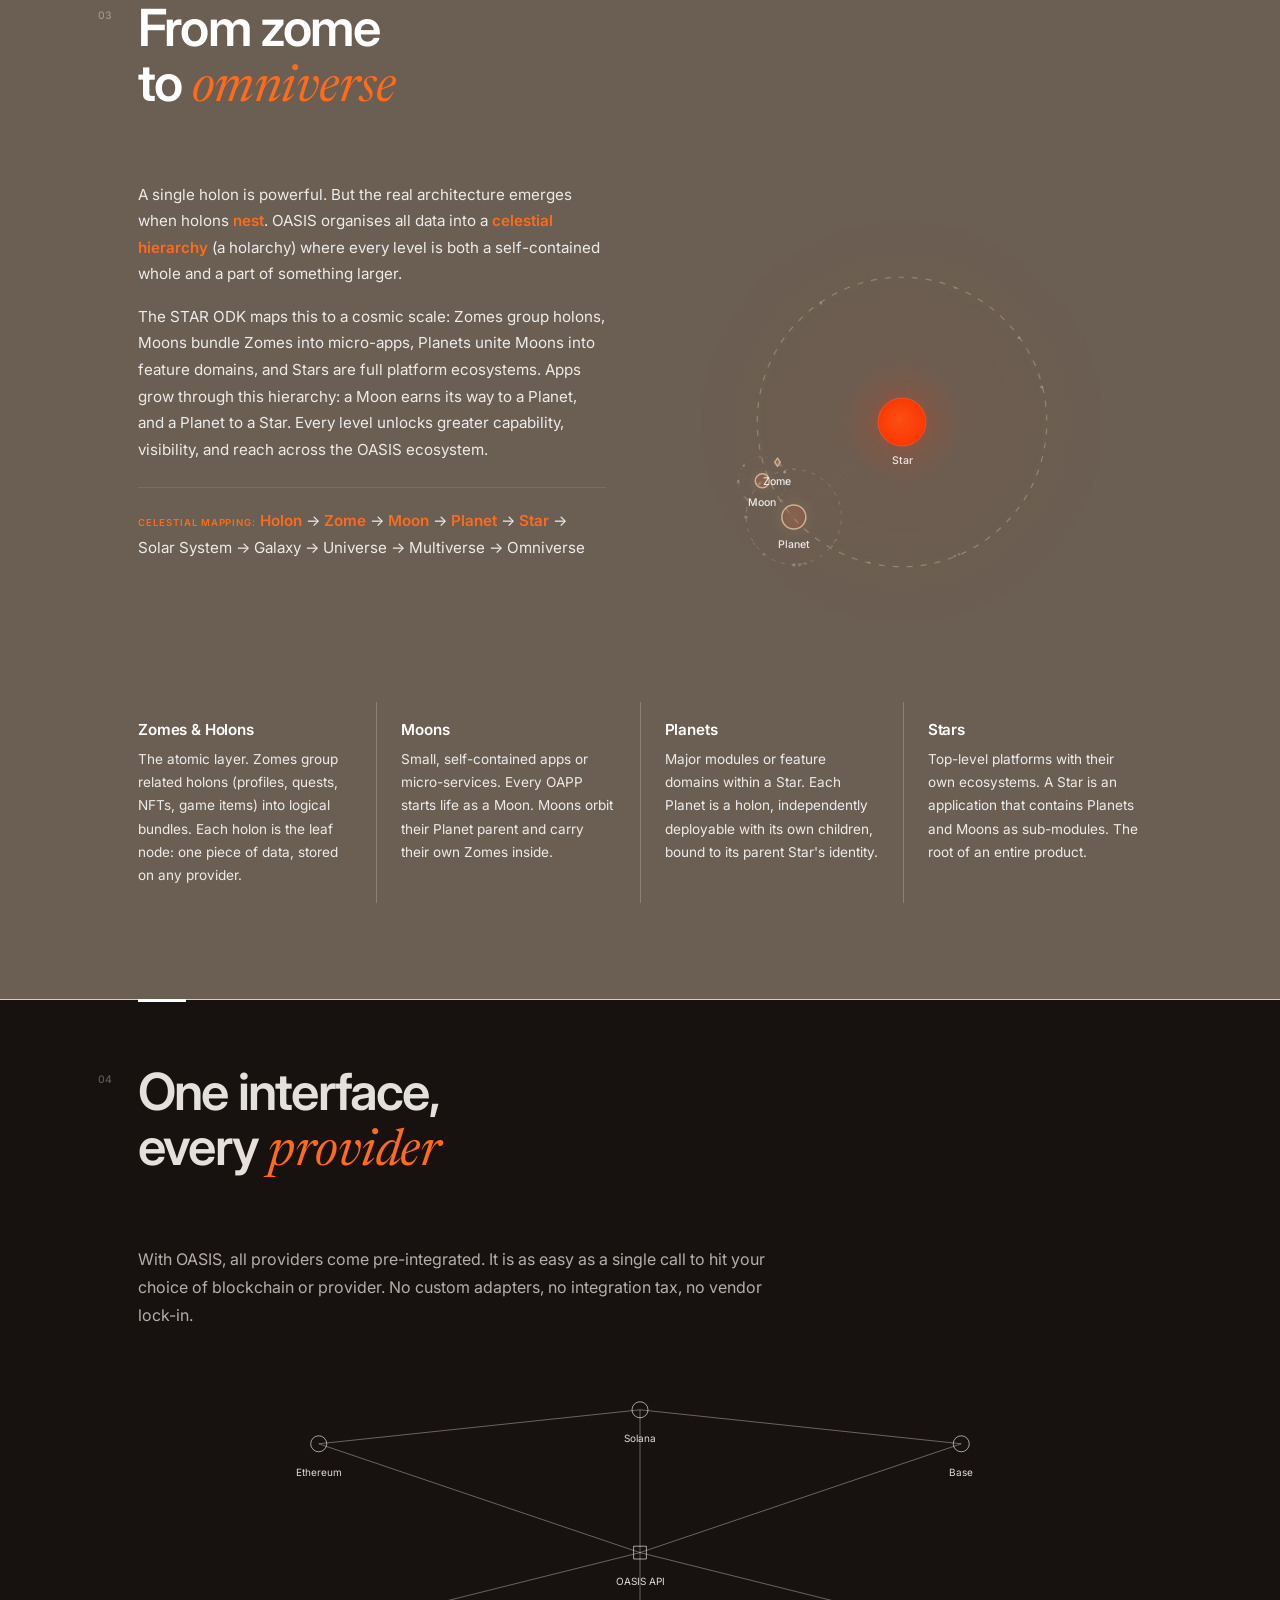
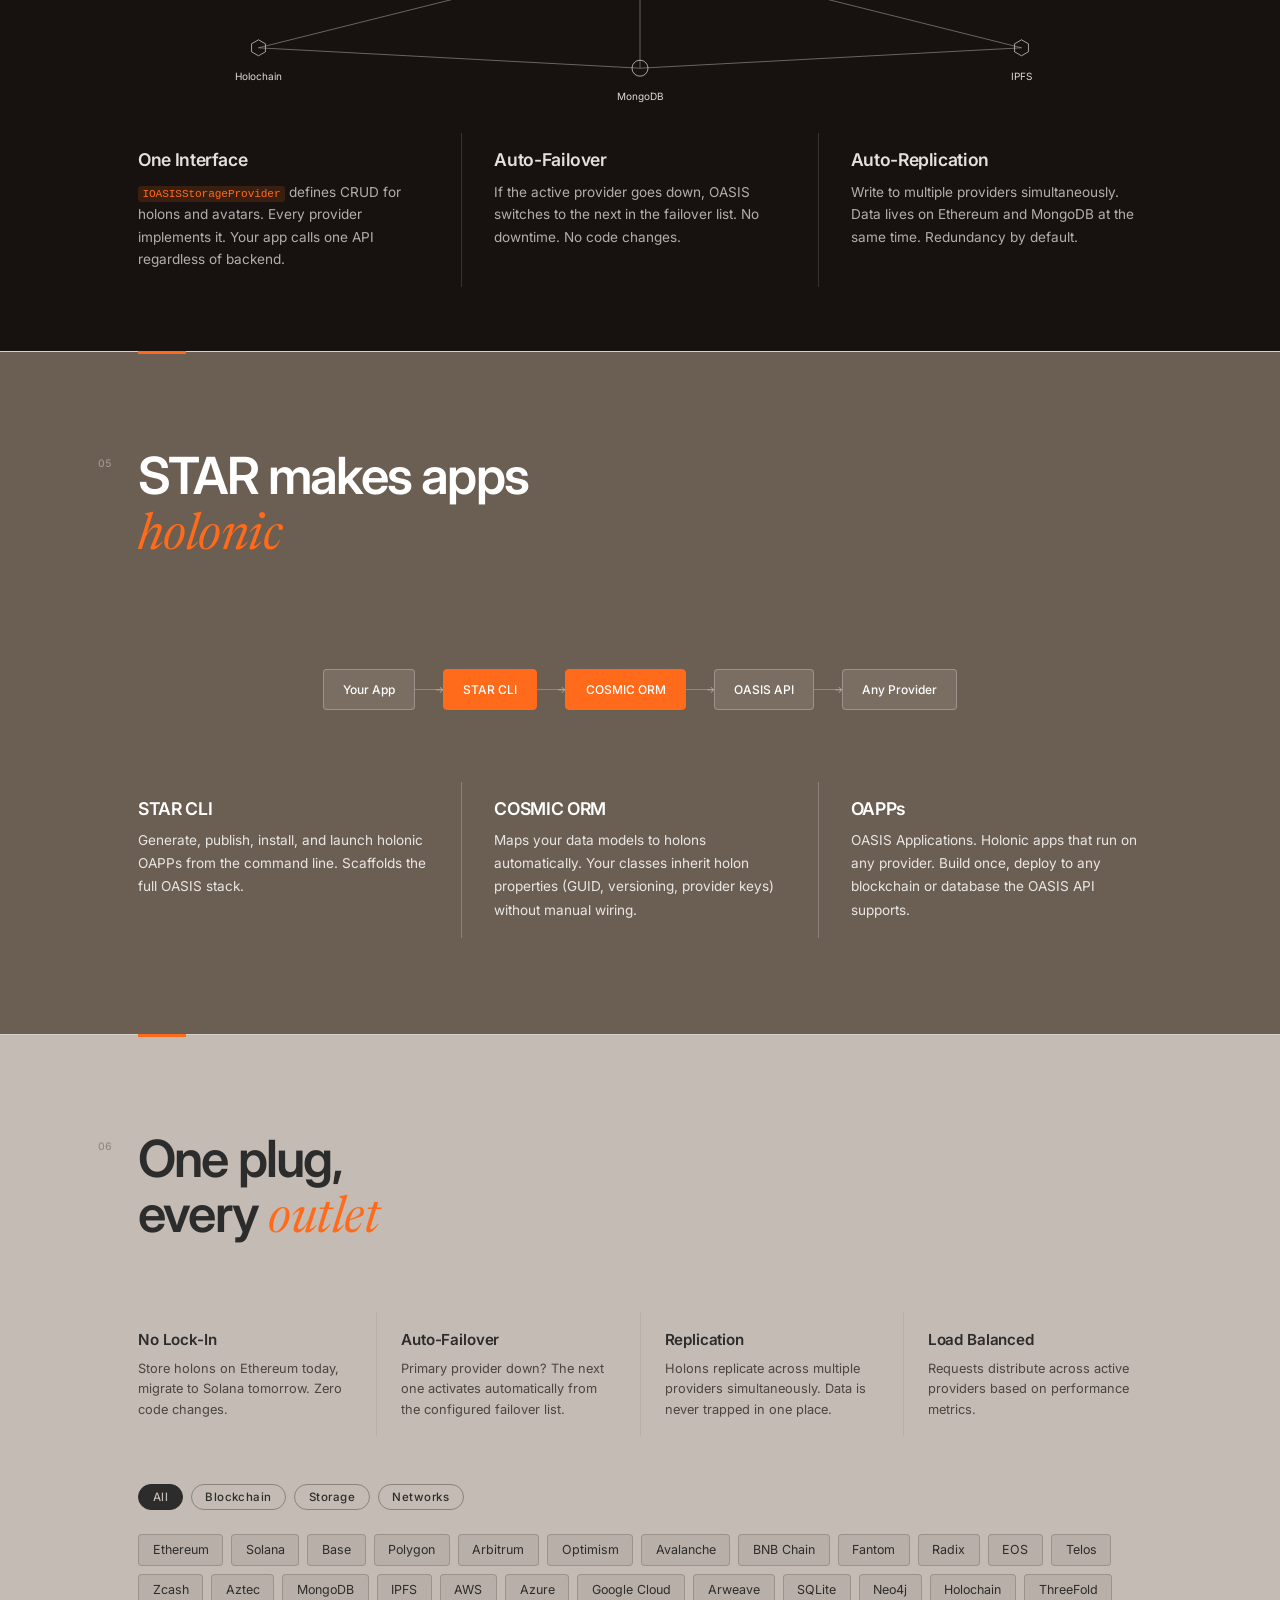
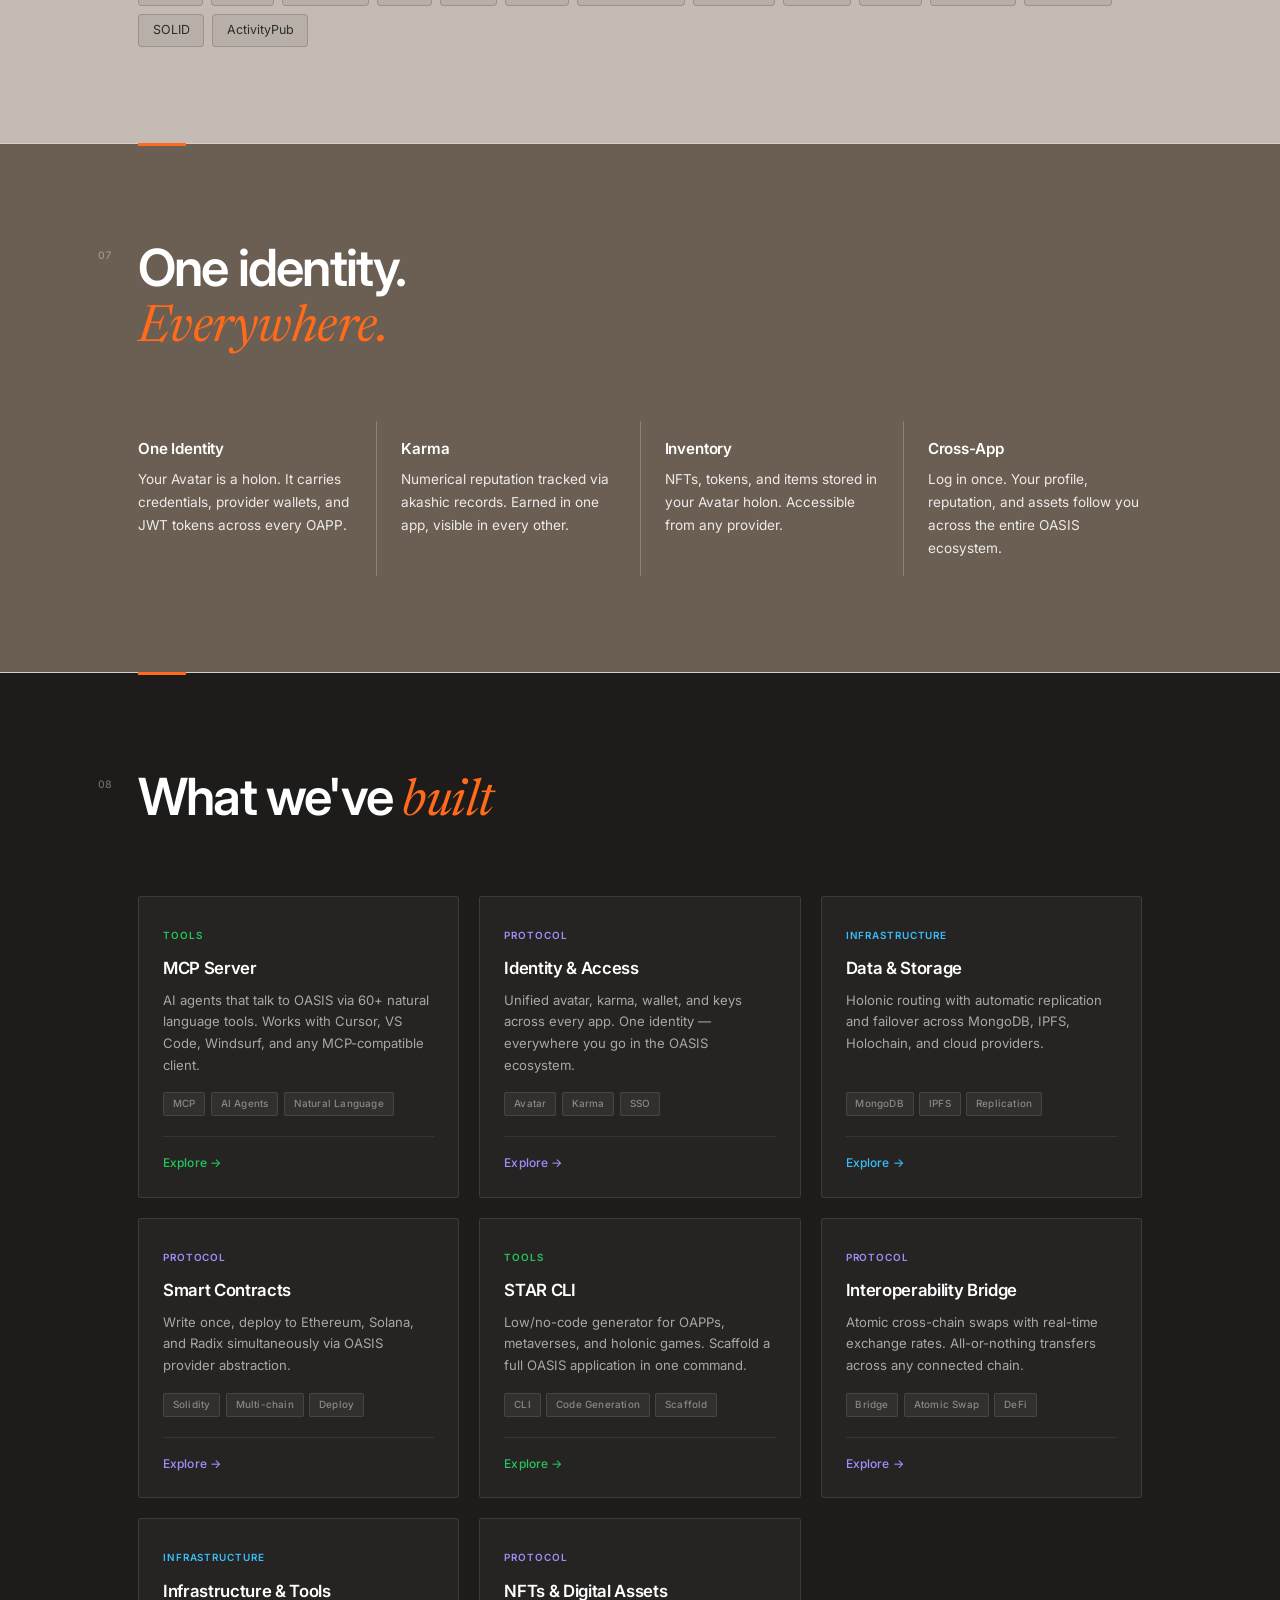
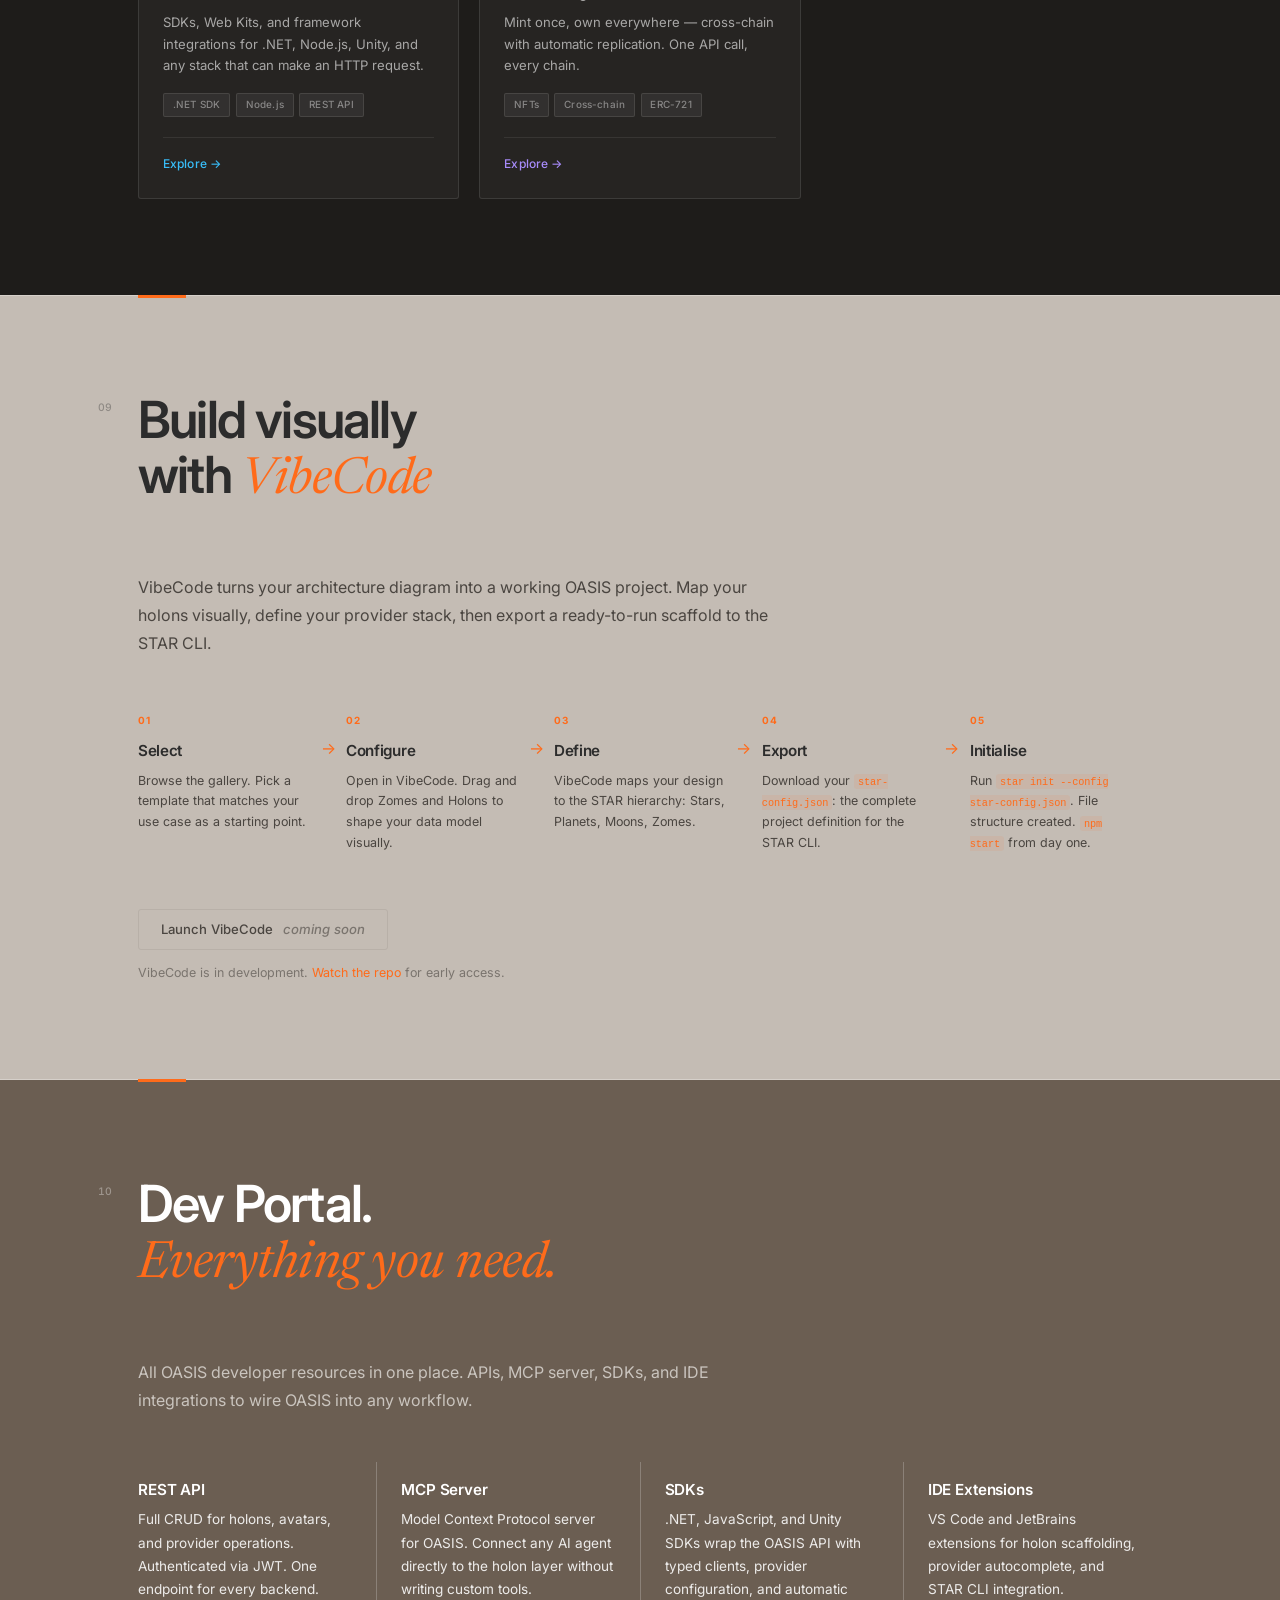
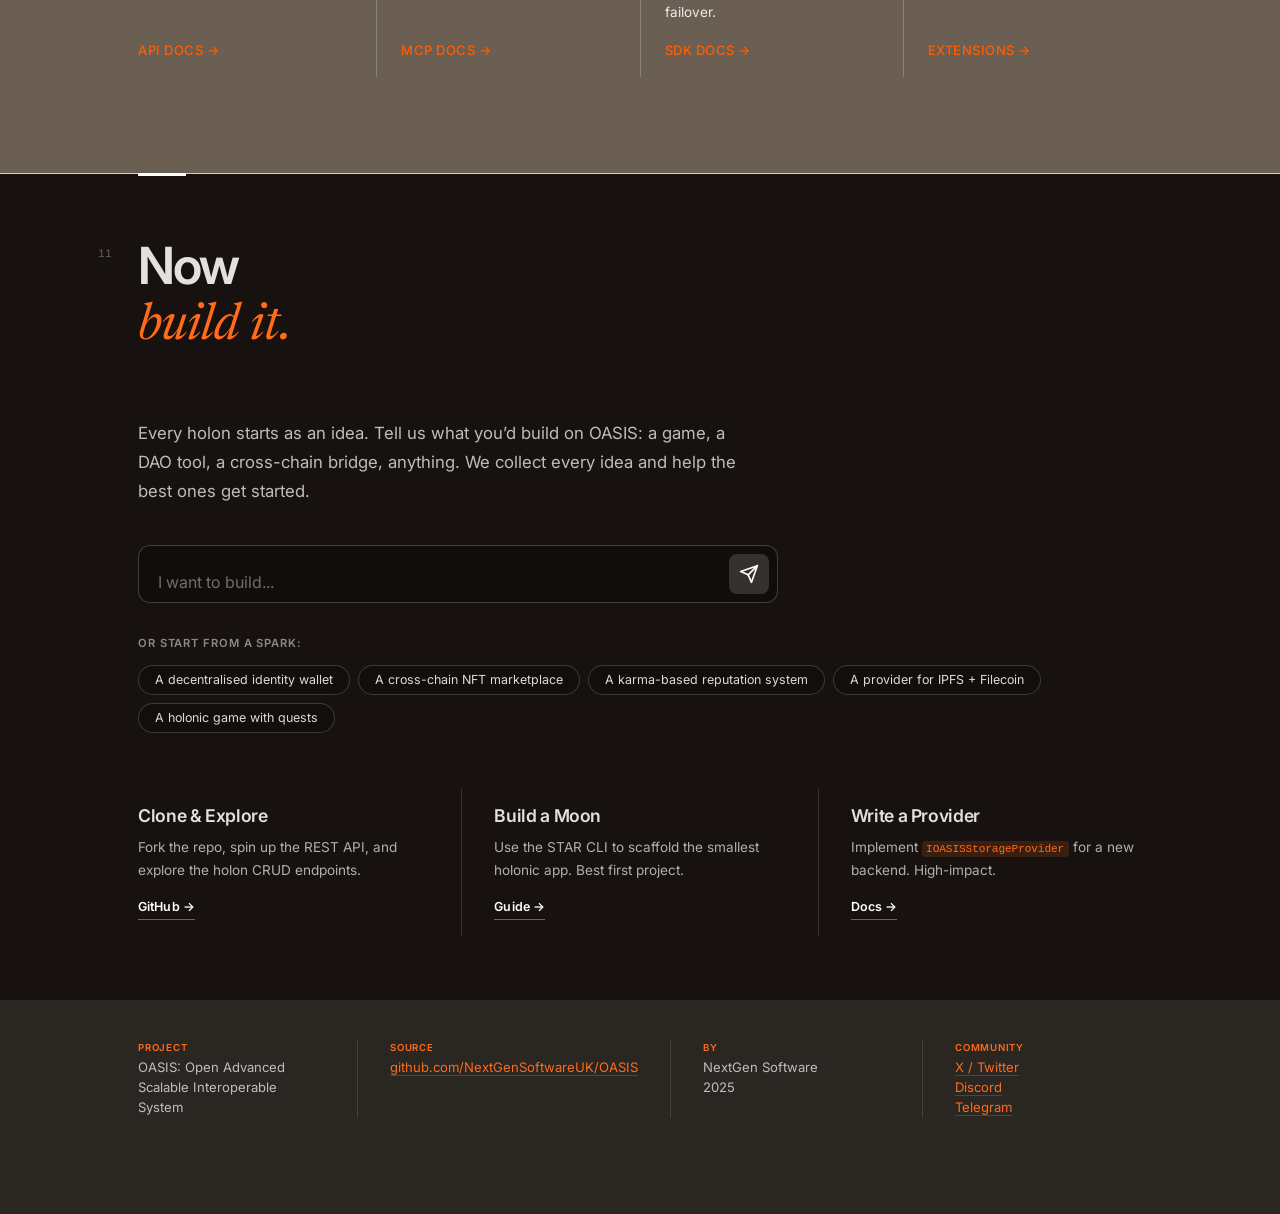
==== commit 1b4c1248: "Change Tools category color from orange to green Reserve orange for OASIS brand only. Tools cards no" ====
--- a/index.html
+++ b/index.html
@@ -389,7 +389,7 @@
 
     <div class="gallery-grid stagger" id="galleryGrid">
 
-      <a href="product.html?p=mcp-server" class="gallery-card" style="--gc-accent:255,107,26">
+      <a href="product.html?p=mcp-server" class="gallery-card" style="--gc-accent:34,197,94">
         <div class="gc-top"><span class="gc-cat">Tools</span></div>
         <h3 class="gc-title">MCP Server</h3>
         <p class="gc-desc">AI agents that talk to OASIS via 60+ natural language tools. Works with Cursor, VS Code, Windsurf, and any MCP-compatible client.</p>
@@ -445,7 +445,7 @@
         </div>
       </a>
 
-      <a href="product.html?p=star-cli" class="gallery-card" style="--gc-accent:255,107,26">
+      <a href="product.html?p=star-cli" class="gallery-card" style="--gc-accent:34,197,94">
         <div class="gc-top"><span class="gc-cat">Tools</span></div>
         <h3 class="gc-title">STAR CLI</h3>
         <p class="gc-desc">Low/no-code generator for OAPPs, metaverses, and holonic games. Scaffold a full OASIS application in one command.</p>
